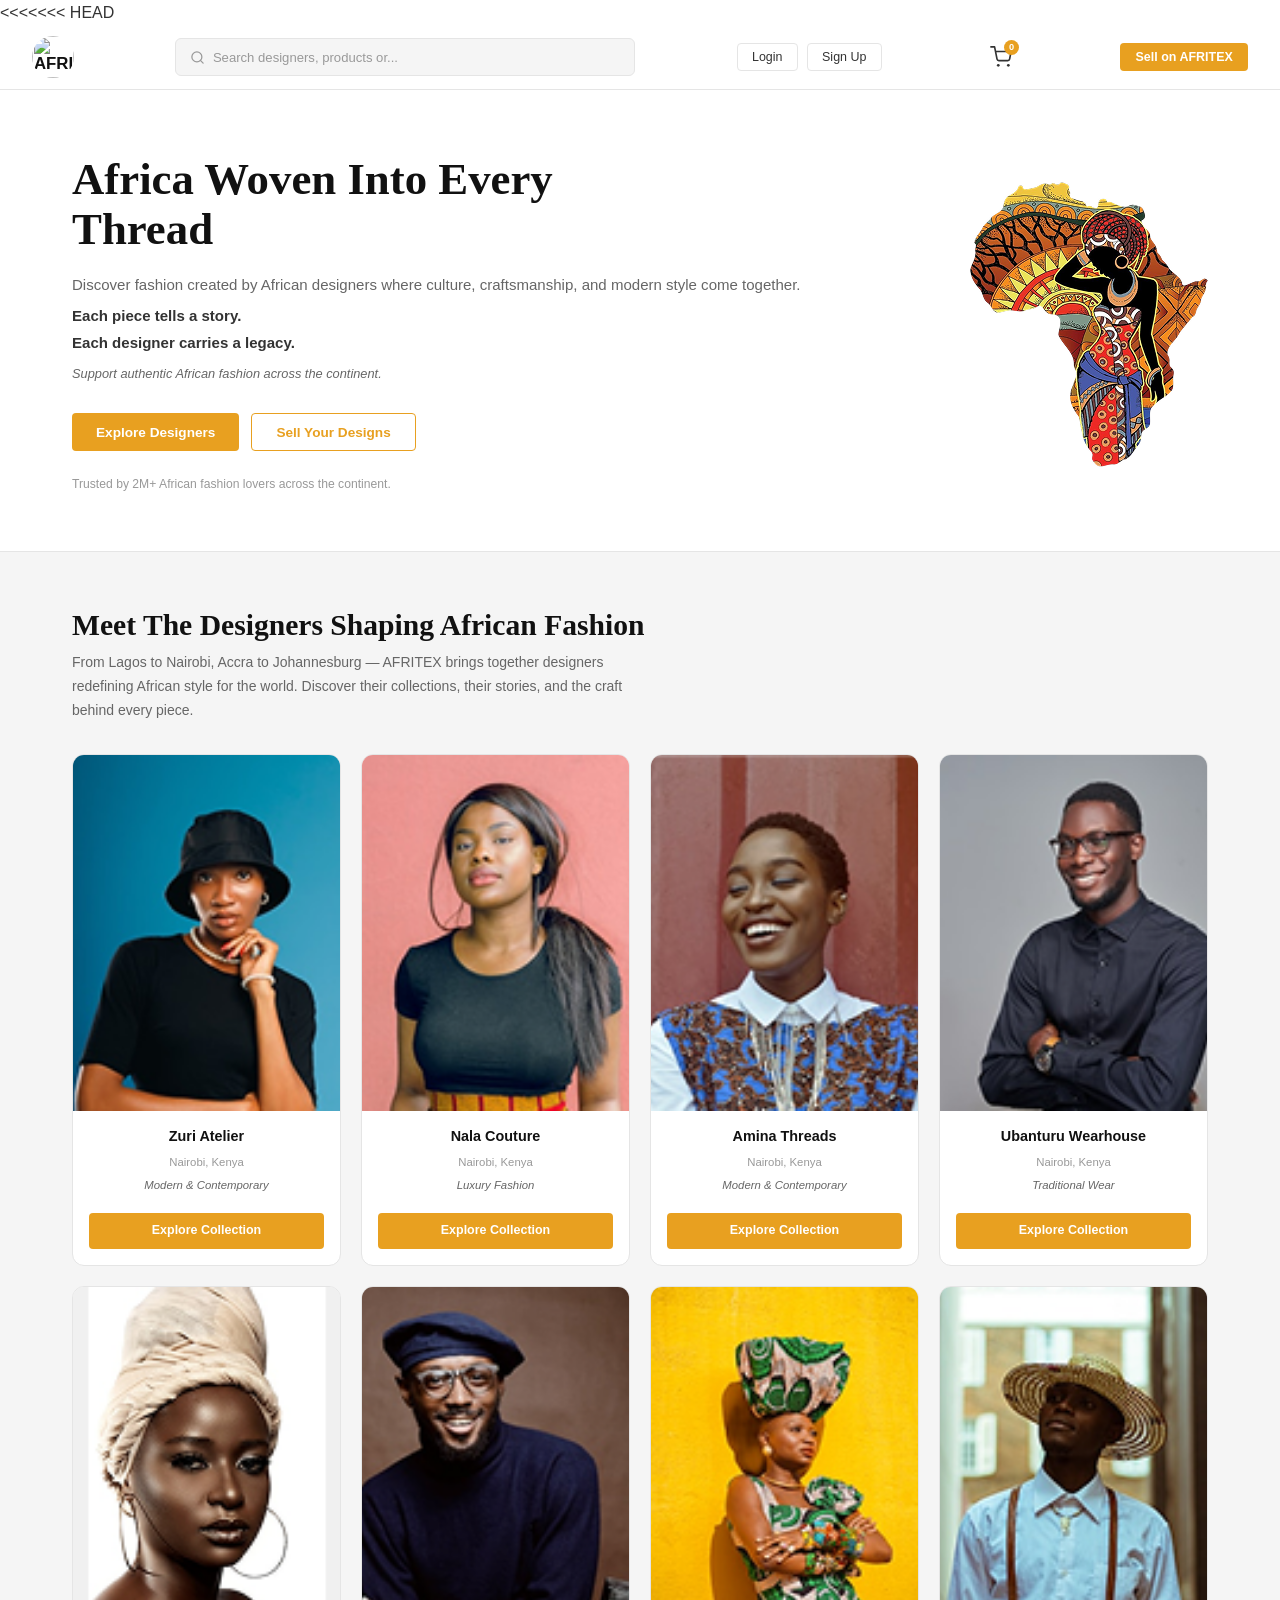
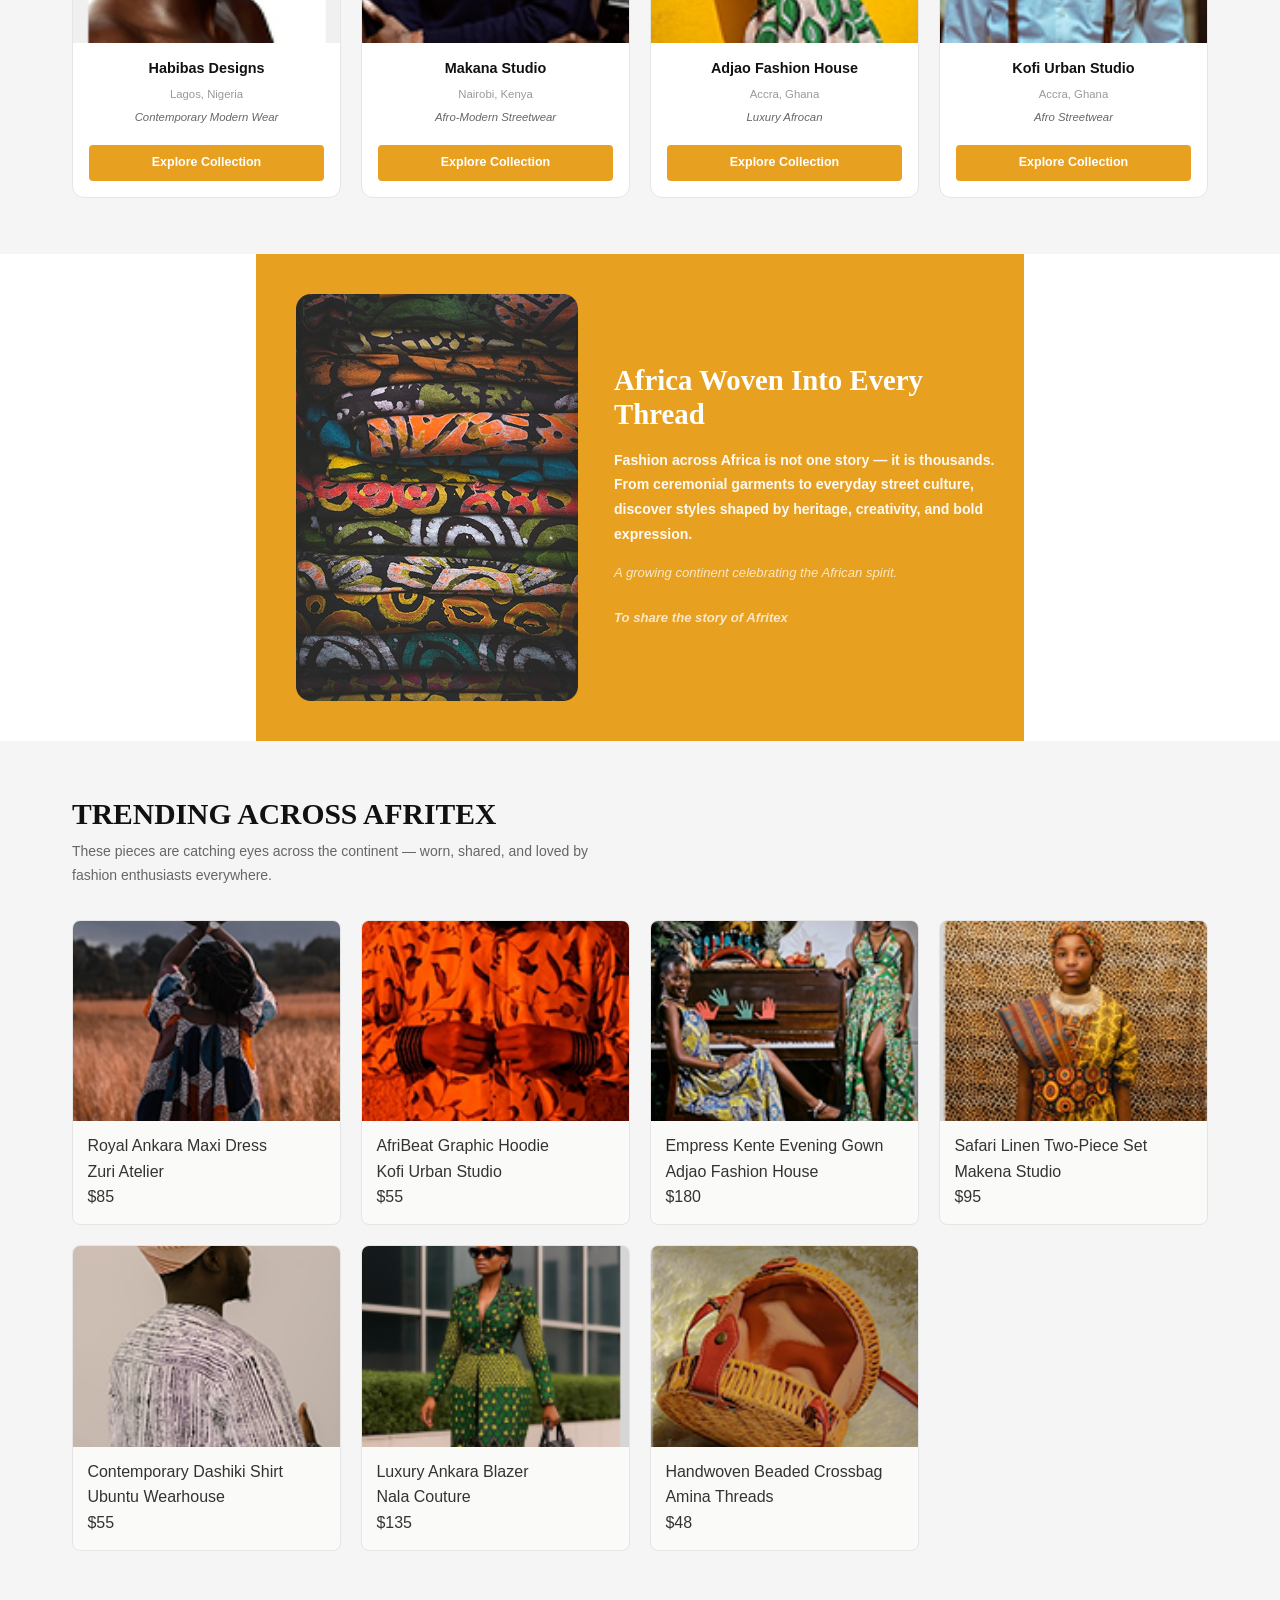
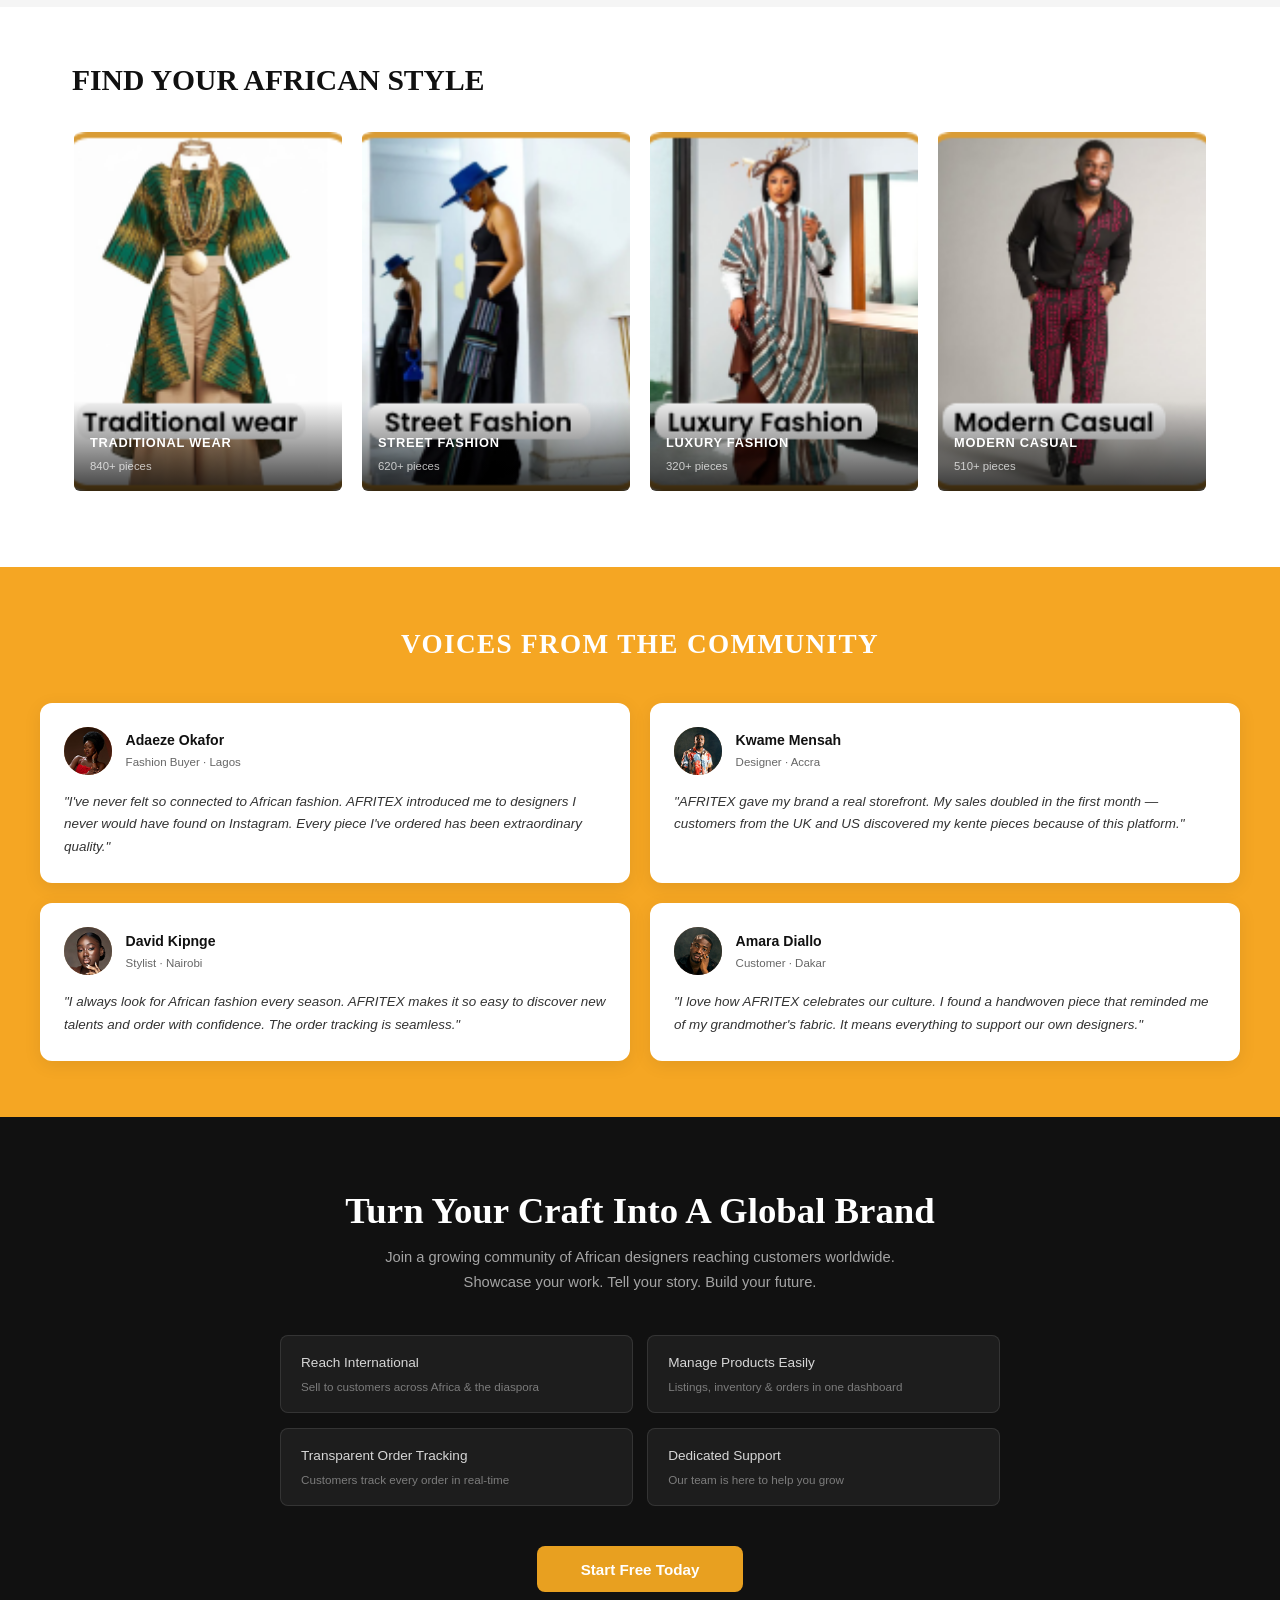
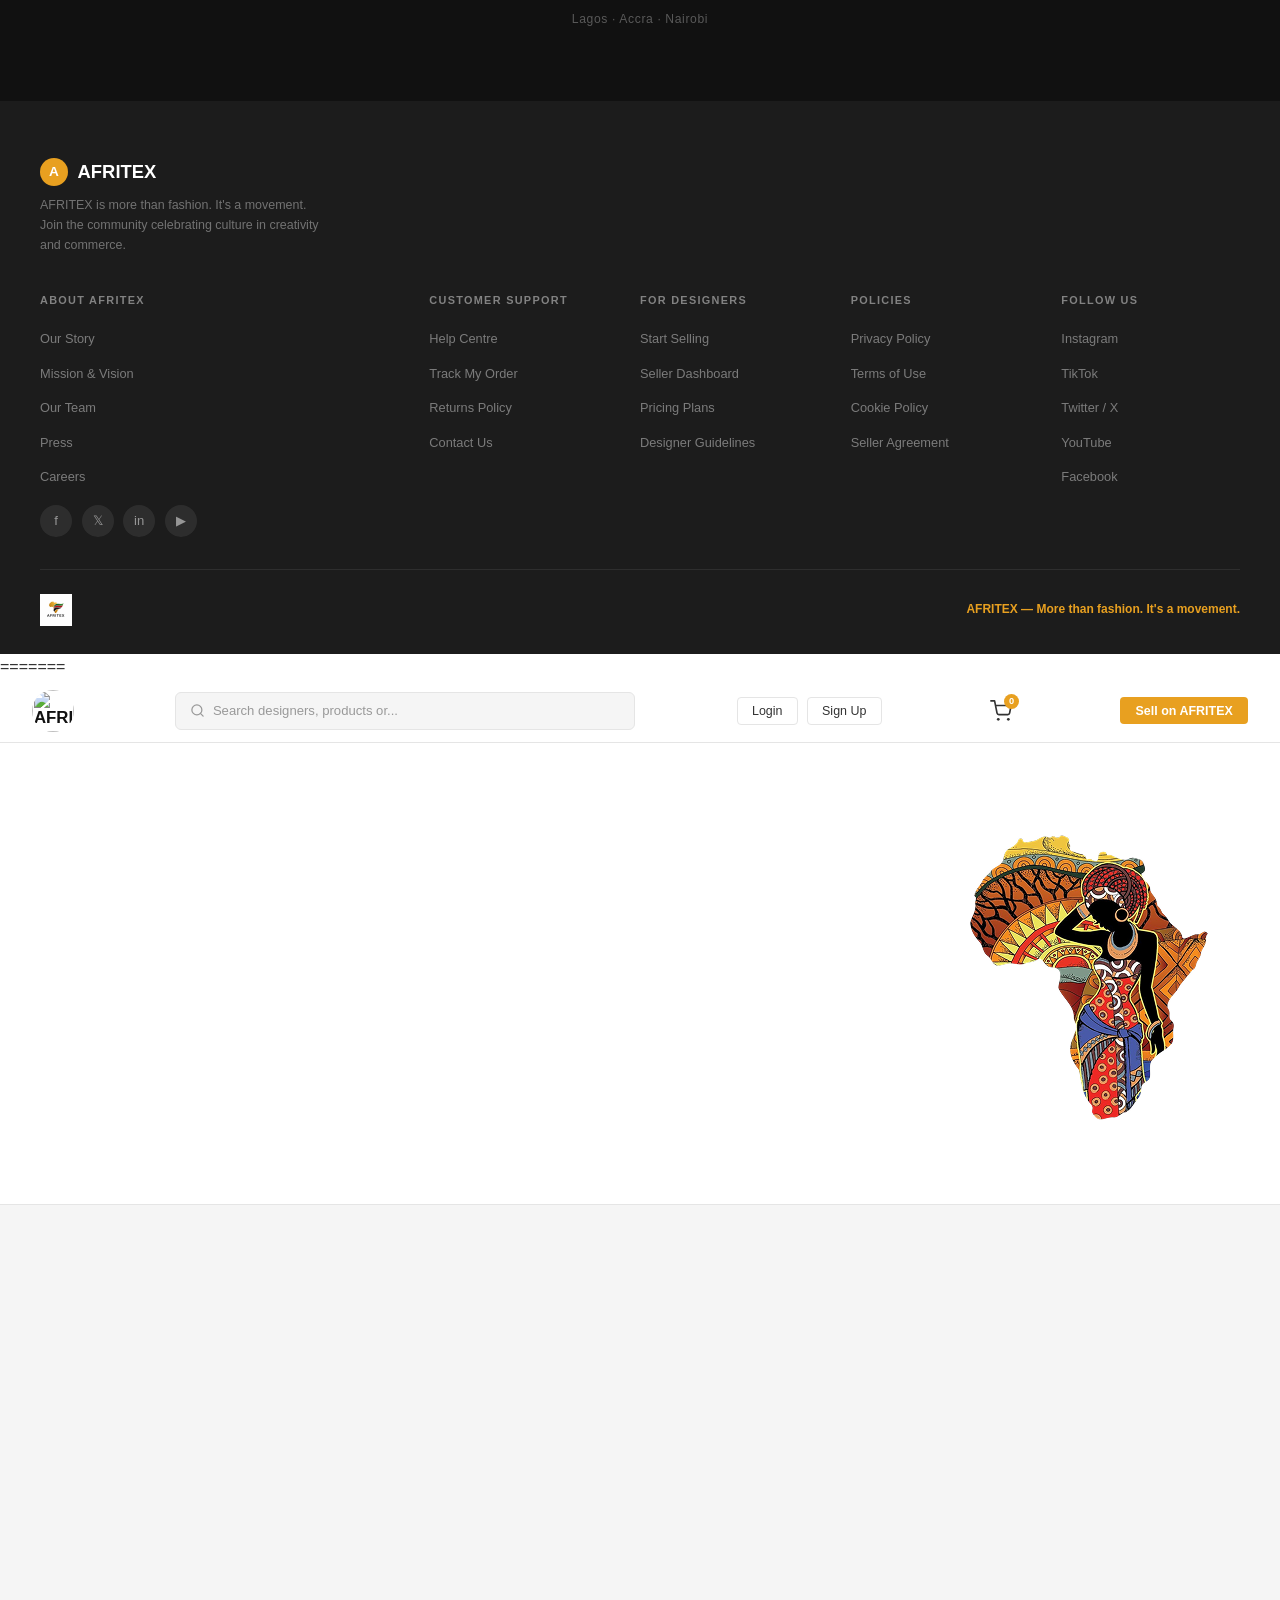
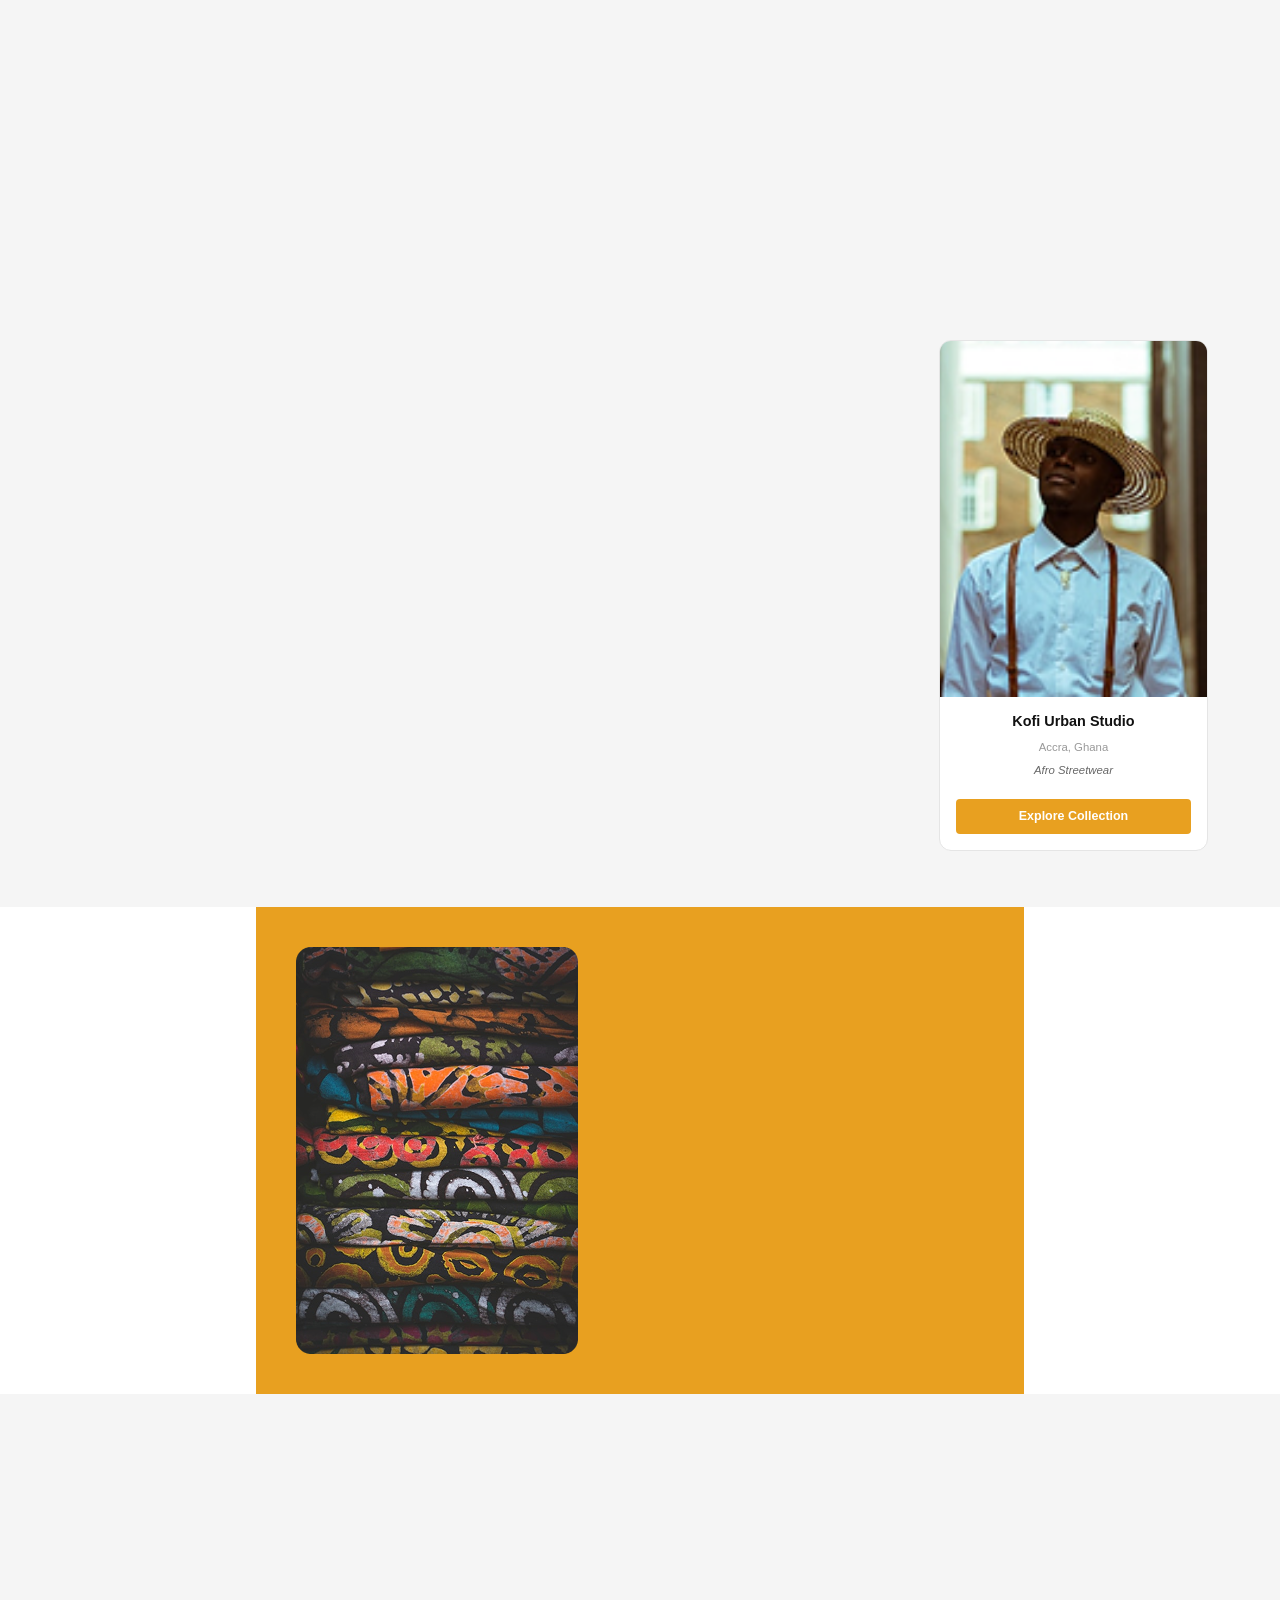
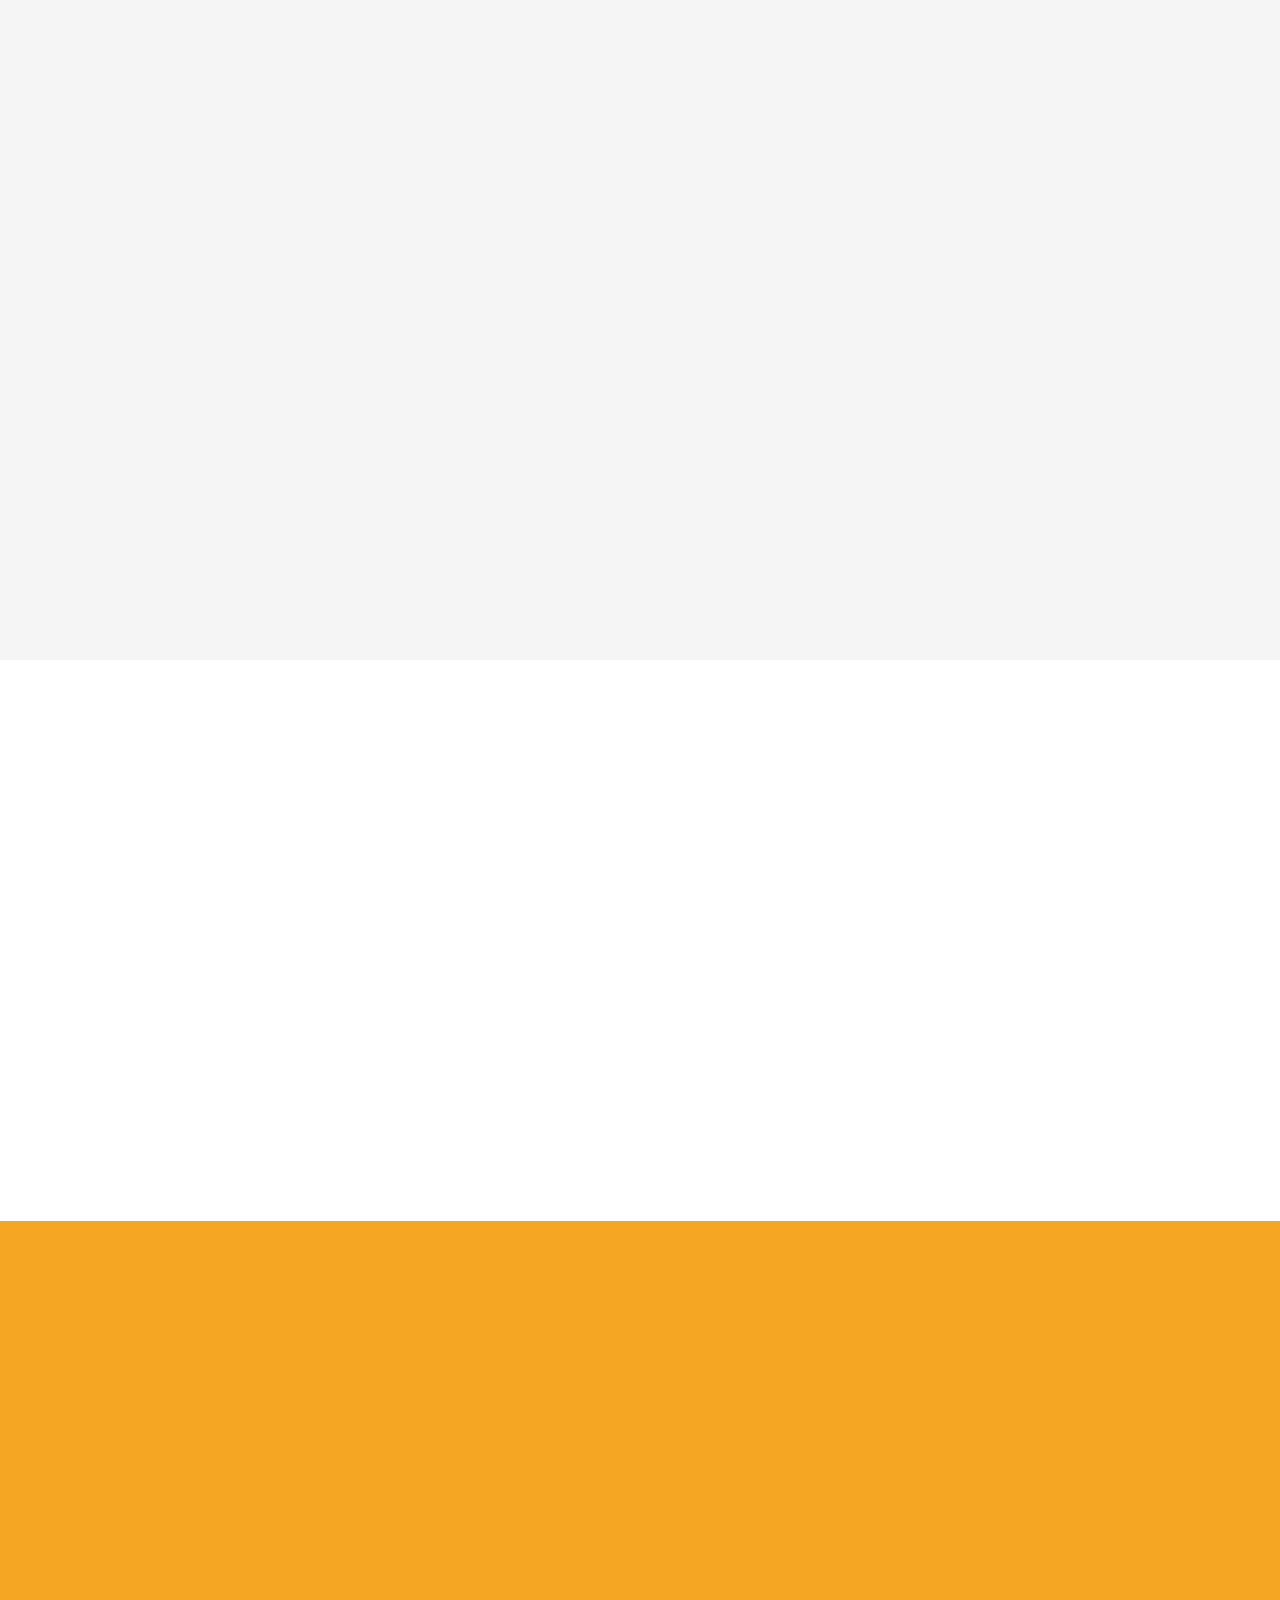
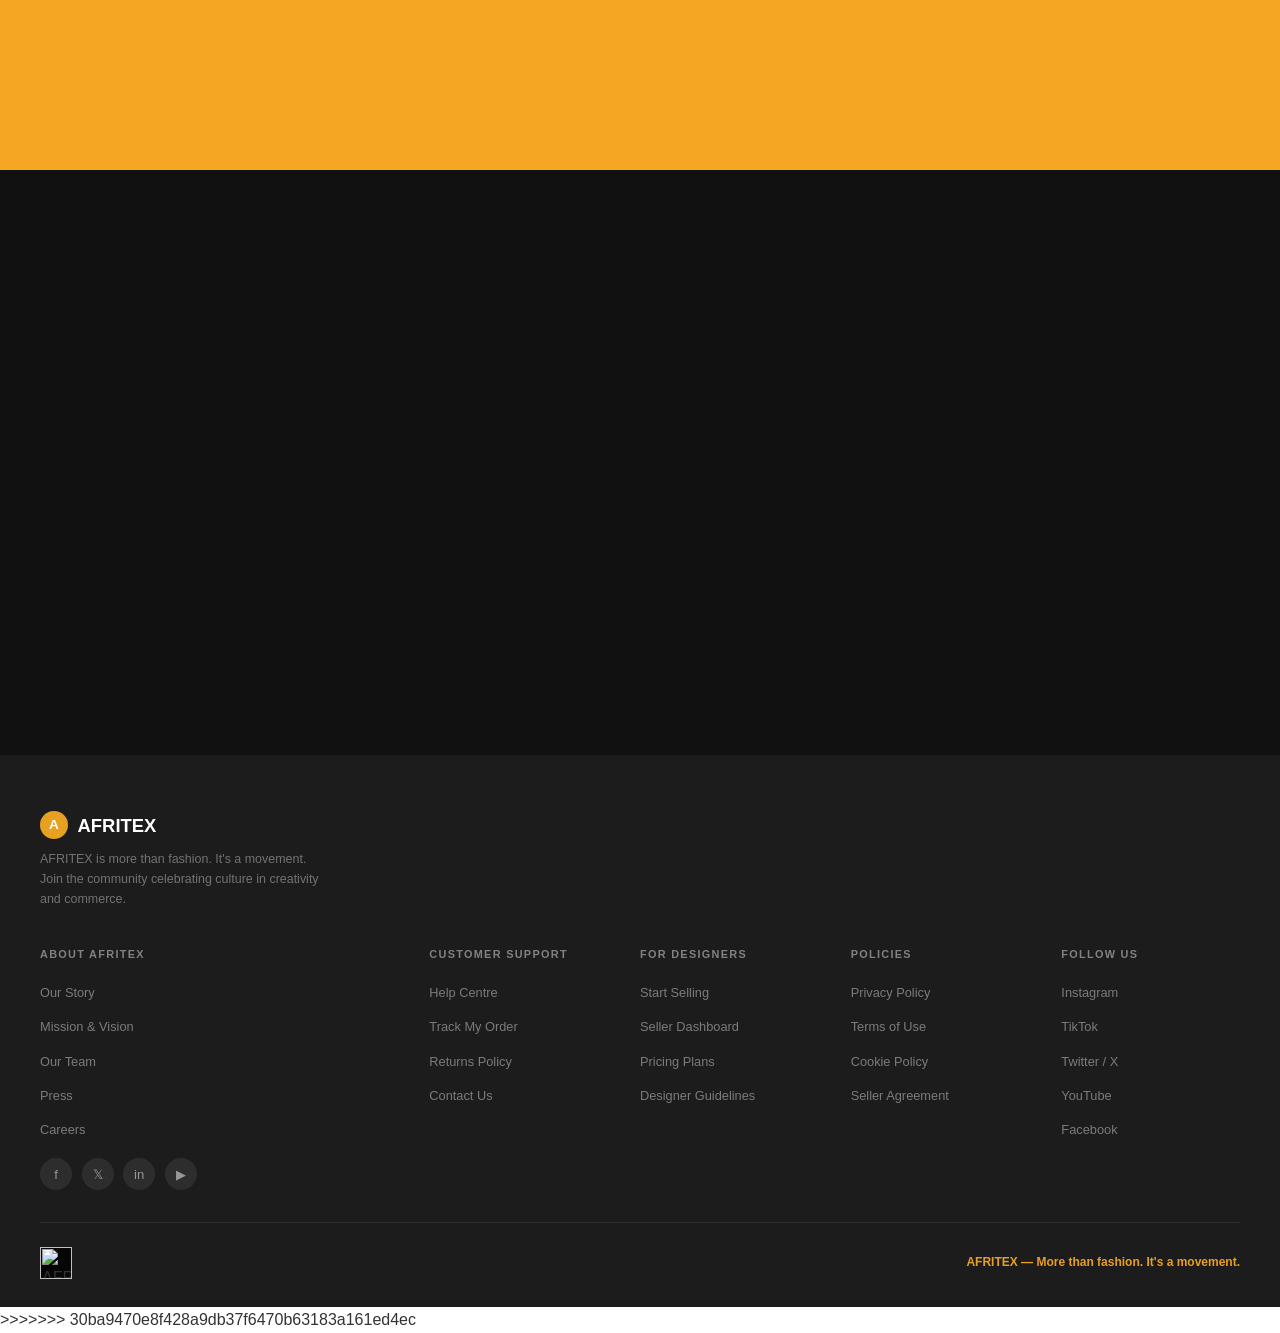
==== index.html @ 0d21d616 "AFRITEX-GROUP-14-CAPSTONE-PROJECT" ====
<<<<<<< HEAD
<!DOCTYPE html>
<html lang="en">
<head>
  <meta charset="UTF-8"/>
  <meta name="viewport" content="width=device-width, initial-scale=1.0"/>
  <title>AFRITEX — Africa Woven Into Every Thread</title>
  <link rel="stylesheet" href="styles\style.css"/>

  <style>
    /* ── CART FIX ── */
    .topbar-cart {
      position: relative;
      display: flex; align-items: center; justify-content: center;
      width: 36px; height: 36px; cursor: pointer;
    }
    .topbar-cart svg { width: 22px; height: 22px; }
    .cart-badge {
      position: absolute; top: 1px; right: 0px;
      width: 15px; height: 15px;
      background: #E8A020; color: #fff;
      font-size: .58rem; font-weight: 700; border-radius: 50%;
      display: flex; align-items: center; justify-content: center;
      font-family: 'Poppins', sans-serif;
    }

    /* ── HERO IMAGE ── */
    .hero-image {
      width: 210px; height: 210px; border-radius: 50%;
      overflow: hidden; flex-shrink: 0;
    }
    .hero-img-wrap {
      width: 100%; height: 100%;
      background: radial-gradient(circle at 60% 35%, #fde8c0 0%, #f5a020 35%, #b86010 65%, #6a2800 100%);
      display: flex; align-items: flex-end; justify-content: center; overflow: hidden;
    }
    .hero-img-wrap svg { width: 78%; height: 88%; }

    /* ── DESIGNER PHOTO CARDS ── */
    .designer-card-img { width: 100%; aspect-ratio: 1/1; overflow: hidden; }
    .d-photo {
      width: 100%; height: 100%;
      display: flex; align-items: flex-end; justify-content: center; overflow: hidden;
    }
    .d-photo svg { width: 70%; height: 88%; }
    .dp1 { background: linear-gradient(170deg,#e0b090 0%,#a06040 45%,#5a2810 100%); }
    .dp2 { background: linear-gradient(170deg,#c89870 0%,#886040 45%,#4a2810 100%); }
    .dp3 { background: linear-gradient(170deg,#e8d0a0 0%,#c09860 45%,#785828 100%); }
    .dp4 { background: linear-gradient(170deg,#b07850 0%,#784830 45%,#3a1808 100%); }
    .dp5 { background: linear-gradient(170deg,#c08860 0%,#885040 45%,#502018 100%); }
    .dp6 { background: linear-gradient(170deg,#d0a878 0%,#a07040 45%,#603018 100%); }
    .dp7 { background: linear-gradient(170deg,#c08870 0%,#906050 45%,#502818 100%); }
    .dp8 { background: linear-gradient(170deg,#b89070 0%,#906850 45%,#504030 100%); }

    /* ── PRODUCT PHOTOS ── */
    .product-card-img { width: 100%; aspect-ratio: 1/1; overflow: hidden; }
    .p-photo {
      width: 100%; height: 100%;
      display: flex; align-items: center; justify-content: center;
    }
    .p-photo svg { width: 58%; height: 72%; filter: drop-shadow(0 6px 14px rgba(0,0,0,.28)); }
    .pp1 { background: linear-gradient(145deg,#f5a030 0%,#c06010 50%,#7a3000 100%); }
    .pp2 { background: linear-gradient(145deg,#2a5a20 0%,#183a10 55%,#0a1808 100%); }
    .pp3 { background: linear-gradient(145deg,#4a1060 0%,#2a0838 55%,#180420 100%); }
    .pp4 { background: linear-gradient(145deg,#c0a020 0%,#806800 55%,#403400 100%); }
    .pp5 { background: linear-gradient(145deg,#183860 0%,#102040 55%,#081018 100%); }
    .pp6 { background: linear-gradient(145deg,#8a1010 0%,#501010 55%,#280808 100%); }
    .pp7 { background: linear-gradient(145deg,#285020 0%,#183810 55%,#0c2008 100%); }

    /* ── STYLE CARDS ── */
    .style-card { border-radius:8px; overflow:hidden; position:relative; aspect-ratio:3/4; cursor:pointer; }
    .s-photo {
      width:100%; height:100%;
      display:flex; align-items:flex-end; justify-content:center;
      overflow:hidden; transition: transform .35s ease;
    }
    .style-card:hover .s-photo { transform: scale(1.05); }
    .s-photo svg { width:65%; height:82%; }
    .sp1 { background: linear-gradient(165deg,#c8a060 10%,#7a4820 55%,#2a1008 100%); }
    .sp2 { background: linear-gradient(165deg,#6080c0 10%,#304080 55%,#101840 100%); }
    .sp3 { background: linear-gradient(165deg,#d4a870 10%,#8a5830 55%,#3a2010 100%); }
    .sp4 { background: linear-gradient(165deg,#b088c0 10%,#6a3880 55%,#2a1040 100%); }

    /* ── FEATURE BANNER IMG ── */
    .feat-img-box {
      width:100%; height:100%; min-height:340px;
      background: linear-gradient(155deg,#1a0a00 0%,#6a2a08 35%,#d08018 65%,#f5b030 85%,#e8c860 100%);
      display:flex; align-items:flex-end; justify-content:center; overflow:hidden;
    }
    .feat-img-box svg { width:52%; height:86%; }

    /* ── TESTIMONIAL AVATARS ── */
    .testimonial-avatar {
      width:48px; height:48px; border-radius:50%;
      overflow:hidden; flex-shrink:0;
      display:flex; align-items:flex-end; justify-content:center;
    }
    .testimonial-avatar svg { width:80%; height:85%; }
    .tav1 { background: linear-gradient(155deg,#d4906a,#8a4820); }
    .tav2 { background: linear-gradient(155deg,#a07850,#503818); }
    .tav3 { background: linear-gradient(155deg,#c8a878,#785838); }
    .tav4 { background: linear-gradient(155deg,#b07858,#603828); }
  </style>
</head>
<body>

  <!-- ═══════════════════════════════════════════
       MOBILE NAV OVERLAY
  ═══════════════════════════════════════════ -->
  <nav class="mobile-nav" id="mobileNav">
    <a href="#designers">Designers</a>
    <a href="#trending">Trending</a>
    <a href="#styles">Find Your Style</a>
    <a href="#community">Community</a>
    <a href="#">Log In / Sign Up</a>
    <button class="btn-sell">Sell on AFRITEX</button>
  </nav>

  <!-- ═══════════════════════════════════════════
       TOPBAR / NAVIGATION
  ═══════════════════════════════════════════ -->
  <header class="topbar" id="topbar">

    <a href="#" class="topbar-logo">
      <img src="images/Afritex logo.jpeg" width="80px" alt="AFRITEX Logo">
    </a>

    <div class="topbar-search">
      <svg width="15" height="15" viewBox="0 0 24 24" fill="none" stroke="#999" stroke-width="2" stroke-linecap="round">
        <circle cx="11" cy="11" r="8"/>
        <line x1="21" y1="21" x2="16.65" y2="16.65"/>
      </svg>
      <input type="text" placeholder="Search designers, products or..."/>
    </div>

    <div class="topbar-actions">
      <button class="btn-login">Login </button>
      <button class="btn-SignUp">Sign Up </button>
    </div>

      <!-- SHOPPING CART SVG -->
      <div class="topbar-cart">
        <svg viewBox="0 0 24 24" fill="none" xmlns="http://www.w3.org/2000/svg">
          <path d="M1 1h4l2.68 13.39a2 2 0 0 0 2 1.61h9.72a2 2 0 0 0 2-1.61L23 6H6"
                stroke="#333" stroke-width="1.8" stroke-linecap="round" stroke-linejoin="round"/>
          <circle cx="9" cy="21" r="1.5" fill="#333"/>
          <circle cx="20" cy="21" r="1.5" fill="#333"/>
        </svg>
        <span class="cart-badge">0</span>
      </div>

      <button class="btn-sell">Sell on AFRITEX</button>

      <button class="hamburger-btn" id="hamburgerBtn" onclick="toggleMobileNav()">
        <span></span><span></span><span></span>
      </button>
    </div>
  </header>

  <!-- ═══════════════════════════════════════════
       HERO
  ═══════════════════════════════════════════ -->
  <section class="hero">
    <div class="hero-content reveal">
      <h1 class="hero-title">Africa Woven Into Every<br/>Thread</h1>
      <p class="hero-subtitle">
        Discover fashion created by African designers where culture,
        craftsmanship, and modern style come together.
        <strong>Each piece tells a story.<br/>Each designer carries a legacy.</strong>
      </p>
      <p class="hero-tagline">Support authentic African fashion across the continent.</p>
      <div class="hero-actions">
        <button class="btn-explore">Explore Designers</button>
        <button class="btn-sell-designs">Sell Your Designs</button>
      </div>
      <p class="hero-stats">Trusted by 2M+ African fashion lovers across the continent.</p>
    </div>
<img src="images/Afritex Logo.png" alt="Afritex Image">
  </section>

  <hr class="divider"/>

  <!-- ═══════════════════════════════════════════
       DESIGNERS SECTION
  ═══════════════════════════════════════════ -->
  <section class="designers-section" id="designers">
    <div class="section-wrap">
      <div class="section-header reveal">
        <h2 class="section-title-lg">Meet The Designers Shaping African Fashion</h2>
        <p class="section-desc">From Lagos to Nairobi, Accra to Johannesburg — AFRITEX brings together designers redefining African style for the world. Discover their collections, their stories, and the craft behind every piece.</p>
      </div>
  <div class="grid-container">

  <div class="card reveal">
    <img src="images/Zuri Atelier Image.png" alt="Zuri Atelier">
    <div class="designer-card-body">
      <h3 class="designer-name">Zuri Atelier</h3>
      <div class="designer-location">Nairobi, Kenya</div>
      <div class="designer-tag">Modern & Contemporary</div>
      <a href="#" class="btn-explore-sm">Explore Collection</a>
    </div>
  </div>

  <div class="card reveal">
    <img src="images/Nala Couture Image.png" alt="Nala Couture">
    <div class="designer-card-body">
      <h3 class="designer-name">Nala Couture</h3>
      <div class="designer-location">Nairobi, Kenya</div>
      <div class="designer-tag">Luxury Fashion</div>
      <a href="#" class="btn-explore-sm">Explore Collection</a>
    </div>
  </div>
<div class="card reveal">
     <img src="images/Amina Threads.png" alt="Amina Threads Image">
    <div class="designer-card-body">
      <h3 class="designer-name">Amina Threads</h3>
      <div class="designer-location">Nairobi, Kenya</div>
      <div class="designer-tag">Modern & Contemporary</div>
      <a href="#" class="btn-explore-sm">Explore Collection</a>
    </div>
  </div>
<div class="card reveal">
  <img src="images\Ubanturu Image.png" alt="Ubanturu Image">
    <div class="designer-card-body">
      <h3 class="designer-name">Ubanturu Wearhouse</h3>
      <div class="designer-location">Nairobi, Kenya</div>
      <div class="designer-tag">Traditional Wear</div>
      <a href="#" class="btn-explore-sm">Explore Collection</a>
    </div>
  </div>
  <div class="card reveal">
  <img src="images/Habiba image.png" alt="Habibas Designs"/>
    <div class="designer-card-body">
      <h3 class="designer-name">Habibas Designs</h3>
      <div class="designer-location">Lagos, Nigeria</div>
      <div class="designer-tag">Contemporary Modern Wear</div>
      <a href="#" class="btn-explore-sm">Explore Collection</a>
    </div>
  </div>

        <div class="card reveal">
          <img src="images\makana image.png" alt="Makana Studio"/>
          <div class="designer-card-body">
            <div class="designer-name">Makana Studio</div>
            <div class="designer-location">Nairobi, Kenya</div>
            <div class="designer-tag">Afro-Modern Streetwear</div>
            <a href="#" class="btn-explore-sm">Explore Collection</a>
          </div>
        </div>

        <div class="card reveal">
          <img src="images/Adjao Image.png" alt="Adjao Fashion House"/>
          <div class="designer-card-body">
            <div class="designer-name">Adjao Fashion House</div>
            <div class="designer-location">Accra, Ghana</div>
            <div class="designer-tag">Luxury Afrocan</div>
            <a href="#" class="btn-explore-sm">Explore Collection</a>
          </div>
        </div>

        <div class="card">
          <img src="images/Kofi image.png" alt="Kofi Urban Studio"/>
          <div class="designer-card-body">
            <div class="designer-name">Kofi Urban Studio</div>
            <div class="designer-location">Accra, Ghana</div>
            <div class="designer-tag">Afro Streetwear</div>
            <a href="#" class="btn-explore-sm">Explore Collection</a>
          </div>
        </div>
    </div>
  </section>

  <!-- ═══════════════════════════════════════════
       FEATURE BANNER
  ═══════════════════════════════════════════ -->
  <section class="feature-banner">
    
      <img src="images/Fabrics image.png" alt="Fabrics image">
      </div>
      <div class="feature-banner-content reveal">
        <h2 class="feature-banner-title">Africa Woven Into Every<br/>Thread</h2>
        <p class="feature-banner-desc">Fashion across Africa is not one story — it is thousands. From ceremonial garments to everyday street culture, discover styles shaped by heritage, creativity, and bold expression.</p>
        <p class="feature-banner-sub">A growing continent celebrating the African spirit.</p>
        <a href="#" class="btn-banner">To share the story of Afritex</a>
      </div>
    </div>
  </section>


  <!-- ═══════════════════════════════════════════
       TRENDING
  ═══════════════════════════════════════════ -->
  <section class="trending-section" id="trending">
    <div class="section-wrap">

      <div class="section-header reveal">
        <h2 class="section-title-lg">TRENDING ACROSS AFRITEX</h2>
        <p class="section-desc">These pieces are catching eyes across the continent — worn, shared, and loved by fashion enthusiasts everywhere.</p>
      </div>

      <div class="trending-grid-wrap">

        <div class="product-card reveal">
          <img src="images/royal ankara.png" alt="Royal Ankara Maxi Dress"/>
          <div class="product-card-body">
            <div class="product-name">Royal Ankara Maxi Dress</div>
            <div class="product-designer">Zuri Atelier</div>
            <div class="product-price">&#36;85</div>
          </div>
        </div>

        <div class="product-card reveal">
          <img src="images/afrostreet.png" alt="AfriBeat Graphic Hoodie"/>
          <div class="product-card-body">
            <div class="product-name">AfriBeat Graphic Hoodie</div>
            <div class="product-designer">Kofi Urban Studio</div>
            <div class="product-price">&#36;55</div>
          </div>
        </div>

        <div class="product-card reveal">
          <img src="images/empress kente.png" alt="Empress Kente Evening Gown"/>
          <div class="product-card-body">
            <div class="product-name">Empress Kente Evening Gown</div>
            <div class="product-designer">Adjao Fashion House</div>
            <div class="product-price">&#36;180</div>
          </div>
        </div>

        <div class="product-card reveal">
          <img src="images/safari linen.png" alt="Safari Linen Two-Piece Set"/>
          <div class="product-card-body">
            <div class="product-name">Safari Linen Two-Piece Set</div>
            <div class="product-designer">Makena Studio</div>
            <div class="product-price">&#36;95</div>
          </div>
        </div>

        <div class="product-card reveal">
          <img src="images\dansiki shirt.png" alt="Contemporary Dashiki Shirt"/>
          <div class="product-card-body">
            <div class="product-name">Contemporary Dashiki Shirt</div>
            <div class="product-designer">Ubuntu Wearhouse</div>
            <div class="product-price">&#36;55</div>
          </div>
        </div>

        <div class="product-card reveal">
          <img src="images/ankara blazer.png" alt="Luxury Ankara Blazer"/>
          <div class="product-card-body">
            <div class="product-name">Luxury Ankara Blazer</div>
            <div class="product-designer">Nala Couture</div>
            <div class="product-price">&#36;135</div>
          </div>
        </div>

        <div class="product-card reveal">
          <img src="images/handwoven crossbag.png" alt="Handwoven Beaded Crossbag"/>
          <div class="product-card-body">
            <div class="product-name">Handwoven Beaded Crossbag</div>
            <div class="product-designer">Amina Threads</div>
            <div class="product-price">&#36;48</div>
          </div>
        </div>

      </div>
    </div>
  </section>

 <!-- ═══════════════════════════════════════════
       FIND YOUR STYLE
  ═══════════════════════════════════════════ -->
  <section class="style-section" id="styles">
    <div class="section-wrap">

      <div class="section-header reveal">
        <h2 class="section-title-lg">FIND YOUR AFRICAN STYLE</h2>
      </div>

      <div class="style-grid">

        <div class="style-card reveal">
          <img src="images/traditional wear.png" alt="Traditional Wear"/>
          <div class="style-card-overlay">
            <span class="style-card-label">Traditional Wear</span>
            <span class="style-card-count">840+ pieces</span>
          </div>
        </div>

        <div class="style-card reveal">
          <img src="images/street fashion.png" alt="Street Fashion"/>
          <div class="style-card-overlay">
            <span class="style-card-label">Street Fashion</span>
            <span class="style-card-count">620+ pieces</span>
          </div>
        </div>

        <div class="style-card reveal">
          <img src="images/luxury fashion.png" alt="Luxury Fashion"/>
          <div class="style-card-overlay">
            <span class="style-card-label">Luxury Fashion</span>
            <span class="style-card-count">320+ pieces</span>
          </div>
        </div>

        <div class="style-card reveal">
          <img src="images/modern casual.png" alt="Modern Casual"/>
          <div class="style-card-overlay">
            <span class="style-card-label">Modern Casual</span>
            <span class="style-card-count">510+ pieces</span>
          </div>
        </div>

      </div>
    </div>
  </section>

<section class="section-break" id="section-break">
  <div class="stripe-break">
  <div class="stripe-gold"></div>
  <div class="stripe-white"></div>
  <div class="stripe-black"></div>
</div>
  </div>
</section>


  <!-- ═══════════════════════════════════════════
       COMMUNITY TESTIMONIALS
  ═══════════════════════════════════════════ -->
  <section class="community-section" id="community">
    <div class="community-inner">
      <h2 class="community-title reveal">VOICES FROM THE COMMUNITY</h2>
      <div class="testimonials-grid">

        <div class="testimonial-card reveal">
          <div class="testimonial-header">
            <div class="testimonial-avatar tav1">
           <img src="images/Adaeze Okafor Image.png" alt="Adaeze Okafor Image">
            </div>
            <div>
              <div class="testimonial-name">Adaeze Okafor</div>
              <div class="testimonial-role">Fashion Buyer · Lagos</div>
            </div>
          </div>
          <p class="testimonial-text">"I've never felt so connected to African fashion. AFRITEX introduced me to designers I never would have found on Instagram. Every piece I've ordered has been extraordinary quality."</p>
        </div>

        <div class="testimonial-card reveal">
          <div class="testimonial-header">
            <div class="testimonial-avatar tav2">
       <img src="images/Amina Threads Image.png" alt="Amina Threads Image">
            </div>
            <div>
              <div class="testimonial-name">Kwame Mensah</div>
              <div class="testimonial-role">Designer · Accra</div>
            </div>
          </div>
          <p class="testimonial-text">"AFRITEX gave my brand a real storefront. My sales doubled in the first month — customers from the UK and US discovered my kente pieces because of this platform."</p>
        </div>

        <div class="testimonial-card reveal">
          <div class="testimonial-header">
            <div class="testimonial-avatar tav3">
        <img src="images/david Njo Image.png" alt="david Njo Image">
            </div>
            <div>
              <div class="testimonial-name">David Kipnge</div>
              <div class="testimonial-role">Stylist · Nairobi</div>
            </div>
          </div>
          <p class="testimonial-text">"I always look for African fashion every season. AFRITEX makes it so easy to discover new talents and order with confidence. The order tracking is seamless."</p>
        </div>

        <div class="testimonial-card reveal">
          <div class="testimonial-header">
            <div class="testimonial-avatar tav4">
        <img src="images/Amino Diallo.png" alt="Amara Diallo Image">
            </div>
            <div>
              <div class="testimonial-name">Amara Diallo</div>
              <div class="testimonial-role">Customer · Dakar</div>
            </div>
          </div>
          <p class="testimonial-text">"I love how AFRITEX celebrates our culture. I found a handwoven piece that reminded me of my grandmother's fabric. It means everything to support our own designers."</p>
        </div>

      </div>
    </div>
  </section>

  <!-- ═══════════════════════════════════════════
       CTA
  ═══════════════════════════════════════════ -->
  <section class="cta-section">
    <div class="cta-inner">
      <h2 class="cta-title reveal">Turn Your Craft Into A Global Brand</h2>
      <p class="cta-subtitle reveal">Join a growing community of African designers reaching customers worldwide.<br/>Showcase your work. Tell your story. Build your future.</p>
      <div class="cta-features reveal">
        <div class="cta-feature-item">Reach International<span>Sell to customers across Africa &amp; the diaspora</span></div>
        <div class="cta-feature-item">Manage Products Easily<span>Listings, inventory &amp; orders in one dashboard</span></div>
        <div class="cta-feature-item">Transparent Order Tracking<span>Customers track every order in real-time</span></div>
        <div class="cta-feature-item">Dedicated Support<span>Our team is here to help you grow</span></div>
      </div>
      <button class="btn-cta-gold reveal">Start Free Today</button>
      <p class="cta-tagline reveal">Lagos · Accra · Nairobi</p>
    </div>
  </section>

  <!-- ═══════════════════════════════════════════
       FOOTER
  ═══════════════════════════════════════════ -->
  <footer>
    <div class="footer-inner">
      <div class="footer-brand-row">
        <div style="background:#E8A020;width:28px;height:28px;border-radius:50%;display:flex;align-items:center;justify-content:center;color:#fff;font-weight:700;font-size:.85rem;font-family:'Poppins',sans-serif;">A</div>
        <span class="footer-logo-text">AFRITEX</span>
      </div>
      <p class="footer-tagline">AFRITEX is more than fashion. It's a movement.<br/>Join the community celebrating culture in creativity and commerce.</p>
      <div class="footer-grid">
        <div class="footer-col">
          <h4>About AFRITEX</h4>
          <ul>
            <li><a href="#">Our Story</a></li>
            <li><a href="#">Mission &amp; Vision</a></li>
            <li><a href="#">Our Team</a></li>
            <li><a href="#">Press</a></li>
            <li><a href="#">Careers</a></li>
          </ul>
          <div class="footer-social">
            <div class="social-icon">f</div>
            <div class="social-icon">𝕏</div>
            <div class="social-icon">in</div>
            <div class="social-icon">▶</div>
          </div>
        </div>
        <div class="footer-col">
          <h4>Customer Support</h4>
          <ul>
            <li><a href="#">Help Centre</a></li>
            <li><a href="#">Track My Order</a></li>
            <li><a href="#">Returns Policy</a></li>
            <li><a href="#">Contact Us</a></li>
          </ul>
        </div>
        <div class="footer-col">
          <h4>For Designers</h4>
          <ul>
            <li><a href="#">Start Selling</a></li>
            <li><a href="#">Seller Dashboard</a></li>
            <li><a href="#">Pricing Plans</a></li>
            <li><a href="#">Designer Guidelines</a></li>
          </ul>
        </div>
        <div class="footer-col">
          <h4>Policies</h4>
          <ul>
            <li><a href="#">Privacy Policy</a></li>
            <li><a href="#">Terms of Use</a></li>
            <li><a href="#">Cookie Policy</a></li>
            <li><a href="#">Seller Agreement</a></li>
          </ul>
        </div>
        <div class="footer-col">
          <h4>Follow Us</h4>
          <ul>
            <li><a href="#">Instagram</a></li>
            <li><a href="#">TikTok</a></li>
            <li><a href="#">Twitter / X</a></li>
            <li><a href="#">YouTube</a></li>
            <li><a href="#">Facebook</a></li>
          </ul>
        </div>
      </div>
        
      <div class="footer-bottom">
             <img src="images/afritex logo.jpeg" width="80px" alt="AFRITEX Logo">
        <span class="footer-bottom-movement">AFRITEX — More than fashion. It's a movement.</span>
      </div>
    </div>
  </footer>
  <section>
    <script src="scripts\script.js"></script>
</body>
</html>
=======
<!DOCTYPE html>
<html lang="en">
<head>
  <meta charset="UTF-8"/>
  <meta name="viewport" content="width=device-width, initial-scale=1.0"/>
  <title>AFRITEX — Africa Woven Into Every Thread</title>
  <link rel="stylesheet" href="style.css"/>

  <style>
    /* ── CART FIX ── */
    .topbar-cart {
      position: relative;
      display: flex; align-items: center; justify-content: center;
      width: 36px; height: 36px; cursor: pointer;
    }
    .topbar-cart svg { width: 22px; height: 22px; }
    .cart-badge {
      position: absolute; top: 1px; right: 0px;
      width: 15px; height: 15px;
      background: #E8A020; color: #fff;
      font-size: .58rem; font-weight: 700; border-radius: 50%;
      display: flex; align-items: center; justify-content: center;
      font-family: 'Poppins', sans-serif;
    }

    /* ── HERO IMAGE ── */
    .hero-image {
      width: 210px; height: 210px; border-radius: 50%;
      overflow: hidden; flex-shrink: 0;
    }
    .hero-img-wrap {
      width: 100%; height: 100%;
      background: radial-gradient(circle at 60% 35%, #fde8c0 0%, #f5a020 35%, #b86010 65%, #6a2800 100%);
      display: flex; align-items: flex-end; justify-content: center; overflow: hidden;
    }
    .hero-img-wrap svg { width: 78%; height: 88%; }

    /* ── DESIGNER PHOTO CARDS ── */
    .designer-card-img { width: 100%; aspect-ratio: 1/1; overflow: hidden; }
    .d-photo {
      width: 100%; height: 100%;
      display: flex; align-items: flex-end; justify-content: center; overflow: hidden;
    }
    .d-photo svg { width: 70%; height: 88%; }
    .dp1 { background: linear-gradient(170deg,#e0b090 0%,#a06040 45%,#5a2810 100%); }
    .dp2 { background: linear-gradient(170deg,#c89870 0%,#886040 45%,#4a2810 100%); }
    .dp3 { background: linear-gradient(170deg,#e8d0a0 0%,#c09860 45%,#785828 100%); }
    .dp4 { background: linear-gradient(170deg,#b07850 0%,#784830 45%,#3a1808 100%); }
    .dp5 { background: linear-gradient(170deg,#c08860 0%,#885040 45%,#502018 100%); }
    .dp6 { background: linear-gradient(170deg,#d0a878 0%,#a07040 45%,#603018 100%); }
    .dp7 { background: linear-gradient(170deg,#c08870 0%,#906050 45%,#502818 100%); }
    .dp8 { background: linear-gradient(170deg,#b89070 0%,#906850 45%,#504030 100%); }

    /* ── PRODUCT PHOTOS ── */
    .product-card-img { width: 100%; aspect-ratio: 1/1; overflow: hidden; }
    .p-photo {
      width: 100%; height: 100%;
      display: flex; align-items: center; justify-content: center;
    }
    .p-photo svg { width: 58%; height: 72%; filter: drop-shadow(0 6px 14px rgba(0,0,0,.28)); }
    .pp1 { background: linear-gradient(145deg,#f5a030 0%,#c06010 50%,#7a3000 100%); }
    .pp2 { background: linear-gradient(145deg,#2a5a20 0%,#183a10 55%,#0a1808 100%); }
    .pp3 { background: linear-gradient(145deg,#4a1060 0%,#2a0838 55%,#180420 100%); }
    .pp4 { background: linear-gradient(145deg,#c0a020 0%,#806800 55%,#403400 100%); }
    .pp5 { background: linear-gradient(145deg,#183860 0%,#102040 55%,#081018 100%); }
    .pp6 { background: linear-gradient(145deg,#8a1010 0%,#501010 55%,#280808 100%); }
    .pp7 { background: linear-gradient(145deg,#285020 0%,#183810 55%,#0c2008 100%); }

    /* ── STYLE CARDS ── */
    .style-card { border-radius:8px; overflow:hidden; position:relative; aspect-ratio:3/4; cursor:pointer; }
    .s-photo {
      width:100%; height:100%;
      display:flex; align-items:flex-end; justify-content:center;
      overflow:hidden; transition: transform .35s ease;
    }
    .style-card:hover .s-photo { transform: scale(1.05); }
    .s-photo svg { width:65%; height:82%; }
    .sp1 { background: linear-gradient(165deg,#c8a060 10%,#7a4820 55%,#2a1008 100%); }
    .sp2 { background: linear-gradient(165deg,#6080c0 10%,#304080 55%,#101840 100%); }
    .sp3 { background: linear-gradient(165deg,#d4a870 10%,#8a5830 55%,#3a2010 100%); }
    .sp4 { background: linear-gradient(165deg,#b088c0 10%,#6a3880 55%,#2a1040 100%); }

    /* ── FEATURE BANNER IMG ── */
    .feat-img-box {
      width:100%; height:100%; min-height:340px;
      background: linear-gradient(155deg,#1a0a00 0%,#6a2a08 35%,#d08018 65%,#f5b030 85%,#e8c860 100%);
      display:flex; align-items:flex-end; justify-content:center; overflow:hidden;
    }
    .feat-img-box svg { width:52%; height:86%; }

    /* ── TESTIMONIAL AVATARS ── */
    .testimonial-avatar {
      width:48px; height:48px; border-radius:50%;
      overflow:hidden; flex-shrink:0;
      display:flex; align-items:flex-end; justify-content:center;
    }
    .testimonial-avatar svg { width:80%; height:85%; }
    .tav1 { background: linear-gradient(155deg,#d4906a,#8a4820); }
    .tav2 { background: linear-gradient(155deg,#a07850,#503818); }
    .tav3 { background: linear-gradient(155deg,#c8a878,#785838); }
    .tav4 { background: linear-gradient(155deg,#b07858,#603828); }
  </style>
</head>
<body>

  <!-- ═══════════════════════════════════════════
       MOBILE NAV OVERLAY
  ═══════════════════════════════════════════ -->
  <nav class="mobile-nav" id="mobileNav">
    <a href="#designers">Designers</a>
    <a href="#trending">Trending</a>
    <a href="#styles">Find Your Style</a>
    <a href="#community">Community</a>
    <a href="#">Log In / Sign Up</a>
    <button class="btn-sell">Sell on AFRITEX</button>
  </nav>

  <!-- ═══════════════════════════════════════════
       TOPBAR / NAVIGATION
  ═══════════════════════════════════════════ -->
  <header class="topbar" id="topbar">

    <a href="#" class="topbar-logo">
      <img src="Afritex Image Folder\afritex logo.jpeg" width="80px" alt="AFRITEX Logo">
    </a>

    <div class="topbar-search">
      <svg width="15" height="15" viewBox="0 0 24 24" fill="none" stroke="#999" stroke-width="2" stroke-linecap="round">
        <circle cx="11" cy="11" r="8"/>
        <line x1="21" y1="21" x2="16.65" y2="16.65"/>
      </svg>
      <input type="text" placeholder="Search designers, products or..."/>
    </div>

    <div class="topbar-actions">
      <button class="btn-login">Login </button>
      <button class="btn-SignUp">Sign Up </button>
    </div>

      <!-- SHOPPING CART SVG -->
      <div class="topbar-cart">
        <svg viewBox="0 0 24 24" fill="none" xmlns="http://www.w3.org/2000/svg">
          <path d="M1 1h4l2.68 13.39a2 2 0 0 0 2 1.61h9.72a2 2 0 0 0 2-1.61L23 6H6"
                stroke="#333" stroke-width="1.8" stroke-linecap="round" stroke-linejoin="round"/>
          <circle cx="9" cy="21" r="1.5" fill="#333"/>
          <circle cx="20" cy="21" r="1.5" fill="#333"/>
        </svg>
        <span class="cart-badge">0</span>
      </div>

      <button class="btn-sell">Sell on AFRITEX</button>

      <button class="hamburger-btn" id="hamburgerBtn" onclick="toggleMobileNav()">
        <span></span><span></span><span></span>
      </button>
    </div>
  </header>

  <!-- ═══════════════════════════════════════════
       HERO
  ═══════════════════════════════════════════ -->
  <section class="hero">
    <div class="hero-content reveal">
      <h1 class="hero-title">Africa Woven Into Every<br/>Thread</h1>
      <p class="hero-subtitle">
        Discover fashion created by African designers where culture,
        craftsmanship, and modern style come together.
        <strong>Each piece tells a story.<br/>Each designer carries a legacy.</strong>
      </p>
      <p class="hero-tagline">Support authentic African fashion across the continent.</p>
      <div class="hero-actions">
        <button class="btn-explore">Explore Designers</button>
        <button class="btn-sell-designs">Sell Your Designs</button>
      </div>
      <p class="hero-stats">Trusted by 2M+ African fashion lovers across the continent.</p>
    </div>
<img src="Afritex Image Folder\Afritex Logo.png" alt="Afritex Image">
  </section>

  <hr class="divider"/>

  <!-- ═══════════════════════════════════════════
       DESIGNERS SECTION
  ═══════════════════════════════════════════ -->
  <section class="designers-section" id="designers">
    <div class="section-wrap">
      <div class="section-header reveal">
        <h2 class="section-title-lg">Meet The Designers Shaping African Fashion</h2>
        <p class="section-desc">From Lagos to Nairobi, Accra to Johannesburg — AFRITEX brings together designers redefining African style for the world. Discover their collections, their stories, and the craft behind every piece.</p>
      </div>
  <div class="grid-container">

  <div class="card reveal">
    <img src="Afritex Image Folder\Zuri Atelier Image.png" alt="Zuri Atelier">
    <div class="designer-card-body">
      <h3 class="designer-name">Zuri Atelier</h3>
      <div class="designer-location">Nairobi, Kenya</div>
      <div class="designer-tag">Modern & Contemporary</div>
      <a href="#" class="btn-explore-sm">Explore Collection</a>
    </div>
  </div>

  <div class="card reveal">
    <img src="Afritex Image Folder\Nala Couture Image.png" alt="Nala Couture">
    <div class="designer-card-body">
      <h3 class="designer-name">Nala Couture</h3>
      <div class="designer-location">Nairobi, Kenya</div>
      <div class="designer-tag">Luxury Fashion</div>
      <a href="#" class="btn-explore-sm">Explore Collection</a>
    </div>
  </div>
<div class="card reveal">
     <img src="Afritex Image Folder\Amina Threads.png" alt="Amina Threads Image">
    <div class="designer-card-body">
      <h3 class="designer-name">Amina Threads</h3>
      <div class="designer-location">Nairobi, Kenya</div>
      <div class="designer-tag">Modern & Contemporary</div>
      <a href="#" class="btn-explore-sm">Explore Collection</a>
    </div>
  </div>
<div class="card reveal">
  <img src="Afritex Image Folder\Ubanturu Image.png" alt="Ubanturu Image">
    <div class="designer-card-body">
      <h3 class="designer-name">Ubanturu Wearhouse</h3>
      <div class="designer-location">Nairobi, Kenya</div>
      <div class="designer-tag">Traditional Wear</div>
      <a href="#" class="btn-explore-sm">Explore Collection</a>
    </div>
  </div>
  <div class="card reveal">
  <img src="Afritex Image Folder\Habiba image.png" alt="Habibas Designs"/>
    <div class="designer-card-body">
      <h3 class="designer-name">Habibas Designs</h3>
      <div class="designer-location">Lagos, Nigeria</div>
      <div class="designer-tag">Contemporary Modern Wear</div>
      <a href="#" class="btn-explore-sm">Explore Collection</a>
    </div>
  </div>

        <div class="card reveal">
          <img src="Afritex Image Folder\mekana image.png" alt="Makena Studio"/>
          <div class="designer-card-body">
            <div class="designer-name">Makena Studio</div>
            <div class="designer-location">Nairobi, Kenya</div>
            <div class="designer-tag">Afro-Modern Streetwear</div>
            <a href="#" class="btn-explore-sm">Explore Collection</a>
          </div>
        </div>

        <div class="card reveal">
          <img src="Afritex Image Folder\Adjao Image.png" alt="Adjao Fashion House"/>
          <div class="designer-card-body">
            <div class="designer-name">Adjao Fashion House</div>
            <div class="designer-location">Accra, Ghana</div>
            <div class="designer-tag">Luxury Afrocan</div>
            <a href="#" class="btn-explore-sm">Explore Collection</a>
          </div>
        </div>

        <div class="card">
          <img src="Afritex Image Folder\Kofi image.png" alt="Kofi Urban Studio"/>
          <div class="designer-card-body">
            <div class="designer-name">Kofi Urban Studio</div>
            <div class="designer-location">Accra, Ghana</div>
            <div class="designer-tag">Afro Streetwear</div>
            <a href="#" class="btn-explore-sm">Explore Collection</a>
          </div>
        </div>
    </div>
  </section>

  <!-- ═══════════════════════════════════════════
       FEATURE BANNER
  ═══════════════════════════════════════════ -->
  <section class="feature-banner">
    
      <img src="Afritex Image Folder\Fabrics image.png" alt="Fabrics image">
      </div>
      <div class="feature-banner-content reveal">
        <h2 class="feature-banner-title">Africa Woven Into Every<br/>Thread</h2>
        <p class="feature-banner-desc">Fashion across Africa is not one story — it is thousands. From ceremonial garments to everyday street culture, discover styles shaped by heritage, creativity, and bold expression.</p>
        <p class="feature-banner-sub">A growing continent celebrating the African spirit.</p>
        <a href="#" class="btn-banner">To share the story of Afritex</a>
      </div>
    </div>
  </section>


  <!-- ═══════════════════════════════════════════
       TRENDING
  ═══════════════════════════════════════════ -->
  <section class="trending-section" id="trending">
    <div class="section-wrap">

      <div class="section-header reveal">
        <h2 class="section-title-lg">TRENDING ACROSS AFRITEX</h2>
        <p class="section-desc">These pieces are catching eyes across the continent — worn, shared, and loved by fashion enthusiasts everywhere.</p>
      </div>

      <div class="trending-grid-wrap">

        <div class="product-card reveal">
          <img src="Afritex Image Folder\royal ankara.png" alt="Royal Ankara Maxi Dress"/>
          <div class="product-card-body">
            <div class="product-name">Royal Ankara Maxi Dress</div>
            <div class="product-designer">Zuri Atelier</div>
            <div class="product-price">&#8358;85</div>
          </div>
        </div>

        <div class="product-card reveal">
          <img src="Afritex Image Folder/afrostreet.png" alt="AfriBeat Graphic Hoodie"/>
          <div class="product-card-body">
            <div class="product-name">AfriBeat Graphic Hoodie</div>
            <div class="product-designer">Kofi Urban Studio</div>
            <div class="product-price">&#8358;55</div>
          </div>
        </div>

        <div class="product-card reveal">
          <img src="Afritex Image Folder\afrostreet.png" alt="Empress Kente Evening Gown"/>
          <div class="product-card-body">
            <div class="product-name">Empress Kente Evening Gown</div>
            <div class="product-designer">Adjao Fashion House</div>
            <div class="product-price">&#8358;180</div>
          </div>
        </div>

        <div class="product-card reveal">
          <img src="Afritex Image Folder\safari linen.png" alt="Safari Linen Two-Piece Set"/>
          <div class="product-card-body">
            <div class="product-name">Safari Linen Two-Piece Set</div>
            <div class="product-designer">Makena Studio</div>
            <div class="product-price">&#8358;95</div>
          </div>
        </div>

        <div class="product-card reveal">
          <img src="Afritex Image Folder\dansiki shirt.png" alt="Contemporary Dashiki Shirt"/>
          <div class="product-card-body">
            <div class="product-name">Contemporary Dashiki Shirt</div>
            <div class="product-designer">Ubunturu Wearhouse</div>
            <div class="product-price">&#8358;55</div>
          </div>
        </div>

        <div class="product-card reveal">
          <img src="Afritex Image Folder\ankara blazer.png" alt="Luxury Ankara Blazer"/>
          <div class="product-card-body">
            <div class="product-name">Luxury Ankara Blazer</div>
            <div class="product-designer">Nala Couture</div>
            <div class="product-price">&#8358;135</div>
          </div>
        </div>

        <div class="product-card reveal">
          <img src="Afritex Image Folder\handwoven crossbag.png" alt="Handwoven Beaded Crossbag"/>
          <div class="product-card-body">
            <div class="product-name">Handwoven Beaded Crossbag</div>
            <div class="product-designer">Amina Threads</div>
            <div class="product-price">&#8358;48</div>
          </div>
        </div>

      </div>
    </div>
  </section>

 <!-- ═══════════════════════════════════════════
       FIND YOUR STYLE
  ═══════════════════════════════════════════ -->
  <section class="style-section" id="styles">
    <div class="section-wrap">

      <div class="section-header reveal">
        <h2 class="section-title-lg">FIND YOUR AFRICAN STYLE</h2>
      </div>

      <div class="style-grid">

        <div class="style-card reveal">
          <img src="Afritex Image Folder\traditional wear.png" alt="Traditional Wear"/>
          <div class="style-card-overlay">
            <span class="style-card-label">Traditional Wear</span>
            <span class="style-card-count">840+ pieces</span>
          </div>
        </div>

        <div class="style-card reveal">
          <img src="Afritex Image Folder\street fashion.png" alt="Street Fashion"/>
          <div class="style-card-overlay">
            <span class="style-card-label">Street Fashion</span>
            <span class="style-card-count">620+ pieces</span>
          </div>
        </div>

        <div class="style-card reveal">
          <img src="Afritex Image Folder\luxury fashion.png" alt="Luxury Fashion"/>
          <div class="style-card-overlay">
            <span class="style-card-label">Luxury Fashion</span>
            <span class="style-card-count">320+ pieces</span>
          </div>
        </div>

        <div class="style-card reveal">
          <img src="Afritex Image Folder\modern casual.png" alt="Modern Casual"/>
          <div class="style-card-overlay">
            <span class="style-card-label">Modern Casual</span>
            <span class="style-card-count">510+ pieces</span>
          </div>
        </div>

      </div>
    </div>
  </section>

<section class="section-break" id="section-break">
  <div class="stripe-break">
  <div class="stripe-gold"></div>
  <div class="stripe-white"></div>
  <div class="stripe-black"></div>
</div>
  </div>
</section>


  <!-- ═══════════════════════════════════════════
       COMMUNITY TESTIMONIALS
  ═══════════════════════════════════════════ -->
  <section class="community-section" id="community">
    <div class="community-inner">
      <h2 class="community-title reveal">VOICES FROM THE COMMUNITY</h2>
      <div class="testimonials-grid">

        <div class="testimonial-card reveal">
          <div class="testimonial-header">
            <div class="testimonial-avatar tav1">
           <img src="Afritex Image Folder\Adaeze Okafor Image.png" alt="Adaeze Okafor Image">
            </div>
            <div>
              <div class="testimonial-name">Adaeze Okafor</div>
              <div class="testimonial-role">Fashion Buyer · Lagos</div>
            </div>
          </div>
          <p class="testimonial-text">"I've never felt so connected to African fashion. AFRITEX introduced me to designers I never would have found on Instagram. Every piece I've ordered has been extraordinary quality."</p>
        </div>

        <div class="testimonial-card reveal">
          <div class="testimonial-header">
            <div class="testimonial-avatar tav2">
       <img src="Afritex Image Folder\Amina Threads Image.png" alt="Amina Threads Image">
            </div>
            <div>
              <div class="testimonial-name">Kwame Mensah</div>
              <div class="testimonial-role">Designer · Accra</div>
            </div>
          </div>
          <p class="testimonial-text">"AFRITEX gave my brand a real storefront. My sales doubled in the first month — customers from the UK and US discovered my kente pieces because of this platform."</p>
        </div>

        <div class="testimonial-card reveal">
          <div class="testimonial-header">
            <div class="testimonial-avatar tav3">
        <img src="Afritex Image Folder\david Njo Image.png" alt="david Njo Image">
            </div>
            <div>
              <div class="testimonial-name">David Kipnge</div>
              <div class="testimonial-role">Stylist · Nairobi</div>
            </div>
          </div>
          <p class="testimonial-text">"I always look for African fashion every season. AFRITEX makes it so easy to discover new talents and order with confidence. The order tracking is seamless."</p>
        </div>

        <div class="testimonial-card reveal">
          <div class="testimonial-header">
            <div class="testimonial-avatar tav4">
        <img src="Afritex Image Folder\Amino Diallo.png" alt="Amara Diallo Image">
            </div>
            <div>
              <div class="testimonial-name">Amara Diallo</div>
              <div class="testimonial-role">Customer · Dakar</div>
            </div>
          </div>
          <p class="testimonial-text">"I love how AFRITEX celebrates our culture. I found a handwoven piece that reminded me of my grandmother's fabric. It means everything to support our own designers."</p>
        </div>

      </div>
    </div>
  </section>

  <!-- ═══════════════════════════════════════════
       CTA
  ═══════════════════════════════════════════ -->
  <section class="cta-section">
    <div class="cta-inner">
      <h2 class="cta-title reveal">Turn Your Craft Into A Global Brand</h2>
      <p class="cta-subtitle reveal">Join a growing community of African designers reaching customers worldwide.<br/>Showcase your work. Tell your story. Build your future.</p>
      <div class="cta-features reveal">
        <div class="cta-feature-item">Reach International<span>Sell to customers across Africa &amp; the diaspora</span></div>
        <div class="cta-feature-item">Manage Products Easily<span>Listings, inventory &amp; orders in one dashboard</span></div>
        <div class="cta-feature-item">Transparent Order Tracking<span>Customers track every order in real-time</span></div>
        <div class="cta-feature-item">Dedicated Support<span>Our team is here to help you grow</span></div>
      </div>
      <button class="btn-cta-gold reveal">Start Free Today</button>
      <p class="cta-tagline reveal">Lagos · Accra · Nairobi</p>
    </div>
  </section>

  <!-- ═══════════════════════════════════════════
       FOOTER
  ═══════════════════════════════════════════ -->
  <footer>
    <div class="footer-inner">
      <div class="footer-brand-row">
        <div style="background:#E8A020;width:28px;height:28px;border-radius:50%;display:flex;align-items:center;justify-content:center;color:#fff;font-weight:700;font-size:.85rem;font-family:'Poppins',sans-serif;">A</div>
        <span class="footer-logo-text">AFRITEX</span>
      </div>
      <p class="footer-tagline">AFRITEX is more than fashion. It's a movement.<br/>Join the community celebrating culture in creativity and commerce.</p>
      <div class="footer-grid">
        <div class="footer-col">
          <h4>About AFRITEX</h4>
          <ul>
            <li><a href="#">Our Story</a></li>
            <li><a href="#">Mission &amp; Vision</a></li>
            <li><a href="#">Our Team</a></li>
            <li><a href="#">Press</a></li>
            <li><a href="#">Careers</a></li>
          </ul>
          <div class="footer-social">
            <div class="social-icon">f</div>
            <div class="social-icon">𝕏</div>
            <div class="social-icon">in</div>
            <div class="social-icon">▶</div>
          </div>
        </div>
        <div class="footer-col">
          <h4>Customer Support</h4>
          <ul>
            <li><a href="#">Help Centre</a></li>
            <li><a href="#">Track My Order</a></li>
            <li><a href="#">Returns Policy</a></li>
            <li><a href="#">Contact Us</a></li>
          </ul>
        </div>
        <div class="footer-col">
          <h4>For Designers</h4>
          <ul>
            <li><a href="#">Start Selling</a></li>
            <li><a href="#">Seller Dashboard</a></li>
            <li><a href="#">Pricing Plans</a></li>
            <li><a href="#">Designer Guidelines</a></li>
          </ul>
        </div>
        <div class="footer-col">
          <h4>Policies</h4>
          <ul>
            <li><a href="#">Privacy Policy</a></li>
            <li><a href="#">Terms of Use</a></li>
            <li><a href="#">Cookie Policy</a></li>
            <li><a href="#">Seller Agreement</a></li>
          </ul>
        </div>
        <div class="footer-col">
          <h4>Follow Us</h4>
          <ul>
            <li><a href="#">Instagram</a></li>
            <li><a href="#">TikTok</a></li>
            <li><a href="#">Twitter / X</a></li>
            <li><a href="#">YouTube</a></li>
            <li><a href="#">Facebook</a></li>
          </ul>
        </div>
      </div>
        
      <div class="footer-bottom">
             <img src="Afritex Image Folder\afritex logo.jpeg" width="80px" alt="AFRITEX Logo">
        <span class="footer-bottom-movement">AFRITEX — More than fashion. It's a movement.</span>
      </div>
    </div>
  </footer>
  <section>
    <script src="script.js"></script>
</body>
</html>
>>>>>>> 30ba9470e8f428a9db37f6470b63183a161ed4ec
---- style.css ----
:root {
  --gold:        #E8A020;
  --gold-dark:   #C88010;
  --gold-light:  #F5A623;
  --black:       #111111;
  --dark-footer: #1C1C1C;
  --white:       #FFFFFF;
  --off-white:   #FAFAFA;
  --light-gray:  #F4F4F4;
  --text-body:   #333333;
  --text-muted:  #666666;
  --text-light:  #999999;
  --border:      #E5E5E5;
  --radius-sm:   4px;
  --radius-md:   8px;
  --radius-lg:   12px;
  --shadow-sm:   0 2px 8px rgba(0,0,0,.06);
  --shadow-md:   0 6px 20px rgba(0,0,0,.09);
  --shadow-lg:   0 12px 36px rgba(0,0,0,.12);
  --font-head:   'Playfair Display', serif;
  --font-body:   'DM Sans', sans-serif;
  --font-ui:     'Poppins', sans-serif;
}

/* ─────────────────────────────────────
BASE
───────────────────────────────────── */
*, *::before, *::after {
  box-sizing: border-box;
  margin: 0;
  padding: 0;
}
html { scroll-behavior: smooth; font-size: 16px; }
body {
  font-family: var(--font-body);
  background: var(--white);
  color: var(--text-body);
  overflow-x: hidden;
  line-height: 1.6;
}
img  { max-width: 100%; display: block; }
a    { text-decoration: none; color: inherit; }
ul   { list-style: none; }
button { cursor: pointer; font-family: var(--font-ui); border: none; outline: none; background: none; }

/* ─────────────────────────────────────
   SCROLL REVEAL
───────────────────────────────────── */
.reveal {
  opacity: 0;
  transform: translateY(24px);
  transition: opacity .6s ease, transform .6s ease;
}
.reveal.visible {
  opacity: 1;
  transform: translateY(0);
}

/* ─────────────────────────────────────
   MOBILE NAV OVERLAY
───────────────────────────────────── */
.mobile-nav {
  display: none;
  position: fixed;
  top: 64px; left: 0; right: 0; bottom: 0;
  background: var(--white);
  z-index: 190;
  flex-direction: column;
  padding: 2rem 1.5rem;
  overflow-y: auto;
}
.mobile-nav.open { display: flex; }
.mobile-nav a {
  font-family: var(--font-ui);
  font-size: 1rem;
  font-weight: 500;
  color: var(--text-body);
  padding: 1rem 0;
  border-bottom: 1px solid var(--border);
  transition: color .2s;
}
.mobile-nav a:hover { color: var(--gold); }
.mobile-nav .btn-sell {
  margin-top: 1.5rem;
  width: 100%;
  padding: .75rem;
  font-size: .9rem;
}

/* ─────────────────────────────────────
   TOPBAR
───────────────────────────────────── */
.topbar {
  background: var(--white);
  border-bottom: 1px solid var(--border);
  position: sticky;
  top: 0; z-index: 200;
  height: 64px;
  padding: 0 2rem;
  display: flex;
  align-items: center;
  justify-content: space-between;
  gap: 1rem;
  transition: box-shadow .3s;
}

/* Logo */
.topbar-logo {
  display: flex;
  align-items: center;
  gap: .5rem;
  flex-shrink: 0;
  text-decoration: none;
  color: var(--black);
  font-family: var(--font-ui);
  font-weight: 700;
  font-size: 1.05rem;
  line-height: 1.15;
}
.topbar-logo img {
  width: 42px; height: 42px;
  object-fit: contain;
  border-radius: 50%;
}

/* Search */
.topbar-search {
  flex: 1;
  max-width: 460px;
  display: flex;
  align-items: center;
  gap: .5rem;
  background: #F5F5F5;
  border: 1px solid var(--border);
  border-radius: 6px;
  padding: 0 .85rem;
  height: 38px;
  transition: border-color .2s;
}
.topbar-search:focus-within { border-color: var(--gold); }
.topbar-search input {
  flex: 1;
  border: none;
  background: transparent;
  font-family: var(--font-body);
  font-size: .82rem;
  color: var(--text-body);
  outline: none;
}
.topbar-search input::placeholder { color: var(--text-light); }

/* Actions */
.topbar-actions {
  display: flex;
  align-items: center;
  gap: .55rem;
  flex-shrink: 0;
}

.btn-login,
.btn-SignUp {
  font-family: var(--font-ui);
  font-size: .78rem;
  font-weight: 500;
  color: var(--text-body);
  padding: .38rem .9rem;
  border: 1px solid var(--border);
  border-radius: var(--radius-sm);
  background: var(--white);
  transition: border-color .2s, color .2s;
  cursor: pointer;
}
.btn-login:hover, .btn-SignUp:hover { border-color: var(--gold); color: var(--gold); }

/* Cart */
.topbar-cart {
  position: relative;
  display: flex; align-items: center; justify-content: center;
  width: 36px; height: 36px; cursor: pointer;
}
.topbar-cart svg { width: 22px; height: 22px; }
.cart-badge {
  position: absolute; top: 1px; right: 0;
  width: 15px; height: 15px;
  background: var(--gold); color: #fff;
  font-family: var(--font-ui);
  font-size: .55rem; font-weight: 700;
  border-radius: 50%;
  display: flex; align-items: center; justify-content: center;
}

/* Sell btn */
.btn-sell {
  font-family: var(--font-ui);
  font-size: .78rem; font-weight: 600;
  color: var(--white);
  background: var(--gold);
  padding: .42rem .95rem;
  border-radius: var(--radius-sm);
  border: none; cursor: pointer;
  white-space: nowrap;
  transition: background .2s;
}
.btn-sell:hover { background: var(--gold-dark); }

/* Hamburger */
.hamburger-btn {
  display: none;
  flex-direction: column; gap: 5px;
  background: none; border: none; cursor: pointer; padding: .3rem;
}
.hamburger-btn span {
  display: block;
  width: 22px; height: 2px;
  background: var(--black); border-radius: 2px;
}

/* ─────────────────────────────────────
   HERO
───────────────────────────────────── */
.hero {
  max-width: 1200px;
  margin: 0 auto;
  padding: 4rem 2rem 3.5rem;
  display: grid;
  grid-template-columns: 1fr auto;
  align-items: center;
  gap: 3rem;
}
.hero-title {
  font-family: var(--font-head);
  font-size: 2.8rem; font-weight: 800;
  color: var(--black); line-height: 1.12;
  margin-bottom: 1.1rem;
}
.hero-subtitle {
  font-size: .94rem; color: var(--text-muted);
  line-height: 1.75; margin-bottom: .5rem;
}
.hero-subtitle strong {
  display: block; color: var(--text-body);
  font-weight: 600; margin-top: .35rem;
}
.hero-tagline {
  font-size: .8rem; color: var(--text-muted);
  font-style: italic; margin-bottom: 1.8rem;
}
.hero-actions { display: flex; gap: .75rem; flex-wrap: wrap; margin-bottom: 1.5rem; }
.btn-explore {
  font-family: var(--font-ui);
  font-size: .85rem; font-weight: 600;
  color: var(--white); background: var(--gold);
  padding: .65rem 1.5rem; border-radius: var(--radius-sm);
  border: none; cursor: pointer; transition: background .2s, transform .2s;
}
.btn-explore:hover { background: var(--gold-dark); transform: translateY(-1px); }
.btn-sell-designs {
  font-family: var(--font-ui);
  font-size: .85rem; font-weight: 600;
  color: var(--gold); background: transparent;
  border: 1.5px solid var(--gold);
  padding: .65rem 1.5rem; border-radius: var(--radius-sm);
  cursor: pointer; transition: all .2s;
}
.btn-sell-designs:hover { background: var(--gold); color: var(--white); }
.hero-stats { font-size: .76rem; color: var(--text-light); }

/* Hero circular image */
.hero-image-wrap img {
  width: 100%;
  height: 100%;
  object-fit: contain;        
  object-position: center;
  background: #f5a020;        
}

/* ─────────────────────────────────────
   DIVIDER
───────────────────────────────────── */
.divider { border: none; border-top: 1px solid var(--border); margin: 0; }

/* ─────────────────────────────────────
   SHARED SECTION
───────────────────────────────────── */
.section-wrap { max-width: 1200px; margin: 0 auto; padding: 3.5rem 2rem; }
.section-header { margin-bottom: 2rem; }
.section-title-lg {
  font-family: var(--font-head);
  font-size: 1.85rem; font-weight: 700;
  color: var(--black); line-height: 1.2; margin-bottom: .5rem;
}
.section-desc {
  font-family: var(--font-body);
  font-size: .875rem; color: var(--text-muted);
  line-height: 1.7; max-width: 560px;
}

/* ─────────────────────────────────────
   DESIGNERS SECTION
───────────────────────────────────── */
.designers-section { background: var(--white); }

.designers-section{
  background-color: #f5f5f5;
}
.grid-container{
  display: grid;
  grid-template-columns: repeat(4, 1fr);
  gap: 1.25rem;
}

.grid-container + .grid-container {
  margin-top: 1.25rem;            
}

/* ── CARD — same for both rows ── */
.card {
  background: #fff;
  border: 1px solid #E5E5E5;
  border-radius: 12px;
  overflow: hidden;
  width: 100%;                    
  transition: box-shadow .25s, transform .25s;
}
.card {
  background: #fff;
  border: 1px solid #E5E5E5;
  border-radius: 12px;
  overflow: hidden;
  width: 100%;                    
  transition: box-shadow .25s, transform .25s;
}
.card:hover {
  box-shadow: 0 12px 36px rgba(0,0,0,.12);
  transform: translateY(-4px);
}

/* ── CARD IMAGE — portrait ratio ── */
.card > img {
  width: 100%;
  aspect-ratio: 3 / 4;
  object-fit: cover;
  object-position: center top;
  display: block;
  transition: transform .35s ease;
}
.card:hover > img { transform: scale(1.05); }

/* ── CARD BODY ── */
.card .designer-card-body {
  padding: .85rem 1rem 1rem;
  display: flex;
  flex-direction: column;
  align-items: center;
  text-align: center;
  gap: .3rem;
}

.designer-name {
  font-family: 'Poppins', sans-serif;
  font-size: .9rem;
  font-weight: 700;
  color: #111;
}

.designer-location {
  font-family: 'DM Sans', sans-serif;
  font-size: .71rem;
  color: #999;
}

.designer-tag {
  font-family: 'DM Sans', sans-serif;
  font-size: .71rem;
  color: #666;
  font-style: italic;
  margin-bottom: .5rem;
}

.btn-explore-sm {
  display: block;
  width: 100%;
  text-align: center;
  font-family: 'Poppins', sans-serif;
  font-size: .78rem;
  font-weight: 600;
  color: #fff;
  background: #E8A020;
  padding: .5rem .75rem;
  border-radius: 4px;
  border: none;
  cursor: pointer;
  text-decoration: none;
  transition: background .2s;
  margin-top: .4rem;
}
.btn-explore-sm:hover { background: #C88010; }

/* ── RESPONSIVE ── */
@media (max-width: 1024px) {
  .grid-container {
    grid-template-columns: repeat(2, 1fr);
  }
}
@media (max-width: 480px) {
  .grid-container {
    grid-template-columns: repeat(2, 1fr);
    gap: .75rem;
  }
}

/* ── FEATURE BANNER ── */
.feature-banner {
  background: #E8A020;
  overflow: hidden;  
  width: 60%; 
  margin: 0 auto;
   display: flex;
  align-items: center;   
  justify-content: space-between;
  gap: 20px;
  padding: 40px 0;
  padding-left: 40px;
}
.feature-banner-inner {
  max-width: 1200px;
  margin: 0 auto;
  display: grid;
  grid-template-columns: 1fr 1.4fr;   
  min-height: 400px;
  align-items: center;
}
.feature-banner-img {
  width: 400%;
  height: 100%;
  object-fit: cover;
  object-position: center;
  display: block;
  border-radius: 12px;  
  justify-items: center; 
  margin-left: 40px;
  margin-top: 40px;   
  margin-bottom: 40px  
}
/* ── RIGHT TEXT CONTENT ── */
.feature-banner-content {
  padding: 3rem 3rem 3rem 2.5rem;
  display: flex;
  flex-direction: column;
  justify-content: left;
  color: #fff;
  display: flex;
flex-direction: column;
}

.feature-banner-title {
  font-family: 'Playfair Display', serif;
  font-size: 2rem;
  font-weight: 800;
  color: #fff;
  line-height: 1.2;
  margin-bottom: 1rem;
}

.feature-banner-desc {
  font-family: 'DM Sans', sans-serif;
  font-size: 0.88rem;
  line-height: 1.75;
  color: rgba(255,255,255,.95);
  font-weight: 600;
  margin-bottom: 1rem;
}

.feature-banner-sub {
  font-family: 'DM Sans', sans-serif;
  font-size: 0.82rem;
  color: rgba(255,255,255,.75);
  font-style: italic;
  margin-bottom: 1.5rem;
}

.btn-banner {
  font-family: 'Poppins', sans-serif;
  font-size: 0.82rem;
  font-weight: 600;
  color: rgba(255,255,255,.75);
  font-style: italic;
  background: transparent;
  border: none;
  padding: 0;
  cursor: pointer;
  width: fit-content;
  text-decoration: none;
  transition: color .2s;
}
.btn-banner:hover {
  color: #fff;
}

/* ── RESPONSIVE ── */
.feature-banner-inner {
  grid-template-columns: 1fr;
  min-height: auto;
}

.feature-banner-img {
  min-height: 240px;
  padding: 1rem 1rem 0;
}

.feature-banner-img img {
  width: 100%;
  height: 240px;
  object-fit: cover;
}

.feature-banner-content {
  padding: 1.5rem 1rem 1.75rem;
}

.feature-banner-title {
  font-size: 1.4rem;
}

@media (min-width: 560px) {

  .feature-banner-inner {
    grid-template-columns: 1fr 1fr;
  }

  .feature-banner-img {
    min-height: 300px;
  }

  .feature-banner-img img {
    height: 300px;
  }

  .feature-banner-title {
    font-size: 1.6rem;
  }

}

/* ── LAPTOP / LARGE SCREEN ── */
@media (min-width: 1024px) {

  .feature-banner-inner {
    grid-template-columns: 1fr 1fr;
  }

  .feature-banner-title {
    font-size: 1.8rem;
  }
}

/* ── TRENDING — HORIZONTAL LANDSCAPE IMAGES ── */

.trending-section{
  background-color: #f5f5f5;
}
.trending-grid-wrap {
  display: grid;
  grid-template-columns: repeat(4, 1fr);  
  gap: 1.25rem;
}

.product-card {
  background: #fafaf9;
  border-radius: 8px;
  overflow: hidden;
  border: 1px solid #E5E5E5;
  transition: box-shadow .25s, transform .25s;
}
.product-card:hover {
  box-shadow: 0 6px 20px rgba(0,0,0,.09);
  transform: translateY(-3px);
}
.product-card > img {
  width: 100%;
  aspect-ratio: 4 / 3;          
  object-fit: cover;
  object-position: center;
  display: block;
  transition: transform .3s ease;
}
.product-card:hover > img {
  transform: scale(1.06);
}

.product-card-body {
  padding: .75rem .9rem .9rem;
}

/* ── RESPONSIVE ── */
@media (max-width: 1024px) {
  .trending-grid-wrap {
    grid-template-columns: repeat(2, 1fr);
  }
}
@media (max-width: 768px) {
  .trending-grid-wrap {
    grid-template-columns: repeat(2, 1fr);
    gap: .75rem;
  }
}
@media (max-width: 480px) {
  .trending-grid-wrap {
    grid-template-columns: repeat(2, 1fr);
    gap: .6rem;
  }
}
/* ─────────────────────────────────────
   FIND YOUR STYLE
───────────────────────────────────── */
.style-section { background: var(--white); }
.style-grid {
  display: grid;
  grid-template-columns: repeat(4, 1fr);
  gap: 1rem;
}

/* ✅ Tall portrait style card */
.style-card {
  border-radius: var(--radius-md);
  overflow: hidden; position: relative;
  aspect-ratio: 3 / 4; cursor: pointer;
  border: 2px solid transparent;
  transition: border-color .25s, transform .25s;
}
.style-card:hover { border-color: var(--gold); transform: translateY(-3px); }
.style-card img {
  width: 100%; height: 100%;
  object-fit: cover; object-position: center;
  display: block; transition: transform .35s ease;
}
.style-card:hover img { transform: scale(1.05); }

.style-card-overlay {
  position: absolute; bottom: 0; left: 0; right: 0;
  padding: 2rem 1rem 1rem;
  background: linear-gradient(to top, rgba(0,0,0,.75) 0%, transparent 100%);
}
.style-card-label {
  display: block; font-family: var(--font-ui);
  font-size: .8rem; font-weight: 700; color: var(--white);
  text-transform: uppercase; letter-spacing: .06em; margin-bottom: .2rem;
}
.style-card-count { font-size: .71rem; color: rgba(255,255,255,.72); }
/* ── RESPONSIVE ── */
@media (max-width: 1024px) {
  .style-grid { grid-template-columns: repeat(2, 1fr); }
} 



/* ─────────────────────────────────────
   COMMUNITY / TESTIMONIALS
───────────────────────────────────── */
.community-section { background: var(--gold-light); padding: 3.5rem 2rem; }
.community-inner { max-width: 1200px; margin: 0 auto; }
.community-title {
  font-family: var(--font-head);
  font-size: 1.7rem; font-weight: 700;
  color: var(--white); text-align: center;
  text-transform: uppercase; letter-spacing: .05em;
  margin-bottom: 2.25rem;
}
.testimonials-grid {
  display: grid; grid-template-columns: repeat(2, 1fr); gap: 1.25rem;
}
.testimonial-card {
  background: var(--white); border-radius: var(--radius-lg);
  padding: 1.5rem; box-shadow: 0 4px 18px rgba(0,0,0,.08);
  transition: transform .25s;
}
.testimonial-card:hover { transform: translateY(-3px); }
.testimonial-header {
  display: flex; align-items: center; gap: .85rem; margin-bottom: 1rem;
}

/* ✅ Circular avatar */
.testimonial-avatar {
  width: 48px; height: 48px;
  border-radius: 50%; overflow: hidden;
  flex-shrink: 0; background: #e0d0c0;
}
.testimonial-avatar img {
  width: 100%; height: 100%;
  object-fit: cover; object-position: center top; display: block;
}

.testimonial-name {
  font-family: var(--font-ui); font-size: .88rem; font-weight: 600; color: var(--black); margin-bottom: .1rem;
}
.testimonial-role { font-size: .72rem; color: var(--text-muted); }
.testimonial-text {
  font-size: .84rem; color: var(--text-body); line-height: 1.7; font-style: italic;
}

/* ── STRIPE BREAK ── */
.stripe-break {
  width: 100%;
}

.stripe-white {
  background: #ffffff;
  height: 18px;
}
/* ─────────────────────────────────────
   CTA
───────────────────────────────────── */
.cta-section { background: var(--black); padding: 4.5rem 2rem; text-align: center; }
.cta-inner { max-width: 720px; margin: 0 auto; }
.cta-title {
  font-family: var(--font-head);
  font-size: 2.3rem; font-weight: 800;
  color: var(--white); line-height: 1.2; margin-bottom: .75rem;
}
.cta-subtitle { font-size: .92rem; color: rgba(255,255,255,.62); line-height: 1.7; margin-bottom: 2.5rem; }
.cta-features {
  display: grid; grid-template-columns: repeat(2, 1fr);
  gap: .9rem; margin-bottom: 2.5rem; text-align: left;
}
.cta-feature-item {
  background: rgba(255,255,255,.05);
  border: 1px solid rgba(255,255,255,.1);
  border-radius: var(--radius-md);
  padding: 1rem 1.25rem;
  font-family: var(--font-ui); font-size: .85rem; font-weight: 500; color: rgba(255,255,255,.82);
}
.cta-feature-item span {
  display: block; font-family: var(--font-body);
  font-size: .73rem; color: rgba(255,255,255,.42); font-weight: 400; margin-top: .25rem;
}
.btn-cta-gold {
  font-family: var(--font-ui); font-size: .95rem; font-weight: 700;
  color: var(--white); background: var(--gold);
  padding: .9rem 2.75rem; border-radius: var(--radius-md);
  border: none; cursor: pointer; transition: background .2s, transform .2s; display: inline-block;
}
.btn-cta-gold:hover { background: var(--gold-dark); transform: translateY(-2px); }
.cta-tagline { font-size: .76rem; color: rgba(255,255,255,.3); margin-top: 1.1rem; letter-spacing: .05em; }

/* ─────────────────────────────────────
   FOOTER
───────────────────────────────────── */
footer { background: var(--dark-footer); padding: 3.5rem 2rem 1.75rem; }
.footer-inner { max-width: 1200px; margin: 0 auto; }
.footer-brand-row { display: flex; align-items: center; gap: .6rem; margin-bottom: .6rem; }
.footer-logo-text { font-family: var(--font-ui); font-size: 1.15rem; font-weight: 700; color: var(--white); }
.footer-tagline {
  font-size: .78rem; color: rgba(255,255,255,.38);
  margin-bottom: 2.25rem; max-width: 300px; line-height: 1.6;
}
.footer-grid {
  display: grid; grid-template-columns: 2fr 1fr 1fr 1fr 1fr;
  gap: 2rem; margin-bottom: 2rem;
}
.footer-col h4 {
  font-family: var(--font-ui); font-size: .68rem; font-weight: 700;
  text-transform: uppercase; letter-spacing: .12em;
  color: rgba(255,255,255,.45); margin-bottom: 1rem;
}
.footer-col ul { display: flex; flex-direction: column; gap: .55rem; }
.footer-col a { font-size: .8rem; color: rgba(255,255,255,.42); transition: color .2s; }
.footer-col a:hover { color: var(--gold); }
.footer-social { display: flex; gap: .6rem; margin-top: 1rem; }
.social-icon {
  width: 32px; height: 32px; border-radius: 50%;
  background: rgba(255,255,255,.08);
  display: flex; align-items: center; justify-content: center;
  font-size: .82rem; color: rgba(255,255,255,.5);
  cursor: pointer; transition: background .2s, color .2s;
}
.social-icon:hover { background: var(--gold); color: var(--white); }
.footer-bottom {
  border-top: 1px solid rgba(255,255,255,.08);
  padding-top: 1.5rem;
  display: flex; justify-content: space-between; align-items: center;
  flex-wrap: wrap; gap: .5rem;
}
.footer-bottom-text { font-size: .71rem; color: rgba(255,255,255,.22); }
.footer-bottom-movement { font-family: var(--font-ui); font-size: .75rem; color: var(--gold); font-weight: 600; }
.footer-bottom img {
  width: 32px; height: 32px;
  background: #060606; 
  background-image: #060606;
}
/* ═══════════════════════════════════════════
   RESPONSIVE — TABLET  max-width: 1024px
═══════════════════════════════════════════ */
@media (max-width: 1024px) {
  .hero { grid-template-columns: 1fr; padding: 3rem 1.5rem; }
  .hero > img { display: none; }
  .hero-title { font-size: 2.2rem; }

  .designers-grid,
  .grid-container   { grid-template-columns: repeat(2, 1fr); }
  .trending-grid    { grid-template-columns: repeat(2, 1fr); }
  .style-grid       { grid-template-columns: repeat(2, 1fr); }
  .testimonials-grid { grid-template-columns: 1fr; }
  .cta-features     { grid-template-columns: 1fr; }
  .footer-grid      { grid-template-columns: 1fr 1fr 1fr; }
  .feature-banner-inner { grid-template-columns: 1fr; }
  .feature-banner-img   { min-height: 280px; }
}

/* ═══════════════════════════════════════════
   RESPONSIVE — MOBILE  max-width: 768px
═══════════════════════════════════════════ */
@media (max-width: 768px) {
  /* Topbar */
  .topbar       { padding: 0 1rem; height: 56px; }
  .topbar-search { display: none; }
  .btn-login, .btn-SignUp { display: none; }
  .btn-sell     { display: none; }
  .hamburger-btn { display: flex; }
  .mobile-nav   { top: 56px; }

  /* Hero */
  .hero         { padding: 2rem 1rem; }
  .hero-title   { font-size: 1.85rem; }
  .hero-subtitle { font-size: .875rem; }
  .hero-tagline { font-size: .75rem; }
  .hero-stats   { font-size: .72rem; }

  /* Sections */
  .section-wrap      { padding: 2.25rem 1rem; }
  .section-title-lg  { font-size: 1.35rem; }
  .section-desc      { font-size: .82rem; }

  /* Designer cards */
  .designers-grid,
  .grid-container    { grid-template-columns: repeat(2, 1fr); gap: .75rem; }
  .designer-name     { font-size: .82rem; }
  .designer-location,
  .designer-tag      { font-size: .67rem; }
  .btn-explore-sm    { font-size: .72rem; padding: .42rem; }
  .designer-card-body { padding: .65rem .75rem .75rem; }

  /* Feature banner */
  .feature-banner-inner  { grid-template-columns: 1fr; }
  .feature-banner-content { padding: 2rem 1rem; }
  .feature-banner-title  { font-size: 1.5rem; }
  .feature-banner-desc   { font-size: .84rem; }

  /* Trending */
  .trending-grid  { grid-template-columns: repeat(2, 1fr); gap: .75rem; }
  .product-name   { font-size: .79rem; }
  .product-price  { font-size: .84rem; }
  .product-card-body { padding: .6rem .75rem .75rem; }

  /* Style */
  .style-grid     { grid-template-columns: repeat(2, 1fr); gap: .75rem; }

  /* Community */
  .community-section  { padding: 2.5rem 1rem; }
  .community-title    { font-size: 1.25rem; }
  .testimonials-grid  { grid-template-columns: 1fr; gap: .75rem; }
  .testimonial-text   { font-size: .8rem; }
  .testimonial-card   { padding: 1.2rem; }

  /* CTA */
  .cta-section    { padding: 3rem 1rem; }
  .cta-title      { font-size: 1.65rem; }
  .cta-subtitle   { font-size: .85rem; }
  .cta-features   { grid-template-columns: 1fr; gap: .75rem; }
  .btn-cta-gold   { padding: .8rem 2rem; font-size: .88rem; }

  /* Footer */
  footer          { padding: 2.5rem 1rem 1.25rem; }
  .footer-grid    { grid-template-columns: 1fr 1fr; gap: 1.5rem; }
  .footer-grid > :first-child { grid-column: 1 / -1; }
  .footer-bottom  { flex-direction: column; text-align: center; gap: .4rem; }
}

/* ═══════════════════════════════════════════
   RESPONSIVE — SMALL MOBILE  max-width: 480px
═══════════════════════════════════════════ */
@media (max-width: 480px) {
  .hero-title { font-size: 1.55rem; }

  .designers-grid,
  .grid-container,
  .trending-grid,
  .style-grid    { grid-template-columns: repeat(2, 1fr); gap: .6rem; }

  .designer-name     { font-size: .75rem; }
  .designer-location,
  .designer-tag      { font-size: .63rem; }
  .btn-explore-sm    { font-size: .68rem; padding: .38rem; }

  .section-title-lg  { font-size: 1.2rem; }
  .cta-title         { font-size: 1.35rem; }
  .community-title   { font-size: 1.1rem; }
  .footer-grid       { grid-template-columns: 1fr; }
=======
.body{
    font-family: 'Poppins', sans-serif;
    margin: 20px;
    padding: 0px;
    background-color: rgb(247, 230, 207);
}
.navbar{gap: 20px;
    justify-content: space-between;
    display: flex;
    align-items: center;
    background-color: rgb(231, 172, 61);
    padding: 5px 30px;
    border-radius: 70px;
    margin: 20px;
}
@media (max-width: 768px) {
    .navbar {
        flex-direction: row;
        gap: 10px;
        width: fit-content;
    }
}
.logo{
    display: flex;
    align-items: center;
}
.Afri{
    color: White;

}
.search-bar{
    display: flex;
    align-items: center;
}
.search-bar input{
    gap: 3px;
    padding: 9px;
    border: 1px solid #ccc;
    border-radius: 16px;
    height: 25px;
    width: 700px;
}
@media (max-width: 1200px) {
    .search-bar input {
        width: 100%;
    }
}
.nav-icon{
    gap: 7px;
    display: flex;
    display: inline-flex;
    flex-direction: row;
    align-items: center;
    background-color: rgb(231, 172, 61);
    font-size: 25px;
    border: none;
    background: none;
}
@media (max-width: 768px) {
    .nav-icon {
        font-size: 20px;
    }
}
.nav-icon i {
    color: white;  
}
img{
    width: 60px;
    height: 50px;
    margin-right: 10px;
}
.board{
    border: solid 1px;
    width: fit-content;
    display: flex;
    gap: 15px;
    flex-direction: column;
    margin-top: 20px;}
@media (max-width: 768px) {
    .board {
        width: 100%;
        flex-direction: row;
        flex-wrap: wrap;
        justify-content: center;
    }
}
li button {
    background: none;
    border: none;
    outline: none;
    color: inherit;
    font: inherit;
    padding: 0;
    margin: 0;
    cursor: pointer;
    display: flex;
    align-items: center;
}

li button:hover, li button:active, li button:focus {
    background-color: rgba(231, 172, 61, 0.2);
    color: #e7ac3d;
    border-radius: 8px;
    outline: none;
    transition: background 0.2s, color 0.2s;
}
li button i {
    margin-right: 6px;
    border: none;
}
li{
    border-radius: 15px;
    list-style: none;
    padding: 8px;
    font-size: 20px;
    border: 1px;
    width: fit-content;    
}
.overview{
    display: flex;}
.Dashboard {
    display: flex;
    margin: 20px;
}
.sidebar {
    width: 220px;
    background: rgb(228, 223, 213);
    display: flex;
    flex-direction: column;
    justify-content: space-between;
    padding: 30px 0;
    border-radius: 30px;
    margin-right: 10px;
}
.board {
    list-style: none;
    padding: 0;
    margin: 0;
    display: flex;
    flex-direction: column;
    height: 30%;
    border: none;
}
.board .main-links {
    flex: 1 1 auto;
}
.board .bottom-links {
    margin-top: auto;
}
.board li {
    margin-bottom: 10px;
}
.main-content {
    flex: 1 1 auto;
    padding: 40px;
    display: flex;
    flex-direction: column;
}
@media (max-width: 768px) {
    .main-content {
        padding: 20px;
    }
}
.main-content{
    background-color: rgb(228, 223, 213);
    border-radius: 30px;
    display: flex;
}
.main-content p {
    margin: 10px;
    color: rgb(136, 132, 132);
}
.main-content h2 {
    margin: 0;
    margin-bottom: 20px;
}
.stats{
    display: flex;
    gap: 10px;
    margin-bottom: 20px;
}
.stat {
    background-color: rgb(240, 237, 233);
    color: rgb(8, 8, 8);
    padding: 10px 5px;
    border-radius: 10px;
    flex: 1;
    display: flex;
    flex-direction: column;
}
@media (max-width: 768px) {
    .stat {
        flex: 1 1 100%;
    }
}
.stat img {
    display: flex;
    flex-direction: column;
    width: 40px;
    height: 30px;
    margin-top: 10px;
}
.stat p {
    margin: 0;
    font-size: 14px;
    color:rgb(87, 85, 85);
}
.stat h3 {
    margin: 5px 0;
    font-size: 40px;
    font-family: Arial, Helvetica, sans-serif;
}
.countries {
    display: flex;
    grid-template-columns: auto auto auto;
    align-items: center;   
}
.countries img {
    width: 30px;
    height: 15px;
}
.countries h3 {
    margin: 4px 10px 4px 0;
    font-size: 40px;
}
.track-order {
    background-color: rgb(240, 237, 233);
    color: rgb(8, 8, 8);
    padding: 2px;
    border-radius: 10px;
    display: flex;
    flex-direction: row;
    gap: 20px;
    align-items: center;
}
.order-input {
    margin: 10px 0px 10px 300px;
    padding: 10px;
    border: 1px solid #ccc;
    border-radius: 16px;
    width: 300px;
    font-weight: 20px;
}
.track-order input::placeholder {
    font-weight: bold;
    color: red;
}
.track-order h3{
    margin: 5px, 0px, 20px, 0px;
    font-size: 20px;
    padding-left: 20px;
}
.track-btn {
    background-color: rgb(199, 199, 195);
    color: rgb(12, 12, 12);
    border: none;
    padding: 10px 20px;
    border-radius: 10px;
    cursor: pointer;
}
.order-histories {
    background-color: #eeece8;
    border-radius: 16px;
    padding: 20px;
    margin-top: 10px;
    display: flex;
    flex-direction: column;
    gap: 5px;
}
.history {
    margin-top: 20px;
    font-size: 20px;
}
.table-head{
    background-color: rgb(243, 235, 219);
    color: rgb(10, 10, 10);
    border-radius: 16px;
}
.history-lists {
    display: flex;
    flex-direction: row;
    justify-content: space-between;
    padding: 10px;
    align-items: center;
    color: rgb(10, 10, 10);
    gap: 5px;
}
.history-list {
    background-color: rgb(206, 204, 201);
    border-radius: 16px;
    border: 1px solid #eeece8;
    color: black;
    padding: 3px 20px;
    margin: 0 2px;
}
.alpha-history {
    color: #e7ac3d;
    background-color: rgb(206, 204, 201);
    border-radius: 16px;
    border: 1px solid #eeece8;
    padding: 3px 10px;
    margin: 0 2px;

}
table {
    width: 100%;
    border-collapse: collapse;
    margin-top: 20px;
    border-spacing: 0;
}
td{
    first-child {
        border-top-left-radius: 16px;
        border-bottom-left-radius: 16px;
        overflow: hidden;
    }
    last-child {
        border-top-right-radius: 16px;
        border-bottom-right-radius: 16px;
        overflow: hidden;
    }
}
th, td {
    text-align: left;
    padding: 16px 12px;
    font-size: 10px;   
    border-collapse: collapse;
    background-color: rgb(226, 225, 221);
}

th{
    background: rgb(243, 235, 219);
    font-weight: bold;
}
tr:last-child td {
    border-bottom: none;
}
td img {
    width: 40px;
    height: 30px;
    object-fit: cover;
    margin-right: 10px;
    vertical-align: middle;
}
tr:hover {
    background: #f7e6cf;
    transition: background 0.2s;
}
.Products{
    background-color: #eeece8;
    border-radius: 16px;
    padding: 10px;
    margin-top: 10px;
    display: flex;
    flex-direction: column;
    gap: 5px;

}
.new-products{
    display: flex;
    gap: 20px;
    margin-top: 10px;
    justify-content: space-evenly;
}
.new-product {
    background-color: rgb(226, 224, 222);
    color: rgb(8, 8, 8);
    padding: 10px;
    border-radius: 10px;
    display: flex;
    flex-direction: column;
    align-items: center;
    gap: 10px;
    width: 200px;
}
.new-product img {
    width: 190px;
    height: 230px;
    object-fit: cover;
    border: 1px solid #eeece8;
    border-radius: 16px;
}
.product-info{
    display: flex;
    flex-direction: column;
    align-items: stretch;
    gap: 8px;
}
.product-details{
    display: flex;
    justify-content: space-between;
    align-items: center;
}
.product-name {
    font-weight: bold;
    font-size: large;
    color: black;
    margin: 0;
}
.product-designer {
    margin: 0;
    font-size: 14px;
    color: rgb(87, 85, 85);
}
.product-price {
    margin: 0;
    font-size: 18px;
    color: rgb(10, 10, 10);
    font-weight: 600;
}
.track-btn:hover {
    background-color: rgb(206, 135, 4);
    color: white;
    border: none;
    padding: 10px 20px;
    border-radius: 10px;
    cursor: pointer;
    opacity: 0.8;
    transition: opacity 0.2s;
}
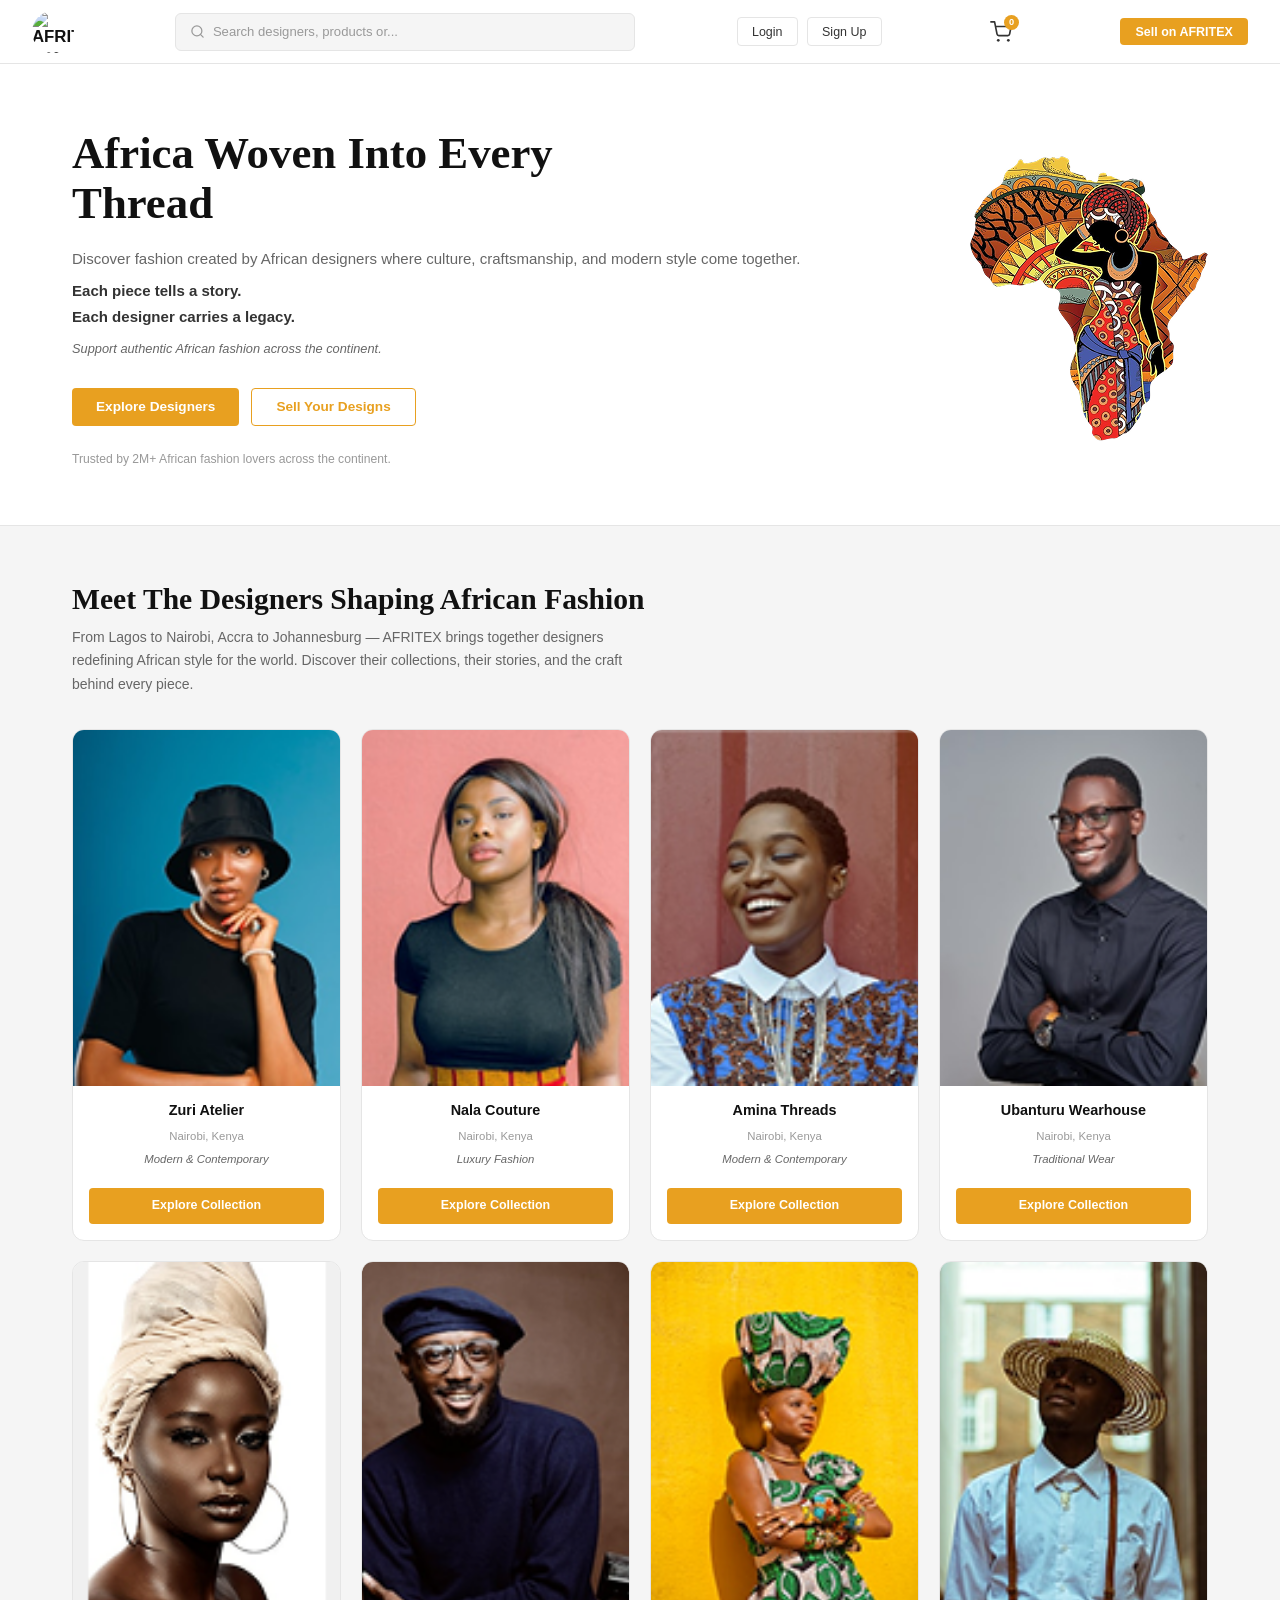
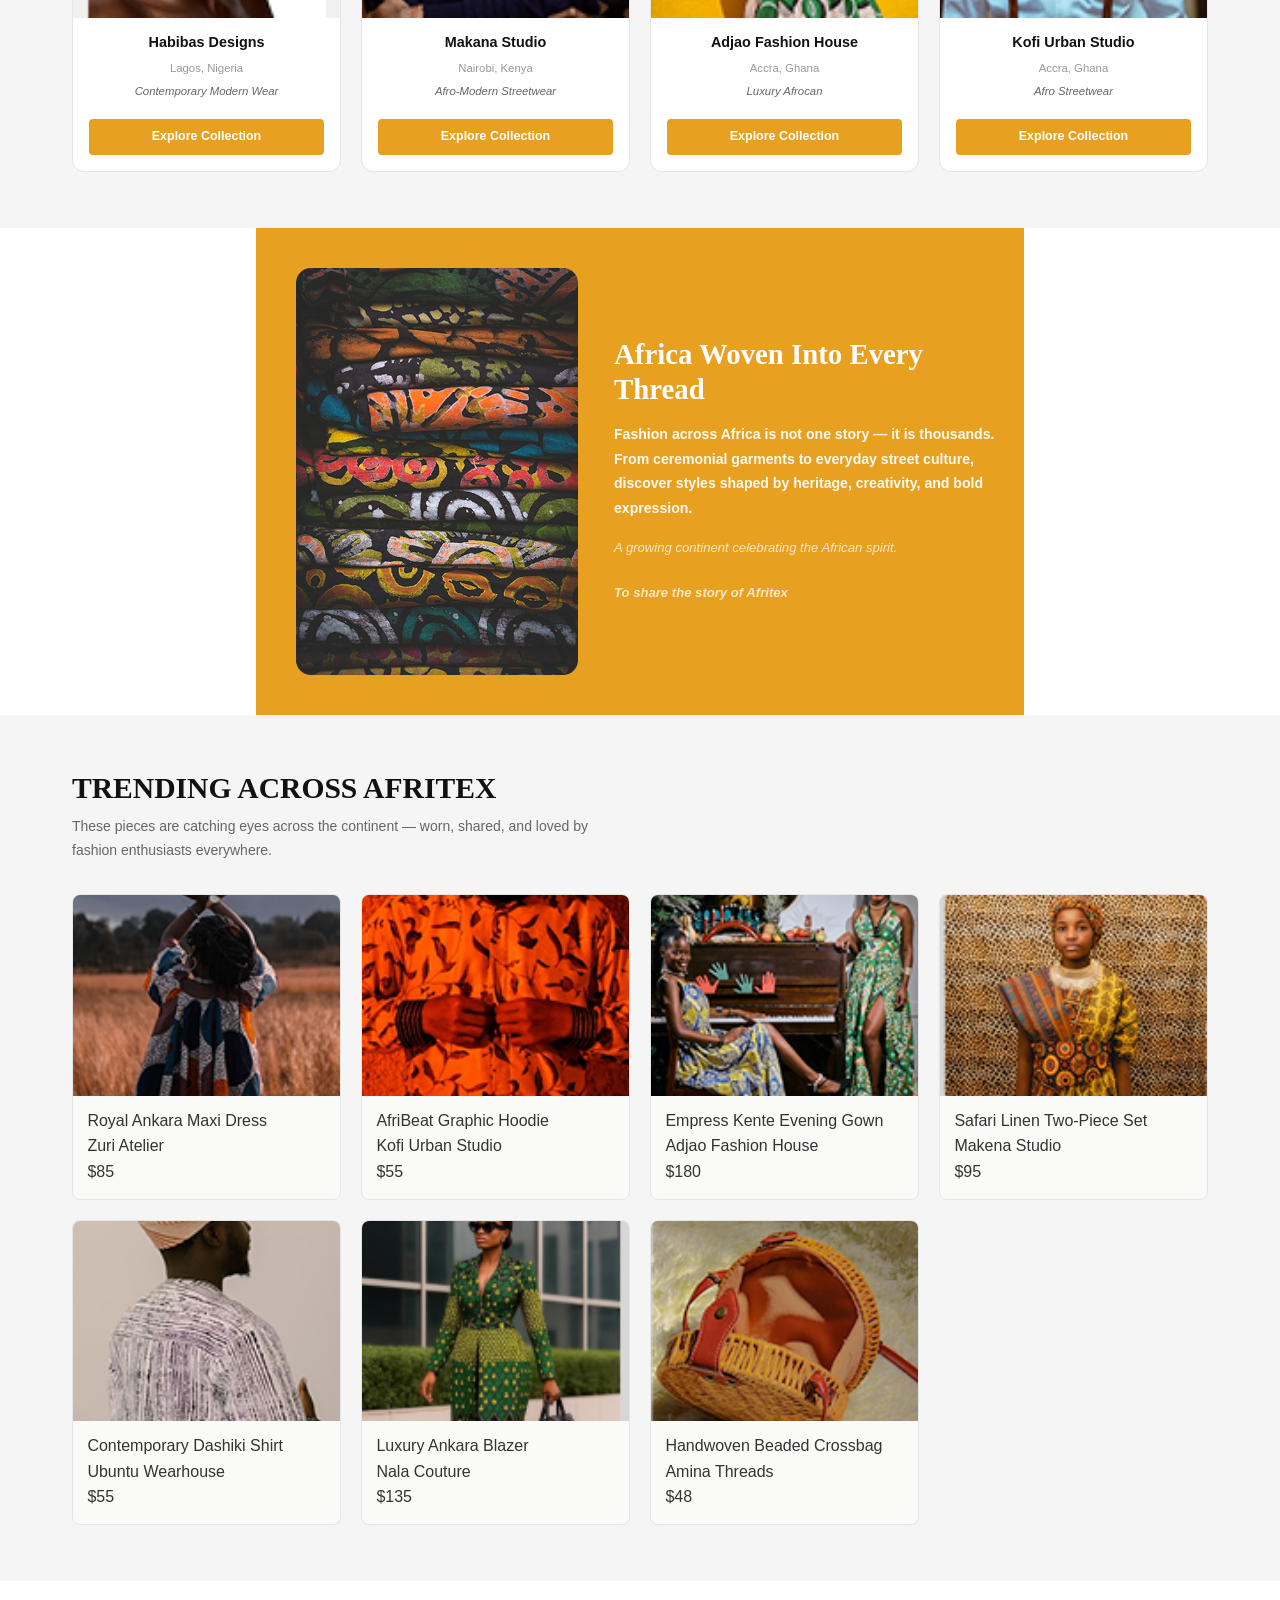
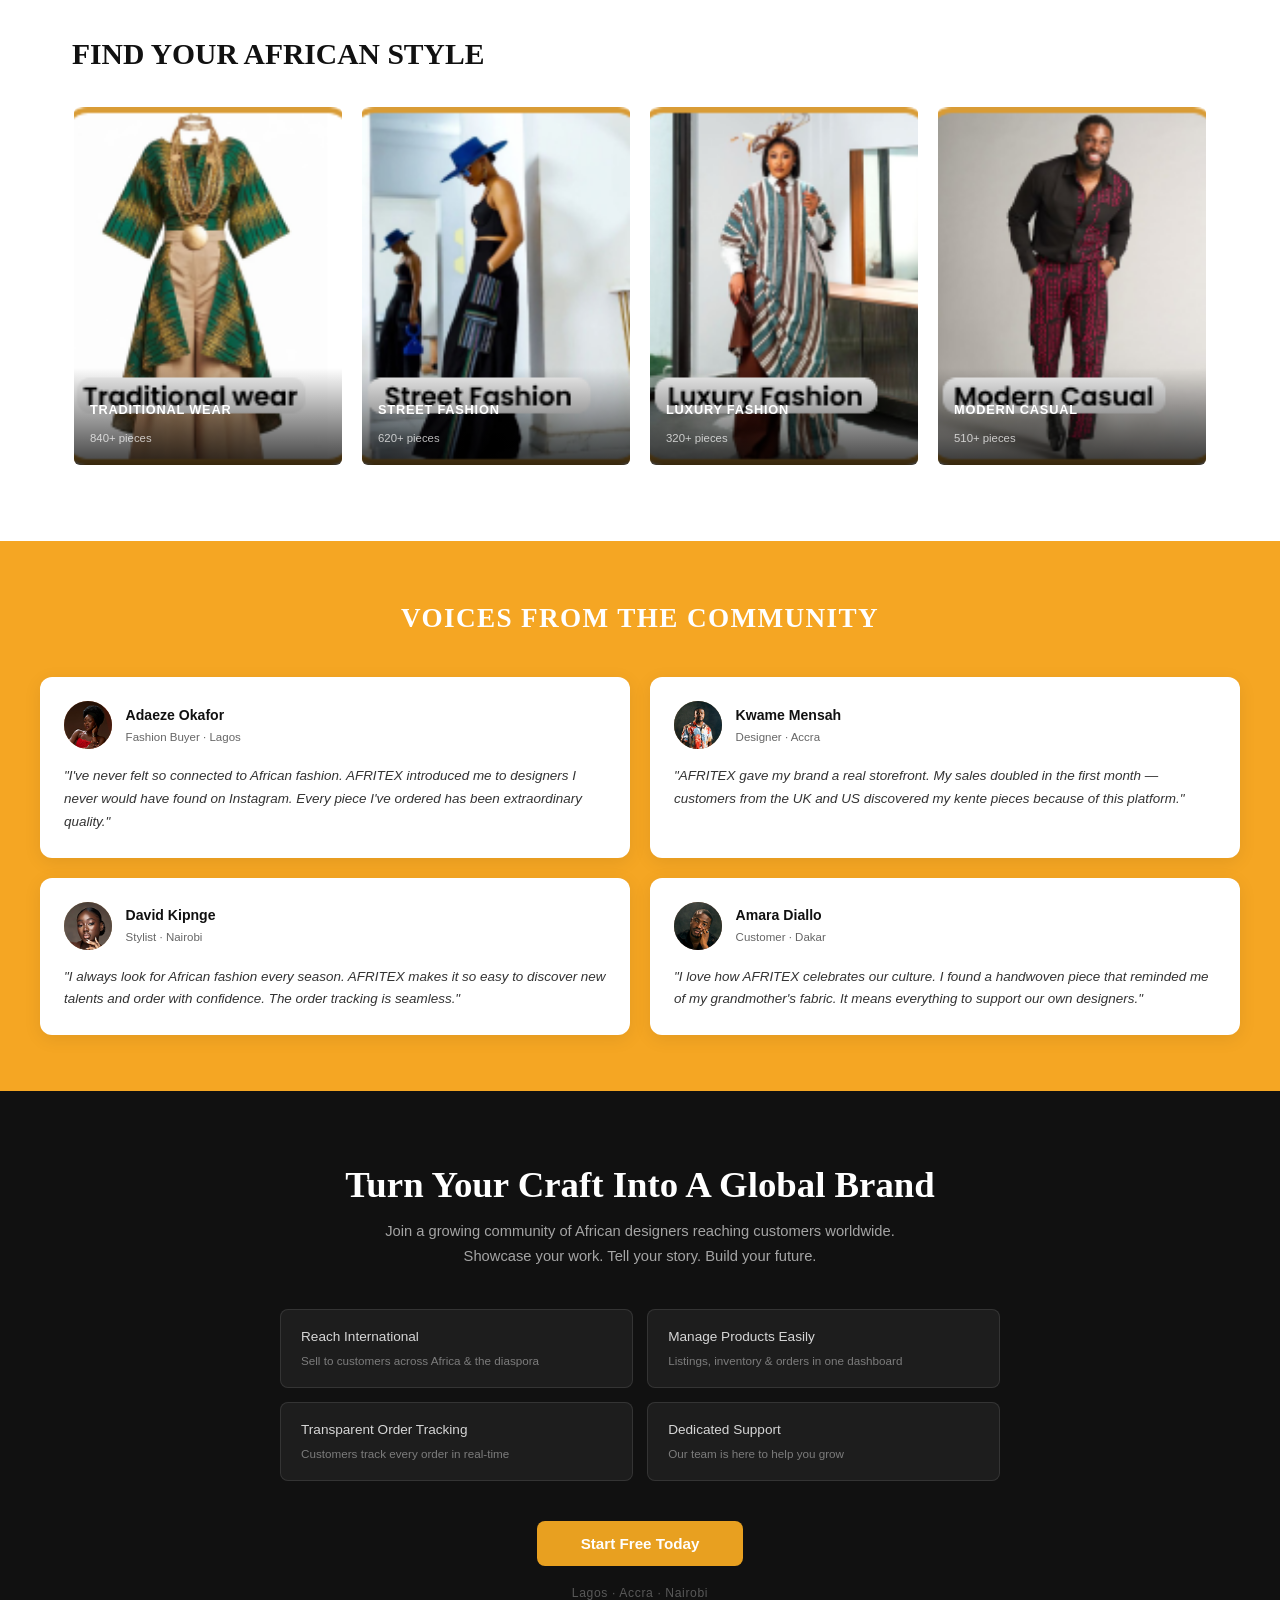
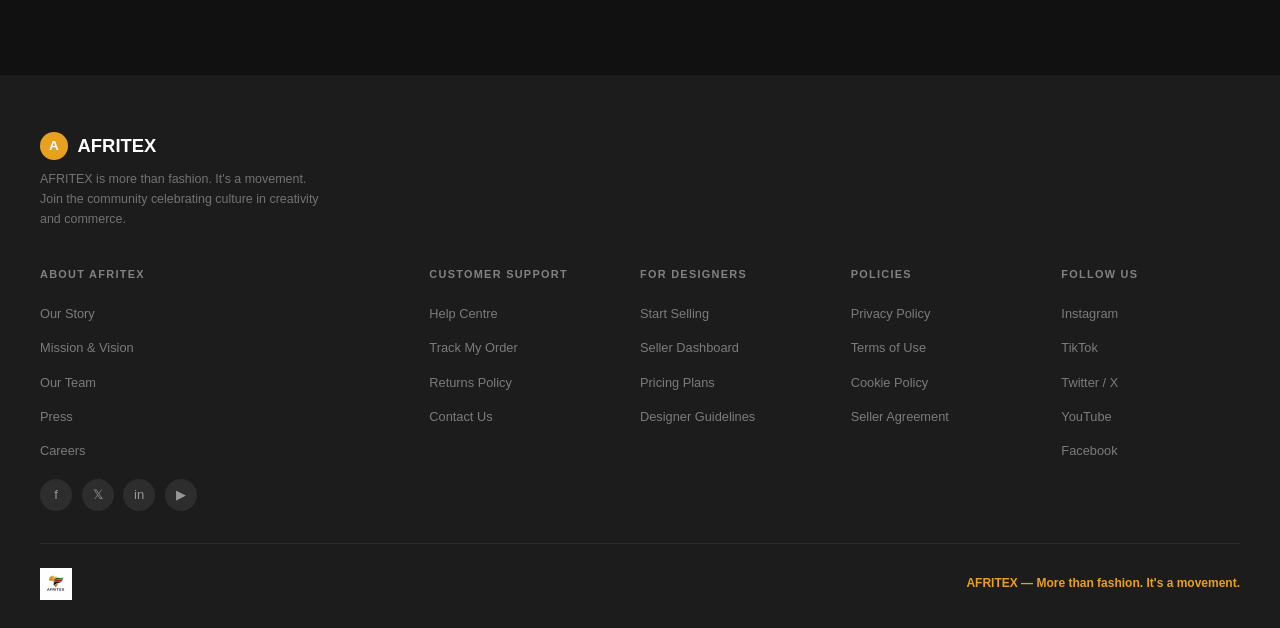
==== commit 0559ccd3: "AFRITEX-GROUP-14-CAPSTONE-PROJECT" ====
--- a/index.html
+++ b/index.html
@@ -1,4 +1,3 @@
-<<<<<<< HEAD
 <!DOCTYPE html>
 <html lang="en">
 <head>
@@ -583,589 +582,3 @@
     <script src="scripts\script.js"></script>
 </body>
 </html>
-=======
-<!DOCTYPE html>
-<html lang="en">
-<head>
-  <meta charset="UTF-8"/>
-  <meta name="viewport" content="width=device-width, initial-scale=1.0"/>
-  <title>AFRITEX — Africa Woven Into Every Thread</title>
-  <link rel="stylesheet" href="style.css"/>
-
-  <style>
-    /* ── CART FIX ── */
-    .topbar-cart {
-      position: relative;
-      display: flex; align-items: center; justify-content: center;
-      width: 36px; height: 36px; cursor: pointer;
-    }
-    .topbar-cart svg { width: 22px; height: 22px; }
-    .cart-badge {
-      position: absolute; top: 1px; right: 0px;
-      width: 15px; height: 15px;
-      background: #E8A020; color: #fff;
-      font-size: .58rem; font-weight: 700; border-radius: 50%;
-      display: flex; align-items: center; justify-content: center;
-      font-family: 'Poppins', sans-serif;
-    }
-
-    /* ── HERO IMAGE ── */
-    .hero-image {
-      width: 210px; height: 210px; border-radius: 50%;
-      overflow: hidden; flex-shrink: 0;
-    }
-    .hero-img-wrap {
-      width: 100%; height: 100%;
-      background: radial-gradient(circle at 60% 35%, #fde8c0 0%, #f5a020 35%, #b86010 65%, #6a2800 100%);
-      display: flex; align-items: flex-end; justify-content: center; overflow: hidden;
-    }
-    .hero-img-wrap svg { width: 78%; height: 88%; }
-
-    /* ── DESIGNER PHOTO CARDS ── */
-    .designer-card-img { width: 100%; aspect-ratio: 1/1; overflow: hidden; }
-    .d-photo {
-      width: 100%; height: 100%;
-      display: flex; align-items: flex-end; justify-content: center; overflow: hidden;
-    }
-    .d-photo svg { width: 70%; height: 88%; }
-    .dp1 { background: linear-gradient(170deg,#e0b090 0%,#a06040 45%,#5a2810 100%); }
-    .dp2 { background: linear-gradient(170deg,#c89870 0%,#886040 45%,#4a2810 100%); }
-    .dp3 { background: linear-gradient(170deg,#e8d0a0 0%,#c09860 45%,#785828 100%); }
-    .dp4 { background: linear-gradient(170deg,#b07850 0%,#784830 45%,#3a1808 100%); }
-    .dp5 { background: linear-gradient(170deg,#c08860 0%,#885040 45%,#502018 100%); }
-    .dp6 { background: linear-gradient(170deg,#d0a878 0%,#a07040 45%,#603018 100%); }
-    .dp7 { background: linear-gradient(170deg,#c08870 0%,#906050 45%,#502818 100%); }
-    .dp8 { background: linear-gradient(170deg,#b89070 0%,#906850 45%,#504030 100%); }
-
-    /* ── PRODUCT PHOTOS ── */
-    .product-card-img { width: 100%; aspect-ratio: 1/1; overflow: hidden; }
-    .p-photo {
-      width: 100%; height: 100%;
-      display: flex; align-items: center; justify-content: center;
-    }
-    .p-photo svg { width: 58%; height: 72%; filter: drop-shadow(0 6px 14px rgba(0,0,0,.28)); }
-    .pp1 { background: linear-gradient(145deg,#f5a030 0%,#c06010 50%,#7a3000 100%); }
-    .pp2 { background: linear-gradient(145deg,#2a5a20 0%,#183a10 55%,#0a1808 100%); }
-    .pp3 { background: linear-gradient(145deg,#4a1060 0%,#2a0838 55%,#180420 100%); }
-    .pp4 { background: linear-gradient(145deg,#c0a020 0%,#806800 55%,#403400 100%); }
-    .pp5 { background: linear-gradient(145deg,#183860 0%,#102040 55%,#081018 100%); }
-    .pp6 { background: linear-gradient(145deg,#8a1010 0%,#501010 55%,#280808 100%); }
-    .pp7 { background: linear-gradient(145deg,#285020 0%,#183810 55%,#0c2008 100%); }
-
-    /* ── STYLE CARDS ── */
-    .style-card { border-radius:8px; overflow:hidden; position:relative; aspect-ratio:3/4; cursor:pointer; }
-    .s-photo {
-      width:100%; height:100%;
-      display:flex; align-items:flex-end; justify-content:center;
-      overflow:hidden; transition: transform .35s ease;
-    }
-    .style-card:hover .s-photo { transform: scale(1.05); }
-    .s-photo svg { width:65%; height:82%; }
-    .sp1 { background: linear-gradient(165deg,#c8a060 10%,#7a4820 55%,#2a1008 100%); }
-    .sp2 { background: linear-gradient(165deg,#6080c0 10%,#304080 55%,#101840 100%); }
-    .sp3 { background: linear-gradient(165deg,#d4a870 10%,#8a5830 55%,#3a2010 100%); }
-    .sp4 { background: linear-gradient(165deg,#b088c0 10%,#6a3880 55%,#2a1040 100%); }
-
-    /* ── FEATURE BANNER IMG ── */
-    .feat-img-box {
-      width:100%; height:100%; min-height:340px;
-      background: linear-gradient(155deg,#1a0a00 0%,#6a2a08 35%,#d08018 65%,#f5b030 85%,#e8c860 100%);
-      display:flex; align-items:flex-end; justify-content:center; overflow:hidden;
-    }
-    .feat-img-box svg { width:52%; height:86%; }
-
-    /* ── TESTIMONIAL AVATARS ── */
-    .testimonial-avatar {
-      width:48px; height:48px; border-radius:50%;
-      overflow:hidden; flex-shrink:0;
-      display:flex; align-items:flex-end; justify-content:center;
-    }
-    .testimonial-avatar svg { width:80%; height:85%; }
-    .tav1 { background: linear-gradient(155deg,#d4906a,#8a4820); }
-    .tav2 { background: linear-gradient(155deg,#a07850,#503818); }
-    .tav3 { background: linear-gradient(155deg,#c8a878,#785838); }
-    .tav4 { background: linear-gradient(155deg,#b07858,#603828); }
-  </style>
-</head>
-<body>
-
-  <!-- ═══════════════════════════════════════════
-       MOBILE NAV OVERLAY
-  ═══════════════════════════════════════════ -->
-  <nav class="mobile-nav" id="mobileNav">
-    <a href="#designers">Designers</a>
-    <a href="#trending">Trending</a>
-    <a href="#styles">Find Your Style</a>
-    <a href="#community">Community</a>
-    <a href="#">Log In / Sign Up</a>
-    <button class="btn-sell">Sell on AFRITEX</button>
-  </nav>
-
-  <!-- ═══════════════════════════════════════════
-       TOPBAR / NAVIGATION
-  ═══════════════════════════════════════════ -->
-  <header class="topbar" id="topbar">
-
-    <a href="#" class="topbar-logo">
-      <img src="Afritex Image Folder\afritex logo.jpeg" width="80px" alt="AFRITEX Logo">
-    </a>
-
-    <div class="topbar-search">
-      <svg width="15" height="15" viewBox="0 0 24 24" fill="none" stroke="#999" stroke-width="2" stroke-linecap="round">
-        <circle cx="11" cy="11" r="8"/>
-        <line x1="21" y1="21" x2="16.65" y2="16.65"/>
-      </svg>
-      <input type="text" placeholder="Search designers, products or..."/>
-    </div>
-
-    <div class="topbar-actions">
-      <button class="btn-login">Login </button>
-      <button class="btn-SignUp">Sign Up </button>
-    </div>
-
-      <!-- SHOPPING CART SVG -->
-      <div class="topbar-cart">
-        <svg viewBox="0 0 24 24" fill="none" xmlns="http://www.w3.org/2000/svg">
-          <path d="M1 1h4l2.68 13.39a2 2 0 0 0 2 1.61h9.72a2 2 0 0 0 2-1.61L23 6H6"
-                stroke="#333" stroke-width="1.8" stroke-linecap="round" stroke-linejoin="round"/>
-          <circle cx="9" cy="21" r="1.5" fill="#333"/>
-          <circle cx="20" cy="21" r="1.5" fill="#333"/>
-        </svg>
-        <span class="cart-badge">0</span>
-      </div>
-
-      <button class="btn-sell">Sell on AFRITEX</button>
-
-      <button class="hamburger-btn" id="hamburgerBtn" onclick="toggleMobileNav()">
-        <span></span><span></span><span></span>
-      </button>
-    </div>
-  </header>
-
-  <!-- ═══════════════════════════════════════════
-       HERO
-  ═══════════════════════════════════════════ -->
-  <section class="hero">
-    <div class="hero-content reveal">
-      <h1 class="hero-title">Africa Woven Into Every<br/>Thread</h1>
-      <p class="hero-subtitle">
-        Discover fashion created by African designers where culture,
-        craftsmanship, and modern style come together.
-        <strong>Each piece tells a story.<br/>Each designer carries a legacy.</strong>
-      </p>
-      <p class="hero-tagline">Support authentic African fashion across the continent.</p>
-      <div class="hero-actions">
-        <button class="btn-explore">Explore Designers</button>
-        <button class="btn-sell-designs">Sell Your Designs</button>
-      </div>
-      <p class="hero-stats">Trusted by 2M+ African fashion lovers across the continent.</p>
-    </div>
-<img src="Afritex Image Folder\Afritex Logo.png" alt="Afritex Image">
-  </section>
-
-  <hr class="divider"/>
-
-  <!-- ═══════════════════════════════════════════
-       DESIGNERS SECTION
-  ═══════════════════════════════════════════ -->
-  <section class="designers-section" id="designers">
-    <div class="section-wrap">
-      <div class="section-header reveal">
-        <h2 class="section-title-lg">Meet The Designers Shaping African Fashion</h2>
-        <p class="section-desc">From Lagos to Nairobi, Accra to Johannesburg — AFRITEX brings together designers redefining African style for the world. Discover their collections, their stories, and the craft behind every piece.</p>
-      </div>
-  <div class="grid-container">
-
-  <div class="card reveal">
-    <img src="Afritex Image Folder\Zuri Atelier Image.png" alt="Zuri Atelier">
-    <div class="designer-card-body">
-      <h3 class="designer-name">Zuri Atelier</h3>
-      <div class="designer-location">Nairobi, Kenya</div>
-      <div class="designer-tag">Modern & Contemporary</div>
-      <a href="#" class="btn-explore-sm">Explore Collection</a>
-    </div>
-  </div>
-
-  <div class="card reveal">
-    <img src="Afritex Image Folder\Nala Couture Image.png" alt="Nala Couture">
-    <div class="designer-card-body">
-      <h3 class="designer-name">Nala Couture</h3>
-      <div class="designer-location">Nairobi, Kenya</div>
-      <div class="designer-tag">Luxury Fashion</div>
-      <a href="#" class="btn-explore-sm">Explore Collection</a>
-    </div>
-  </div>
-<div class="card reveal">
-     <img src="Afritex Image Folder\Amina Threads.png" alt="Amina Threads Image">
-    <div class="designer-card-body">
-      <h3 class="designer-name">Amina Threads</h3>
-      <div class="designer-location">Nairobi, Kenya</div>
-      <div class="designer-tag">Modern & Contemporary</div>
-      <a href="#" class="btn-explore-sm">Explore Collection</a>
-    </div>
-  </div>
-<div class="card reveal">
-  <img src="Afritex Image Folder\Ubanturu Image.png" alt="Ubanturu Image">
-    <div class="designer-card-body">
-      <h3 class="designer-name">Ubanturu Wearhouse</h3>
-      <div class="designer-location">Nairobi, Kenya</div>
-      <div class="designer-tag">Traditional Wear</div>
-      <a href="#" class="btn-explore-sm">Explore Collection</a>
-    </div>
-  </div>
-  <div class="card reveal">
-  <img src="Afritex Image Folder\Habiba image.png" alt="Habibas Designs"/>
-    <div class="designer-card-body">
-      <h3 class="designer-name">Habibas Designs</h3>
-      <div class="designer-location">Lagos, Nigeria</div>
-      <div class="designer-tag">Contemporary Modern Wear</div>
-      <a href="#" class="btn-explore-sm">Explore Collection</a>
-    </div>
-  </div>
-
-        <div class="card reveal">
-          <img src="Afritex Image Folder\mekana image.png" alt="Makena Studio"/>
-          <div class="designer-card-body">
-            <div class="designer-name">Makena Studio</div>
-            <div class="designer-location">Nairobi, Kenya</div>
-            <div class="designer-tag">Afro-Modern Streetwear</div>
-            <a href="#" class="btn-explore-sm">Explore Collection</a>
-          </div>
-        </div>
-
-        <div class="card reveal">
-          <img src="Afritex Image Folder\Adjao Image.png" alt="Adjao Fashion House"/>
-          <div class="designer-card-body">
-            <div class="designer-name">Adjao Fashion House</div>
-            <div class="designer-location">Accra, Ghana</div>
-            <div class="designer-tag">Luxury Afrocan</div>
-            <a href="#" class="btn-explore-sm">Explore Collection</a>
-          </div>
-        </div>
-
-        <div class="card">
-          <img src="Afritex Image Folder\Kofi image.png" alt="Kofi Urban Studio"/>
-          <div class="designer-card-body">
-            <div class="designer-name">Kofi Urban Studio</div>
-            <div class="designer-location">Accra, Ghana</div>
-            <div class="designer-tag">Afro Streetwear</div>
-            <a href="#" class="btn-explore-sm">Explore Collection</a>
-          </div>
-        </div>
-    </div>
-  </section>
-
-  <!-- ═══════════════════════════════════════════
-       FEATURE BANNER
-  ═══════════════════════════════════════════ -->
-  <section class="feature-banner">
-    
-      <img src="Afritex Image Folder\Fabrics image.png" alt="Fabrics image">
-      </div>
-      <div class="feature-banner-content reveal">
-        <h2 class="feature-banner-title">Africa Woven Into Every<br/>Thread</h2>
-        <p class="feature-banner-desc">Fashion across Africa is not one story — it is thousands. From ceremonial garments to everyday street culture, discover styles shaped by heritage, creativity, and bold expression.</p>
-        <p class="feature-banner-sub">A growing continent celebrating the African spirit.</p>
-        <a href="#" class="btn-banner">To share the story of Afritex</a>
-      </div>
-    </div>
-  </section>
-
-
-  <!-- ═══════════════════════════════════════════
-       TRENDING
-  ═══════════════════════════════════════════ -->
-  <section class="trending-section" id="trending">
-    <div class="section-wrap">
-
-      <div class="section-header reveal">
-        <h2 class="section-title-lg">TRENDING ACROSS AFRITEX</h2>
-        <p class="section-desc">These pieces are catching eyes across the continent — worn, shared, and loved by fashion enthusiasts everywhere.</p>
-      </div>
-
-      <div class="trending-grid-wrap">
-
-        <div class="product-card reveal">
-          <img src="Afritex Image Folder\royal ankara.png" alt="Royal Ankara Maxi Dress"/>
-          <div class="product-card-body">
-            <div class="product-name">Royal Ankara Maxi Dress</div>
-            <div class="product-designer">Zuri Atelier</div>
-            <div class="product-price">&#8358;85</div>
-          </div>
-        </div>
-
-        <div class="product-card reveal">
-          <img src="Afritex Image Folder/afrostreet.png" alt="AfriBeat Graphic Hoodie"/>
-          <div class="product-card-body">
-            <div class="product-name">AfriBeat Graphic Hoodie</div>
-            <div class="product-designer">Kofi Urban Studio</div>
-            <div class="product-price">&#8358;55</div>
-          </div>
-        </div>
-
-        <div class="product-card reveal">
-          <img src="Afritex Image Folder\afrostreet.png" alt="Empress Kente Evening Gown"/>
-          <div class="product-card-body">
-            <div class="product-name">Empress Kente Evening Gown</div>
-            <div class="product-designer">Adjao Fashion House</div>
-            <div class="product-price">&#8358;180</div>
-          </div>
-        </div>
-
-        <div class="product-card reveal">
-          <img src="Afritex Image Folder\safari linen.png" alt="Safari Linen Two-Piece Set"/>
-          <div class="product-card-body">
-            <div class="product-name">Safari Linen Two-Piece Set</div>
-            <div class="product-designer">Makena Studio</div>
-            <div class="product-price">&#8358;95</div>
-          </div>
-        </div>
-
-        <div class="product-card reveal">
-          <img src="Afritex Image Folder\dansiki shirt.png" alt="Contemporary Dashiki Shirt"/>
-          <div class="product-card-body">
-            <div class="product-name">Contemporary Dashiki Shirt</div>
-            <div class="product-designer">Ubunturu Wearhouse</div>
-            <div class="product-price">&#8358;55</div>
-          </div>
-        </div>
-
-        <div class="product-card reveal">
-          <img src="Afritex Image Folder\ankara blazer.png" alt="Luxury Ankara Blazer"/>
-          <div class="product-card-body">
-            <div class="product-name">Luxury Ankara Blazer</div>
-            <div class="product-designer">Nala Couture</div>
-            <div class="product-price">&#8358;135</div>
-          </div>
-        </div>
-
-        <div class="product-card reveal">
-          <img src="Afritex Image Folder\handwoven crossbag.png" alt="Handwoven Beaded Crossbag"/>
-          <div class="product-card-body">
-            <div class="product-name">Handwoven Beaded Crossbag</div>
-            <div class="product-designer">Amina Threads</div>
-            <div class="product-price">&#8358;48</div>
-          </div>
-        </div>
-
-      </div>
-    </div>
-  </section>
-
- <!-- ═══════════════════════════════════════════
-       FIND YOUR STYLE
-  ═══════════════════════════════════════════ -->
-  <section class="style-section" id="styles">
-    <div class="section-wrap">
-
-      <div class="section-header reveal">
-        <h2 class="section-title-lg">FIND YOUR AFRICAN STYLE</h2>
-      </div>
-
-      <div class="style-grid">
-
-        <div class="style-card reveal">
-          <img src="Afritex Image Folder\traditional wear.png" alt="Traditional Wear"/>
-          <div class="style-card-overlay">
-            <span class="style-card-label">Traditional Wear</span>
-            <span class="style-card-count">840+ pieces</span>
-          </div>
-        </div>
-
-        <div class="style-card reveal">
-          <img src="Afritex Image Folder\street fashion.png" alt="Street Fashion"/>
-          <div class="style-card-overlay">
-            <span class="style-card-label">Street Fashion</span>
-            <span class="style-card-count">620+ pieces</span>
-          </div>
-        </div>
-
-        <div class="style-card reveal">
-          <img src="Afritex Image Folder\luxury fashion.png" alt="Luxury Fashion"/>
-          <div class="style-card-overlay">
-            <span class="style-card-label">Luxury Fashion</span>
-            <span class="style-card-count">320+ pieces</span>
-          </div>
-        </div>
-
-        <div class="style-card reveal">
-          <img src="Afritex Image Folder\modern casual.png" alt="Modern Casual"/>
-          <div class="style-card-overlay">
-            <span class="style-card-label">Modern Casual</span>
-            <span class="style-card-count">510+ pieces</span>
-          </div>
-        </div>
-
-      </div>
-    </div>
-  </section>
-
-<section class="section-break" id="section-break">
-  <div class="stripe-break">
-  <div class="stripe-gold"></div>
-  <div class="stripe-white"></div>
-  <div class="stripe-black"></div>
-</div>
-  </div>
-</section>
-
-
-  <!-- ═══════════════════════════════════════════
-       COMMUNITY TESTIMONIALS
-  ═══════════════════════════════════════════ -->
-  <section class="community-section" id="community">
-    <div class="community-inner">
-      <h2 class="community-title reveal">VOICES FROM THE COMMUNITY</h2>
-      <div class="testimonials-grid">
-
-        <div class="testimonial-card reveal">
-          <div class="testimonial-header">
-            <div class="testimonial-avatar tav1">
-           <img src="Afritex Image Folder\Adaeze Okafor Image.png" alt="Adaeze Okafor Image">
-            </div>
-            <div>
-              <div class="testimonial-name">Adaeze Okafor</div>
-              <div class="testimonial-role">Fashion Buyer · Lagos</div>
-            </div>
-          </div>
-          <p class="testimonial-text">"I've never felt so connected to African fashion. AFRITEX introduced me to designers I never would have found on Instagram. Every piece I've ordered has been extraordinary quality."</p>
-        </div>
-
-        <div class="testimonial-card reveal">
-          <div class="testimonial-header">
-            <div class="testimonial-avatar tav2">
-       <img src="Afritex Image Folder\Amina Threads Image.png" alt="Amina Threads Image">
-            </div>
-            <div>
-              <div class="testimonial-name">Kwame Mensah</div>
-              <div class="testimonial-role">Designer · Accra</div>
-            </div>
-          </div>
-          <p class="testimonial-text">"AFRITEX gave my brand a real storefront. My sales doubled in the first month — customers from the UK and US discovered my kente pieces because of this platform."</p>
-        </div>
-
-        <div class="testimonial-card reveal">
-          <div class="testimonial-header">
-            <div class="testimonial-avatar tav3">
-        <img src="Afritex Image Folder\david Njo Image.png" alt="david Njo Image">
-            </div>
-            <div>
-              <div class="testimonial-name">David Kipnge</div>
-              <div class="testimonial-role">Stylist · Nairobi</div>
-            </div>
-          </div>
-          <p class="testimonial-text">"I always look for African fashion every season. AFRITEX makes it so easy to discover new talents and order with confidence. The order tracking is seamless."</p>
-        </div>
-
-        <div class="testimonial-card reveal">
-          <div class="testimonial-header">
-            <div class="testimonial-avatar tav4">
-        <img src="Afritex Image Folder\Amino Diallo.png" alt="Amara Diallo Image">
-            </div>
-            <div>
-              <div class="testimonial-name">Amara Diallo</div>
-              <div class="testimonial-role">Customer · Dakar</div>
-            </div>
-          </div>
-          <p class="testimonial-text">"I love how AFRITEX celebrates our culture. I found a handwoven piece that reminded me of my grandmother's fabric. It means everything to support our own designers."</p>
-        </div>
-
-      </div>
-    </div>
-  </section>
-
-  <!-- ═══════════════════════════════════════════
-       CTA
-  ═══════════════════════════════════════════ -->
-  <section class="cta-section">
-    <div class="cta-inner">
-      <h2 class="cta-title reveal">Turn Your Craft Into A Global Brand</h2>
-      <p class="cta-subtitle reveal">Join a growing community of African designers reaching customers worldwide.<br/>Showcase your work. Tell your story. Build your future.</p>
-      <div class="cta-features reveal">
-        <div class="cta-feature-item">Reach International<span>Sell to customers across Africa &amp; the diaspora</span></div>
-        <div class="cta-feature-item">Manage Products Easily<span>Listings, inventory &amp; orders in one dashboard</span></div>
-        <div class="cta-feature-item">Transparent Order Tracking<span>Customers track every order in real-time</span></div>
-        <div class="cta-feature-item">Dedicated Support<span>Our team is here to help you grow</span></div>
-      </div>
-      <button class="btn-cta-gold reveal">Start Free Today</button>
-      <p class="cta-tagline reveal">Lagos · Accra · Nairobi</p>
-    </div>
-  </section>
-
-  <!-- ═══════════════════════════════════════════
-       FOOTER
-  ═══════════════════════════════════════════ -->
-  <footer>
-    <div class="footer-inner">
-      <div class="footer-brand-row">
-        <div style="background:#E8A020;width:28px;height:28px;border-radius:50%;display:flex;align-items:center;justify-content:center;color:#fff;font-weight:700;font-size:.85rem;font-family:'Poppins',sans-serif;">A</div>
-        <span class="footer-logo-text">AFRITEX</span>
-      </div>
-      <p class="footer-tagline">AFRITEX is more than fashion. It's a movement.<br/>Join the community celebrating culture in creativity and commerce.</p>
-      <div class="footer-grid">
-        <div class="footer-col">
-          <h4>About AFRITEX</h4>
-          <ul>
-            <li><a href="#">Our Story</a></li>
-            <li><a href="#">Mission &amp; Vision</a></li>
-            <li><a href="#">Our Team</a></li>
-            <li><a href="#">Press</a></li>
-            <li><a href="#">Careers</a></li>
-          </ul>
-          <div class="footer-social">
-            <div class="social-icon">f</div>
-            <div class="social-icon">𝕏</div>
-            <div class="social-icon">in</div>
-            <div class="social-icon">▶</div>
-          </div>
-        </div>
-        <div class="footer-col">
-          <h4>Customer Support</h4>
-          <ul>
-            <li><a href="#">Help Centre</a></li>
-            <li><a href="#">Track My Order</a></li>
-            <li><a href="#">Returns Policy</a></li>
-            <li><a href="#">Contact Us</a></li>
-          </ul>
-        </div>
-        <div class="footer-col">
-          <h4>For Designers</h4>
-          <ul>
-            <li><a href="#">Start Selling</a></li>
-            <li><a href="#">Seller Dashboard</a></li>
-            <li><a href="#">Pricing Plans</a></li>
-            <li><a href="#">Designer Guidelines</a></li>
-          </ul>
-        </div>
-        <div class="footer-col">
-          <h4>Policies</h4>
-          <ul>
-            <li><a href="#">Privacy Policy</a></li>
-            <li><a href="#">Terms of Use</a></li>
-            <li><a href="#">Cookie Policy</a></li>
-            <li><a href="#">Seller Agreement</a></li>
-          </ul>
-        </div>
-        <div class="footer-col">
-          <h4>Follow Us</h4>
-          <ul>
-            <li><a href="#">Instagram</a></li>
-            <li><a href="#">TikTok</a></li>
-            <li><a href="#">Twitter / X</a></li>
-            <li><a href="#">YouTube</a></li>
-            <li><a href="#">Facebook</a></li>
-          </ul>
-        </div>
-      </div>
-        
-      <div class="footer-bottom">
-             <img src="Afritex Image Folder\afritex logo.jpeg" width="80px" alt="AFRITEX Logo">
-        <span class="footer-bottom-movement">AFRITEX — More than fashion. It's a movement.</span>
-      </div>
-    </div>
-  </footer>
-  <section>
-    <script src="script.js"></script>
-</body>
-</html>
->>>>>>> 30ba9470e8f428a9db37f6470b63183a161ed4ec
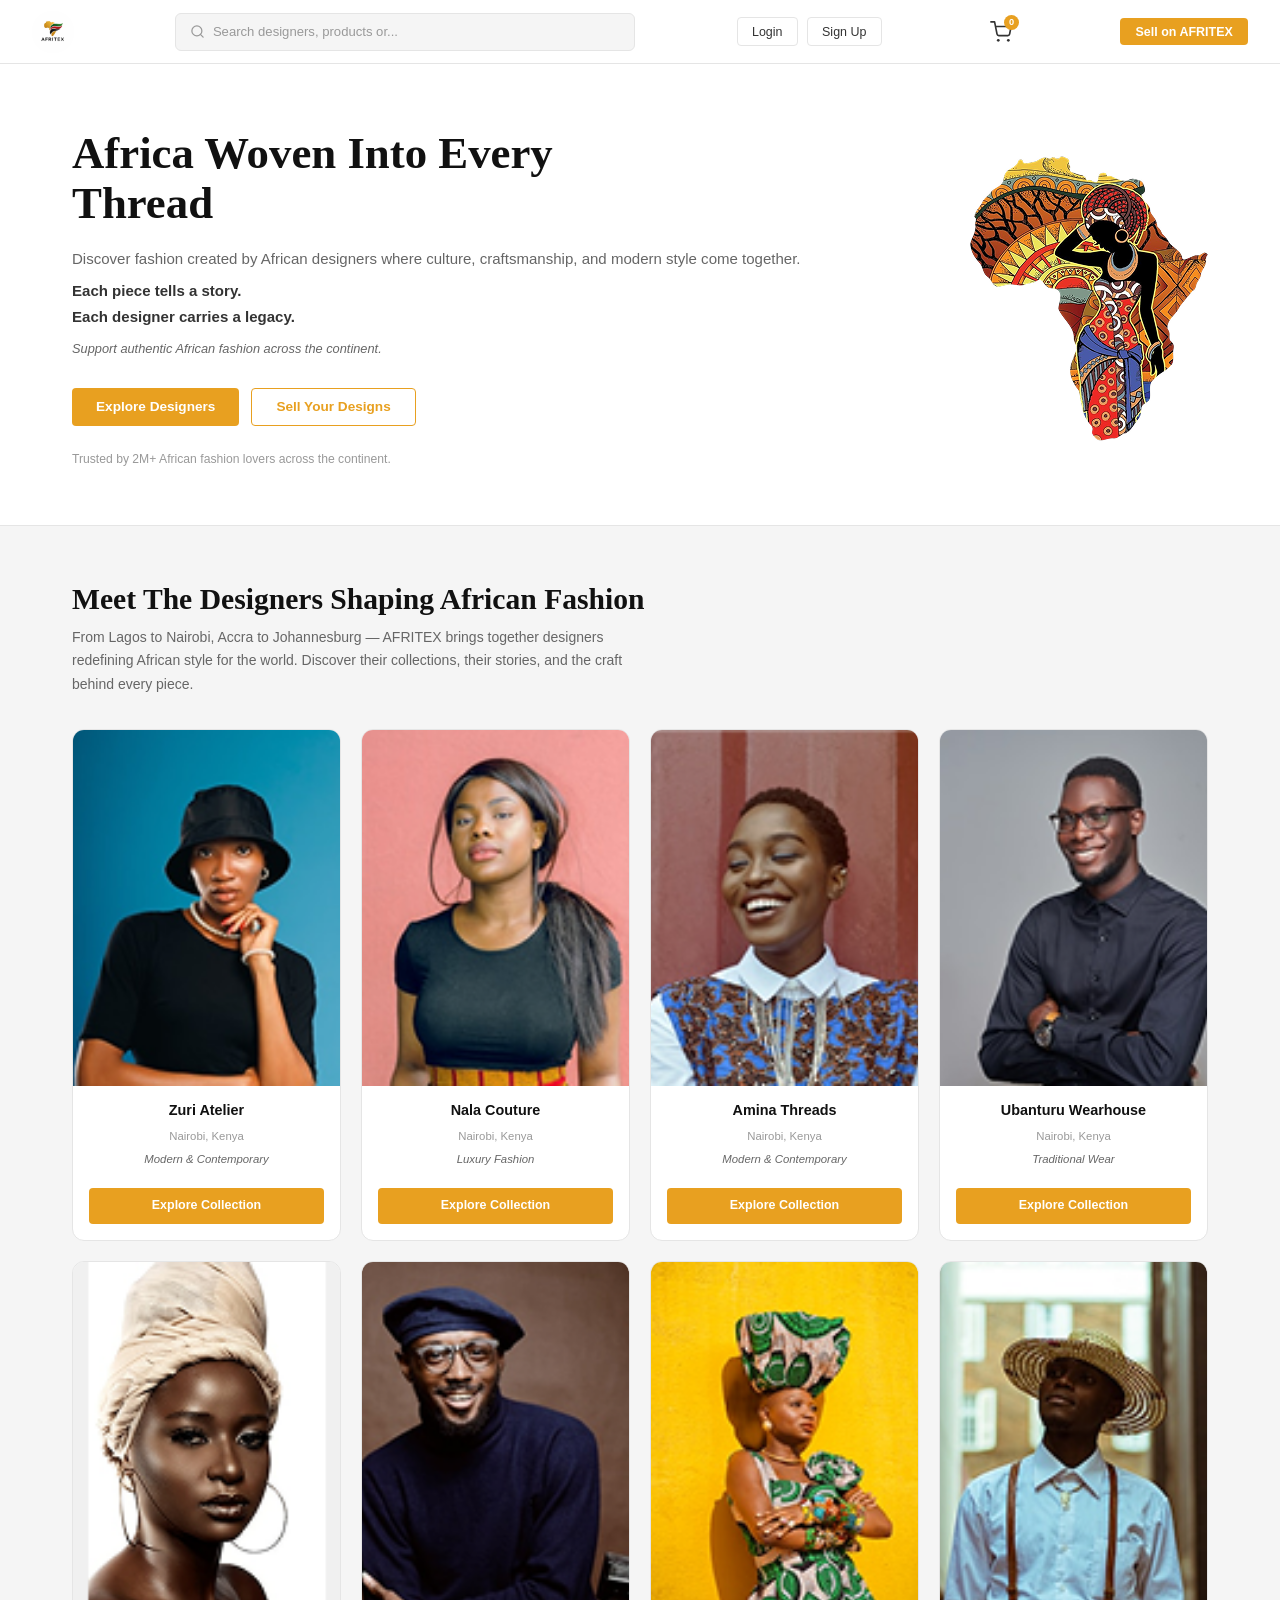
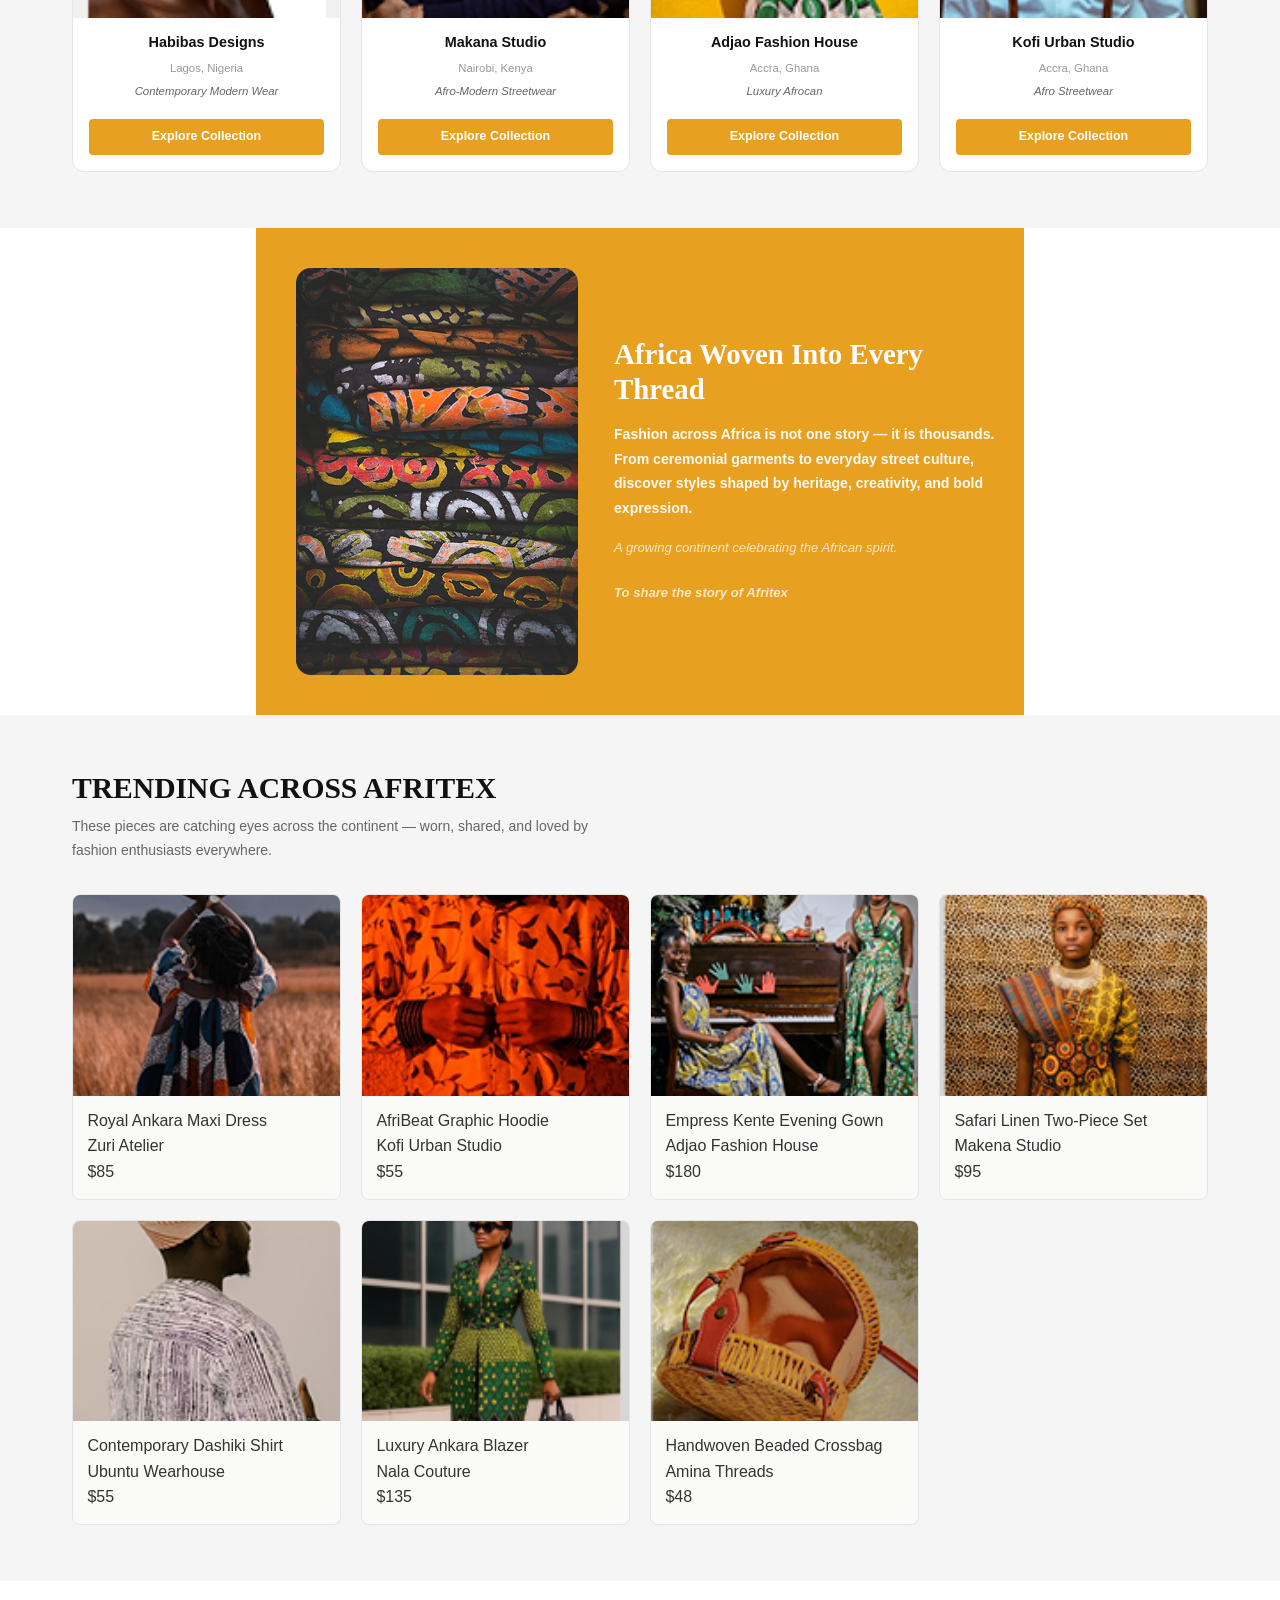
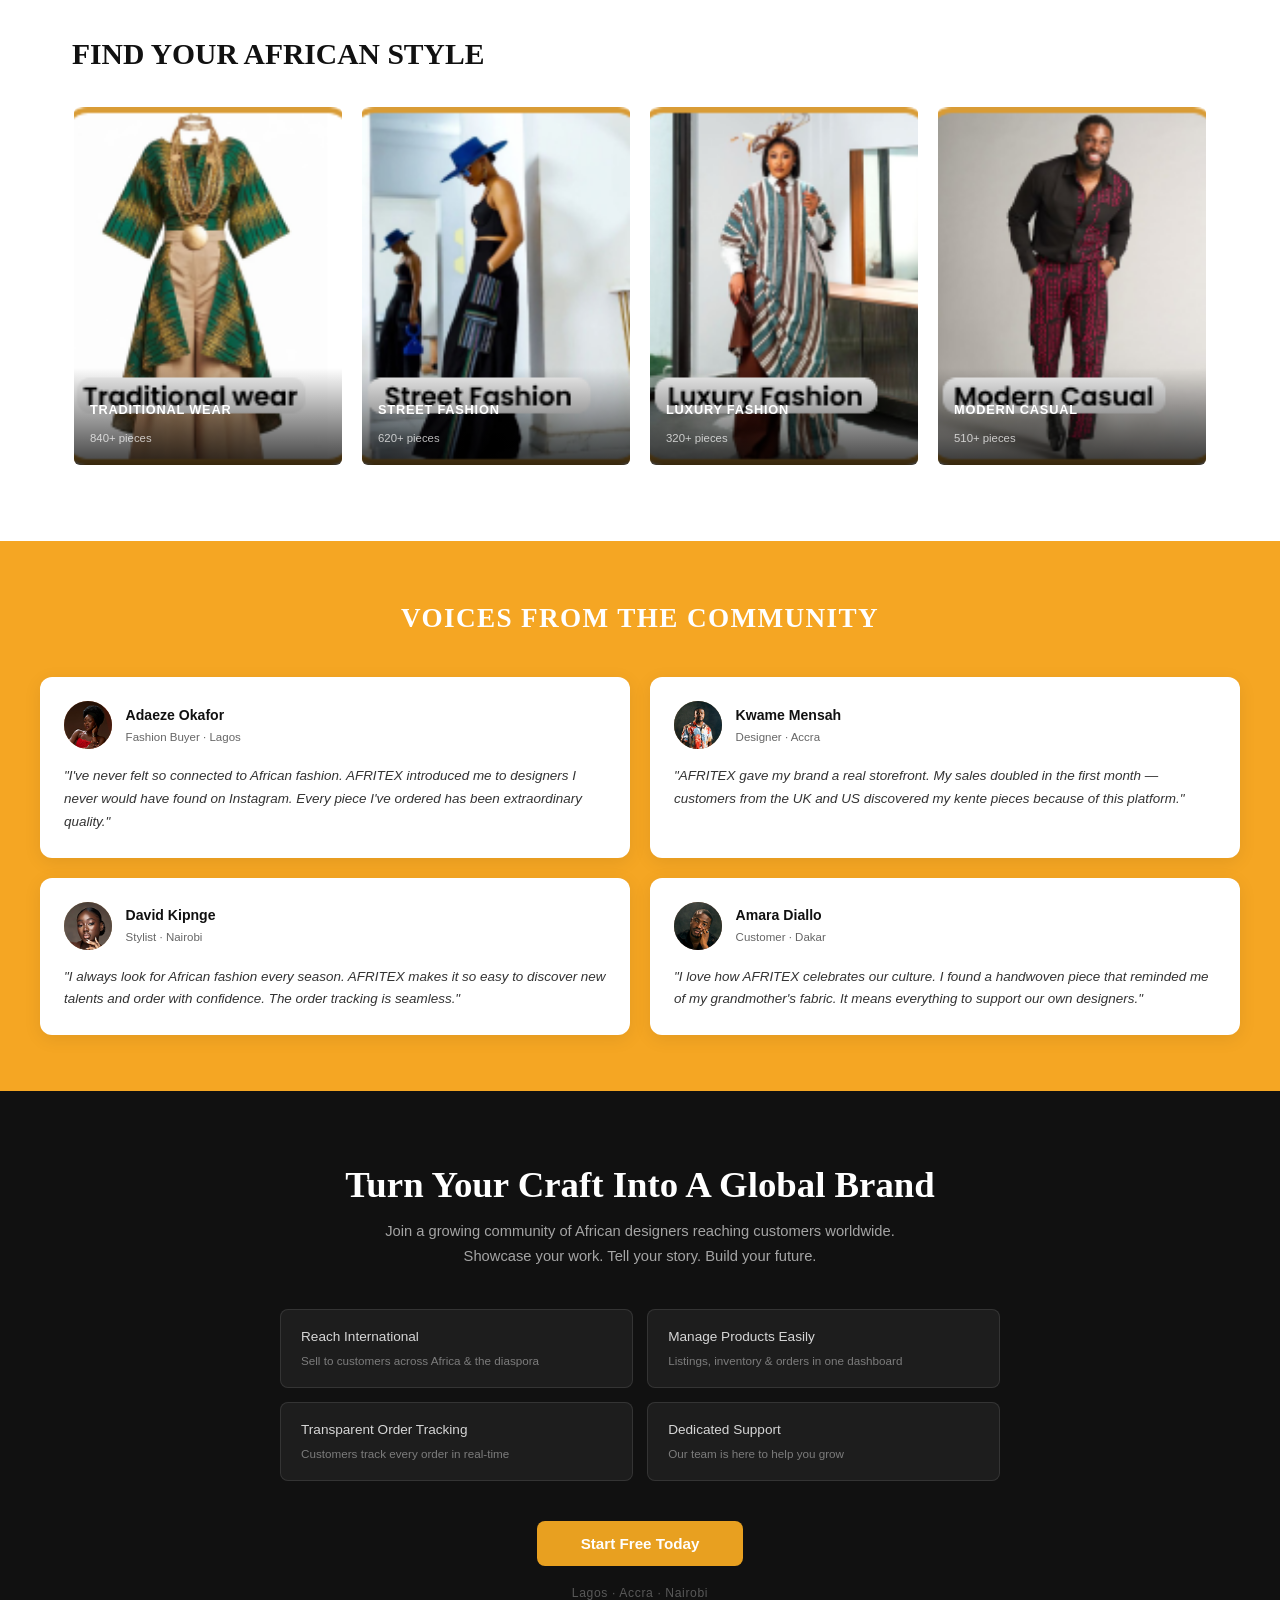
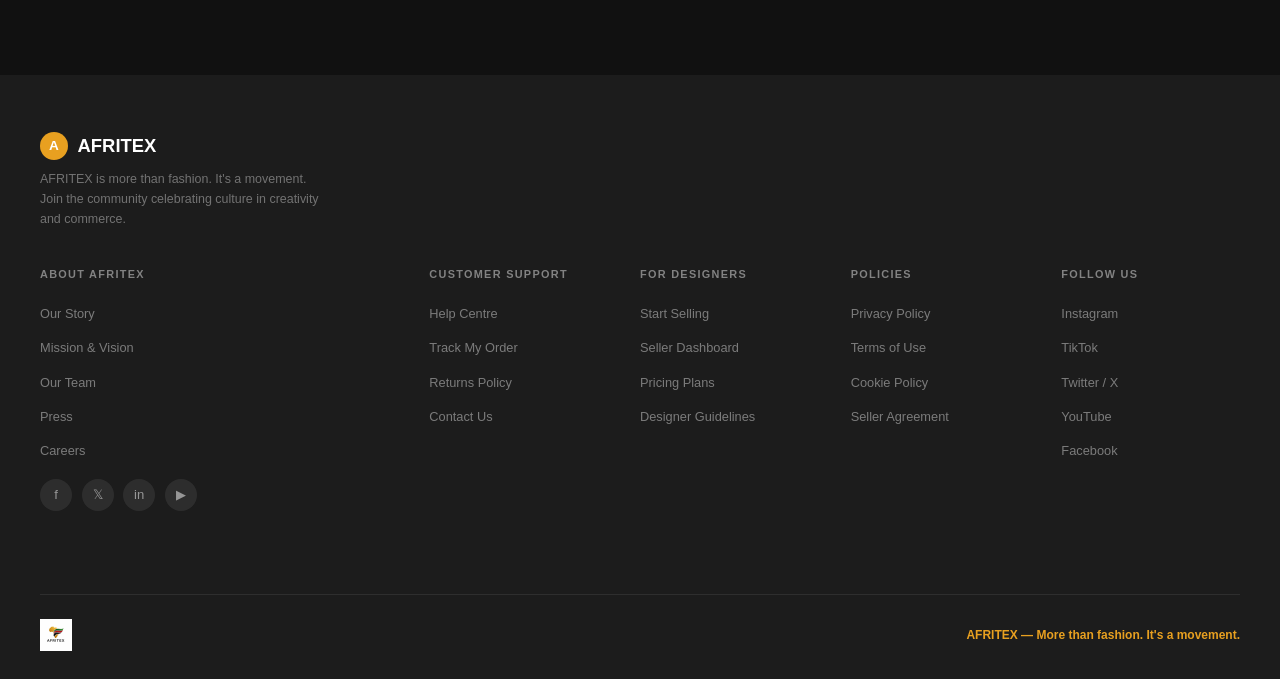
==== commit 04c2a18c: "AFRITEX-GROUP-14-CAPSTONE-PROJECT" ====
--- a/index.html
+++ b/index.html
@@ -121,7 +121,7 @@
   <header class="topbar" id="topbar">
 
     <a href="#" class="topbar-logo">
-      <img src="images/Afritex logo.jpeg" width="80px" alt="AFRITEX Logo">
+      <img src="images/afritex logo.jpeg" width="80px" alt="AFRITEX Logo">
     </a>
 
     <div class="topbar-search">
@@ -133,8 +133,8 @@
     </div>
 
     <div class="topbar-actions">
-      <button class="btn-login">Login </button>
-      <button class="btn-SignUp">Sign Up </button>
+      <a href="pages/customersignin.html"><button class="btn-login">Login </button></a>
+      <a href="pages/customersignup.html"><button class="btn-SignUp">Sign Up </button></a>
     </div>
 
       <!-- SHOPPING CART SVG -->
@@ -531,7 +531,7 @@
             <div class="social-icon">𝕏</div>
             <div class="social-icon">in</div>
             <div class="social-icon">▶</div>
-          </div>
+          </div><br>
         </div>
         <div class="footer-col">
           <h4>Customer Support</h4>
@@ -570,7 +570,7 @@
             <li><a href="#">Facebook</a></li>
           </ul>
         </div>
-      </div>
+      </div><br>
         
       <div class="footer-bottom">
              <img src="images/afritex logo.jpeg" width="80px" alt="AFRITEX Logo">
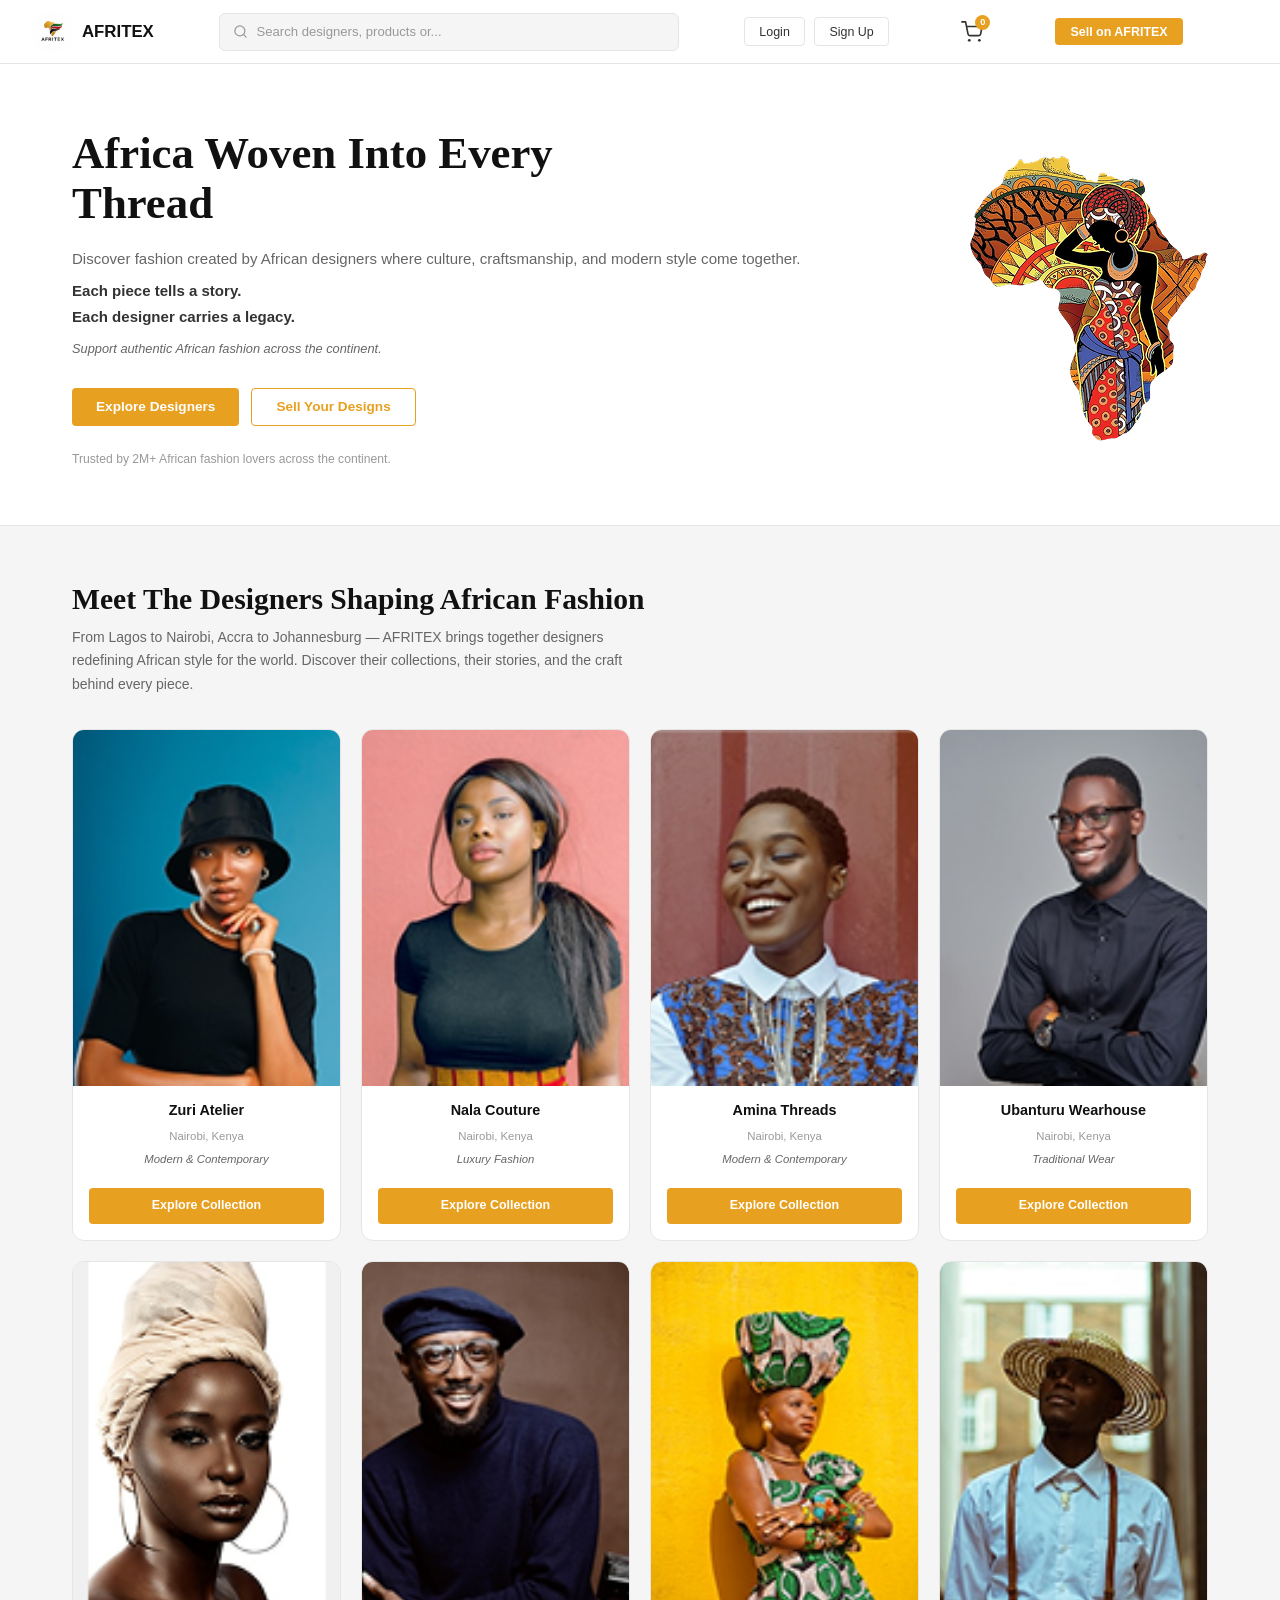
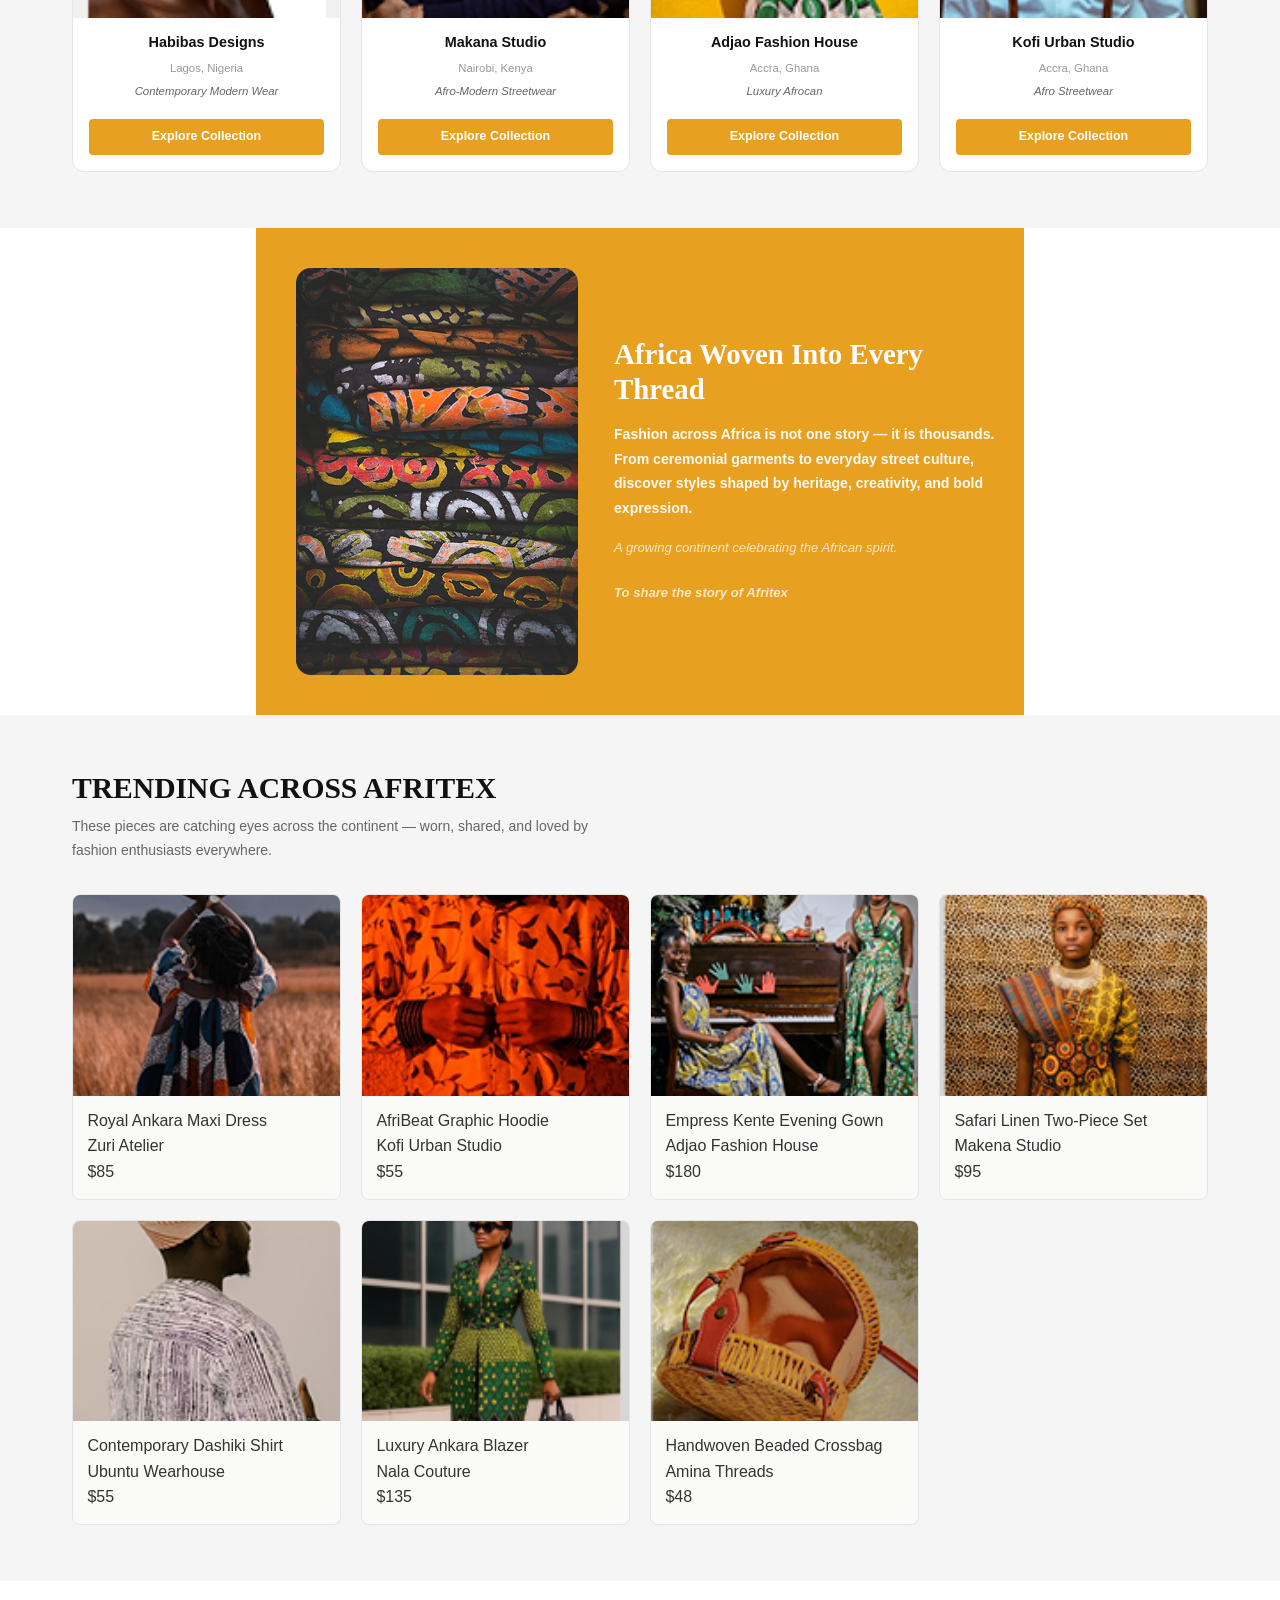
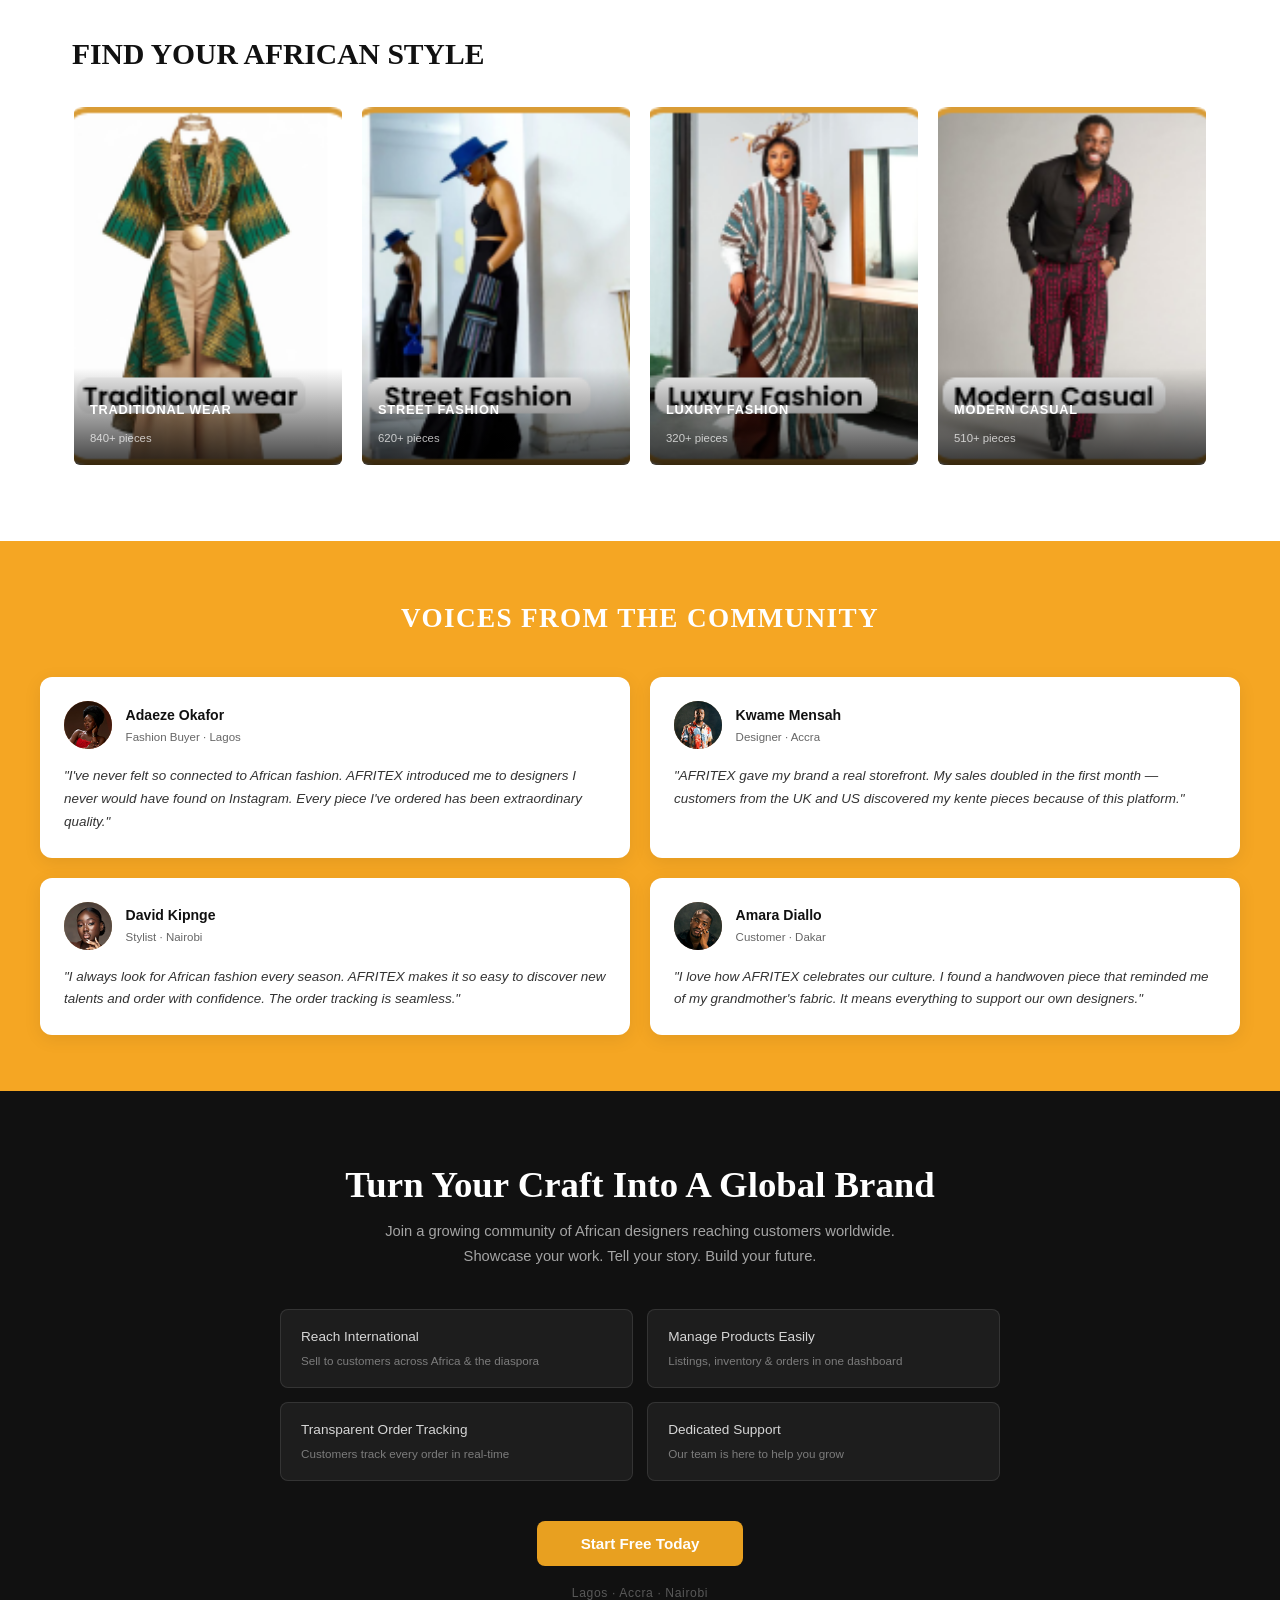
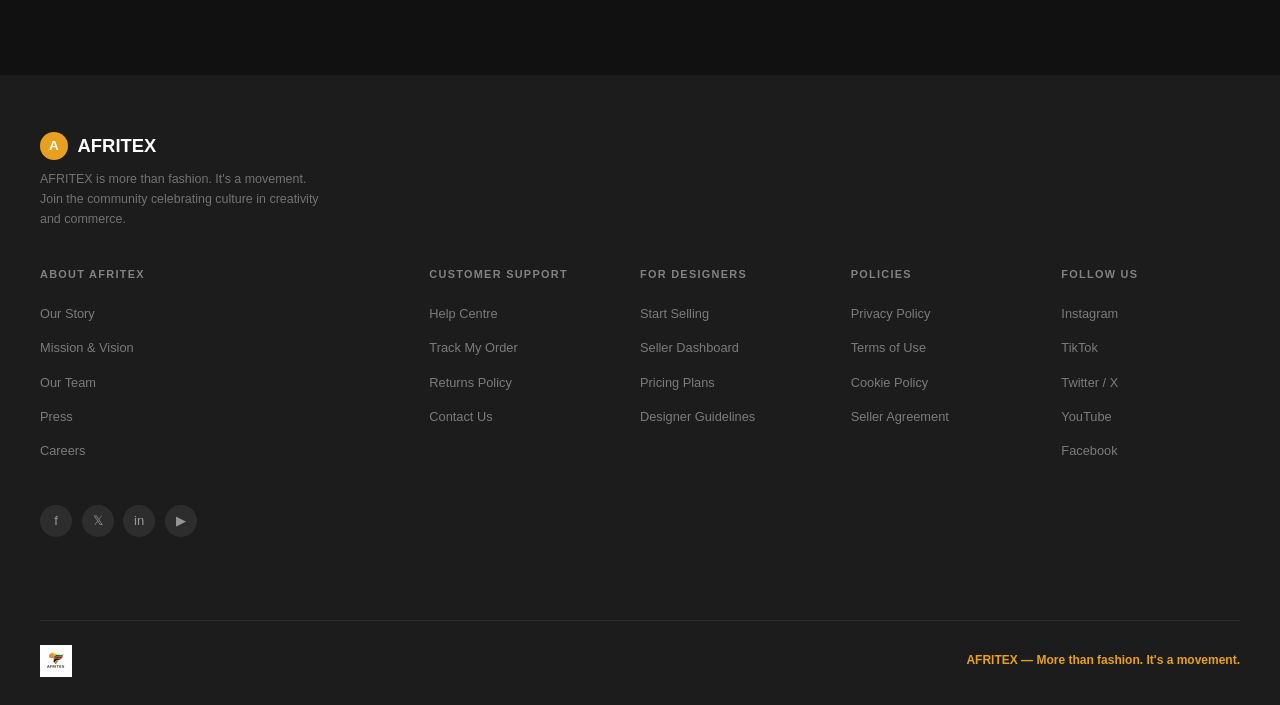
==== commit 61f3ce63: "AFRITEX-GROUP-14-CAPSTONE-PROJECT" ====
--- a/index.html
+++ b/index.html
@@ -111,7 +111,7 @@
     <a href="#trending">Trending</a>
     <a href="#styles">Find Your Style</a>
     <a href="#community">Community</a>
-    <a href="#">Log In / Sign Up</a>
+    <a href="#topbar-actions">Log In / Sign Up</a>
     <button class="btn-sell">Sell on AFRITEX</button>
   </nav>
 
@@ -122,6 +122,7 @@
 
     <a href="#" class="topbar-logo">
       <img src="images/afritex logo.jpeg" width="80px" alt="AFRITEX Logo">
+      <span class="logo-text">AFRITEX</span>
     </a>
 
     <div class="topbar-search">
@@ -133,7 +134,7 @@
     </div>
 
     <div class="topbar-actions">
-      <a href="pages/customersignin.html"><button class="btn-login">Login </button></a>
+      <a href="pages/customersignin.html/"><button class="btn-login">Login </button></a>
       <a href="pages/customersignup.html"><button class="btn-SignUp">Sign Up </button></a>
     </div>
 
@@ -147,11 +148,11 @@
         </svg>
         <span class="cart-badge">0</span>
       </div>
-
-      <button class="btn-sell">Sell on AFRITEX</button>
-
-      <button class="hamburger-btn" id="hamburgerBtn" onclick="toggleMobileNav()">
-        <span></span><span></span><span></span>
+<div>
+    <a href="pages/designersignin.html"><button class="btn-sell">Sell on AFRITEX</button></a>
+    </div>
+    <div>
+      <button class="hamburger-btn" id="hamburger-btn" onclick="toggleMobileNav()">
       </button>
     </div>
   </header>
@@ -170,7 +171,7 @@
       <p class="hero-tagline">Support authentic African fashion across the continent.</p>
       <div class="hero-actions">
         <button class="btn-explore">Explore Designers</button>
-        <button class="btn-sell-designs">Sell Your Designs</button>
+        <a href="pages/designerdashboard.html"><button class="btn-sell-designs">Sell Your Designs</button></a>
       </div>
       <p class="hero-stats">Trusted by 2M+ African fashion lovers across the continent.</p>
     </div>
@@ -501,7 +502,7 @@
         <div class="cta-feature-item">Transparent Order Tracking<span>Customers track every order in real-time</span></div>
         <div class="cta-feature-item">Dedicated Support<span>Our team is here to help you grow</span></div>
       </div>
-      <button class="btn-cta-gold reveal">Start Free Today</button>
+      <a href="pages/designersignup.html"><button class="btn-cta-gold reveal">Start Free Today</button></a>
       <p class="cta-tagline reveal">Lagos · Accra · Nairobi</p>
     </div>
   </section>
@@ -525,7 +526,7 @@
             <li><a href="#">Our Team</a></li>
             <li><a href="#">Press</a></li>
             <li><a href="#">Careers</a></li>
-          </ul>
+          </ul><br>
           <div class="footer-social">
             <div class="social-icon">f</div>
             <div class="social-icon">𝕏</div>
@@ -540,7 +541,7 @@
             <li><a href="#">Track My Order</a></li>
             <li><a href="#">Returns Policy</a></li>
             <li><a href="#">Contact Us</a></li>
-          </ul>
+          </ul><br>
         </div>
         <div class="footer-col">
           <h4>For Designers</h4>
@@ -558,7 +559,7 @@
             <li><a href="#">Terms of Use</a></li>
             <li><a href="#">Cookie Policy</a></li>
             <li><a href="#">Seller Agreement</a></li>
-          </ul>
+          </ul><br>
         </div>
         <div class="footer-col">
           <h4>Follow Us</h4>
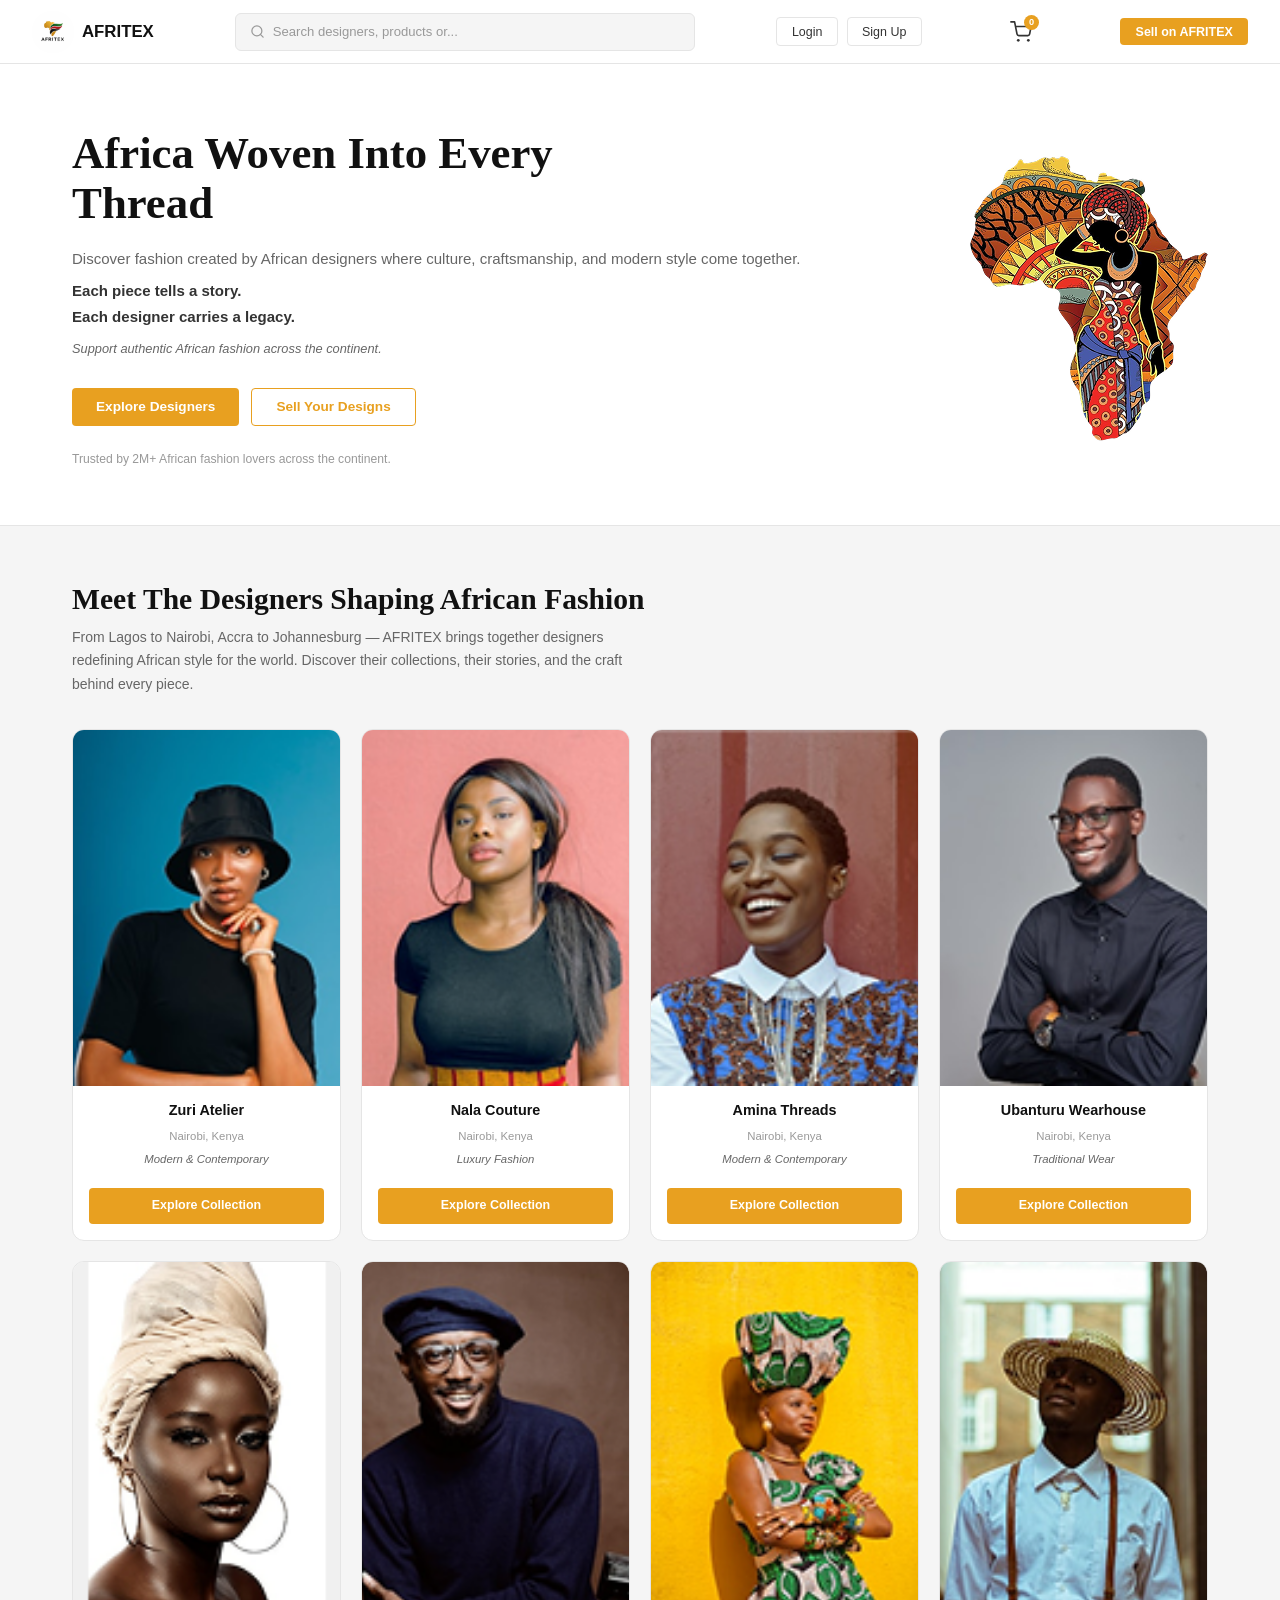
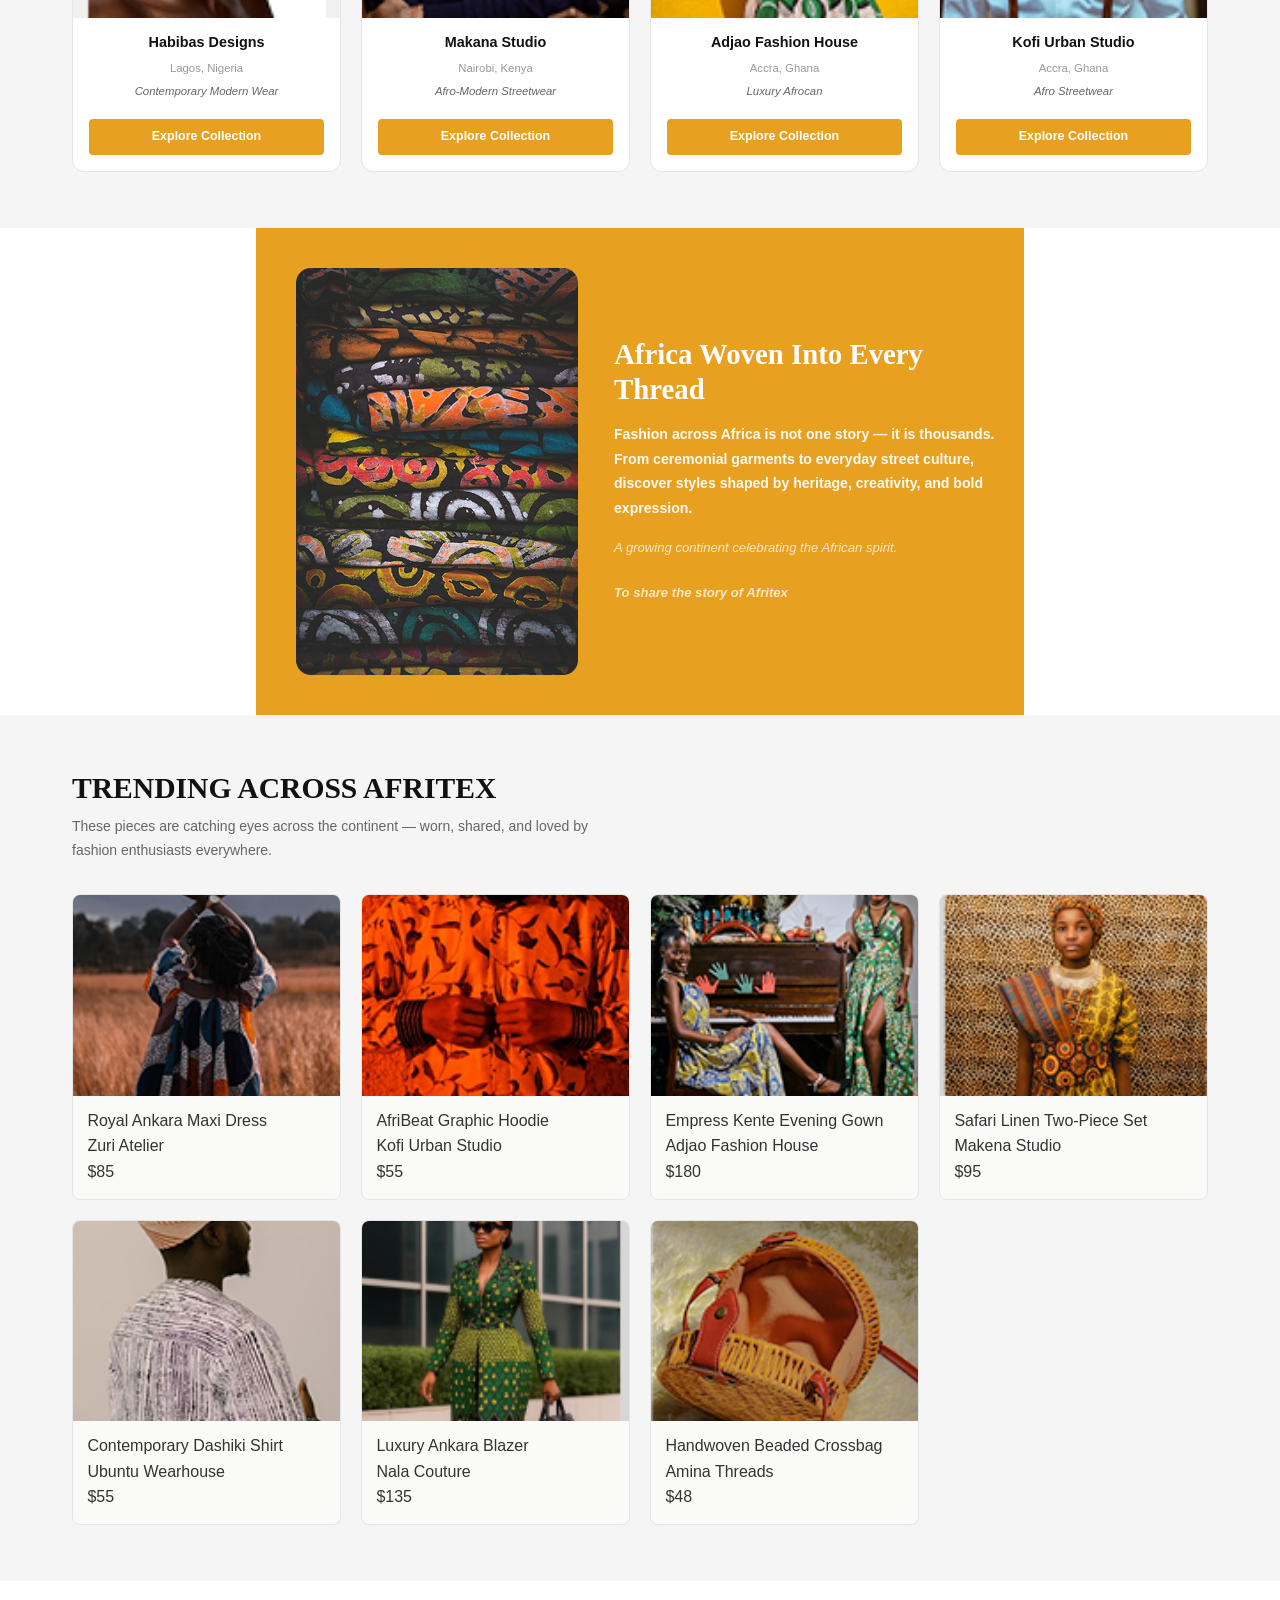
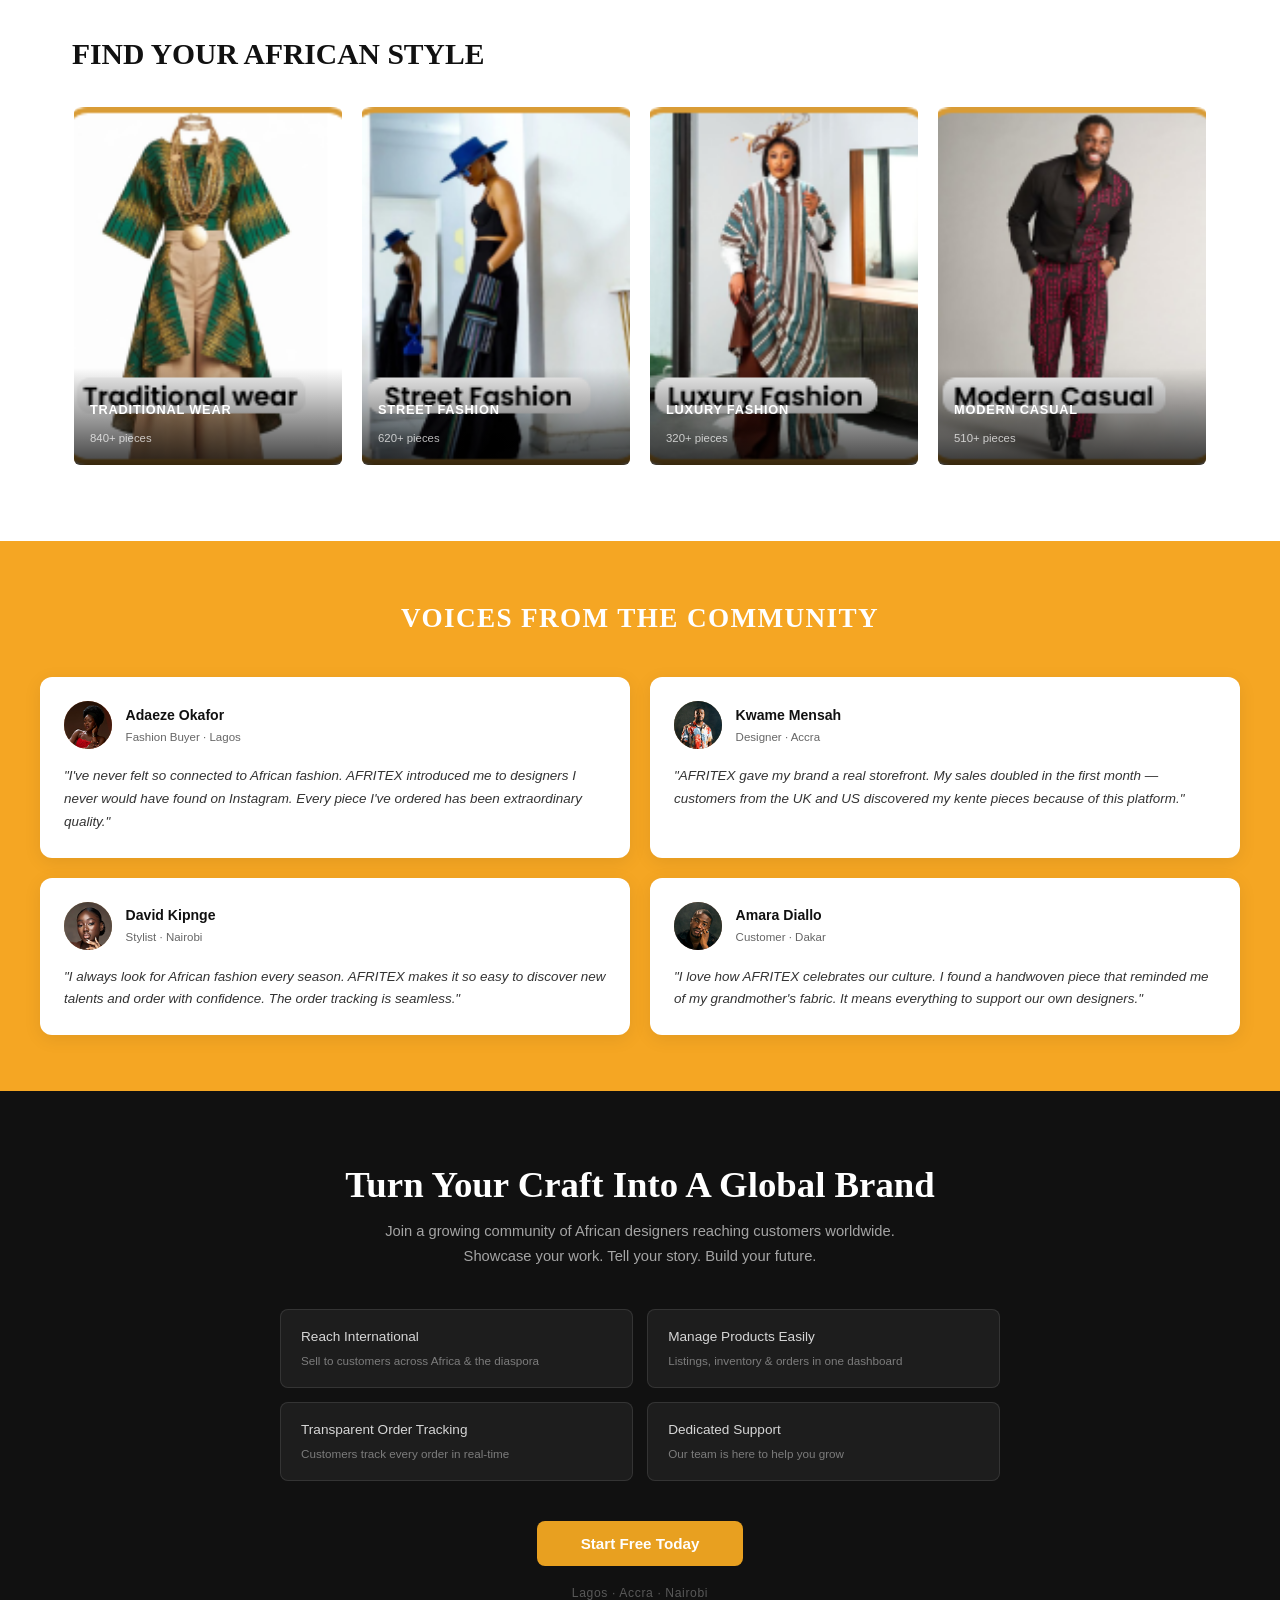
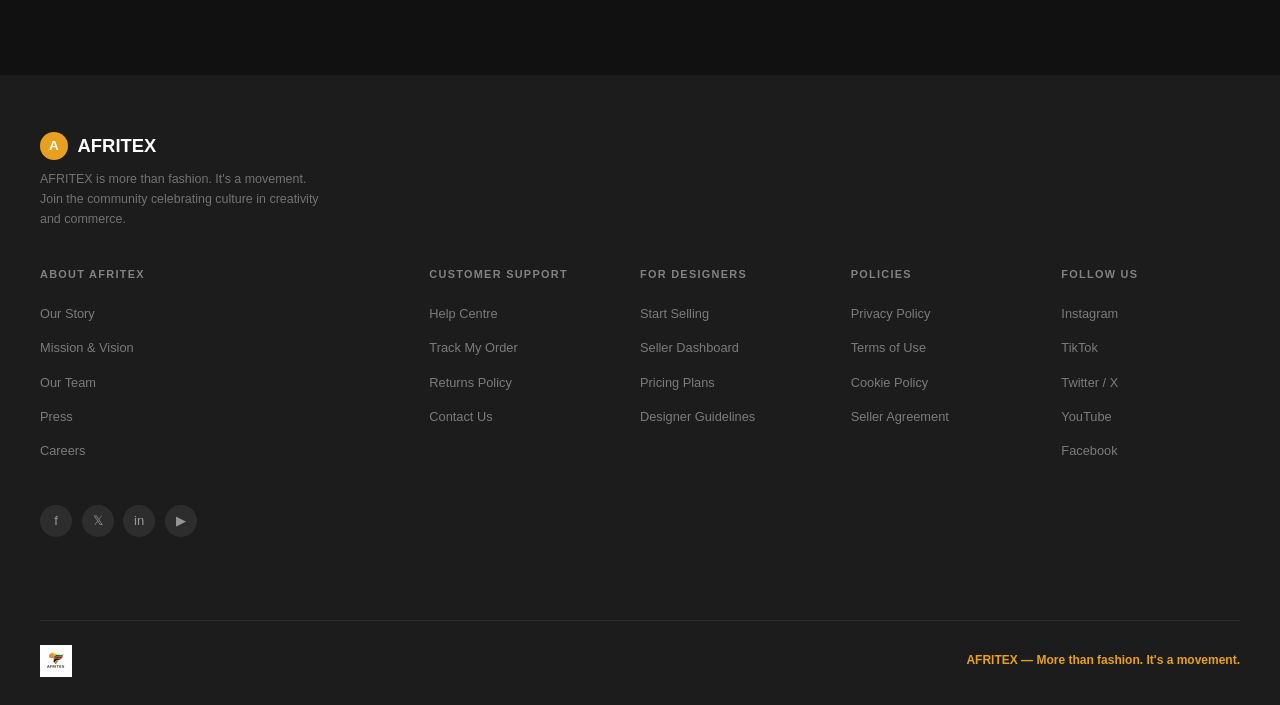
==== commit 23440c4d: "update AFRITEX-GROUP-14-CAPSTONE-PROJECT" ====
--- a/index.html
+++ b/index.html
@@ -151,8 +151,7 @@
 <div>
     <a href="pages/designersignin.html"><button class="btn-sell">Sell on AFRITEX</button></a>
     </div>
-    <div>
-      <button class="hamburger-btn" id="hamburger-btn" onclick="toggleMobileNav()">
+      <button class="hamburger-btn" id="hamburgerBtn" onclick="toggleMobileNav()">
       </button>
     </div>
   </header>
@@ -580,6 +579,6 @@
     </div>
   </footer>
   <section>
-    <script src="scripts\script.js"></script>
+    <script src="scripts\scripts.js"></script>
 </body>
-</html>
+</html>
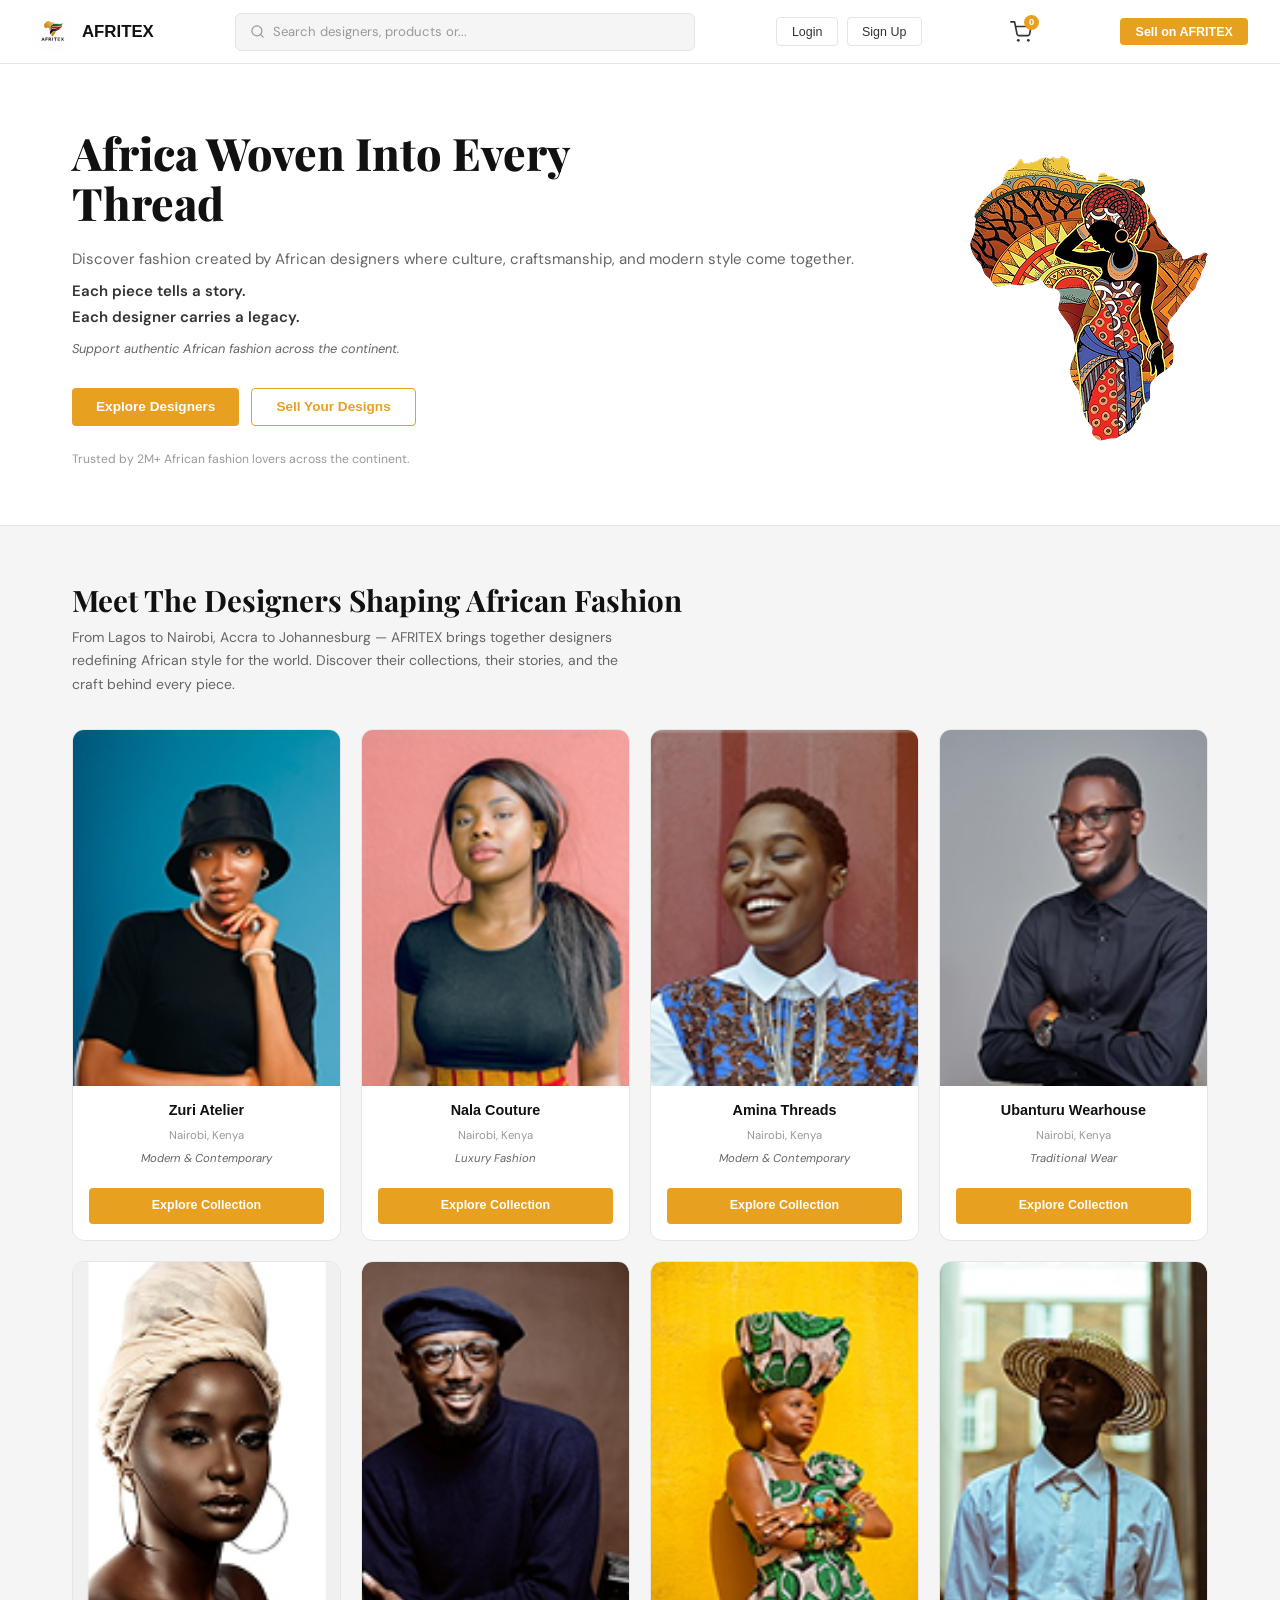
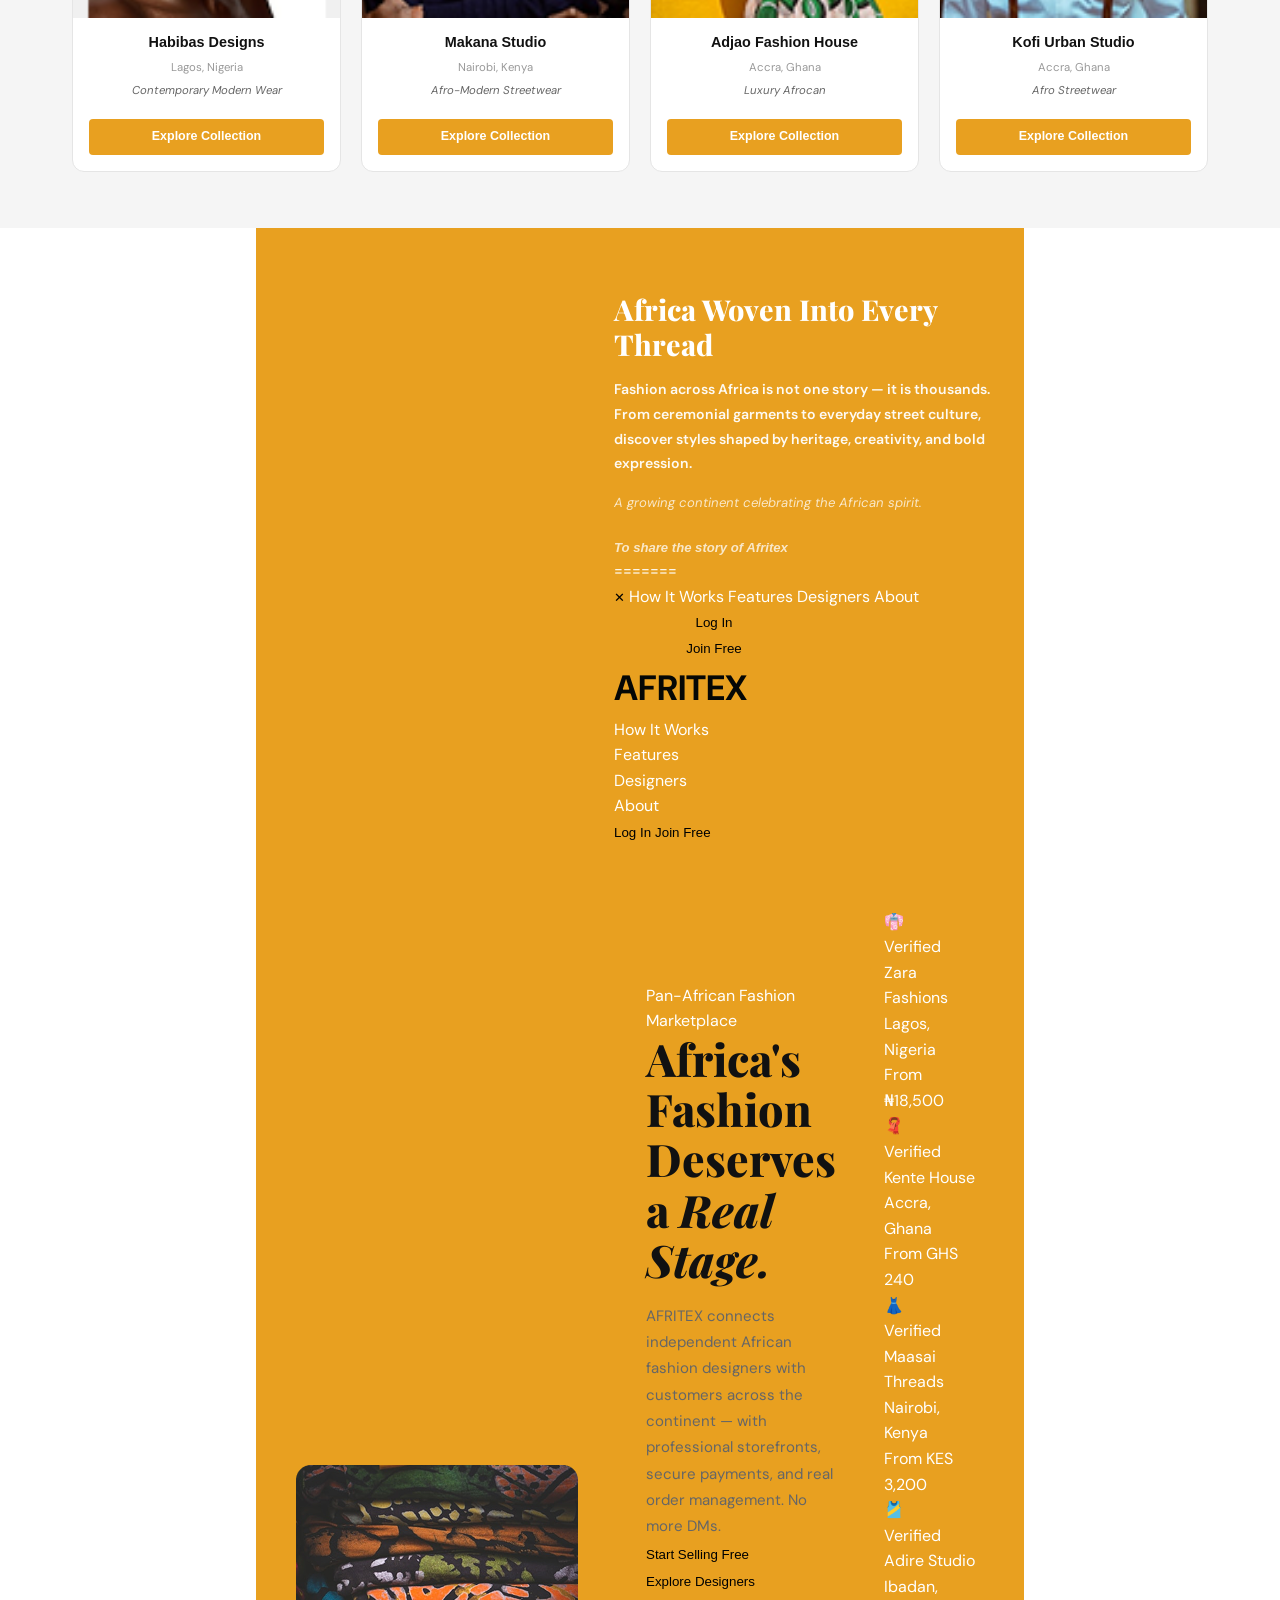
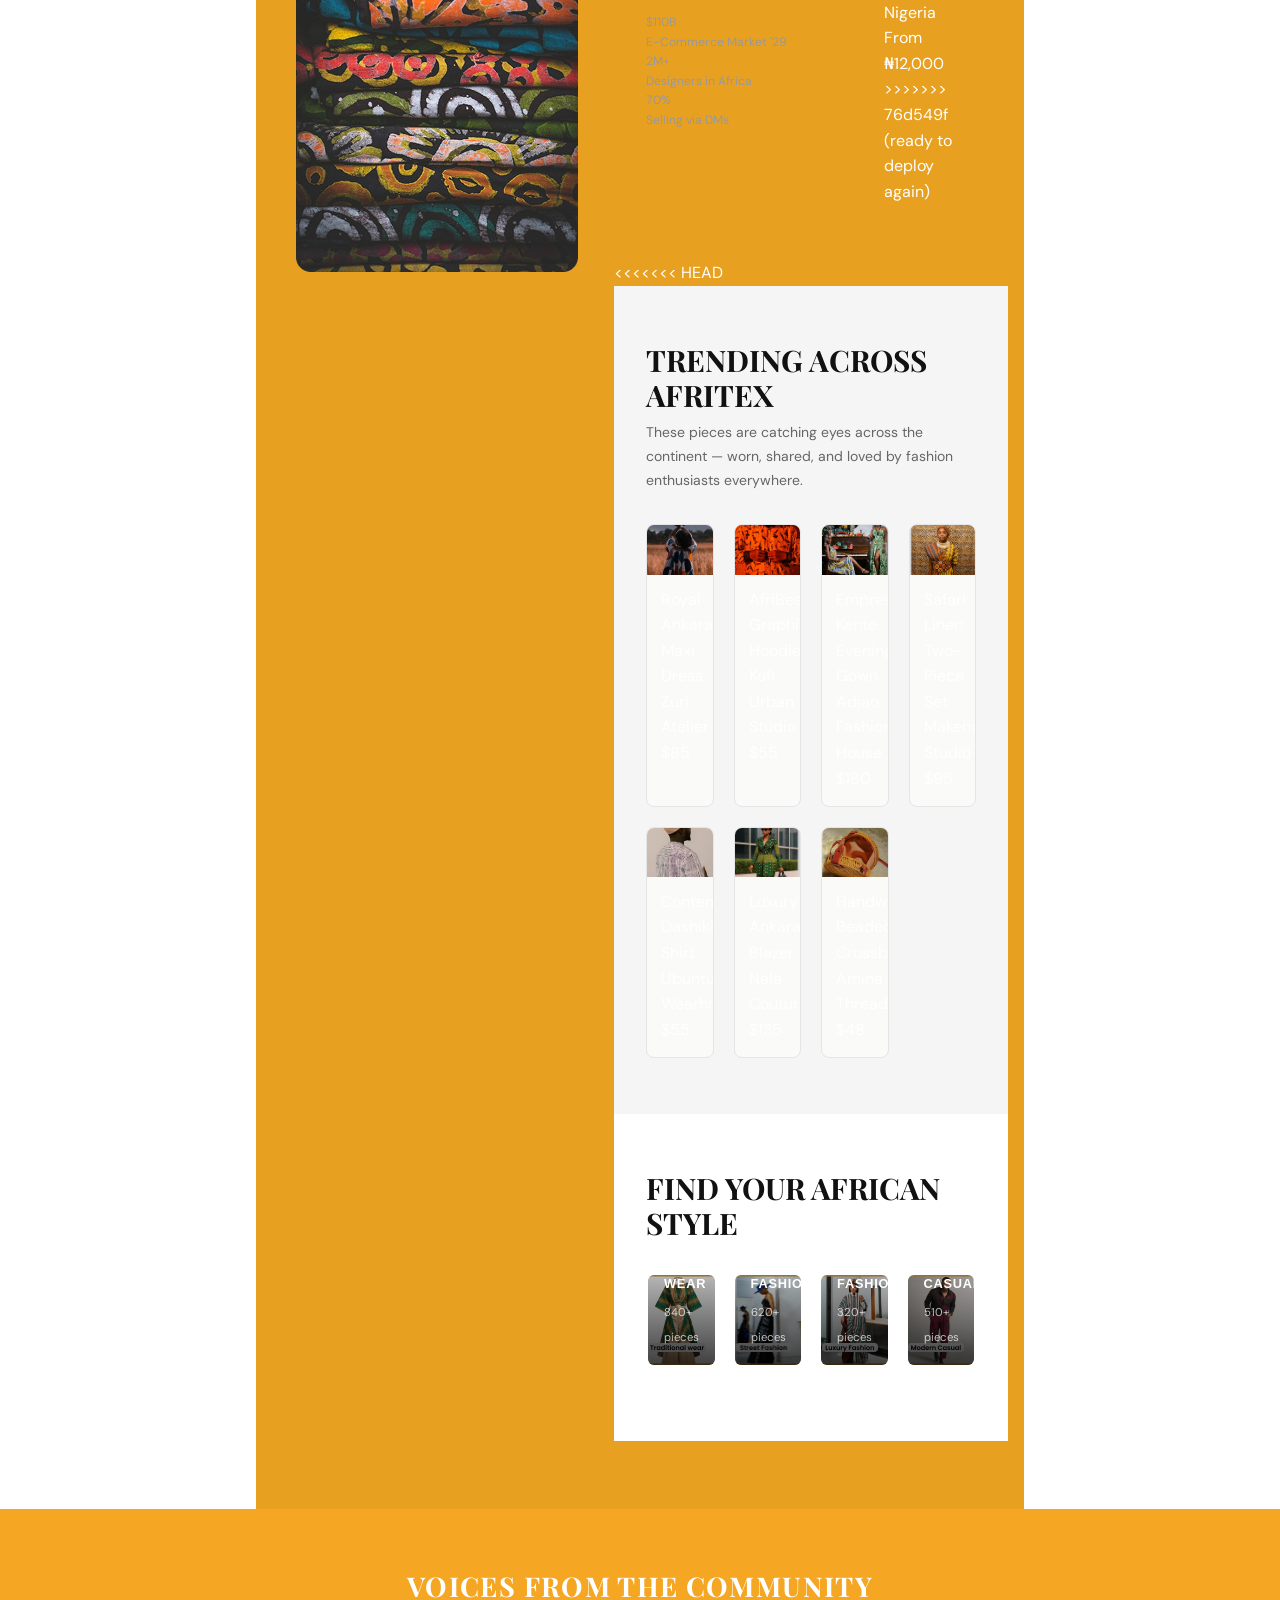
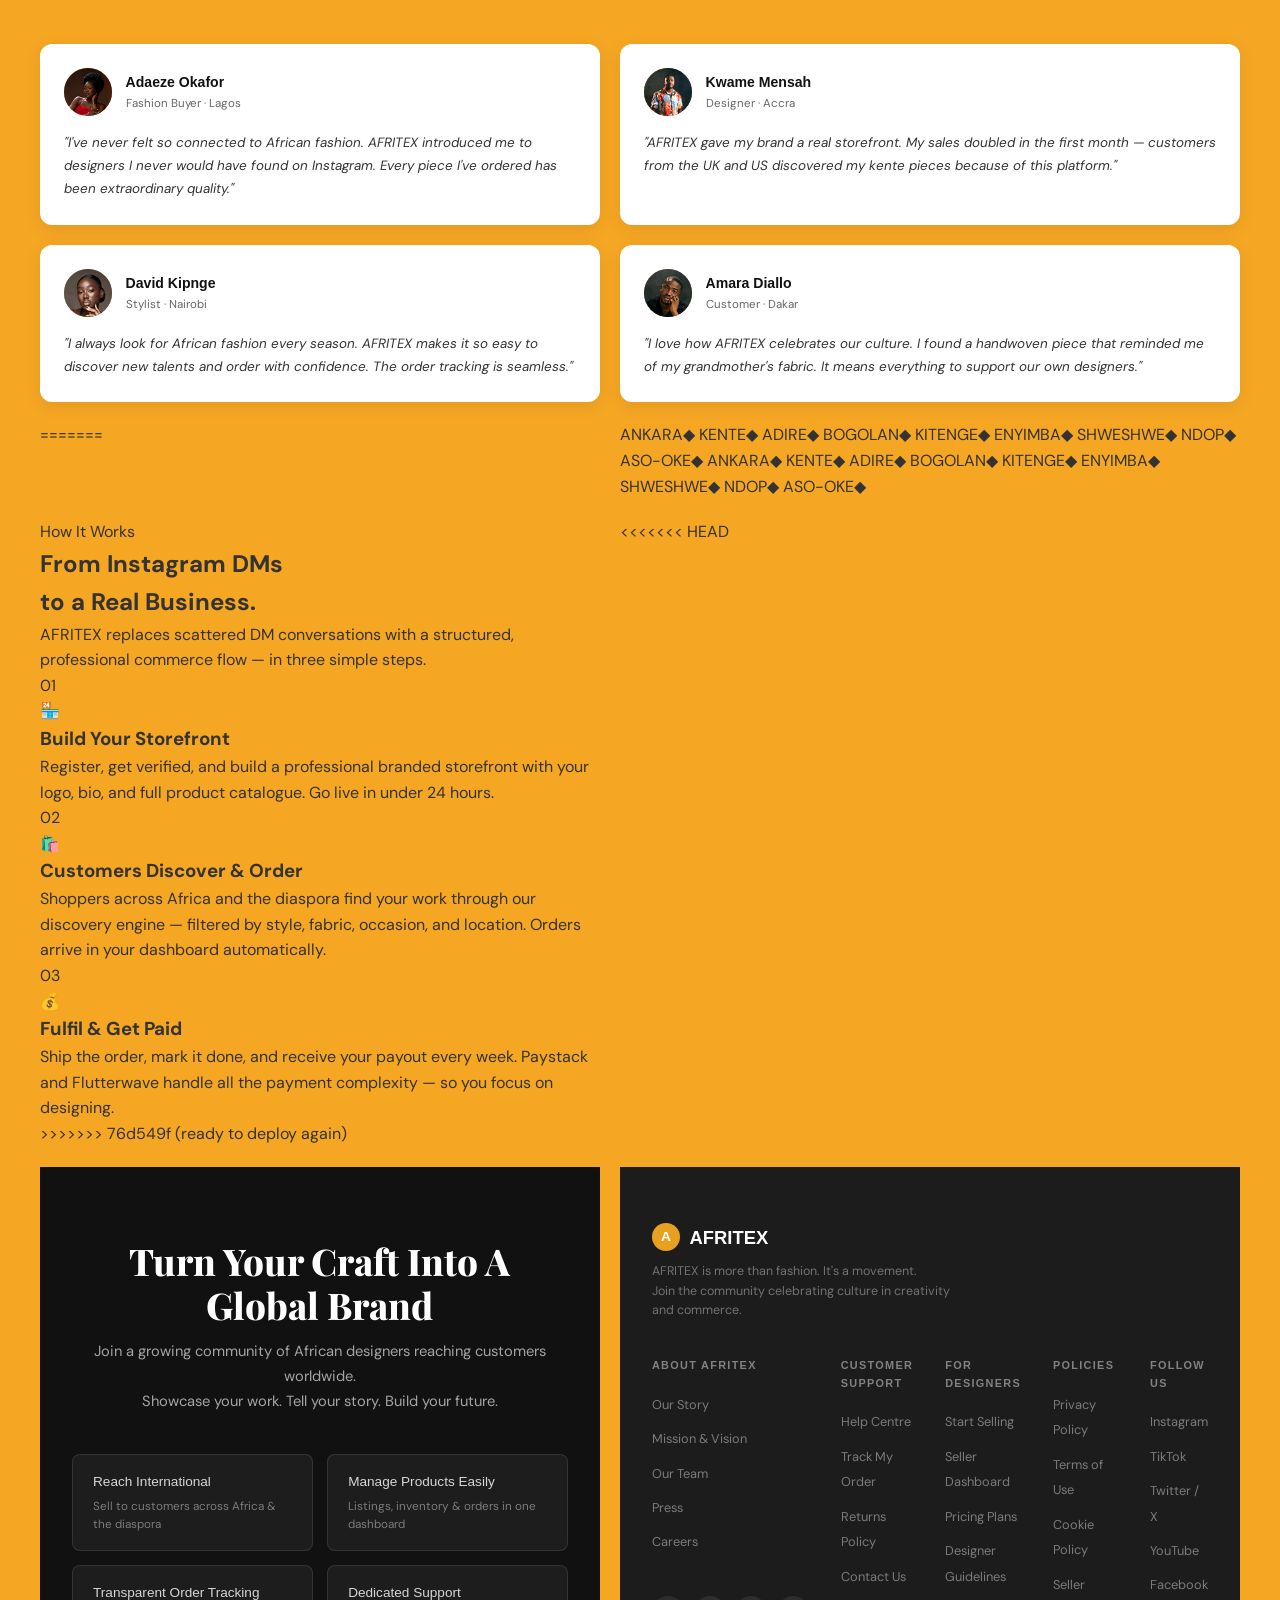
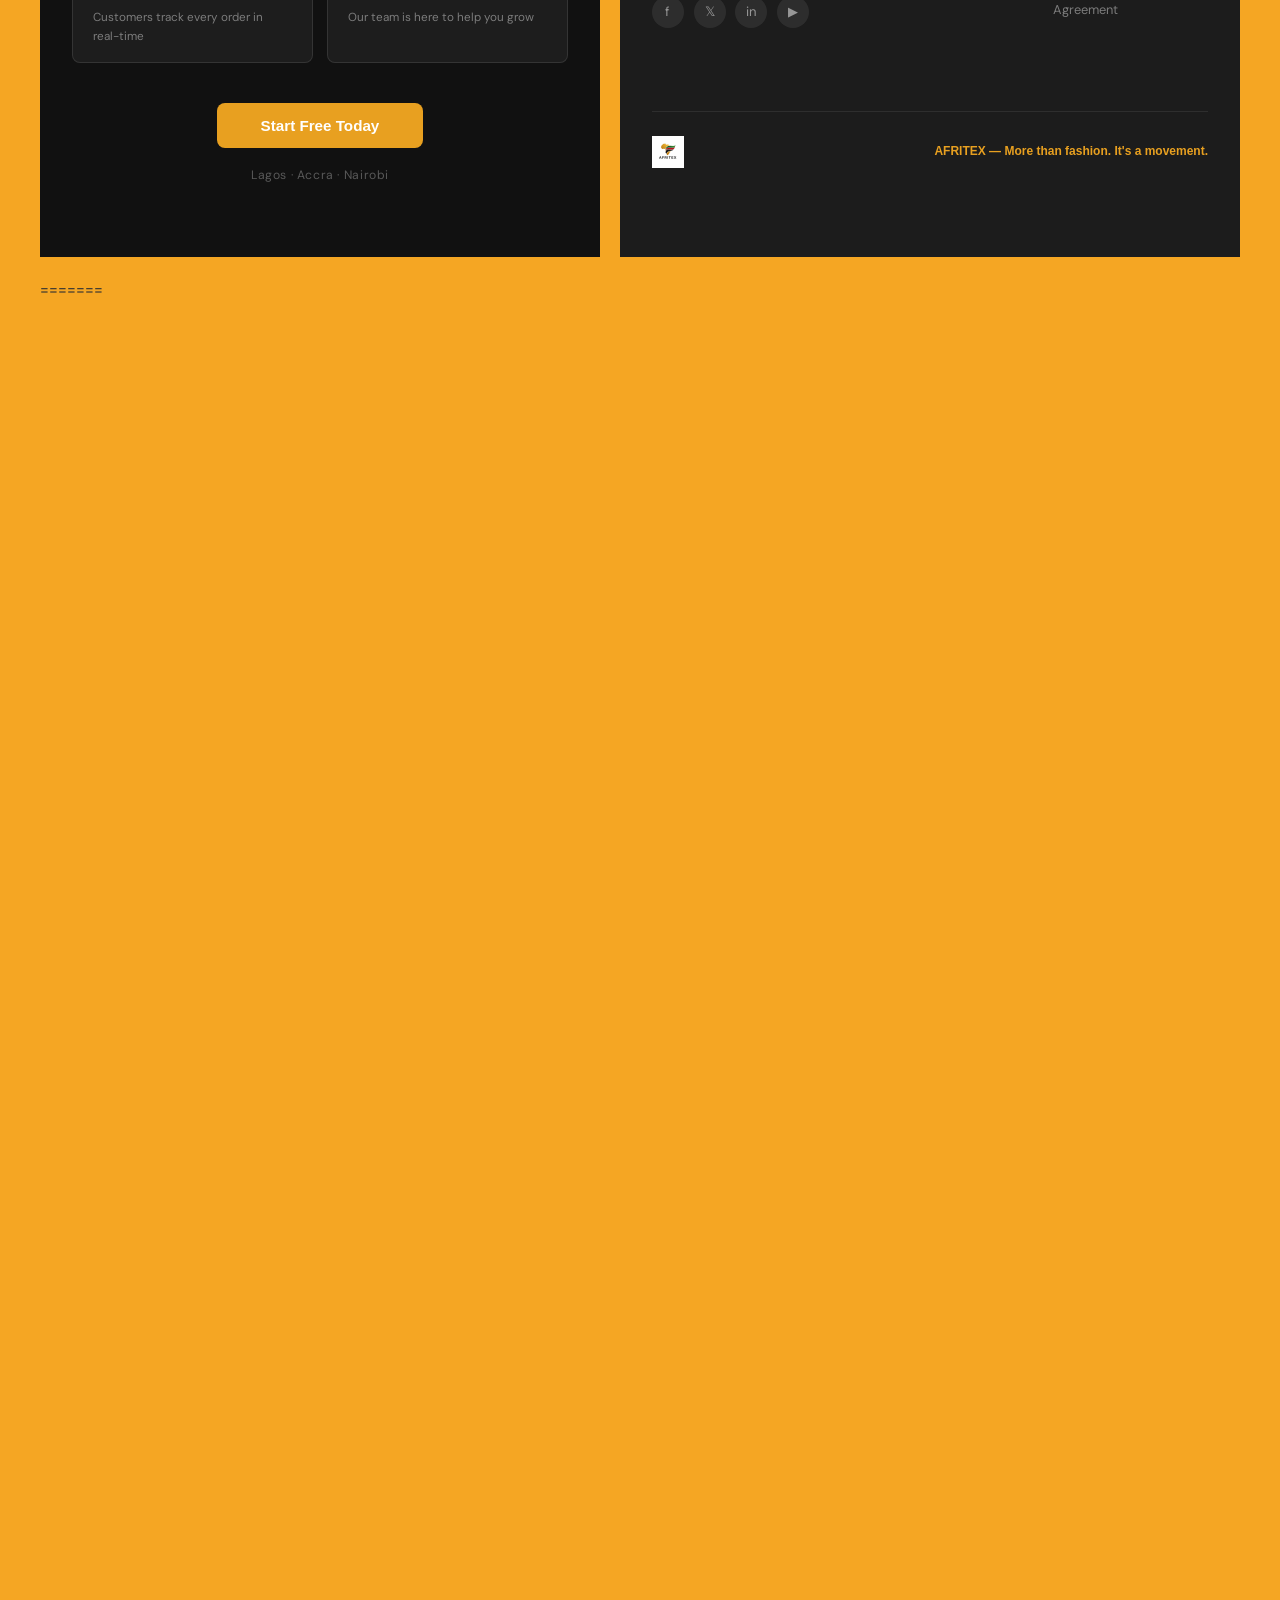
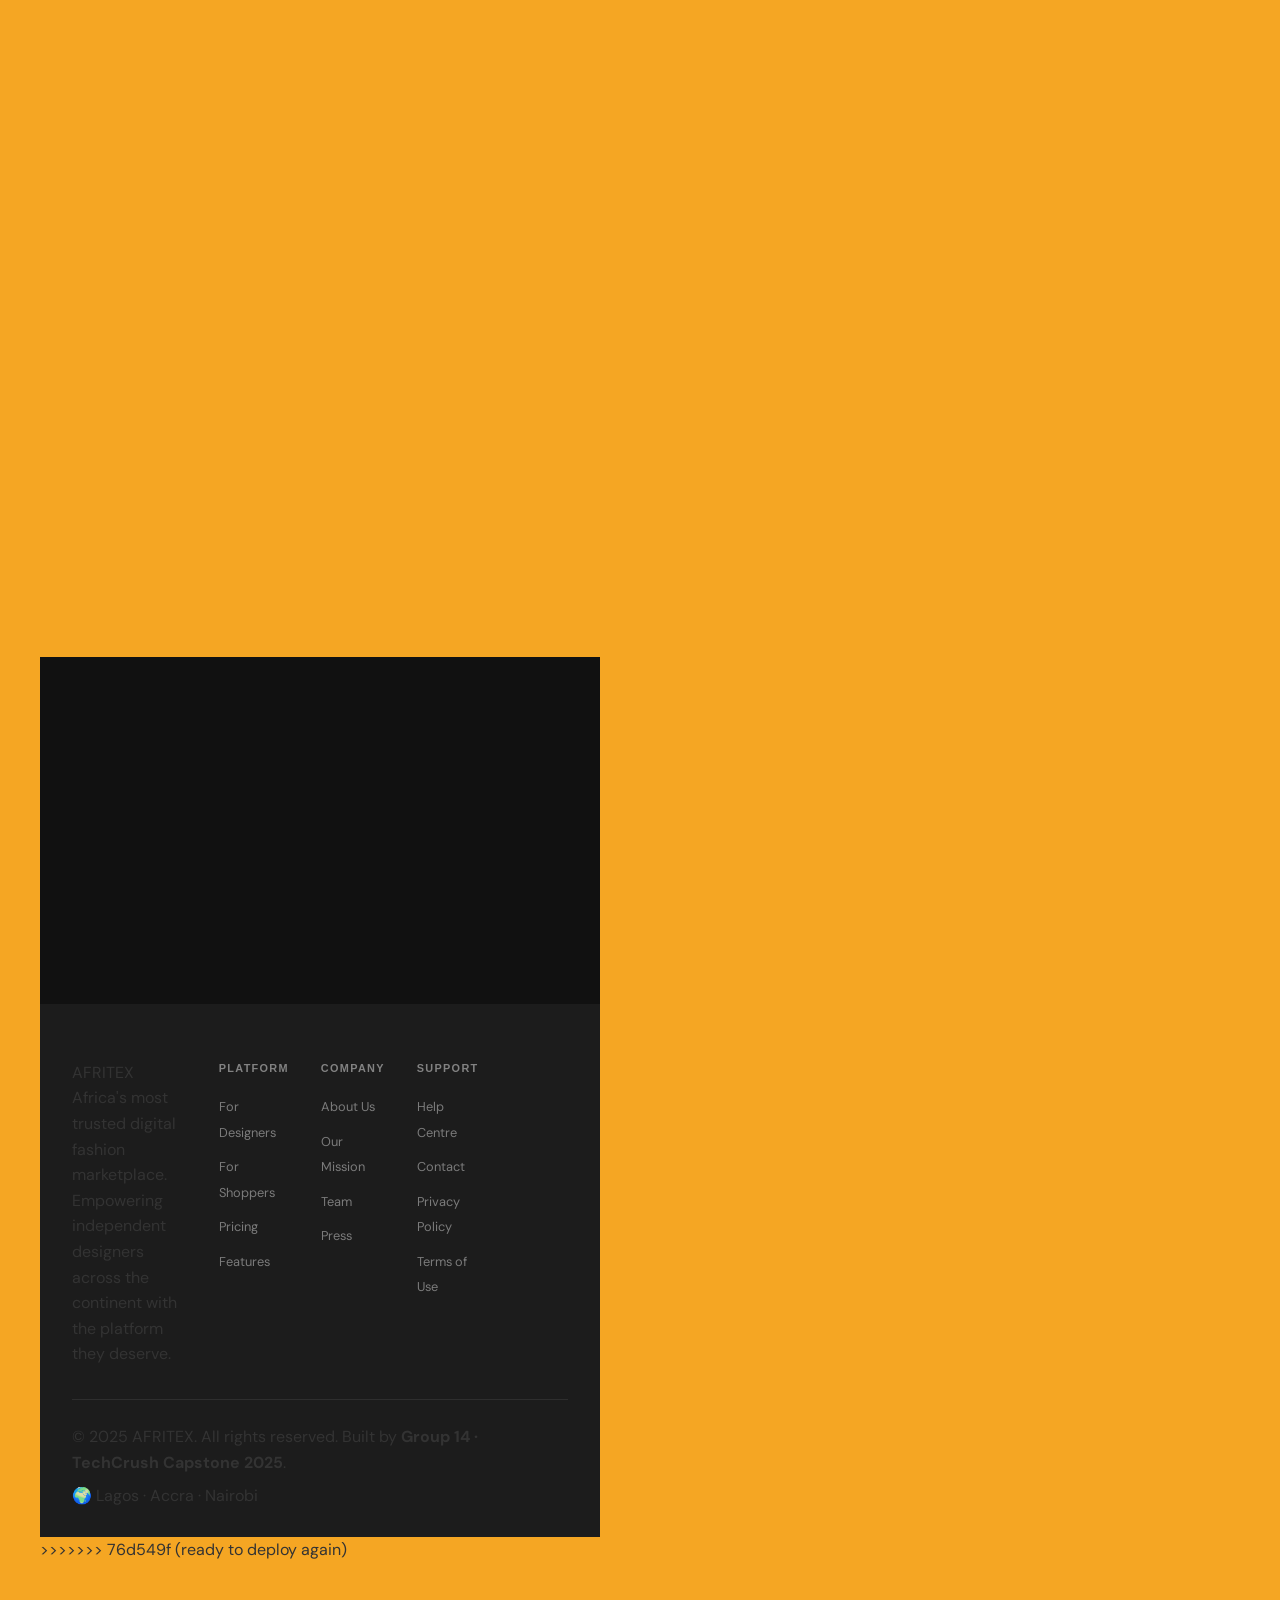
==== commit 102af015: "AFRITEX-GROUP-14-CAPSTONE-PROJECT" ====
--- a/index.html
+++ b/index.html
@@ -134,7 +134,7 @@
     </div>
 
     <div class="topbar-actions">
-      <a href="pages/customersignin.html/"><button class="btn-login">Login </button></a>
+      <a href="pages/customersignin.html"><button class="btn-login">Login </button></a>
       <a href="pages/customersignup.html"><button class="btn-SignUp">Sign Up </button></a>
     </div>
 
@@ -281,10 +281,111 @@
         <p class="feature-banner-desc">Fashion across Africa is not one story — it is thousands. From ceremonial garments to everyday street culture, discover styles shaped by heritage, creativity, and bold expression.</p>
         <p class="feature-banner-sub">A growing continent celebrating the African spirit.</p>
         <a href="#" class="btn-banner">To share the story of Afritex</a>
-      </div>
-    </div>
-  </section>
-
+=======
+  <meta charset="UTF-8" />
+  <meta name="viewport" content="width=device-width, initial-scale=1.0"/>
+  <title>AFRITEX — African Fashion Marketplace</title>
+  <link href="https://fonts.googleapis.com/css2?family=Playfair+Display:ital,wght@0,700;0,900;1,700&family=DM+Sans:wght@300;400;500;600&family=Bebas+Neue&display=swap" rel="stylesheet"/>
+  <link rel="stylesheet" href="afritex-styles.css"/>
+</head>
+<body>
+
+  <!-- MOBILE MENU -->
+  <div class="mobile-menu" id="mobileMenu">
+    <button class="mobile-close" onclick="closeMobileMenu()">✕</button>
+    <a href="#how">How It Works</a>
+    <a href="#features">Features</a>
+    <a href="#designers">Designers</a>
+    <a href="#about">About</a>
+    <button class="btn-outline" style="width:200px">Log In</button>
+    <button class="btn-primary" style="width:200px">Join Free</button>
+  </div>
+
+  <!-- NAV -->
+  <nav id="navbar">
+    <a class="nav-logo" href="#" style="font-size: 2.2rem; font-weight: 700; color: #050705;">AFRI<span>TEX</span></a>
+    <ul class="nav-links">
+      <li><a href="#how">How It Works</a></li>
+      <li><a href="#features">Features</a></li>
+      <li><a href="#designers">Designers</a></li>
+      <li><a href="#about">About</a></li>
+    </ul>
+    <div class="nav-cta">
+      <button class="btn-outline">Log In</button>
+      <button class="btn-primary">Join Free</button>
+    </div>
+    <div class="hamburger" onclick="openMobileMenu()">
+      <span></span><span></span><span></span>
+    </div>
+  </nav>
+
+  <!-- HERO -->
+  <section class="hero">
+    <div class="hero-left">
+      <div class="hero-badge">Pan-African Fashion Marketplace</div>
+      <h1 class="hero-title">
+        Africa's Fashion<br/>Deserves a
+        <em>Real Stage.</em>
+      </h1>
+      <p class="hero-subtitle">
+        AFRITEX connects independent African fashion designers with customers across the continent — with professional storefronts, secure payments, and real order management. No more DMs.
+      </p>
+      <div class="hero-actions">
+        <button class="btn-primary">Start Selling Free</button>
+        <button class="btn-outline">Explore Designers</button>
+      </div>
+      <div class="hero-stats">
+        <div class="stat-item">
+          <div class="stat-num">$110B</div>
+          <div class="stat-label">E-Commerce Market '29</div>
+        </div>
+        <div class="stat-item">
+          <div class="stat-num">2M+</div>
+          <div class="stat-label">Designers in Africa</div>
+        </div>
+        <div class="stat-item">
+          <div class="stat-num">70%</div>
+          <div class="stat-label">Selling via DMs</div>
+        </div>
+      </div>
+    </div>
+
+    <div class="hero-right">
+      <div class="hero-visual">
+        <div class="designer-card">
+          <div class="card-img"><div class="card-img-bg a">👘</div></div>
+          <div class="card-verified">Verified</div>
+          <div class="card-name">Zara Fashions</div>
+          <div class="card-loc">Lagos, Nigeria</div>
+          <div class="card-price">From ₦18,500</div>
+        </div>
+        <div class="designer-card">
+          <div class="card-img"><div class="card-img-bg b">🧣</div></div>
+          <div class="card-verified">Verified</div>
+          <div class="card-name">Kente House</div>
+          <div class="card-loc">Accra, Ghana</div>
+          <div class="card-price">From GHS 240</div>
+        </div>
+        <div class="designer-card">
+          <div class="card-img"><div class="card-img-bg c">👗</div></div>
+          <div class="card-verified">Verified</div>
+          <div class="card-name">Maasai Threads</div>
+          <div class="card-loc">Nairobi, Kenya</div>
+          <div class="card-price">From KES 3,200</div>
+        </div>
+        <div class="designer-card">
+          <div class="card-img"><div class="card-img-bg d">🎽</div></div>
+          <div class="card-verified">Verified</div>
+          <div class="card-name">Adire Studio</div>
+          <div class="card-loc">Ibadan, Nigeria</div>
+          <div class="card-price">From ₦12,000</div>
+        </div>
+>>>>>>> 76d549f (ready to deploy again)
+      </div>
+    </div>
+  </section>
+
+<<<<<<< HEAD
 
   <!-- ═══════════════════════════════════════════
        TRENDING
@@ -484,10 +585,60 @@
           <p class="testimonial-text">"I love how AFRITEX celebrates our culture. I found a handwoven piece that reminded me of my grandmother's fabric. It means everything to support our own designers."</p>
         </div>
 
-      </div>
-    </div>
-  </section>
-
+=======
+  <!-- TICKER -->
+  <div class="ticker-wrap">
+    <div class="ticker-track" id="tickerTrack">
+      <span class="ticker-item">ANKARA</span><span class="ticker-dot">◆</span>
+      <span class="ticker-item">KENTE</span><span class="ticker-dot">◆</span>
+      <span class="ticker-item">ADIRE</span><span class="ticker-dot">◆</span>
+      <span class="ticker-item">BOGOLAN</span><span class="ticker-dot">◆</span>
+      <span class="ticker-item">KITENGE</span><span class="ticker-dot">◆</span>
+      <span class="ticker-item">ENYIMBA</span><span class="ticker-dot">◆</span>
+      <span class="ticker-item">SHWESHWE</span><span class="ticker-dot">◆</span>
+      <span class="ticker-item">NDOP</span><span class="ticker-dot">◆</span>
+      <span class="ticker-item">ASO-OKE</span><span class="ticker-dot">◆</span>
+      <span class="ticker-item">ANKARA</span><span class="ticker-dot">◆</span>
+      <span class="ticker-item">KENTE</span><span class="ticker-dot">◆</span>
+      <span class="ticker-item">ADIRE</span><span class="ticker-dot">◆</span>
+      <span class="ticker-item">BOGOLAN</span><span class="ticker-dot">◆</span>
+      <span class="ticker-item">KITENGE</span><span class="ticker-dot">◆</span>
+      <span class="ticker-item">ENYIMBA</span><span class="ticker-dot">◆</span>
+      <span class="ticker-item">SHWESHWE</span><span class="ticker-dot">◆</span>
+      <span class="ticker-item">NDOP</span><span class="ticker-dot">◆</span>
+      <span class="ticker-item">ASO-OKE</span><span class="ticker-dot">◆</span>
+    </div>
+  </div>
+
+  <!-- HOW IT WORKS -->
+  <section class="section" id="how">
+    <div class="section-label reveal">How It Works</div>
+    <h2 class="section-title reveal">From Instagram DMs<br/>to a Real Business.</h2>
+    <p class="section-sub reveal">AFRITEX replaces scattered DM conversations with a structured, professional commerce flow — in three simple steps.</p>
+    <div class="how-grid reveal">
+      <div class="how-step">
+        <div class="step-num">01</div>
+        <div class="step-icon">🏪</div>
+        <h3 class="step-title">Build Your Storefront</h3>
+        <p class="step-desc">Register, get verified, and build a professional branded storefront with your logo, bio, and full product catalogue. Go live in under 24 hours.</p>
+      </div>
+      <div class="how-step">
+        <div class="step-num">02</div>
+        <div class="step-icon">🛍️</div>
+        <h3 class="step-title">Customers Discover & Order</h3>
+        <p class="step-desc">Shoppers across Africa and the diaspora find your work through our discovery engine — filtered by style, fabric, occasion, and location. Orders arrive in your dashboard automatically.</p>
+      </div>
+      <div class="how-step">
+        <div class="step-num">03</div>
+        <div class="step-icon">💰</div>
+        <h3 class="step-title">Fulfil & Get Paid</h3>
+        <p class="step-desc">Ship the order, mark it done, and receive your payout every week. Paystack and Flutterwave handle all the payment complexity — so you focus on designing.</p>
+>>>>>>> 76d549f (ready to deploy again)
+      </div>
+    </div>
+  </section>
+
+<<<<<<< HEAD
   <!-- ═══════════════════════════════════════════
        CTA
   ═══════════════════════════════════════════ -->
@@ -581,4 +732,203 @@
   <section>
     <script src="scripts\scripts.js"></script>
 </body>
-</html>+</html>
+=======
+  <!-- FEATURES -->
+  <section class="features" id="features">
+    <div class="feat-header">
+      <div>
+        <div class="section-label reveal">Platform Features</div>
+        <h2 class="section-title reveal">Everything You Need.<br/>Nothing You Don't.</h2>
+      </div>
+      <button class="btn-primary reveal" style="white-space:nowrap">See All Features</button>
+    </div>
+    <div class="feat-grid">
+      <div class="feat-card reveal">
+        <div class="feat-icon">✅</div>
+        <h3 class="feat-title">Verified Storefronts</h3>
+        <p class="feat-desc">Every designer completes ID & portfolio verification. Customers shop with full confidence knowing every seller is authentic.</p>
+      </div>
+      <div class="feat-card reveal">
+        <div class="feat-icon">🔐</div>
+        <h3 class="feat-title">Secure Checkout</h3>
+        <p class="feat-desc">Cart, checkout, and payment via Paystack & Flutterwave. Instant email confirmation for buyers and sellers.</p>
+      </div>
+      <div class="feat-card reveal">
+        <div class="feat-icon">📊</div>
+        <h3 class="feat-title">Analytics Dashboard</h3>
+        <p class="feat-desc">See your best-selling products, peak order days, revenue trends, and customer demographics — all in one place.</p>
+      </div>
+      <div class="feat-card reveal">
+        <div class="feat-icon">🔍</div>
+        <h3 class="feat-title">Discovery Engine</h3>
+        <p class="feat-desc">Algolia-powered search lets customers filter by style, occasion, fabric type, designer city, and price range.</p>
+      </div>
+      <div class="feat-card reveal">
+        <div class="feat-icon">📦</div>
+        <h3 class="feat-title">Order Management</h3>
+        <p class="feat-desc">Every order lands in your dashboard with full customer details, size selection, and delivery address. Zero DM management.</p>
+      </div>
+      <div class="feat-card reveal">
+        <div class="feat-icon">⭐</div>
+        <h3 class="feat-title">Ratings & Reviews</h3>
+        <p class="feat-desc">Build social proof that outlasts any Instagram story. Customer reviews are verified, public, and boost your discovery ranking.</p>
+      </div>
+      <div class="feat-card reveal">
+        <div class="feat-icon">📱</div>
+        <h3 class="feat-title">Mobile-First Design</h3>
+        <p class="feat-desc">Designed for Africa's smartphone-first consumers. Blazing fast on 3G and fully responsive on every device.</p>
+      </div>
+      <div class="feat-card reveal">
+        <div class="feat-icon">🚀</div>
+        <h3 class="feat-title">Growth Promotions</h3>
+        <p class="feat-desc">Boost your storefront or specific products with transparent, performance-tracked ad campaigns starting from $5/day.</p>
+      </div>
+    </div>
+  </section>
+
+  <!-- DESIGNERS SHOWCASE -->
+  <section class="showcase" id="designers">
+    <div class="showcase-header reveal">
+      <div>
+        <div class="section-label">Featured Designers</div>
+        <h2 class="section-title">Meet the Creators<br/>Behind the Craft.</h2>
+      </div>
+      <button class="btn-outline">Browse All Designers →</button>
+    </div>
+    <div class="designers-grid">
+      <div class="designer-tile reveal">
+        <div class="designer-tile-bg dt-a">👘</div>
+        <div class="designer-tile-overlay">
+          <div class="dt-name">Amaka Ankara Studio</div>
+          <div class="dt-city">Lagos, Nigeria</div>
+          <span class="dt-badge">✓ Verified · 48 Sales</span>
+        </div>
+      </div>
+      <div class="designer-tile reveal">
+        <div class="designer-tile-bg dt-b">🧣</div>
+        <div class="designer-tile-overlay">
+          <div class="dt-name">Kente Heritage Co.</div>
+          <div class="dt-city">Accra, Ghana</div>
+          <span class="dt-badge">✓ Verified · 127 Sales</span>
+        </div>
+      </div>
+      <div class="designer-tile reveal">
+        <div class="designer-tile-bg dt-c">👗</div>
+        <div class="designer-tile-overlay">
+          <div class="dt-name">Savanna Threads</div>
+          <div class="dt-city">Nairobi, Kenya</div>
+          <span class="dt-badge">✓ Verified · 89 Sales</span>
+        </div>
+      </div>
+      <div class="designer-tile reveal">
+        <div class="designer-tile-bg dt-d">🎽</div>
+        <div class="designer-tile-overlay">
+          <div class="dt-name">Adire Collective</div>
+          <div class="dt-city">Ibadan, Nigeria</div>
+          <span class="dt-badge">✓ Verified · 203 Sales</span>
+        </div>
+      </div>
+    </div>
+  </section>
+
+  <!-- STATS BANNER -->
+  <div class="stats-banner">
+    <div class="banner-stat reveal">
+      <span class="banner-num" data-target="110">0</span><span class="banner-num" style="font-size:2rem">B</span>
+      <div class="banner-label">E-Commerce Market by 2029</div>
+    </div>
+    <div class="banner-stat reveal">
+      <span class="banner-num" data-target="2">0</span><span class="banner-num" style="font-size:2rem">M+</span>
+      <div class="banner-label">Independent Designers in Africa</div>
+    </div>
+    <div class="banner-stat reveal">
+      <span class="banner-num" data-target="70">0</span><span class="banner-num" style="font-size:2rem">%</span>
+      <div class="banner-label">Still Selling via Social DMs</div>
+    </div>
+    <div class="banner-stat reveal">
+      <span class="banner-num" data-target="65">0</span><span class="banner-num" style="font-size:2rem">%</span>
+      <div class="banner-label">Designers Are Women-Led</div>
+    </div>
+  </div>
+
+  <!-- TESTIMONIAL -->
+  <section class="testimonial" id="about">
+    <div class="test-inner reveal">
+      <p class="test-quote">
+        "Talented African designers are invisible online — not because they lack skill, but because they lack the platform. AFRITEX changes that."
+      </p>
+      <div class="test-author">
+        <div class="test-avatar">👤</div>
+        <div>
+          <div class="test-name">Sikirat Aderogba</div>
+          <div class="test-role">Lead Product Manager · AFRITEX · TechCrush Capstone 2025</div>
+        </div>
+      </div>
+    </div>
+  </section>
+
+  <!-- CTA -->
+  <section class="cta-section">
+    <div class="reveal">
+      <h2 class="cta-title">
+        Ready to Sell<br/>
+        <span>Like a Professional?</span>
+      </h2>
+    </div>
+    <div class="cta-right reveal">
+      <p class="cta-desc">
+        Join AFRITEX for free today. Build your storefront, list your products, and start receiving real orders — no DMs, no chaos, no missed sales.
+      </p>
+      <div class="cta-actions">
+        <button class="btn-white">Start Selling Free</button>
+        <button class="btn-ghost-white">Shop African Fashion</button>
+      </div>
+    </div>
+  </section>
+
+  <!-- FOOTER -->
+  <footer>
+    <div class="footer-grid">
+      <div class="footer-brand">
+        <a class="nav-logo" href="#">AFRI<span>TEX</span></a>
+        <p>Africa's most trusted digital fashion marketplace. Empowering independent designers across the continent with the platform they deserve.</p>
+      </div>
+      <div class="footer-col">
+        <h4>Platform</h4>
+        <ul>
+          <li><a href="#">For Designers</a></li>
+          <li><a href="#">For Shoppers</a></li>
+          <li><a href="#">Pricing</a></li>
+          <li><a href="#">Features</a></li>
+        </ul>
+      </div>
+      <div class="footer-col">
+        <h4>Company</h4>
+        <ul>
+          <li><a href="#">About Us</a></li>
+          <li><a href="#">Our Mission</a></li>
+          <li><a href="#">Team</a></li>
+          <li><a href="#">Press</a></li>
+        </ul>
+      </div>
+      <div class="footer-col">
+        <h4>Support</h4>
+        <ul>
+          <li><a href="#">Help Centre</a></li>
+          <li><a href="#">Contact</a></li>
+          <li><a href="#">Privacy Policy</a></li>
+          <li><a href="#">Terms of Use</a></li>
+        </ul>
+      </div>
+    </div>
+    <div class="footer-bottom">
+      <span>© 2025 AFRITEX. All rights reserved. Built by <strong>Group 14 · TechCrush Capstone 2025</strong>.</span>
+      <span>🌍 Lagos · Accra · Nairobi</span>
+    </div>
+  </footer>
+
+  <script src="afritex-script.js"></script>
+</body>
+</html>
+>>>>>>> 76d549f (ready to deploy again)
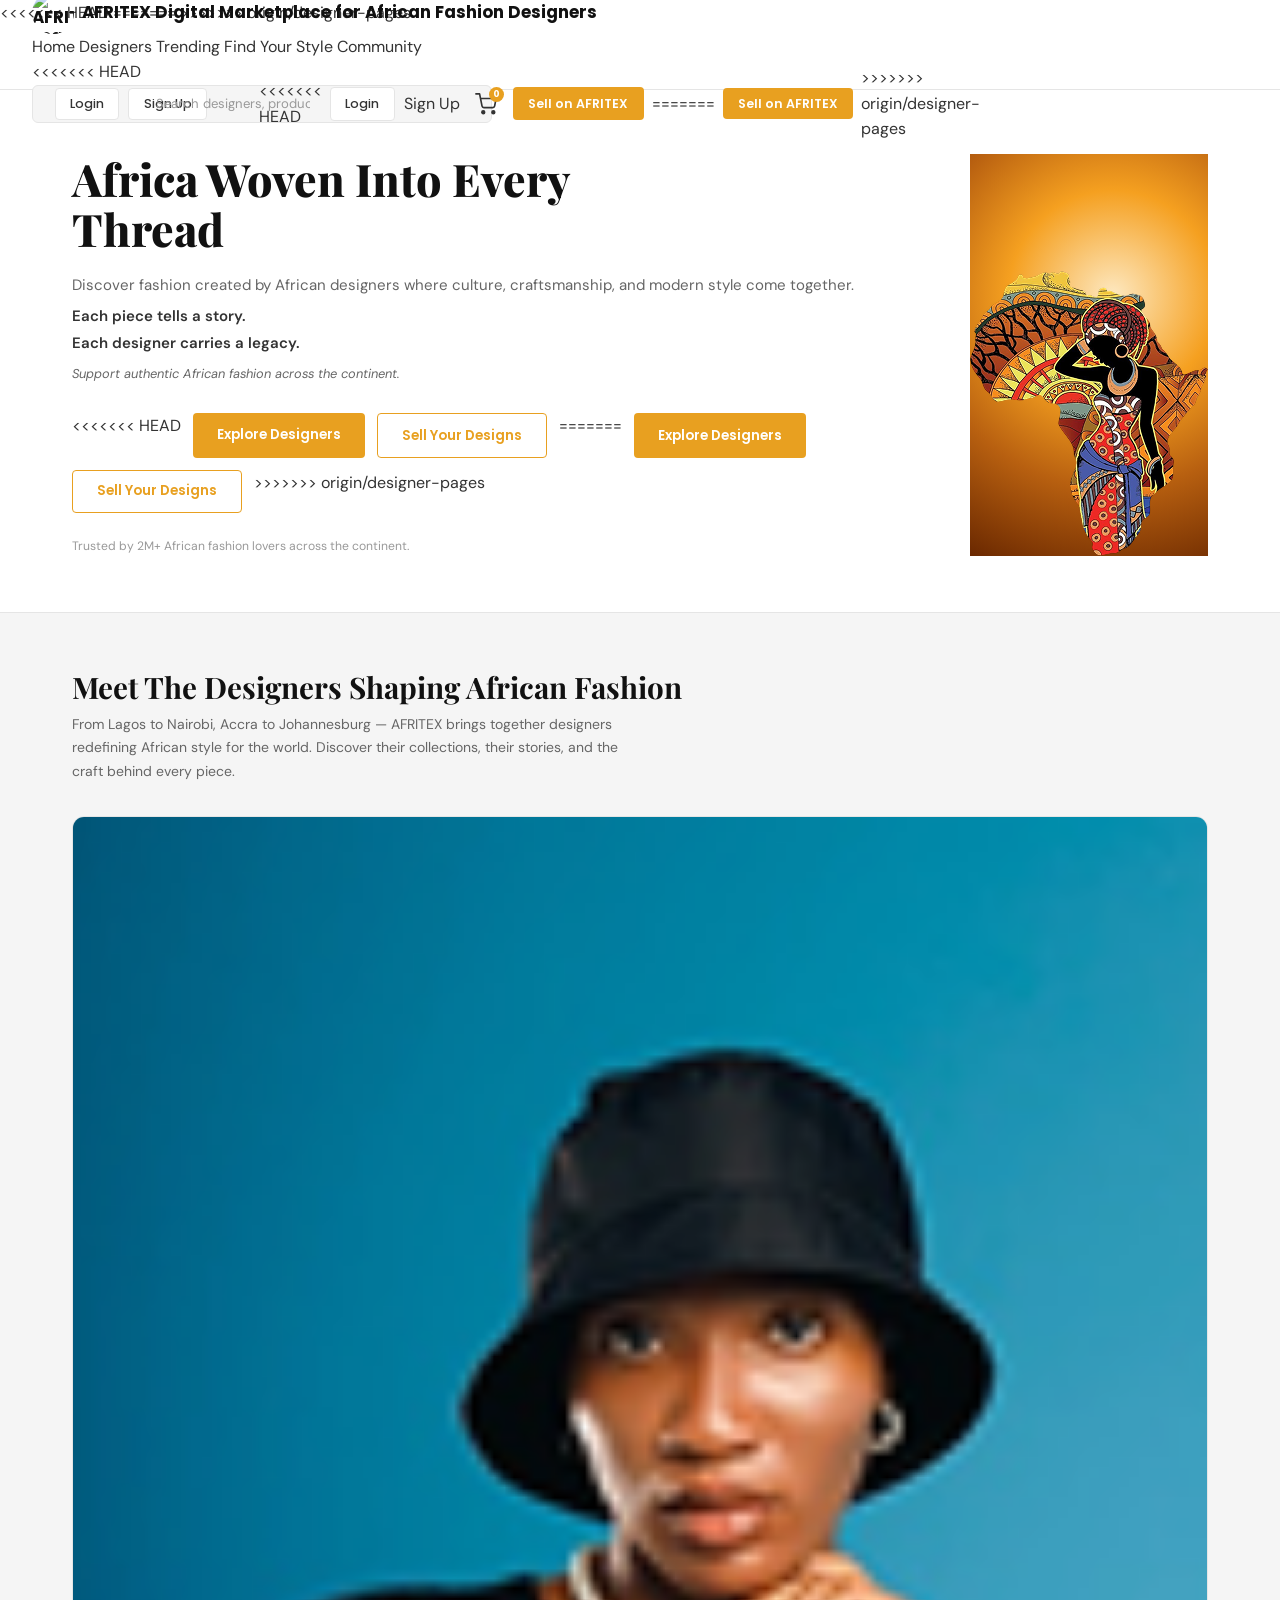
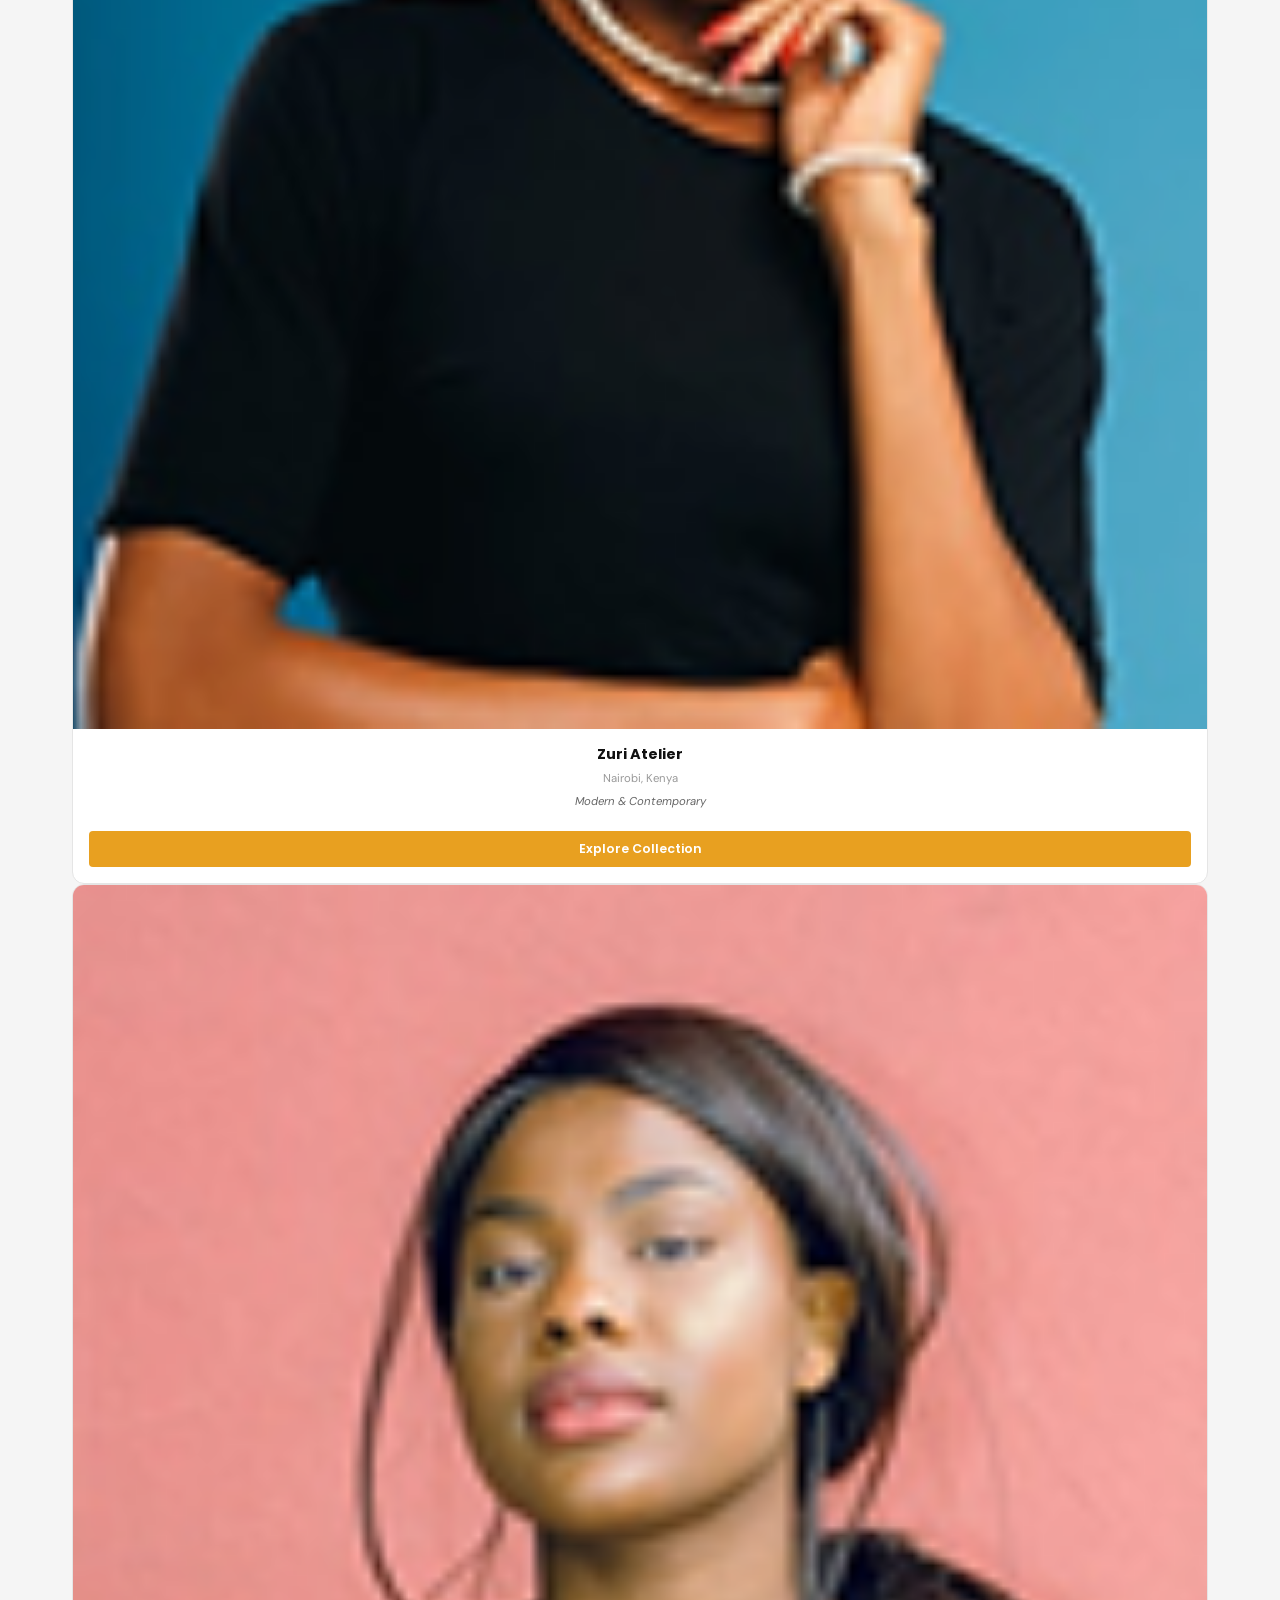
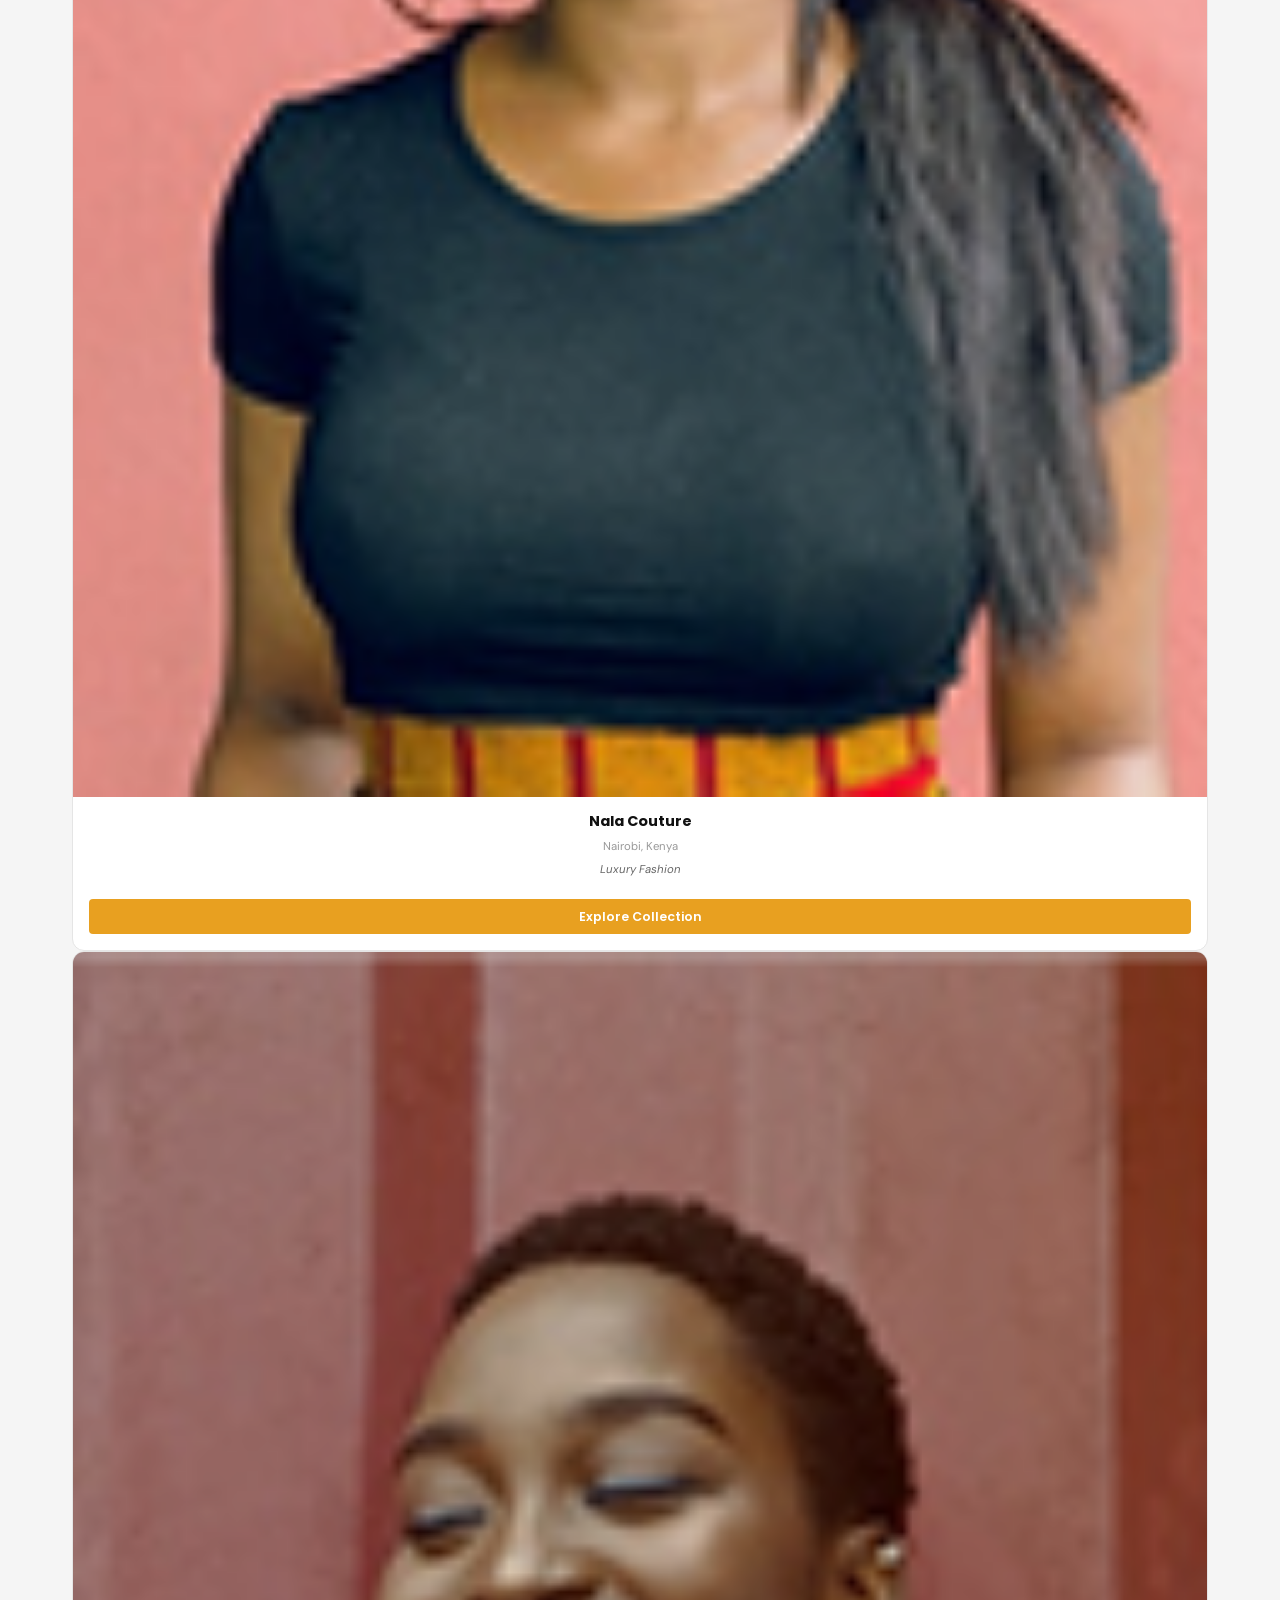
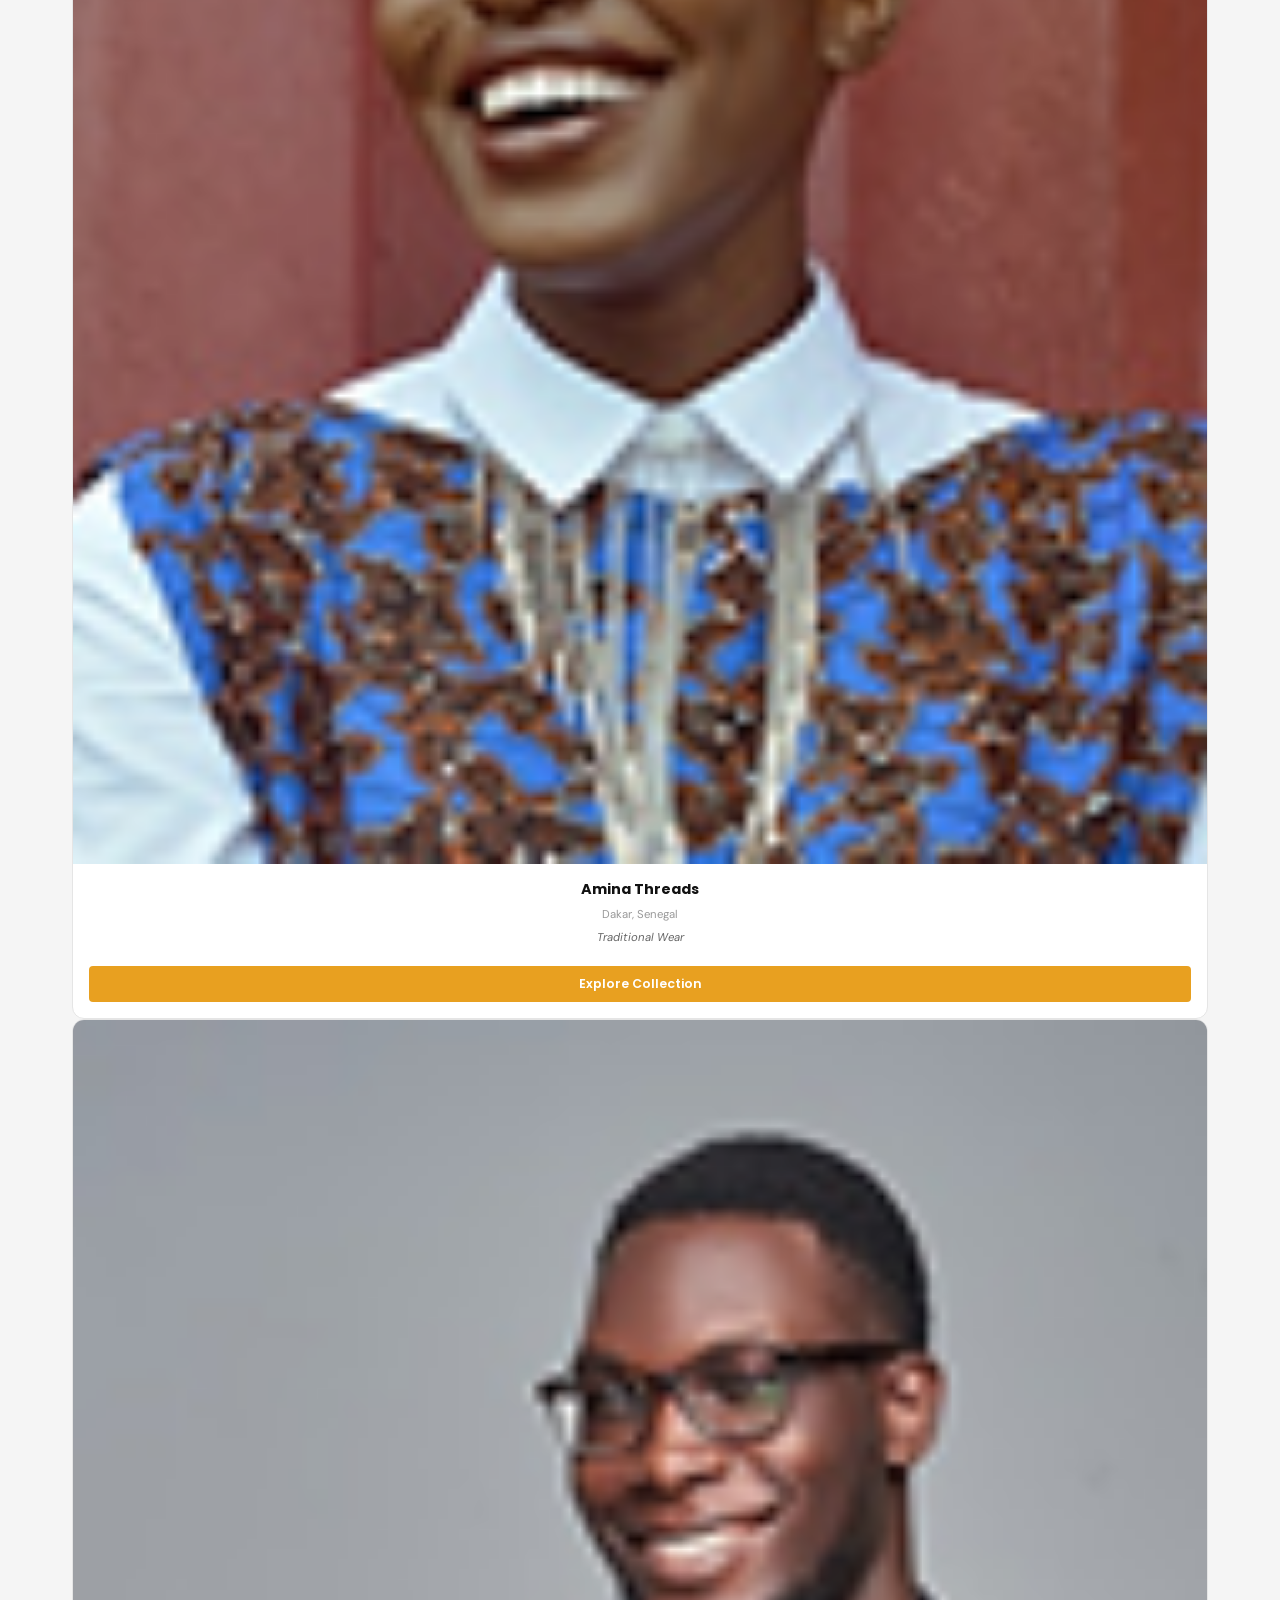
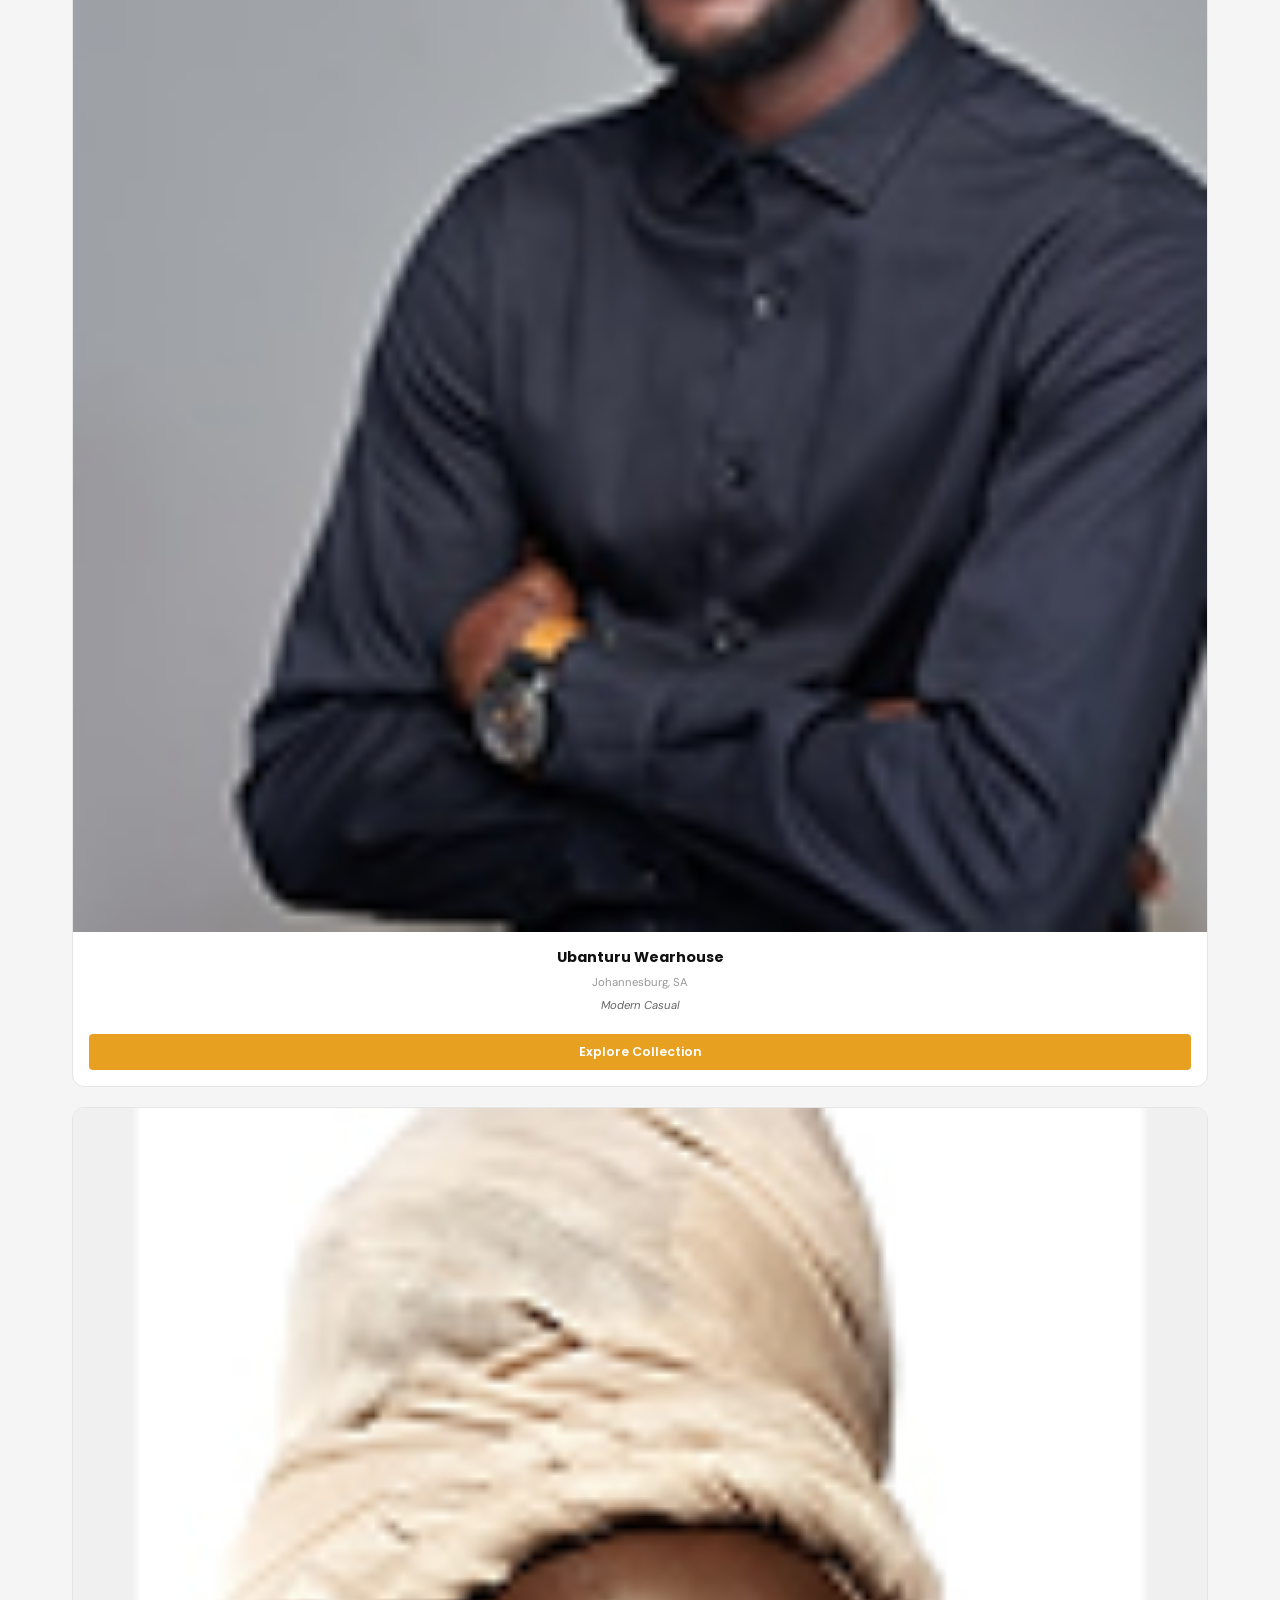
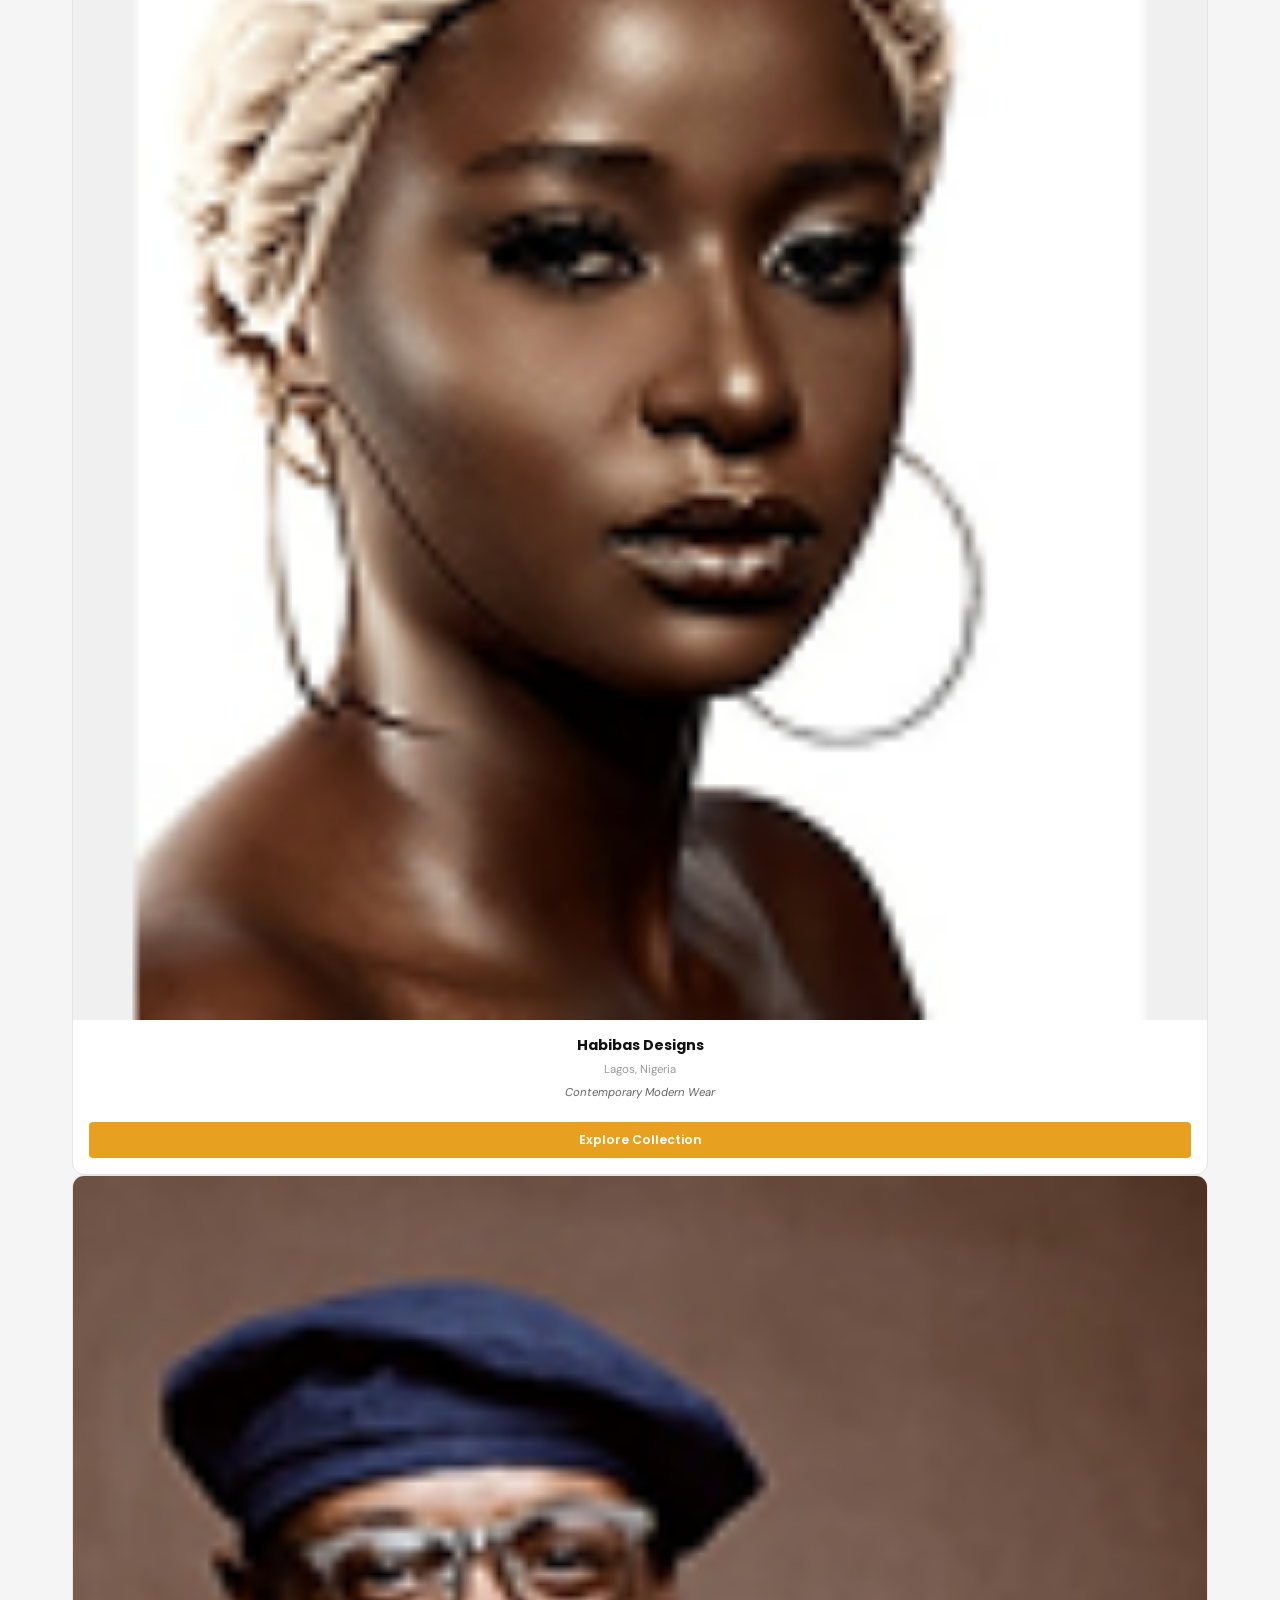
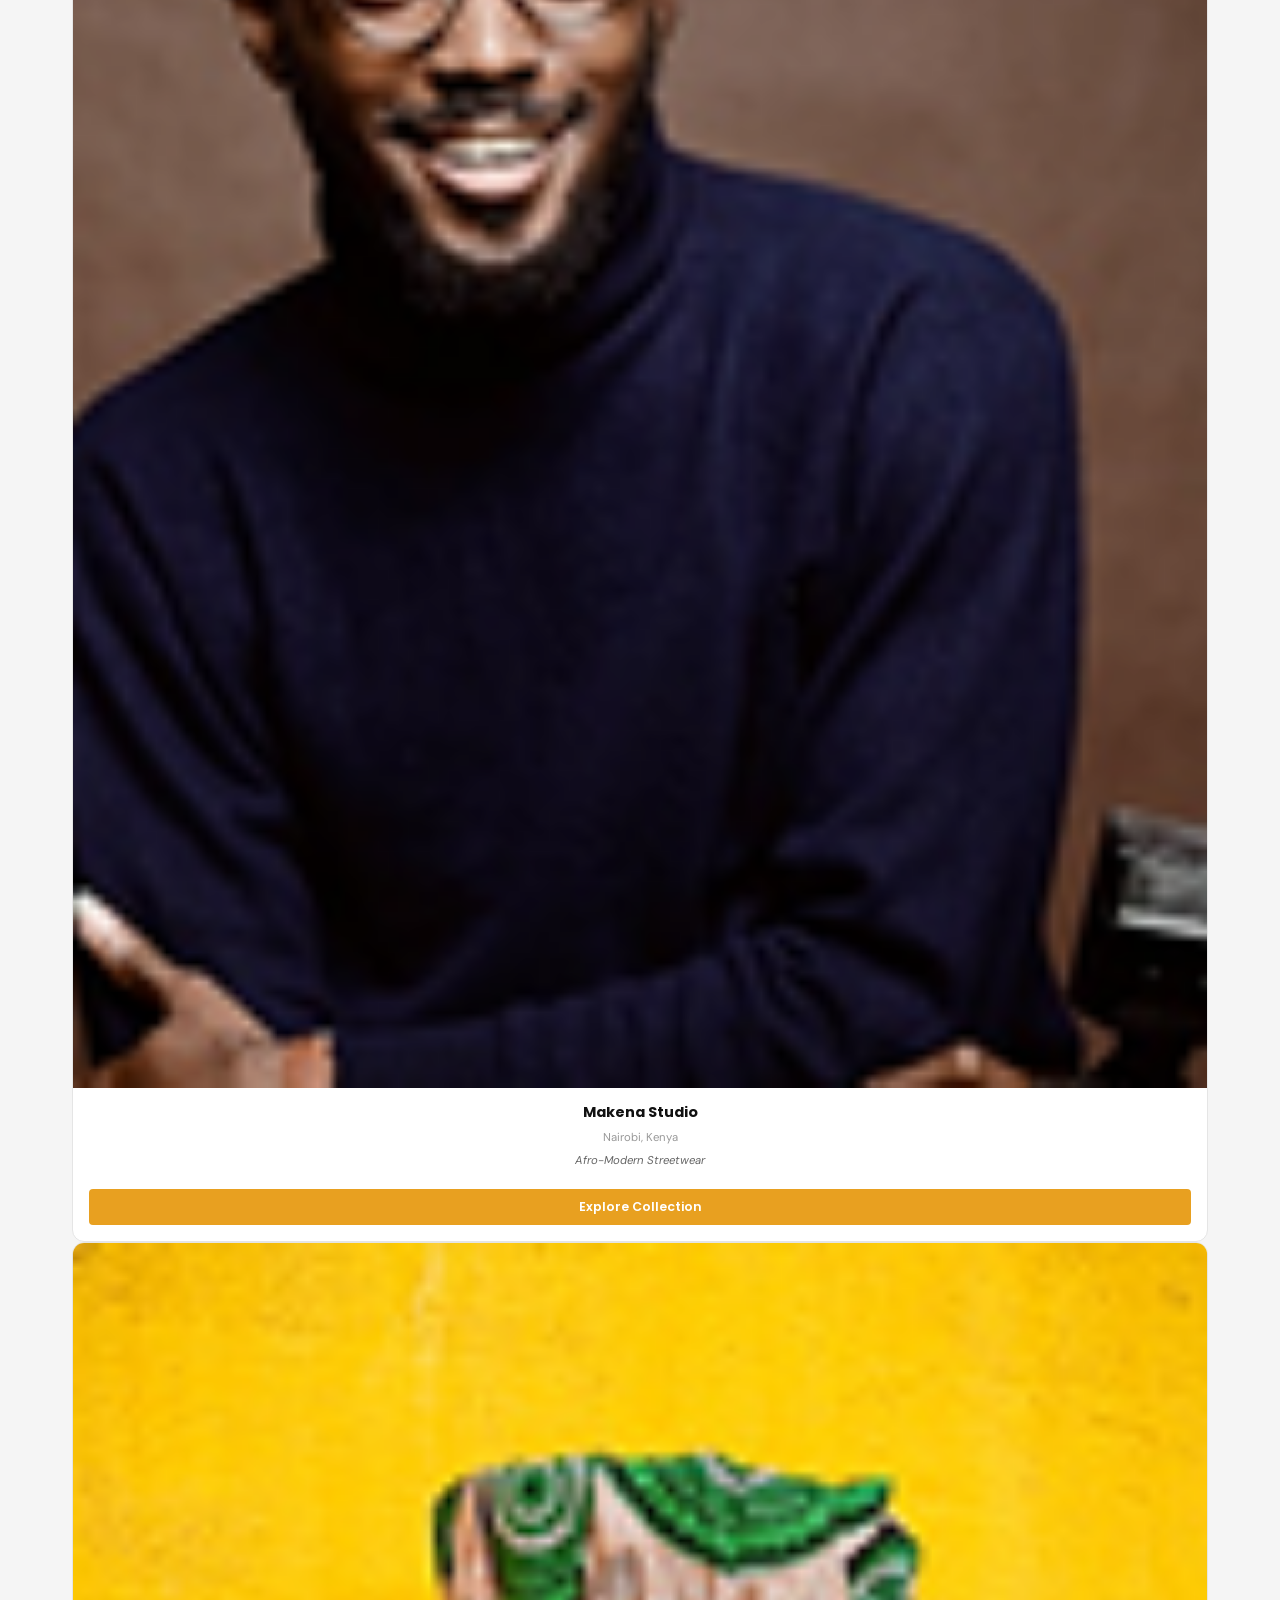
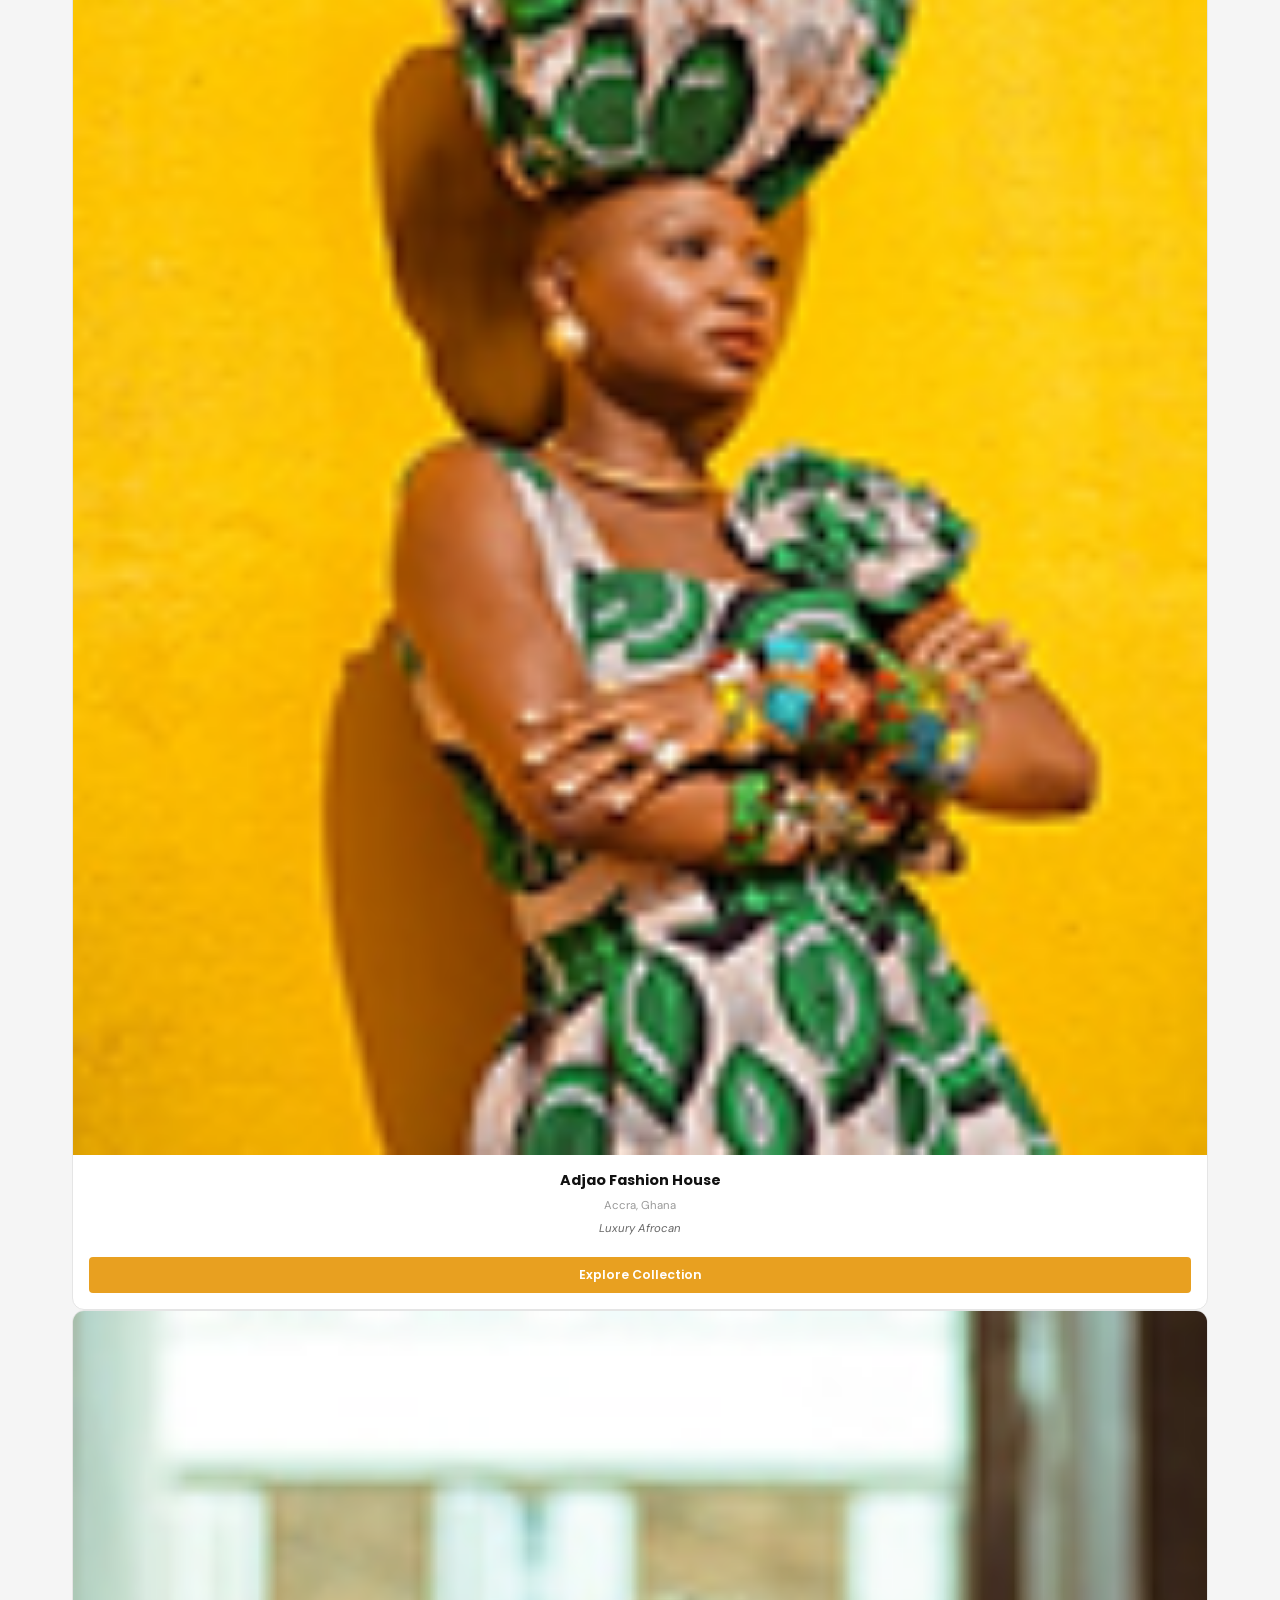
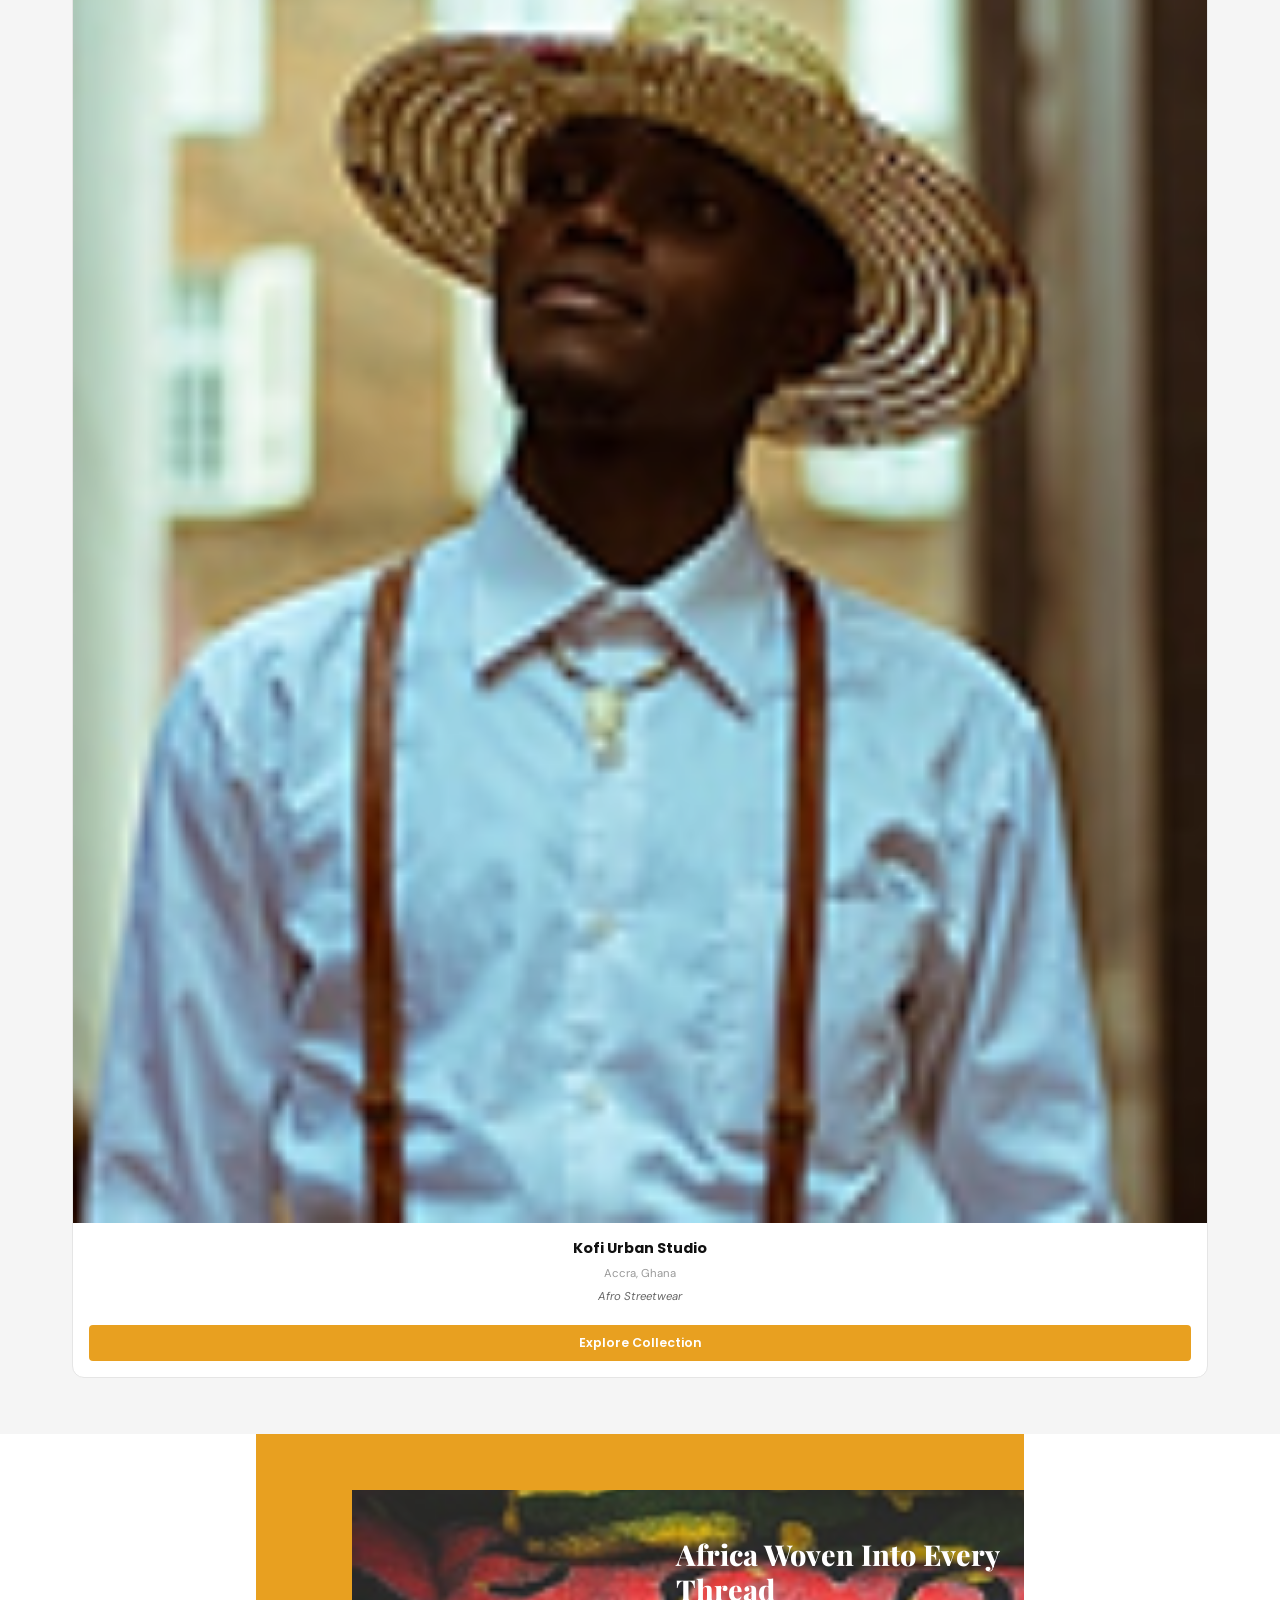
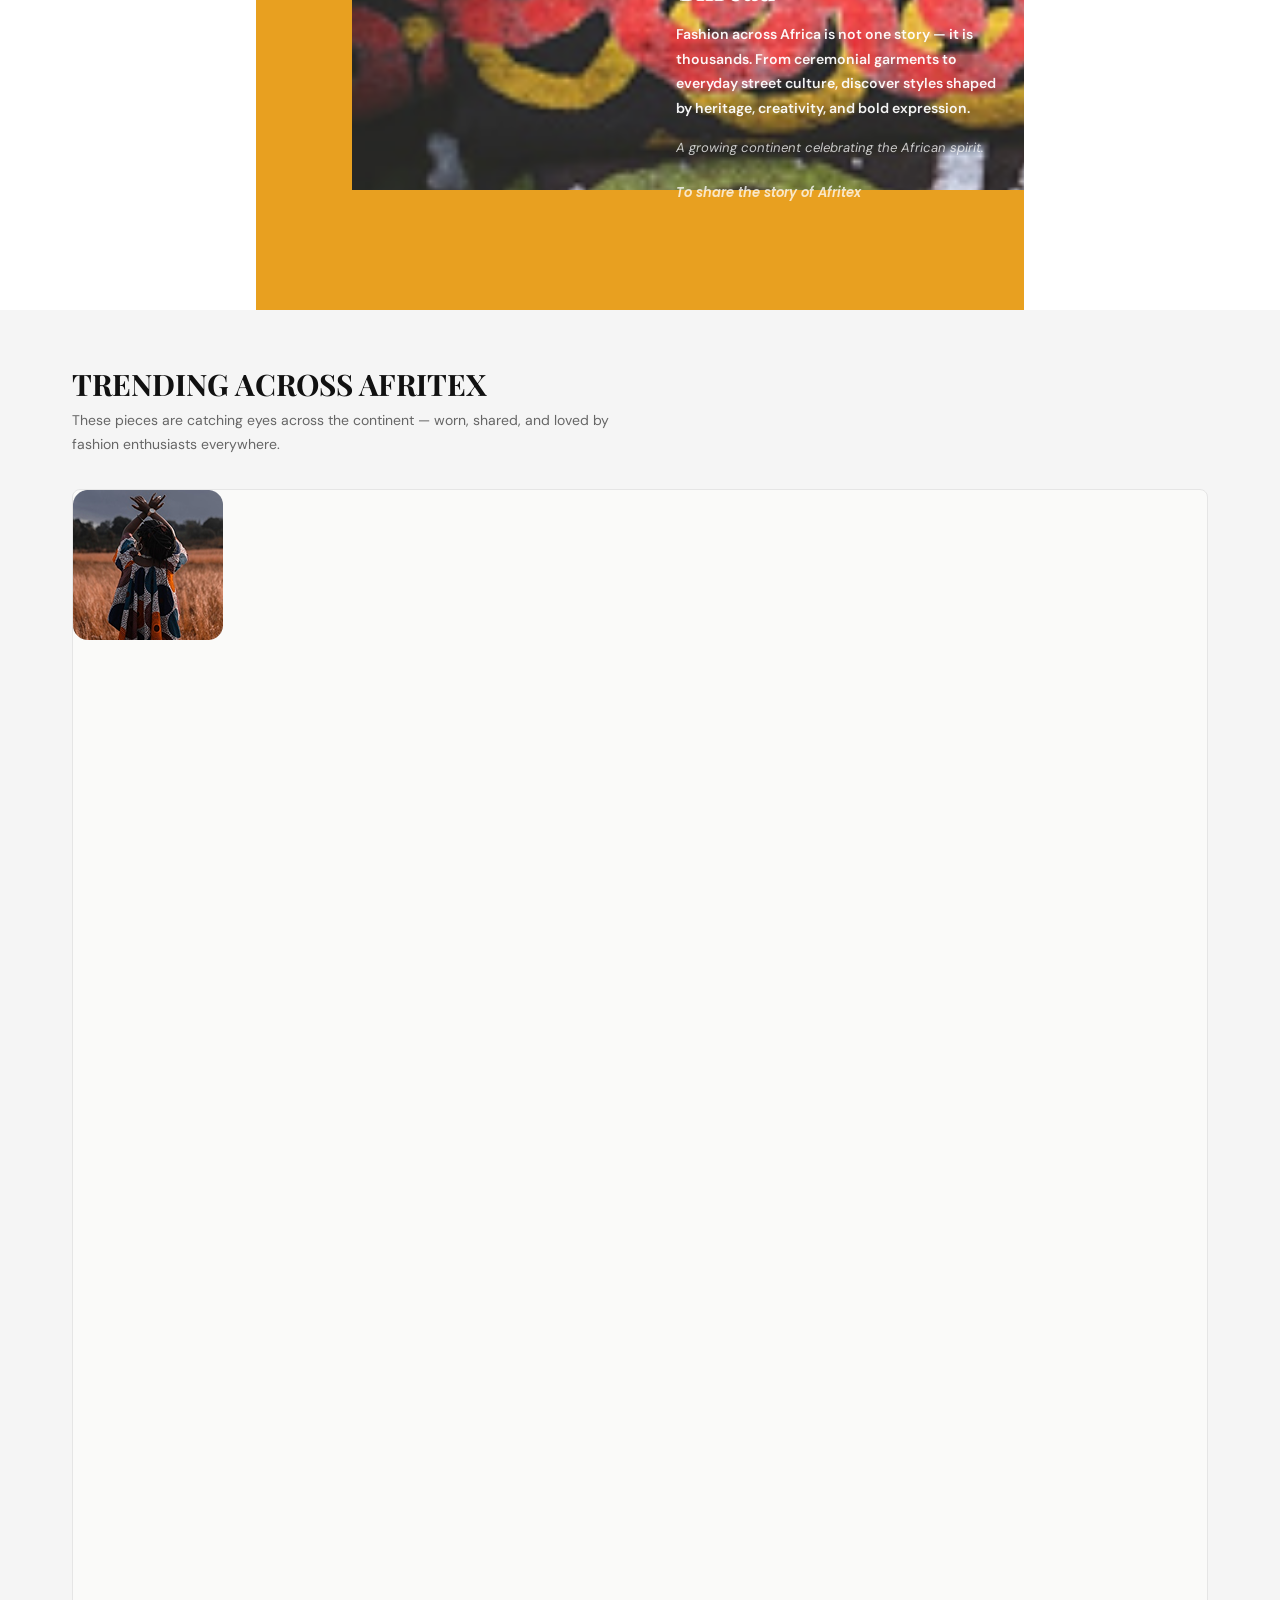
==== commit 1d732e0e: "AFRITEX-GROUP-14-CAPSTONE-PROJECT" ====
--- a/index.html
+++ b/index.html
@@ -4,7 +4,11 @@
   <meta charset="UTF-8"/>
   <meta name="viewport" content="width=device-width, initial-scale=1.0"/>
   <title>AFRITEX — Africa Woven Into Every Thread</title>
-  <link rel="stylesheet" href="styles\style.css"/>
+<<<<<<< HEAD
+  <link href="https://fonts.googleapis.com/css2?family=Playfair+Display:ital,wght@0,600;0,700;0,800;1,600&family=DM+Sans:wght@300;400;500;600&family=Poppins:wght@400;500;600;700&display=swap" rel="stylesheet"/>
+  <link rel="stylesheet" href="styles/style.css"/>
+=======
+  <link rel="stylesheet" href="styles/style.css"/>
 
   <style>
     /* ── CART FIX ── */
@@ -100,42 +104,58 @@
     .tav3 { background: linear-gradient(155deg,#c8a878,#785838); }
     .tav4 { background: linear-gradient(155deg,#b07858,#603828); }
   </style>
+>>>>>>> origin/designer-pages
 </head>
 <body>
 
-  <!-- ═══════════════════════════════════════════
+  <!-- ═══════════════════════════════════════
        MOBILE NAV OVERLAY
-  ═══════════════════════════════════════════ -->
+  ═══════════════════════════════════════ -->
   <nav class="mobile-nav" id="mobileNav">
     <a href="#designers">Designers</a>
     <a href="#trending">Trending</a>
     <a href="#styles">Find Your Style</a>
     <a href="#community">Community</a>
-    <a href="#topbar-actions">Log In / Sign Up</a>
-    <button class="btn-sell">Sell on AFRITEX</button>
+    <div class="mobile-auth">
+      <a href="pages/customersignin.html" class="btn-login-mobile">Login</a>
+      <a href="pages/customersignup.html" class="btn-signup-mobile">Sign Up</a>
+    </div>
+    <a href="pages/designersignup.html" class="btn-sell mobile-sell">Sell on AFRITEX</a>
   </nav>
 
-  <!-- ═══════════════════════════════════════════
-       TOPBAR / NAVIGATION
-  ═══════════════════════════════════════════ -->
+  <!-- ═══════════════════════════════════════
+       TOPBAR
+  ═══════════════════════════════════════ -->
   <header class="topbar" id="topbar">
-
-    <a href="#" class="topbar-logo">
-      <img src="images/afritex logo.jpeg" width="80px" alt="AFRITEX Logo">
-      <span class="logo-text">AFRITEX</span>
-    </a>
-
-    <div class="topbar-search">
-      <svg width="15" height="15" viewBox="0 0 24 24" fill="none" stroke="#999" stroke-width="2" stroke-linecap="round">
-        <circle cx="11" cy="11" r="8"/>
-        <line x1="21" y1="21" x2="16.65" y2="16.65"/>
-      </svg>
-      <input type="text" placeholder="Search designers, products or..."/>
-    </div>
-
+    <div class="topbar-inner">
+
+      <!-- Logo -->
+      <a href="index.html" class="topbar-logo">
+        <img src="images/Afritex logo.jpeg" alt="AFRITEX Logo"/>
+        <div class="logo-text-wrap">
+          <span class="logo-name">AFRITEX</span>
+          <span class="logo-sub">Digital Marketplace for African Fashion Designers</span>
+        </div>
+      </a>
+
+      <!-- Nav -->
+      <nav class="topbar-nav">
+        <a href="index.html" class="active">Home</a>
+        <a href="#designers">Designers</a>
+        <a href="#trending">Trending</a>
+        <a href="#styles">Find Your Style</a>
+        <a href="#community">Community</a>
+      </nav>
+
+<<<<<<< HEAD
+      <!-- Search -->
+      <div class="topbar-search">
+        <svg width="14" height="14" viewBox="0 0 24 24" fill="none" stroke="#999" stroke-width="2.5" stroke-linecap="round">
+          <circle cx="11" cy="11" r="8"/><line x1="21" y1="21" x2="16.65" y2="16.65"/>
+=======
     <div class="topbar-actions">
-      <a href="pages/customersignin.html"><button class="btn-login">Login </button></a>
-      <a href="pages/customersignup.html"><button class="btn-SignUp">Sign Up </button></a>
+      <button class="btn-login"> <a href="pages/customersignin.html">Login</a> </button>
+      <button class="btn-SignUp"> <a href="pages/customersignup.html">Sign Up</a></a> </button>
     </div>
 
       <!-- SHOPPING CART SVG -->
@@ -145,20 +165,44 @@
                 stroke="#333" stroke-width="1.8" stroke-linecap="round" stroke-linejoin="round"/>
           <circle cx="9" cy="21" r="1.5" fill="#333"/>
           <circle cx="20" cy="21" r="1.5" fill="#333"/>
+>>>>>>> origin/designer-pages
         </svg>
-        <span class="cart-badge">0</span>
-      </div>
-<div>
-    <a href="pages/designersignin.html"><button class="btn-sell">Sell on AFRITEX</button></a>
-    </div>
-      <button class="hamburger-btn" id="hamburgerBtn" onclick="toggleMobileNav()">
-      </button>
+        <input type="text" placeholder="Search designers, products..."/>
+      </div>
+
+<<<<<<< HEAD
+      <!-- Actions -->
+      <div class="topbar-actions">
+        <a href="pages/customersignin.html" class="btn-login">Login</a>
+        <a href="pages/customersignup.html" class="btn-signup">Sign Up</a>
+
+        <!-- Cart -->
+        <div class="topbar-cart">
+          <svg viewBox="0 0 24 24" fill="none" stroke="#333" stroke-width="1.8" stroke-linecap="round" stroke-linejoin="round">
+            <path d="M1 1h4l2.68 13.39a2 2 0 0 0 2 1.61h9.72a2 2 0 0 0 2-1.61L23 6H6"/>
+            <circle cx="9" cy="21" r="1.5" fill="#333"/>
+            <circle cx="20" cy="21" r="1.5" fill="#333"/>
+          </svg>
+          <span class="cart-badge">0</span>
+        </div>
+
+        <a href="pages/designersignup.html" class="btn-sell">Sell on AFRITEX</a>
+
+        <!-- Hamburger -->
+        <button class="hamburger-btn" onclick="toggleMobileNav()">
+          <span></span><span></span><span></span>
+        </button>
+      </div>
+=======
+      <button class="btn-sell"> <a href="pages/designersignup.html">Sell on AFRITEX</a></button>
+>>>>>>> origin/designer-pages
+
     </div>
   </header>
 
-  <!-- ═══════════════════════════════════════════
+  <!-- ═══════════════════════════════════════
        HERO
-  ═══════════════════════════════════════════ -->
+  ═══════════════════════════════════════ -->
   <section class="hero">
     <div class="hero-content reveal">
       <h1 class="hero-title">Africa Woven Into Every<br/>Thread</h1>
@@ -169,78 +213,97 @@
       </p>
       <p class="hero-tagline">Support authentic African fashion across the continent.</p>
       <div class="hero-actions">
+<<<<<<< HEAD
+        <a href="#designers" class="btn-explore">Explore Designers</a>
+        <a href="index.html" class="btn-sell-designs">Sell Your Designs</a>
+=======
         <button class="btn-explore">Explore Designers</button>
-        <a href="pages/designerdashboard.html"><button class="btn-sell-designs">Sell Your Designs</button></a>
+        <button class="btn-sell-designs"> <a href="pages/designersignup.html">Sell Your Designs</a></button>
+>>>>>>> origin/designer-pages
       </div>
       <p class="hero-stats">Trusted by 2M+ African fashion lovers across the continent.</p>
     </div>
-<img src="images/Afritex Logo.png" alt="Afritex Image">
+
+    <div class="hero-img-wrap reveal">
+      <img src="images/Afritex Logo.png" alt="AFRITEX Hero" class="hero-img"/>
+    </div>
   </section>
 
   <hr class="divider"/>
 
-  <!-- ═══════════════════════════════════════════
+  <!-- ═══════════════════════════════════════
        DESIGNERS SECTION
-  ═══════════════════════════════════════════ -->
+  ═══════════════════════════════════════ -->
   <section class="designers-section" id="designers">
     <div class="section-wrap">
+
       <div class="section-header reveal">
         <h2 class="section-title-lg">Meet The Designers Shaping African Fashion</h2>
         <p class="section-desc">From Lagos to Nairobi, Accra to Johannesburg — AFRITEX brings together designers redefining African style for the world. Discover their collections, their stories, and the craft behind every piece.</p>
       </div>
-  <div class="grid-container">
-
-  <div class="card reveal">
-    <img src="images/Zuri Atelier Image.png" alt="Zuri Atelier">
-    <div class="designer-card-body">
-      <h3 class="designer-name">Zuri Atelier</h3>
-      <div class="designer-location">Nairobi, Kenya</div>
-      <div class="designer-tag">Modern & Contemporary</div>
-      <a href="#" class="btn-explore-sm">Explore Collection</a>
-    </div>
-  </div>
-
-  <div class="card reveal">
-    <img src="images/Nala Couture Image.png" alt="Nala Couture">
-    <div class="designer-card-body">
-      <h3 class="designer-name">Nala Couture</h3>
-      <div class="designer-location">Nairobi, Kenya</div>
-      <div class="designer-tag">Luxury Fashion</div>
-      <a href="#" class="btn-explore-sm">Explore Collection</a>
-    </div>
-  </div>
-<div class="card reveal">
-     <img src="images/Amina Threads.png" alt="Amina Threads Image">
-    <div class="designer-card-body">
-      <h3 class="designer-name">Amina Threads</h3>
-      <div class="designer-location">Nairobi, Kenya</div>
-      <div class="designer-tag">Modern & Contemporary</div>
-      <a href="#" class="btn-explore-sm">Explore Collection</a>
-    </div>
-  </div>
-<div class="card reveal">
-  <img src="images\Ubanturu Image.png" alt="Ubanturu Image">
-    <div class="designer-card-body">
-      <h3 class="designer-name">Ubanturu Wearhouse</h3>
-      <div class="designer-location">Nairobi, Kenya</div>
-      <div class="designer-tag">Traditional Wear</div>
-      <a href="#" class="btn-explore-sm">Explore Collection</a>
-    </div>
-  </div>
-  <div class="card reveal">
-  <img src="images/Habiba image.png" alt="Habibas Designs"/>
-    <div class="designer-card-body">
-      <h3 class="designer-name">Habibas Designs</h3>
-      <div class="designer-location">Lagos, Nigeria</div>
-      <div class="designer-tag">Contemporary Modern Wear</div>
-      <a href="#" class="btn-explore-sm">Explore Collection</a>
-    </div>
-  </div>
-
-        <div class="card reveal">
-          <img src="images\makana image.png" alt="Makana Studio"/>
-          <div class="designer-card-body">
-            <div class="designer-name">Makana Studio</div>
+
+      <!-- Row 1 -->
+      <div class="designers-grid">
+
+        <div class="card reveal">
+          <img src="images/Zuri Atelier Image.png" alt="Zuri Atelier"/>
+          <div class="designer-card-body">
+            <div class="designer-name">Zuri Atelier</div>
+            <div class="designer-location">Nairobi, Kenya</div>
+            <div class="designer-tag">Modern &amp; Contemporary</div>
+            <a href="#" class="btn-explore-sm">Explore Collection</a>
+          </div>
+        </div>
+
+        <div class="card reveal">
+          <img src="images/Nala Couture Image.png" alt="Nala Couture"/>
+          <div class="designer-card-body">
+            <div class="designer-name">Nala Couture</div>
+            <div class="designer-location">Nairobi, Kenya</div>
+            <div class="designer-tag">Luxury Fashion</div>
+            <a href="#" class="btn-explore-sm">Explore Collection</a>
+          </div>
+        </div>
+
+        <div class="card reveal">
+          <img src="images/Amina Threads.png" alt="Amina Threads"/>
+          <div class="designer-card-body">
+            <div class="designer-name">Amina Threads</div>
+            <div class="designer-location">Dakar, Senegal</div>
+            <div class="designer-tag">Traditional Wear</div>
+            <a href="#" class="btn-explore-sm">Explore Collection</a>
+          </div>
+        </div>
+
+        <div class="card reveal">
+          <img src="images/Ubanturu Image.png" alt="Ubanturu Wearhouse"/>
+          <div class="designer-card-body">
+            <div class="designer-name">Ubanturu Wearhouse</div>
+            <div class="designer-location">Johannesburg, SA</div>
+            <div class="designer-tag">Modern Casual</div>
+            <a href="#" class="btn-explore-sm">Explore Collection</a>
+          </div>
+        </div>
+
+      </div><!-- /row 1 -->
+
+      <!-- Row 2 -->
+      <div class="designers-grid" style="margin-top:1.25rem;">
+
+        <div class="card reveal">
+          <img src="images/Habiba image.png" alt="Habibas Designs"/>
+          <div class="designer-card-body">
+            <div class="designer-name">Habibas Designs</div>
+            <div class="designer-location">Lagos, Nigeria</div>
+            <div class="designer-tag">Contemporary Modern Wear</div>
+            <a href="#" class="btn-explore-sm">Explore Collection</a>
+          </div>
+        </div>
+
+        <div class="card reveal">
+          <img src="images/makana image.png" alt="Makena Studio"/>
+          <div class="designer-card-body">
+            <div class="designer-name">Makena Studio</div>
             <div class="designer-location">Nairobi, Kenya</div>
             <div class="designer-tag">Afro-Modern Streetwear</div>
             <a href="#" class="btn-explore-sm">Explore Collection</a>
@@ -257,7 +320,7 @@
           </div>
         </div>
 
-        <div class="card">
+        <div class="card reveal">
           <img src="images/Kofi image.png" alt="Kofi Urban Studio"/>
           <div class="designer-card-body">
             <div class="designer-name">Kofi Urban Studio</div>
@@ -266,130 +329,35 @@
             <a href="#" class="btn-explore-sm">Explore Collection</a>
           </div>
         </div>
+
+      </div><!-- /row 2 -->
+
     </div>
   </section>
 
-  <!-- ═══════════════════════════════════════════
+  <!-- ═══════════════════════════════════════
        FEATURE BANNER
-  ═══════════════════════════════════════════ -->
+  ═══════════════════════════════════════ -->
   <section class="feature-banner">
-    
-      <img src="images/Fabrics image.png" alt="Fabrics image">
-      </div>
+    <div class="feature-banner-inner">
+
+      <div class="feature-banner-img">
+        <img src="images/Fabrics image.png" alt="African Fabrics"/>
+      </div>
+
       <div class="feature-banner-content reveal">
         <h2 class="feature-banner-title">Africa Woven Into Every<br/>Thread</h2>
         <p class="feature-banner-desc">Fashion across Africa is not one story — it is thousands. From ceremonial garments to everyday street culture, discover styles shaped by heritage, creativity, and bold expression.</p>
         <p class="feature-banner-sub">A growing continent celebrating the African spirit.</p>
         <a href="#" class="btn-banner">To share the story of Afritex</a>
-=======
-  <meta charset="UTF-8" />
-  <meta name="viewport" content="width=device-width, initial-scale=1.0"/>
-  <title>AFRITEX — African Fashion Marketplace</title>
-  <link href="https://fonts.googleapis.com/css2?family=Playfair+Display:ital,wght@0,700;0,900;1,700&family=DM+Sans:wght@300;400;500;600&family=Bebas+Neue&display=swap" rel="stylesheet"/>
-  <link rel="stylesheet" href="afritex-styles.css"/>
-</head>
-<body>
-
-  <!-- MOBILE MENU -->
-  <div class="mobile-menu" id="mobileMenu">
-    <button class="mobile-close" onclick="closeMobileMenu()">✕</button>
-    <a href="#how">How It Works</a>
-    <a href="#features">Features</a>
-    <a href="#designers">Designers</a>
-    <a href="#about">About</a>
-    <button class="btn-outline" style="width:200px">Log In</button>
-    <button class="btn-primary" style="width:200px">Join Free</button>
-  </div>
-
-  <!-- NAV -->
-  <nav id="navbar">
-    <a class="nav-logo" href="#" style="font-size: 2.2rem; font-weight: 700; color: #050705;">AFRI<span>TEX</span></a>
-    <ul class="nav-links">
-      <li><a href="#how">How It Works</a></li>
-      <li><a href="#features">Features</a></li>
-      <li><a href="#designers">Designers</a></li>
-      <li><a href="#about">About</a></li>
-    </ul>
-    <div class="nav-cta">
-      <button class="btn-outline">Log In</button>
-      <button class="btn-primary">Join Free</button>
-    </div>
-    <div class="hamburger" onclick="openMobileMenu()">
-      <span></span><span></span><span></span>
-    </div>
-  </nav>
-
-  <!-- HERO -->
-  <section class="hero">
-    <div class="hero-left">
-      <div class="hero-badge">Pan-African Fashion Marketplace</div>
-      <h1 class="hero-title">
-        Africa's Fashion<br/>Deserves a
-        <em>Real Stage.</em>
-      </h1>
-      <p class="hero-subtitle">
-        AFRITEX connects independent African fashion designers with customers across the continent — with professional storefronts, secure payments, and real order management. No more DMs.
-      </p>
-      <div class="hero-actions">
-        <button class="btn-primary">Start Selling Free</button>
-        <button class="btn-outline">Explore Designers</button>
-      </div>
-      <div class="hero-stats">
-        <div class="stat-item">
-          <div class="stat-num">$110B</div>
-          <div class="stat-label">E-Commerce Market '29</div>
-        </div>
-        <div class="stat-item">
-          <div class="stat-num">2M+</div>
-          <div class="stat-label">Designers in Africa</div>
-        </div>
-        <div class="stat-item">
-          <div class="stat-num">70%</div>
-          <div class="stat-label">Selling via DMs</div>
-        </div>
-      </div>
-    </div>
-
-    <div class="hero-right">
-      <div class="hero-visual">
-        <div class="designer-card">
-          <div class="card-img"><div class="card-img-bg a">👘</div></div>
-          <div class="card-verified">Verified</div>
-          <div class="card-name">Zara Fashions</div>
-          <div class="card-loc">Lagos, Nigeria</div>
-          <div class="card-price">From ₦18,500</div>
-        </div>
-        <div class="designer-card">
-          <div class="card-img"><div class="card-img-bg b">🧣</div></div>
-          <div class="card-verified">Verified</div>
-          <div class="card-name">Kente House</div>
-          <div class="card-loc">Accra, Ghana</div>
-          <div class="card-price">From GHS 240</div>
-        </div>
-        <div class="designer-card">
-          <div class="card-img"><div class="card-img-bg c">👗</div></div>
-          <div class="card-verified">Verified</div>
-          <div class="card-name">Maasai Threads</div>
-          <div class="card-loc">Nairobi, Kenya</div>
-          <div class="card-price">From KES 3,200</div>
-        </div>
-        <div class="designer-card">
-          <div class="card-img"><div class="card-img-bg d">🎽</div></div>
-          <div class="card-verified">Verified</div>
-          <div class="card-name">Adire Studio</div>
-          <div class="card-loc">Ibadan, Nigeria</div>
-          <div class="card-price">From ₦12,000</div>
-        </div>
->>>>>>> 76d549f (ready to deploy again)
-      </div>
+      </div>
+
     </div>
   </section>
 
-<<<<<<< HEAD
-
-  <!-- ═══════════════════════════════════════════
+  <!-- ═══════════════════════════════════════
        TRENDING
-  ═══════════════════════════════════════════ -->
+  ═══════════════════════════════════════ -->
   <section class="trending-section" id="trending">
     <div class="section-wrap">
 
@@ -398,68 +366,82 @@
         <p class="section-desc">These pieces are catching eyes across the continent — worn, shared, and loved by fashion enthusiasts everywhere.</p>
       </div>
 
-      <div class="trending-grid-wrap">
+      <div class="trending-grid">
 
         <div class="product-card reveal">
-          <img src="images/royal ankara.png" alt="Royal Ankara Maxi Dress"/>
+          <div class="product-card-img">
+            <img src="images/royal ankara.png" alt="Royal Ankara Maxi Dress"/>
+          </div>
           <div class="product-card-body">
             <div class="product-name">Royal Ankara Maxi Dress</div>
             <div class="product-designer">Zuri Atelier</div>
-            <div class="product-price">&#36;85</div>
+            <div class="product-price">$85</div>
           </div>
         </div>
 
         <div class="product-card reveal">
-          <img src="images/afrostreet.png" alt="AfriBeat Graphic Hoodie"/>
+          <div class="product-card-img">
+            <img src="images/afrostreet.png" alt="AfriBeat Graphic Hoodie"/>
+          </div>
           <div class="product-card-body">
             <div class="product-name">AfriBeat Graphic Hoodie</div>
             <div class="product-designer">Kofi Urban Studio</div>
-            <div class="product-price">&#36;55</div>
+            <div class="product-price">$55</div>
           </div>
         </div>
 
         <div class="product-card reveal">
-          <img src="images/empress kente.png" alt="Empress Kente Evening Gown"/>
+          <div class="product-card-img">
+            <img src="images/empress kente.png" alt="Empress Kente Evening Gown"/>
+          </div>
           <div class="product-card-body">
             <div class="product-name">Empress Kente Evening Gown</div>
             <div class="product-designer">Adjao Fashion House</div>
-            <div class="product-price">&#36;180</div>
+            <div class="product-price">$180</div>
           </div>
         </div>
 
         <div class="product-card reveal">
-          <img src="images/safari linen.png" alt="Safari Linen Two-Piece Set"/>
+          <div class="product-card-img">
+            <img src="images/safari linen.png" alt="Safari Linen Two-Piece Set"/>
+          </div>
           <div class="product-card-body">
             <div class="product-name">Safari Linen Two-Piece Set</div>
             <div class="product-designer">Makena Studio</div>
-            <div class="product-price">&#36;95</div>
+            <div class="product-price">$95</div>
           </div>
         </div>
 
         <div class="product-card reveal">
-          <img src="images\dansiki shirt.png" alt="Contemporary Dashiki Shirt"/>
+          <div class="product-card-img">
+            <img src="images/dansiki shirt.png" alt="Contemporary Dashiki Shirt"/>
+          </div>
           <div class="product-card-body">
             <div class="product-name">Contemporary Dashiki Shirt</div>
-            <div class="product-designer">Ubuntu Wearhouse</div>
-            <div class="product-price">&#36;55</div>
+            <div class="product-designer">Ubunturu Wearhouse</div>
+            <div class="product-price">$55</div>
           </div>
         </div>
 
         <div class="product-card reveal">
-          <img src="images/ankara blazer.png" alt="Luxury Ankara Blazer"/>
+          <div class="product-card-img">
+            <img src="images/ankara blazer.png" alt="Luxury Ankara Blazer"/>
+          </div>
           <div class="product-card-body">
             <div class="product-name">Luxury Ankara Blazer</div>
             <div class="product-designer">Nala Couture</div>
-            <div class="product-price">&#36;135</div>
+            <div class="product-price">$135</div>
           </div>
         </div>
 
         <div class="product-card reveal">
-          <img src="images/handwoven crossbag.png" alt="Handwoven Beaded Crossbag"/>
+          <div class="product-card-img">
+            <img src="images/handwoven crossbag.png" alt="Handwoven Beaded Crossbag"/>
+          </div>
           <div class="product-card-body">
             <div class="product-name">Handwoven Beaded Crossbag</div>
             <div class="product-designer">Amina Threads</div>
-            <div class="product-price">&#36;48</div>
+            <div class="product-price">$48</div>
           </div>
         </div>
 
@@ -467,9 +449,9 @@
     </div>
   </section>
 
- <!-- ═══════════════════════════════════════════
+  <!-- ═══════════════════════════════════════
        FIND YOUR STYLE
-  ═══════════════════════════════════════════ -->
+  ═══════════════════════════════════════ -->
   <section class="style-section" id="styles">
     <div class="section-wrap">
 
@@ -515,28 +497,19 @@
     </div>
   </section>
 
-<section class="section-break" id="section-break">
-  <div class="stripe-break">
-  <div class="stripe-gold"></div>
-  <div class="stripe-white"></div>
-  <div class="stripe-black"></div>
-</div>
-  </div>
-</section>
-
-
-  <!-- ═══════════════════════════════════════════
+  <!-- ═══════════════════════════════════════
        COMMUNITY TESTIMONIALS
-  ═══════════════════════════════════════════ -->
+  ═══════════════════════════════════════ -->
   <section class="community-section" id="community">
     <div class="community-inner">
       <h2 class="community-title reveal">VOICES FROM THE COMMUNITY</h2>
+
       <div class="testimonials-grid">
 
         <div class="testimonial-card reveal">
           <div class="testimonial-header">
-            <div class="testimonial-avatar tav1">
-           <img src="images/Adaeze Okafor Image.png" alt="Adaeze Okafor Image">
+            <div class="testimonial-avatar">
+              <img src="images/Adaeze Okafor Image.png" alt="Adaeze Okafor"/>
             </div>
             <div>
               <div class="testimonial-name">Adaeze Okafor</div>
@@ -548,8 +521,8 @@
 
         <div class="testimonial-card reveal">
           <div class="testimonial-header">
-            <div class="testimonial-avatar tav2">
-       <img src="images/Amina Threads Image.png" alt="Amina Threads Image">
+            <div class="testimonial-avatar">
+              <img src="images/Amina Threads Image.png" alt="Kwame Mensah"/>
             </div>
             <div>
               <div class="testimonial-name">Kwame Mensah</div>
@@ -561,8 +534,8 @@
 
         <div class="testimonial-card reveal">
           <div class="testimonial-header">
-            <div class="testimonial-avatar tav3">
-        <img src="images/david Njo Image.png" alt="david Njo Image">
+            <div class="testimonial-avatar">
+              <img src="images/david Njo Image.png" alt="David Kipnge"/>
             </div>
             <div>
               <div class="testimonial-name">David Kipnge</div>
@@ -574,8 +547,8 @@
 
         <div class="testimonial-card reveal">
           <div class="testimonial-header">
-            <div class="testimonial-avatar tav4">
-        <img src="images/Amino Diallo.png" alt="Amara Diallo Image">
+            <div class="testimonial-avatar">
+              <img src="images/Amino Diallo.png" alt="Amara Diallo"/>
             </div>
             <div>
               <div class="testimonial-name">Amara Diallo</div>
@@ -585,63 +558,13 @@
           <p class="testimonial-text">"I love how AFRITEX celebrates our culture. I found a handwoven piece that reminded me of my grandmother's fabric. It means everything to support our own designers."</p>
         </div>
 
-=======
-  <!-- TICKER -->
-  <div class="ticker-wrap">
-    <div class="ticker-track" id="tickerTrack">
-      <span class="ticker-item">ANKARA</span><span class="ticker-dot">◆</span>
-      <span class="ticker-item">KENTE</span><span class="ticker-dot">◆</span>
-      <span class="ticker-item">ADIRE</span><span class="ticker-dot">◆</span>
-      <span class="ticker-item">BOGOLAN</span><span class="ticker-dot">◆</span>
-      <span class="ticker-item">KITENGE</span><span class="ticker-dot">◆</span>
-      <span class="ticker-item">ENYIMBA</span><span class="ticker-dot">◆</span>
-      <span class="ticker-item">SHWESHWE</span><span class="ticker-dot">◆</span>
-      <span class="ticker-item">NDOP</span><span class="ticker-dot">◆</span>
-      <span class="ticker-item">ASO-OKE</span><span class="ticker-dot">◆</span>
-      <span class="ticker-item">ANKARA</span><span class="ticker-dot">◆</span>
-      <span class="ticker-item">KENTE</span><span class="ticker-dot">◆</span>
-      <span class="ticker-item">ADIRE</span><span class="ticker-dot">◆</span>
-      <span class="ticker-item">BOGOLAN</span><span class="ticker-dot">◆</span>
-      <span class="ticker-item">KITENGE</span><span class="ticker-dot">◆</span>
-      <span class="ticker-item">ENYIMBA</span><span class="ticker-dot">◆</span>
-      <span class="ticker-item">SHWESHWE</span><span class="ticker-dot">◆</span>
-      <span class="ticker-item">NDOP</span><span class="ticker-dot">◆</span>
-      <span class="ticker-item">ASO-OKE</span><span class="ticker-dot">◆</span>
-    </div>
-  </div>
-
-  <!-- HOW IT WORKS -->
-  <section class="section" id="how">
-    <div class="section-label reveal">How It Works</div>
-    <h2 class="section-title reveal">From Instagram DMs<br/>to a Real Business.</h2>
-    <p class="section-sub reveal">AFRITEX replaces scattered DM conversations with a structured, professional commerce flow — in three simple steps.</p>
-    <div class="how-grid reveal">
-      <div class="how-step">
-        <div class="step-num">01</div>
-        <div class="step-icon">🏪</div>
-        <h3 class="step-title">Build Your Storefront</h3>
-        <p class="step-desc">Register, get verified, and build a professional branded storefront with your logo, bio, and full product catalogue. Go live in under 24 hours.</p>
-      </div>
-      <div class="how-step">
-        <div class="step-num">02</div>
-        <div class="step-icon">🛍️</div>
-        <h3 class="step-title">Customers Discover & Order</h3>
-        <p class="step-desc">Shoppers across Africa and the diaspora find your work through our discovery engine — filtered by style, fabric, occasion, and location. Orders arrive in your dashboard automatically.</p>
-      </div>
-      <div class="how-step">
-        <div class="step-num">03</div>
-        <div class="step-icon">💰</div>
-        <h3 class="step-title">Fulfil & Get Paid</h3>
-        <p class="step-desc">Ship the order, mark it done, and receive your payout every week. Paystack and Flutterwave handle all the payment complexity — so you focus on designing.</p>
->>>>>>> 76d549f (ready to deploy again)
       </div>
     </div>
   </section>
 
-<<<<<<< HEAD
-  <!-- ═══════════════════════════════════════════
-       CTA
-  ═══════════════════════════════════════════ -->
+  <!-- ═══════════════════════════════════════
+       CTA SECTION
+  ═══════════════════════════════════════ -->
   <section class="cta-section">
     <div class="cta-inner">
       <h2 class="cta-title reveal">Turn Your Craft Into A Global Brand</h2>
@@ -652,21 +575,22 @@
         <div class="cta-feature-item">Transparent Order Tracking<span>Customers track every order in real-time</span></div>
         <div class="cta-feature-item">Dedicated Support<span>Our team is here to help you grow</span></div>
       </div>
-      <a href="pages/designersignup.html"><button class="btn-cta-gold reveal">Start Free Today</button></a>
+<<<<<<< HEAD
+      <a href="pages/designersignup.html" class="btn-cta-gold reveal">Start Free Today</a>
+=======
+      <button class="btn-cta-gold reveal"><a href="pages/designersignup.html">Start Free Today</a></button>
+>>>>>>> origin/designer-pages
       <p class="cta-tagline reveal">Lagos · Accra · Nairobi</p>
     </div>
   </section>
 
-  <!-- ═══════════════════════════════════════════
+  <!-- ═══════════════════════════════════════
        FOOTER
-  ═══════════════════════════════════════════ -->
+  ═══════════════════════════════════════ -->
   <footer>
     <div class="footer-inner">
-      <div class="footer-brand-row">
-        <div style="background:#E8A020;width:28px;height:28px;border-radius:50%;display:flex;align-items:center;justify-content:center;color:#fff;font-weight:700;font-size:.85rem;font-family:'Poppins',sans-serif;">A</div>
-        <span class="footer-logo-text">AFRITEX</span>
-      </div>
-      <p class="footer-tagline">AFRITEX is more than fashion. It's a movement.<br/>Join the community celebrating culture in creativity and commerce.</p>
+      <p class="footer-tagline-text">AFRITEX is more than fashion. It's a movement.<br/>Join the community celebrating culture in creativity and commerce.</p>
+
       <div class="footer-grid">
         <div class="footer-col">
           <h4>About AFRITEX</h4>
@@ -676,13 +600,13 @@
             <li><a href="#">Our Team</a></li>
             <li><a href="#">Press</a></li>
             <li><a href="#">Careers</a></li>
-          </ul><br>
+          </ul>
           <div class="footer-social">
             <div class="social-icon">f</div>
             <div class="social-icon">𝕏</div>
             <div class="social-icon">in</div>
             <div class="social-icon">▶</div>
-          </div><br>
+          </div>
         </div>
         <div class="footer-col">
           <h4>Customer Support</h4>
@@ -691,12 +615,12 @@
             <li><a href="#">Track My Order</a></li>
             <li><a href="#">Returns Policy</a></li>
             <li><a href="#">Contact Us</a></li>
-          </ul><br>
+          </ul>
         </div>
         <div class="footer-col">
           <h4>For Designers</h4>
           <ul>
-            <li><a href="#">Start Selling</a></li>
+            <li><a href="pages/designersignup.html">Start Selling</a></li>
             <li><a href="#">Seller Dashboard</a></li>
             <li><a href="#">Pricing Plans</a></li>
             <li><a href="#">Designer Guidelines</a></li>
@@ -709,7 +633,7 @@
             <li><a href="#">Terms of Use</a></li>
             <li><a href="#">Cookie Policy</a></li>
             <li><a href="#">Seller Agreement</a></li>
-          </ul><br>
+          </ul>
         </div>
         <div class="footer-col">
           <h4>Follow Us</h4>
@@ -721,214 +645,21 @@
             <li><a href="#">Facebook</a></li>
           </ul>
         </div>
-      </div><br>
-        
+      </div>
+<div class="footer-brand-row">
+        <img src="images/afritex logo.jpeg" alt="AFRITEX" class="footer-logo-img"/>
+      </div>
       <div class="footer-bottom">
-             <img src="images/afritex logo.jpeg" width="80px" alt="AFRITEX Logo">
-        <span class="footer-bottom-movement">AFRITEX — More than fashion. It's a movement.</span>
-      </div>
+        <span class="footer-bottom-text">© 2026 AFRITEX. All rights reserved. Built by Group 14 · TechCrush Capstone 2026.</span>
+      </div>
+
     </div>
   </footer>
-  <section>
-    <script src="scripts\scripts.js"></script>
+
+  <script src="scripts/script.js"></script>
 </body>
+<<<<<<< HEAD
 </html>
 =======
-  <!-- FEATURES -->
-  <section class="features" id="features">
-    <div class="feat-header">
-      <div>
-        <div class="section-label reveal">Platform Features</div>
-        <h2 class="section-title reveal">Everything You Need.<br/>Nothing You Don't.</h2>
-      </div>
-      <button class="btn-primary reveal" style="white-space:nowrap">See All Features</button>
-    </div>
-    <div class="feat-grid">
-      <div class="feat-card reveal">
-        <div class="feat-icon">✅</div>
-        <h3 class="feat-title">Verified Storefronts</h3>
-        <p class="feat-desc">Every designer completes ID & portfolio verification. Customers shop with full confidence knowing every seller is authentic.</p>
-      </div>
-      <div class="feat-card reveal">
-        <div class="feat-icon">🔐</div>
-        <h3 class="feat-title">Secure Checkout</h3>
-        <p class="feat-desc">Cart, checkout, and payment via Paystack & Flutterwave. Instant email confirmation for buyers and sellers.</p>
-      </div>
-      <div class="feat-card reveal">
-        <div class="feat-icon">📊</div>
-        <h3 class="feat-title">Analytics Dashboard</h3>
-        <p class="feat-desc">See your best-selling products, peak order days, revenue trends, and customer demographics — all in one place.</p>
-      </div>
-      <div class="feat-card reveal">
-        <div class="feat-icon">🔍</div>
-        <h3 class="feat-title">Discovery Engine</h3>
-        <p class="feat-desc">Algolia-powered search lets customers filter by style, occasion, fabric type, designer city, and price range.</p>
-      </div>
-      <div class="feat-card reveal">
-        <div class="feat-icon">📦</div>
-        <h3 class="feat-title">Order Management</h3>
-        <p class="feat-desc">Every order lands in your dashboard with full customer details, size selection, and delivery address. Zero DM management.</p>
-      </div>
-      <div class="feat-card reveal">
-        <div class="feat-icon">⭐</div>
-        <h3 class="feat-title">Ratings & Reviews</h3>
-        <p class="feat-desc">Build social proof that outlasts any Instagram story. Customer reviews are verified, public, and boost your discovery ranking.</p>
-      </div>
-      <div class="feat-card reveal">
-        <div class="feat-icon">📱</div>
-        <h3 class="feat-title">Mobile-First Design</h3>
-        <p class="feat-desc">Designed for Africa's smartphone-first consumers. Blazing fast on 3G and fully responsive on every device.</p>
-      </div>
-      <div class="feat-card reveal">
-        <div class="feat-icon">🚀</div>
-        <h3 class="feat-title">Growth Promotions</h3>
-        <p class="feat-desc">Boost your storefront or specific products with transparent, performance-tracked ad campaigns starting from $5/day.</p>
-      </div>
-    </div>
-  </section>
-
-  <!-- DESIGNERS SHOWCASE -->
-  <section class="showcase" id="designers">
-    <div class="showcase-header reveal">
-      <div>
-        <div class="section-label">Featured Designers</div>
-        <h2 class="section-title">Meet the Creators<br/>Behind the Craft.</h2>
-      </div>
-      <button class="btn-outline">Browse All Designers →</button>
-    </div>
-    <div class="designers-grid">
-      <div class="designer-tile reveal">
-        <div class="designer-tile-bg dt-a">👘</div>
-        <div class="designer-tile-overlay">
-          <div class="dt-name">Amaka Ankara Studio</div>
-          <div class="dt-city">Lagos, Nigeria</div>
-          <span class="dt-badge">✓ Verified · 48 Sales</span>
-        </div>
-      </div>
-      <div class="designer-tile reveal">
-        <div class="designer-tile-bg dt-b">🧣</div>
-        <div class="designer-tile-overlay">
-          <div class="dt-name">Kente Heritage Co.</div>
-          <div class="dt-city">Accra, Ghana</div>
-          <span class="dt-badge">✓ Verified · 127 Sales</span>
-        </div>
-      </div>
-      <div class="designer-tile reveal">
-        <div class="designer-tile-bg dt-c">👗</div>
-        <div class="designer-tile-overlay">
-          <div class="dt-name">Savanna Threads</div>
-          <div class="dt-city">Nairobi, Kenya</div>
-          <span class="dt-badge">✓ Verified · 89 Sales</span>
-        </div>
-      </div>
-      <div class="designer-tile reveal">
-        <div class="designer-tile-bg dt-d">🎽</div>
-        <div class="designer-tile-overlay">
-          <div class="dt-name">Adire Collective</div>
-          <div class="dt-city">Ibadan, Nigeria</div>
-          <span class="dt-badge">✓ Verified · 203 Sales</span>
-        </div>
-      </div>
-    </div>
-  </section>
-
-  <!-- STATS BANNER -->
-  <div class="stats-banner">
-    <div class="banner-stat reveal">
-      <span class="banner-num" data-target="110">0</span><span class="banner-num" style="font-size:2rem">B</span>
-      <div class="banner-label">E-Commerce Market by 2029</div>
-    </div>
-    <div class="banner-stat reveal">
-      <span class="banner-num" data-target="2">0</span><span class="banner-num" style="font-size:2rem">M+</span>
-      <div class="banner-label">Independent Designers in Africa</div>
-    </div>
-    <div class="banner-stat reveal">
-      <span class="banner-num" data-target="70">0</span><span class="banner-num" style="font-size:2rem">%</span>
-      <div class="banner-label">Still Selling via Social DMs</div>
-    </div>
-    <div class="banner-stat reveal">
-      <span class="banner-num" data-target="65">0</span><span class="banner-num" style="font-size:2rem">%</span>
-      <div class="banner-label">Designers Are Women-Led</div>
-    </div>
-  </div>
-
-  <!-- TESTIMONIAL -->
-  <section class="testimonial" id="about">
-    <div class="test-inner reveal">
-      <p class="test-quote">
-        "Talented African designers are invisible online — not because they lack skill, but because they lack the platform. AFRITEX changes that."
-      </p>
-      <div class="test-author">
-        <div class="test-avatar">👤</div>
-        <div>
-          <div class="test-name">Sikirat Aderogba</div>
-          <div class="test-role">Lead Product Manager · AFRITEX · TechCrush Capstone 2025</div>
-        </div>
-      </div>
-    </div>
-  </section>
-
-  <!-- CTA -->
-  <section class="cta-section">
-    <div class="reveal">
-      <h2 class="cta-title">
-        Ready to Sell<br/>
-        <span>Like a Professional?</span>
-      </h2>
-    </div>
-    <div class="cta-right reveal">
-      <p class="cta-desc">
-        Join AFRITEX for free today. Build your storefront, list your products, and start receiving real orders — no DMs, no chaos, no missed sales.
-      </p>
-      <div class="cta-actions">
-        <button class="btn-white">Start Selling Free</button>
-        <button class="btn-ghost-white">Shop African Fashion</button>
-      </div>
-    </div>
-  </section>
-
-  <!-- FOOTER -->
-  <footer>
-    <div class="footer-grid">
-      <div class="footer-brand">
-        <a class="nav-logo" href="#">AFRI<span>TEX</span></a>
-        <p>Africa's most trusted digital fashion marketplace. Empowering independent designers across the continent with the platform they deserve.</p>
-      </div>
-      <div class="footer-col">
-        <h4>Platform</h4>
-        <ul>
-          <li><a href="#">For Designers</a></li>
-          <li><a href="#">For Shoppers</a></li>
-          <li><a href="#">Pricing</a></li>
-          <li><a href="#">Features</a></li>
-        </ul>
-      </div>
-      <div class="footer-col">
-        <h4>Company</h4>
-        <ul>
-          <li><a href="#">About Us</a></li>
-          <li><a href="#">Our Mission</a></li>
-          <li><a href="#">Team</a></li>
-          <li><a href="#">Press</a></li>
-        </ul>
-      </div>
-      <div class="footer-col">
-        <h4>Support</h4>
-        <ul>
-          <li><a href="#">Help Centre</a></li>
-          <li><a href="#">Contact</a></li>
-          <li><a href="#">Privacy Policy</a></li>
-          <li><a href="#">Terms of Use</a></li>
-        </ul>
-      </div>
-    </div>
-    <div class="footer-bottom">
-      <span>© 2025 AFRITEX. All rights reserved. Built by <strong>Group 14 · TechCrush Capstone 2025</strong>.</span>
-      <span>🌍 Lagos · Accra · Nairobi</span>
-    </div>
-  </footer>
-
-  <script src="afritex-script.js"></script>
-</body>
 </html>
->>>>>>> 76d549f (ready to deploy again)
+>>>>>>> origin/designer-pages
--- a/styles/style.css
+++ b/styles/style.css
@@ -0,0 +1,1391 @@
+:root {
+  --gold:        #E8A020;
+  --gold-dark:   #C88010;
+  --gold-light:  #F5A623;
+  --black:       #111111;
+  --dark-footer: #1C1C1C;
+  --white:       #FFFFFF;
+  --off-white:   #FAFAFA;
+  --light-gray:  #F4F4F4;
+  --text-body:   #333333;
+  --text-muted:  #666666;
+  --text-light:  #999999;
+  --border:      #E5E5E5;
+  --radius-sm:   4px;
+  --radius-md:   8px;
+  --radius-lg:   12px;
+  --shadow-sm:   0 2px 8px rgba(0,0,0,.06);
+  --shadow-md:   0 6px 20px rgba(0,0,0,.09);
+  --shadow-lg:   0 12px 36px rgba(0,0,0,.12);
+  --font-head:   'Playfair Display', serif;
+  --font-body:   'DM Sans', sans-serif;
+  --font-ui:     'Poppins', sans-serif;
+}
+
+/* ─────────────────────────────────────
+BASE
+───────────────────────────────────── */
+*, *::before, *::after {
+  box-sizing: border-box;
+  margin: 0;
+  padding: 0;
+}
+html { scroll-behavior: smooth; font-size: 16px; }
+body {
+  font-family: var(--font-body);
+  background: var(--white);
+  color: var(--text-body);
+  overflow-x: hidden;
+  line-height: 1.6;
+}
+img  { max-width: 100%; display: block; }
+a    { text-decoration: none; color: inherit; }
+ul   { list-style: none; }
+button { cursor: pointer; font-family: var(--font-ui); border: none; outline: none; background: none; }
+
+/* ─────────────────────────────────────
+   SCROLL REVEAL
+───────────────────────────────────── */
+.reveal {
+  opacity: 0;
+  transform: translateY(24px);
+  transition: opacity .6s ease, transform .6s ease;
+}
+.reveal.visible {
+  opacity: 1;
+  transform: translateY(0);
+}
+
+/* ─────────────────────────────────────
+   MOBILE NAV OVERLAY
+───────────────────────────────────── */
+.mobile-nav {
+  display: none;
+  position: fixed;
+  top: 64px; left: 0; right: 0; bottom: 0;
+  background: var(--white);
+  z-index: 190;
+  flex-direction: column;
+  padding: 2rem 1.5rem;
+  overflow-y: auto;
+}
+.mobile-nav.open { display: flex; }
+.mobile-nav a {
+  font-family: var(--font-ui);
+  font-size: 1rem;
+  font-weight: 500;
+  color: var(--text-body);
+  padding: 1rem 0;
+  border-bottom: 1px solid var(--border);
+  transition: color .2s;
+}
+.mobile-nav a:hover { color: var(--gold); }
+.mobile-nav .btn-sell {
+  margin-top: 1.5rem;
+  width: 100%;
+  padding: .75rem;
+  font-size: .9rem;
+}
+
+/* ─────────────────────────────────────
+   TOPBAR
+───────────────────────────────────── */
+.topbar {
+  background: var(--white);
+  border-bottom: 1px solid var(--border);
+  position: sticky;
+  top: 0; z-index: 200;
+  height: 64px;
+  padding: 0 2rem;
+  display: flex;
+  align-items: center;
+  justify-content: space-between;
+  gap: 1rem;
+  transition: box-shadow .3s;
+}
+
+/* Logo */
+.topbar-logo {
+  display: flex;
+  align-items: center;
+  gap: .5rem;
+  flex-shrink: 0;
+  text-decoration: none;
+  color: var(--black);
+  font-family: var(--font-ui);
+  font-weight: 700;
+  font-size: 1.05rem;
+  line-height: 1.15;
+}
+.topbar-logo img {
+  width: 42px; height: 42px;
+  object-fit: contain;
+  border-radius: 50%;
+}
+
+/* Search */
+.topbar-search {
+  flex: 1;
+  max-width: 460px;
+  display: flex;
+  align-items: center;
+  gap: .5rem;
+  background: #F5F5F5;
+  border: 1px solid var(--border);
+  border-radius: 6px;
+  padding: 0 .85rem;
+  height: 38px;
+  transition: border-color .2s;
+}
+.topbar-search:focus-within { border-color: var(--gold); }
+.topbar-search input {
+  flex: 1;
+  border: none;
+  background: transparent;
+  font-family: var(--font-body);
+  font-size: .82rem;
+  color: var(--text-body);
+  outline: none;
+}
+.topbar-search input::placeholder { color: var(--text-light); }
+
+/* Actions */
+.topbar-actions {
+  display: flex;
+  align-items: center;
+  gap: .55rem;
+  flex-shrink: 0;
+}
+
+.btn-login {
+  font-family: var(--font-ui);
+  font-size: .78rem;
+  font-weight: 500;
+  color: var(--text-body);
+  padding: .38rem .9rem;
+  border: 1px solid var(--border);
+  border-radius: var(--radius-sm);
+  background: var(--white);
+  transition: border-color .2s, color .2s;
+  cursor: pointer;
+}
+.btn-login:hover { border-color: var(--gold); color: var(--gold); }
+.btn-SignUp {
+  font-family: var(--font-ui);
+  font-size: .78rem;
+  font-weight: 500;
+  color: var(--text-body);
+  padding: .38rem .9rem;
+  border: 1px solid var(--border);
+  border-radius: var(--radius-sm);
+  background: var(--white);
+  transition: border-color .2s, color .2s;
+  cursor: pointer;
+}
+ .btn-SignUp:hover { border-color: var(--gold); color: var(--gold); }
+ 
+ /* ── MOBILE — show login & signup as full buttons ── */
+@media (max-width: 768px) {
+
+  /* Hide them in the topbar on mobile */
+  .btn-login,
+  .btn-SignUp {
+    display: none;
+  }
+
+  /* ── Show them inside the mobile nav instead ── */
+  .mobile-nav .mobile-auth {
+    display: flex;
+    gap: .75rem;
+    margin-top: 1.25rem;
+    padding-top: 1rem;
+    border-top: 1px solid #E5E5E5;
+  }
+
+  .mobile-nav .btn-login-mobile,
+  .mobile-nav .btn-signup-mobile {
+    flex: 1;
+    text-align: center;
+    padding: .65rem;
+    border-radius: 6px;
+    font-family: 'Poppins', sans-serif;
+    font-size: .82rem;
+    font-weight: 600;
+    cursor: pointer;
+    border: none;
+  }
+
+  .mobile-nav .btn-login-mobile {
+    background: #fff;
+    color: #111;
+    border: 1.5px solid #E5E5E5;
+  }
+
+  .mobile-nav .btn-signup-mobile {
+    background: #E8A020;
+    color: #fff;
+  }
+}
+
+/* Cart */
+.topbar-cart {
+  position: relative;
+  display: flex; align-items: center; justify-content: center;
+  width: 36px; height: 36px; cursor: pointer;
+}
+.topbar-cart svg { width: 22px; height: 22px; }
+.cart-badge {
+  position: absolute; top: 1px; right: 0;
+  width: 15px; height: 15px;
+  background: var(--gold); color: #fff;
+  font-family: var(--font-ui);
+  font-size: .55rem; font-weight: 700;
+  border-radius: 50%;
+  display: flex; align-items: center; justify-content: center;
+}
+
+/* Sell btn */
+.btn-sell {
+  font-family: var(--font-ui);
+  font-size: .78rem; font-weight: 600;
+  color: var(--white);
+  background: var(--gold);
+  padding: .42rem .95rem;
+  border-radius: var(--radius-sm);
+  border: none; cursor: pointer;
+  white-space: nowrap;
+  transition: background .2s;
+}
+.btn-sell:hover { background: var(--gold-dark); }
+
+/* Hamburger */
+.hamburger-btn {
+  display: none;
+  flex-direction: column; gap: 5px;
+  background: none; border: none; cursor: pointer; padding: .3rem;
+}
+.hamburger-btn span {
+  display: block;
+  width: 22px; height: 2px;
+  background: var(--black); border-radius: 2px;
+}
+
+/* ─────────────────────────────────────
+   HERO
+───────────────────────────────────── */
+.hero {
+  max-width: 1200px;
+  margin: 0 auto;
+  padding: 4rem 2rem 3.5rem;
+  display: grid;
+  grid-template-columns: 1fr auto;
+  align-items: center;
+  gap: 3rem;
+}
+.hero-title {
+  font-family: var(--font-head);
+  font-size: 2.8rem; font-weight: 800;
+  color: var(--black); line-height: 1.12;
+  margin-bottom: 1.1rem;
+}
+.hero-subtitle {
+  font-size: .94rem; color: var(--text-muted);
+  line-height: 1.75; margin-bottom: .5rem;
+}
+.hero-subtitle strong {
+  display: block; color: var(--text-body);
+  font-weight: 600; margin-top: .35rem;
+}
+.hero-tagline {
+  font-size: .8rem; color: var(--text-muted);
+  font-style: italic; margin-bottom: 1.8rem;
+}
+.hero-actions { display: flex; gap: .75rem; flex-wrap: wrap; margin-bottom: 1.5rem; }
+.btn-explore {
+  font-family: var(--font-ui);
+  font-size: .85rem; font-weight: 600;
+  color: var(--white); background: var(--gold);
+  padding: .65rem 1.5rem; border-radius: var(--radius-sm);
+  border: none; cursor: pointer; transition: background .2s, transform .2s;
+}
+.btn-explore:hover { background: var(--gold-dark); transform: translateY(-1px); }
+.btn-sell-designs {
+  font-family: var(--font-ui);
+  font-size: .85rem; font-weight: 600;
+  color: var(--gold); background: transparent;
+  border: 1.5px solid var(--gold);
+  padding: .65rem 1.5rem; border-radius: var(--radius-sm);
+  cursor: pointer; transition: all .2s;
+}
+.btn-sell-designs:hover { background: var(--gold); color: var(--white); }
+.hero-stats { font-size: .76rem; color: var(--text-light); }
+
+/* Hero circular image */
+.hero-image-wrap img {
+  width: 100%;
+  height: 100%;
+  object-fit: contain;        
+  object-position: center;
+  background: #f5a020;        
+}
+
+/* ─────────────────────────────────────
+   DIVIDER
+───────────────────────────────────── */
+.divider { border: none; border-top: 1px solid var(--border); margin: 0; }
+
+/* ─────────────────────────────────────
+   SHARED SECTION
+───────────────────────────────────── */
+.section-wrap { max-width: 1200px; margin: 0 auto; padding: 3.5rem 2rem; }
+.section-header { margin-bottom: 2rem; }
+.section-title-lg {
+  font-family: var(--font-head);
+  font-size: 1.85rem; font-weight: 700;
+  color: var(--black); line-height: 1.2; margin-bottom: .5rem;
+}
+.section-desc {
+  font-family: var(--font-body);
+  font-size: .875rem; color: var(--text-muted);
+  line-height: 1.7; max-width: 560px;
+}
+
+/* ─────────────────────────────────────
+   DESIGNERS SECTION
+───────────────────────────────────── */
+.designers-section { background: var(--white); }
+
+.designers-section{
+  background-color: #f5f5f5;
+}
+.grid-container{
+  display: grid;
+  grid-template-columns: repeat(4, 1fr);
+  gap: 1.25rem;
+}
+
+.grid-container + .grid-container {
+  margin-top: 1.25rem;            
+}
+
+/* ── CARD — same for both rows ── */
+.card {
+  background: #fff;
+  border: 1px solid #E5E5E5;
+  border-radius: 12px;
+  overflow: hidden;
+  width: 100%;                    
+  transition: box-shadow .25s, transform .25s;
+}
+.card {
+  background: #fff;
+  border: 1px solid #E5E5E5;
+  border-radius: 12px;
+  overflow: hidden;
+  width: 100%;                    
+  transition: box-shadow .25s, transform .25s;
+}
+.card:hover {
+  box-shadow: 0 12px 36px rgba(0,0,0,.12);
+  transform: translateY(-4px);
+}
+
+/* ── CARD IMAGE — portrait ratio ── */
+.card > img {
+  width: 100%;
+  aspect-ratio: 3 / 4;
+  object-fit: cover;
+  object-position: center top;
+  display: block;
+  transition: transform .35s ease;
+}
+.card:hover > img { transform: scale(1.05); }
+
+/* ── CARD BODY ── */
+.card .designer-card-body {
+  padding: .85rem 1rem 1rem;
+  display: flex;
+  flex-direction: column;
+  align-items: center;
+  text-align: center;
+  gap: .3rem;
+}
+
+.designer-name {
+  font-family: 'Poppins', sans-serif;
+  font-size: .9rem;
+  font-weight: 700;
+  color: #111;
+}
+
+.designer-location {
+  font-family: 'DM Sans', sans-serif;
+  font-size: .71rem;
+  color: #999;
+}
+
+.designer-tag {
+  font-family: 'DM Sans', sans-serif;
+  font-size: .71rem;
+  color: #666;
+  font-style: italic;
+  margin-bottom: .5rem;
+}
+
+.btn-explore-sm {
+  display: block;
+  width: 100%;
+  text-align: center;
+  font-family: 'Poppins', sans-serif;
+  font-size: .78rem;
+  font-weight: 600;
+  color: #fff;
+  background: #E8A020;
+  padding: .5rem .75rem;
+  border-radius: 4px;
+  border: none;
+  cursor: pointer;
+  text-decoration: none;
+  transition: background .2s;
+  margin-top: .4rem;
+}
+.btn-explore-sm:hover { background: #C88010; }
+
+/* ── RESPONSIVE ── */
+@media (max-width: 1024px) {
+  .grid-container {
+    grid-template-columns: repeat(2, 1fr);
+  }
+}
+@media (max-width: 480px) {
+  .grid-container {
+    grid-template-columns: repeat(2, 1fr);
+    gap: .75rem;
+    width: 100%;
+  }
+}
+
+/* ── FEATURE BANNER ── */
+.feature-banner {
+  background: #E8A020;
+  overflow: hidden;  
+  width: 60%; 
+  margin: 0 auto;
+   display: flex;
+  align-items: center;   
+  justify-content: space-between;
+  gap: 20px;
+  padding: 40px 0;
+  padding-left: 40px;
+}
+.feature-banner-inner {
+  max-width: 1200px;
+  margin: 0 auto;
+  display: grid;
+  grid-template-columns: 1fr 1.4fr;   
+  min-height: 400px;
+  align-items: center;
+}
+.feature-banner-img {
+  width: 400%;
+  height: 100%;
+  object-fit: cover;
+  object-position: center;
+  display: block;
+  border-radius: 12px;  
+  justify-items: center; 
+  margin-left: 40px;
+  margin-top: 40px;   
+  margin-bottom: 40px  
+}
+/* ── RIGHT TEXT CONTENT ── */
+.feature-banner-content {
+  padding: 3rem 3rem 3rem 2.5rem;
+  display: flex;
+  flex-direction: column;
+  justify-content: left;
+  color: #fff;
+  display: flex;
+flex-direction: column;
+}
+
+.feature-banner-title {
+  font-family: 'Playfair Display', serif;
+  font-size: 2rem;
+  font-weight: 800;
+  color: #fff;
+  line-height: 1.2;
+  margin-bottom: 1rem;
+}
+
+.feature-banner-desc {
+  font-family: 'DM Sans', sans-serif;
+  font-size: 0.88rem;
+  line-height: 1.75;
+  color: rgba(255,255,255,.95);
+  font-weight: 600;
+  margin-bottom: 1rem;
+}
+
+.feature-banner-sub {
+  font-family: 'DM Sans', sans-serif;
+  font-size: 0.82rem;
+  color: rgba(255,255,255,.75);
+  font-style: italic;
+  margin-bottom: 1.5rem;
+}
+
+.btn-banner {
+  font-family: 'Poppins', sans-serif;
+  font-size: 0.82rem;
+  font-weight: 600;
+  color: rgba(255,255,255,.75);
+  font-style: italic;
+  background: transparent;
+  border: none;
+  padding: 0;
+  cursor: pointer;
+  width: fit-content;
+  text-decoration: none;
+  transition: color .2s;
+}
+.btn-banner:hover {
+  color: #fff;
+}
+
+/* ── RESPONSIVE ── */
+.feature-banner-inner {
+  grid-template-columns: 1fr;
+  min-height: auto;
+}
+
+.feature-banner-img {
+  min-height: 240px;
+  padding: 1rem 1rem 0;
+}
+
+.feature-banner-img img {
+  width: 100%;
+  height: 240px;
+  object-fit: cover;
+}
+
+.feature-banner-content {
+  padding: 1.5rem 1rem 1.75rem;
+}
+
+.feature-banner-title {
+  font-size: 1.4rem;
+}
+
+@media (min-width: 560px) {
+
+  .feature-banner-inner {
+    grid-template-columns: 1fr 1fr;
+  }
+
+  .feature-banner-img {
+    min-height: 300px;
+  }
+
+  .feature-banner-img img {
+    height: 300px;
+  }
+
+  .feature-banner-title {
+    font-size: 1.6rem;
+  }
+
+}
+
+/* ── LAPTOP / LARGE SCREEN ── */
+@media (min-width: 1024px) {
+
+  .feature-banner-inner {
+    grid-template-columns: 1fr 1fr;
+  }
+
+  .feature-banner-title {
+    font-size: 1.8rem;
+  }
+}
+
+/* ── TRENDING — HORIZONTAL LANDSCAPE IMAGES ── */
+
+.trending-section{
+  background-color: #f5f5f5;
+}
+.trending-grid-wrap {
+  display: grid;
+  grid-template-columns: repeat(4, 1fr);  
+  gap: 1.25rem;
+}
+
+.product-card {
+  background: #fafaf9;
+  border-radius: 8px;
+  overflow: hidden;
+  border: 1px solid #E5E5E5;
+  transition: box-shadow .25s, transform .25s;
+}
+.product-card:hover {
+  box-shadow: 0 6px 20px rgba(0,0,0,.09);
+  transform: translateY(-3px);
+}
+.product-card > img {
+  width: 100%;
+  aspect-ratio: 4 / 3;          
+  object-fit: cover;
+  object-position: center;
+  display: block;
+  transition: transform .3s ease;
+}
+.product-card:hover > img {
+  transform: scale(1.06);
+}
+
+.product-card-body {
+  padding: .75rem .9rem .9rem;
+}
+
+/* ── RESPONSIVE ── */
+@media (max-width: 1024px) {
+  .trending-grid-wrap {
+    grid-template-columns: repeat(2, 1fr);
+  }
+}
+@media (max-width: 768px) {
+  .trending-grid-wrap {
+    grid-template-columns: repeat(2, 1fr);
+    gap: .75rem;
+  }
+}
+@media (max-width: 480px) {
+  .trending-grid-wrap {
+    grid-template-columns: repeat(2, 1fr);
+    gap: .6rem;
+  }
+}
+/* ─────────────────────────────────────
+   FIND YOUR STYLE
+───────────────────────────────────── */
+.style-section { background: var(--white); }
+.style-grid {
+  display: grid;
+  grid-template-columns: repeat(4, 1fr);
+  gap: 1rem;
+}
+
+/* ✅ Tall portrait style card */
+.style-card {
+  border-radius: var(--radius-md);
+  overflow: hidden; position: relative;
+  aspect-ratio: 3 / 4; cursor: pointer;
+  border: 2px solid transparent;
+  transition: border-color .25s, transform .25s;
+}
+.style-card:hover { border-color: var(--gold); transform: translateY(-3px); }
+.style-card img {
+  width: 100%; height: 100%;
+  object-fit: cover; object-position: center;
+  display: block; transition: transform .35s ease;
+}
+.style-card:hover img { transform: scale(1.05); }
+
+.style-card-overlay {
+  position: absolute; bottom: 0; left: 0; right: 0;
+  padding: 2rem 1rem 1rem;
+  background: linear-gradient(to top, rgba(0,0,0,.75) 0%, transparent 100%);
+}
+.style-card-label {
+  display: block; font-family: var(--font-ui);
+  font-size: .8rem; font-weight: 700; color: var(--white);
+  text-transform: uppercase; letter-spacing: .06em; margin-bottom: .2rem;
+}
+.style-card-count { font-size: .71rem; color: rgba(255,255,255,.72); }
+/* ── RESPONSIVE ── */
+@media (max-width: 1024px) {
+  .style-grid { grid-template-columns: repeat(2, 1fr); }
+} 
+@media screen and (max-width: 768px) 
+  
+
+/* ─────────────────────────────────────
+   COMMUNITY / TESTIMONIALS
+───────────────────────────────────── */
+{
+
+}
+.community-section { background: var(--gold-light); padding: 3.5rem 2rem; }
+.community-inner { max-width: 1200px; margin: 0 auto; }
+.community-title {
+  font-family: var(--font-head);
+  font-size: 1.7rem; font-weight: 700;
+  color: var(--white); text-align: center;
+  text-transform: uppercase; letter-spacing: .05em;
+  margin-bottom: 2.25rem;
+}
+.testimonials-grid {
+  display: grid; grid-template-columns: repeat(2, 1fr); gap: 1.25rem;
+}
+.testimonial-card {
+  background: var(--white); border-radius: var(--radius-lg);
+  padding: 1.5rem; box-shadow: 0 4px 18px rgba(0,0,0,.08);
+  transition: transform .25s;
+}
+.testimonial-card:hover { transform: translateY(-3px); }
+.testimonial-header {
+  display: flex; align-items: center; gap: .85rem; margin-bottom: 1rem;
+}
+
+/* ✅ Circular avatar */
+.testimonial-avatar {
+  width: 48px; height: 48px;
+  border-radius: 50%; overflow: hidden;
+  flex-shrink: 0; background: #e0d0c0;
+}
+.testimonial-avatar img {
+  width: 100%; height: 100%;
+  object-fit: cover; object-position: center top; display: block;
+}
+
+.testimonial-name {
+  font-family: var(--font-ui); font-size: .88rem; font-weight: 600; color: var(--black); margin-bottom: .1rem;
+}
+.testimonial-role { font-size: .72rem; color: var(--text-muted); }
+.testimonial-text {
+  font-size: .84rem; color: var(--text-body); line-height: 1.7; font-style: italic;
+}
+
+/* ── STRIPE BREAK ── */
+.stripe-break {
+  width: 100%;
+}
+
+.stripe-white {
+  background: #ffffff;
+  height: 18px;
+}
+/* ─────────────────────────────────────
+   CTA
+───────────────────────────────────── */
+.cta-section { background: var(--black); padding: 4.5rem 2rem; text-align: center; }
+.cta-inner { max-width: 720px; margin: 0 auto; }
+.cta-title {
+  font-family: var(--font-head);
+  font-size: 2.3rem; font-weight: 800;
+  color: var(--white); line-height: 1.2; margin-bottom: .75rem;
+}
+.cta-subtitle { font-size: .92rem; color: rgba(255,255,255,.62); line-height: 1.7; margin-bottom: 2.5rem; }
+.cta-features {
+  display: grid; grid-template-columns: repeat(2, 1fr);
+  gap: .9rem; margin-bottom: 2.5rem; text-align: left;
+}
+.cta-feature-item {
+  background: rgba(255,255,255,.05);
+  border: 1px solid rgba(255,255,255,.1);
+  border-radius: var(--radius-md);
+  padding: 1rem 1.25rem;
+  font-family: var(--font-ui); font-size: .85rem; font-weight: 500; color: rgba(255,255,255,.82);
+}
+.cta-feature-item span {
+  display: block; font-family: var(--font-body);
+  font-size: .73rem; color: rgba(255,255,255,.42); font-weight: 400; margin-top: .25rem;
+}
+.btn-cta-gold {
+  font-family: var(--font-ui); font-size: .95rem; font-weight: 700;
+  color: var(--white); background: var(--gold);
+  padding: .9rem 2.75rem; border-radius: var(--radius-md);
+  border: none; cursor: pointer; transition: background .2s, transform .2s; display: inline-block;
+}
+.btn-cta-gold:hover { background: var(--gold-dark); transform: translateY(-2px); }
+.cta-tagline { font-size: .76rem; color: rgba(255,255,255,.3); margin-top: 1.1rem; letter-spacing: .05em; }
+
+/* ─────────────────────────────────────
+   FOOTER
+───────────────────────────────────── */
+footer { background: var(--dark-footer); padding: 3.5rem 2rem 1.75rem; }
+.footer-inner { max-width: 1200px; margin: 0 auto; }
+.footer-brand-row { display: flex; align-items: center; gap: .6rem; margin-bottom: .6rem; }
+.footer-logo-text { font-family: var(--font-ui); font-size: 1.15rem; font-weight: 700; color: var(--white); }
+.footer-tagline {
+  font-size: .78rem; color: rgba(255,255,255,.38);
+  margin-bottom: 2.25rem; max-width: 300px; line-height: 1.6;
+}
+.footer-grid {
+  display: grid; grid-template-columns: 2fr 1fr 1fr 1fr 1fr;
+  gap: 2rem; margin-bottom: 2rem;
+}
+.footer-col h4 {
+  font-family: var(--font-ui); font-size: .68rem; font-weight: 700;
+  text-transform: uppercase; letter-spacing: .12em;
+  color: rgba(255,255,255,.45); margin-bottom: 1rem;
+}
+.footer-col ul { display: flex; flex-direction: column; gap: .55rem; }
+.footer-col a { font-size: .8rem; color: rgba(255,255,255,.42); transition: color .2s; }
+.footer-col a:hover { color: var(--gold); }
+.footer-social { display: flex; gap: .6rem; margin-top: 1rem; }
+.social-icon {
+  width: 32px; height: 32px; border-radius: 50%;
+  background: rgba(255,255,255,.08);
+  display: flex; align-items: center; justify-content: center;
+  font-size: .82rem; color: rgba(255,255,255,.5);
+  cursor: pointer; transition: background .2s, color .2s;
+}
+.social-icon:hover { background: var(--gold); color: var(--white); }
+.footer-bottom {
+  border-top: 1px solid rgba(255,255,255,.08);
+  padding-top: 1.5rem;
+  display: flex; justify-content: space-between; align-items: center;
+  flex-wrap: wrap; gap: .5rem;
+}
+.footer-bottom-text { font-size: .71rem; color: rgba(255,255,255,.22); }
+.footer-bottom-movement { font-family: var(--font-ui); font-size: .75rem; color: var(--gold); font-weight: 600; }
+.footer-bottom img {
+  width: 32px; height: 32px;
+  background: #060606; 
+  background-image: #060606;
+}
+/* ═══════════════════════════════════════════
+   RESPONSIVE — TABLET  max-width: 1024px
+═══════════════════════════════════════════ */
+@media (max-width: 1024px) {
+  .hero { grid-template-columns: 1fr; padding: 3rem 1.5rem; }
+  .hero > img { display: none; }
+  .hero-title { font-size: 2.2rem; }
+
+  .designers-grid,
+  .grid-container   { grid-template-columns: repeat(2, 1fr); }
+  .trending-grid    { grid-template-columns: repeat(2, 1fr); }
+  .style-grid       { grid-template-columns: repeat(2, 1fr); }
+  .testimonials-grid { grid-template-columns: 1fr; }
+  .cta-features     { grid-template-columns: 1fr; }
+  .footer-grid      { grid-template-columns: 1fr 1fr 1fr; }
+  .feature-banner-inner { grid-template-columns: 1fr; }
+  .feature-banner-img   { min-height: 280px; }
+}
+
+/* ═══════════════════════════════════════════
+   RESPONSIVE — MOBILE  max-width: 768px
+═══════════════════════════════════════════ */
+@media (max-width: 768px) {
+  /* Topbar */
+  .topbar       { padding: 0 1rem; height: 56px; }
+  .topbar-search { display: none; }
+  .btn-login, .btn-SignUp { display: none; }
+  .btn-sell     { display: none; }
+  .hamburger-btn { display: flex; }
+  .mobile-nav   { top: 56px; }
+  
+  .hamburger {
+  display: none;
+}
+
+@media (max-width: 768px) {
+  .hamburger {
+    display: block;
+    position: absolute;
+    top: 20px;
+    right: 20px;
+    z-index: 1000;
+  }
+}
+
+  /* Hero */
+  .hero         { padding: 2rem 1rem; }
+  .hero-title   { font-size: 1.85rem; }
+  .hero-subtitle { font-size: .875rem; }
+  .hero-tagline { font-size: .75rem; }
+  .hero-stats   { font-size: .72rem; }
+
+  /* Sections */
+  .section-wrap      { padding: 2.25rem 1rem; }
+  .section-title-lg  { font-size: 1.35rem; }
+  .section-desc      { font-size: .82rem; }
+
+  /* Designer cards */
+  .designers-grid,
+  .grid-container    { grid-template-columns: repeat(2, 1fr); gap: .75rem; }
+  .designer-name     { font-size: .82rem; }
+  .designer-location,
+  .designer-tag      { font-size: .67rem; }
+  .btn-explore-sm    { font-size: .72rem; padding: .42rem; }
+  .designer-card-body { padding: .65rem .75rem .75rem; }
+
+  /* Feature banner */
+  .feature-banner-inner  { grid-template-columns: 1fr; }
+  .feature-banner-content { padding: 2rem 1rem; }
+  .feature-banner-title  { font-size: 1.5rem; }
+  .feature-banner-desc   { font-size: .84rem; }
+
+  /* Trending */
+  .trending-grid  { grid-template-columns: repeat(2, 1fr); gap: .75rem; }
+  .product-name   { font-size: .79rem; }
+  .product-price  { font-size: .84rem; }
+  .product-card-body { padding: .6rem .75rem .75rem; }
+
+  /* Style */
+  .style-grid     { grid-template-columns: repeat(2, 1fr); gap: .75rem; }
+
+  /* Community */
+  .community-section  { padding: 2.5rem 1rem; }
+  .community-title    { font-size: 1.25rem; }
+  .testimonials-grid  { grid-template-columns: 1fr; gap: .75rem; }
+  .testimonial-text   { font-size: .8rem; }
+  .testimonial-card   { padding: 1.2rem; }
+
+  /* CTA */
+  .cta-section    { padding: 3rem 1rem; }
+  .cta-title      { font-size: 1.65rem; }
+  .cta-subtitle   { font-size: .85rem; }
+  .cta-features   { grid-template-columns: 1fr; gap: .75rem; }
+  .btn-cta-gold   { padding: .8rem 2rem; font-size: .88rem; }
+
+  /* Footer */
+  footer          { padding: 2.5rem 1rem 1.25rem; }
+  .footer-grid    { grid-template-columns: 1fr 1fr; gap: 1.5rem; }
+  .footer-grid > :first-child { grid-column: 1 / -1; }
+  .footer-bottom  { flex-direction: column; text-align: center; gap: .4rem; }
+}
+
+/* ═══════════════════════════════════════════
+   RESPONSIVE — SMALL MOBILE  max-width: 480px
+═══════════════════════════════════════════ */
+@media (max-width: 480px) {
+  .hero-title { font-size: 1.55rem; }
+
+  .designers-grid,
+  .grid-container,
+  .trending-grid,
+  .style-grid    { grid-template-columns: repeat(2, 1fr); gap: .6rem; }
+
+  .designer-name     { font-size: .75rem; }
+  .designer-location,
+  .designer-tag      { font-size: .63rem; }
+  .btn-explore-sm    { font-size: .68rem; padding: .38rem; }
+
+  .section-title-lg  { font-size: 1.2rem; }
+  .cta-title         { font-size: 1.35rem; }
+  .community-title   { font-size: 1.1rem; }
+  .footer-grid       { grid-template-columns: 1fr; }
+=======
+.body{
+    font-family: 'Poppins', sans-serif;
+    margin: 20px;
+    padding: 0px;
+    background-color: rgb(247, 230, 207);
+}
+.navbar{gap: 20px;
+    justify-content: space-between;
+    display: flex;
+    align-items: center;
+    background-color: rgb(231, 172, 61);
+    padding: 5px 30px;
+    border-radius: 70px;
+    margin: 20px;
+}
+@media (max-width: 768px) {
+    .navbar {
+        flex-direction: row;
+        gap: 10px;
+        width: fit-content;
+    }
+}
+.logo{
+    display: flex;
+    align-items: center;
+}
+.Afri{
+    color: White;
+
+}
+.search-bar{
+    display: flex;
+    align-items: center;
+}
+.search-bar input{
+    gap: 3px;
+    padding: 9px;
+    border: 1px solid #ccc;
+    border-radius: 16px;
+    height: 25px;
+    width: 700px;
+}
+@media (max-width: 1200px) {
+    .search-bar input {
+        width: 100%;
+    }
+}
+.nav-icon{
+    gap: 7px;
+    display: flex;
+    display: inline-flex;
+    flex-direction: row;
+    align-items: center;
+    background-color: rgb(231, 172, 61);
+    font-size: 25px;
+    border: none;
+    background: none;
+}
+@media (max-width: 768px) {
+    .nav-icon {
+        font-size: 20px;
+    }
+}
+.nav-icon i {
+    color: white;  
+}
+img{
+    width: 60px;
+    height: 50px;
+    margin-right: 10px;
+}
+.board{
+    border: solid 1px;
+    width: fit-content;
+    display: flex;
+    gap: 15px;
+    flex-direction: column;
+    margin-top: 20px;}
+@media (max-width: 768px) {
+    .board {
+        width: 100%;
+        flex-direction: row;
+        flex-wrap: wrap;
+        justify-content: center;
+    }
+}
+li button {
+    background: none;
+    border: none;
+    outline: none;
+    color: inherit;
+    font: inherit;
+    padding: 0;
+    margin: 0;
+    cursor: pointer;
+    display: flex;
+    align-items: center;
+}
+
+li button:hover, li button:active, li button:focus {
+    background-color: rgba(231, 172, 61, 0.2);
+    color: #e7ac3d;
+    border-radius: 8px;
+    outline: none;
+    transition: background 0.2s, color 0.2s;
+}
+li button i {
+    margin-right: 6px;
+    border: none;
+}
+li{
+    border-radius: 15px;
+    list-style: none;
+    padding: 8px;
+    font-size: 20px;
+    border: 1px;
+    width: fit-content;    
+}
+.overview{
+    display: flex;}
+.Dashboard {
+    display: flex;
+    margin: 20px;
+}
+.sidebar {
+    width: 220px;
+    background: rgb(228, 223, 213);
+    display: flex;
+    flex-direction: column;
+    justify-content: space-between;
+    padding: 30px 0;
+    border-radius: 30px;
+    margin-right: 10px;
+}
+.board {
+    list-style: none;
+    padding: 0;
+    margin: 0;
+    display: flex;
+    flex-direction: column;
+    height: 30%;
+    border: none;
+}
+.board .main-links {
+    flex: 1 1 auto;
+}
+.board .bottom-links {
+    margin-top: auto;
+}
+.board li {
+    margin-bottom: 10px;
+}
+.main-content {
+    flex: 1 1 auto;
+    padding: 40px;
+    display: flex;
+    flex-direction: column;
+}
+@media (max-width: 768px) {
+    .main-content {
+        padding: 20px;
+    }
+}
+.main-content{
+    background-color: rgb(228, 223, 213);
+    border-radius: 30px;
+    display: flex;
+}
+.main-content p {
+    margin: 10px;
+    color: rgb(136, 132, 132);
+}
+.main-content h2 {
+    margin: 0;
+    margin-bottom: 20px;
+}
+.stats{
+    display: flex;
+    gap: 10px;
+    margin-bottom: 20px;
+}
+.stat {
+    background-color: rgb(240, 237, 233);
+    color: rgb(8, 8, 8);
+    padding: 10px 5px;
+    border-radius: 10px;
+    flex: 1;
+    display: flex;
+    flex-direction: column;
+}
+@media (max-width: 768px) {
+    .stat {
+        flex: 1 1 100%;
+    }
+}
+.stat img {
+    display: flex;
+    flex-direction: column;
+    width: 40px;
+    height: 30px;
+    margin-top: 10px;
+}
+.stat p {
+    margin: 0;
+    font-size: 14px;
+    color:rgb(87, 85, 85);
+}
+.stat h3 {
+    margin: 5px 0;
+    font-size: 40px;
+    font-family: Arial, Helvetica, sans-serif;
+}
+.countries {
+    display: flex;
+    grid-template-columns: auto auto auto;
+    align-items: center;   
+}
+.countries img {
+    width: 30px;
+    height: 15px;
+}
+.countries h3 {
+    margin: 4px 10px 4px 0;
+    font-size: 40px;
+}
+.track-order {
+    background-color: rgb(240, 237, 233);
+    color: rgb(8, 8, 8);
+    padding: 2px;
+    border-radius: 10px;
+    display: flex;
+    flex-direction: row;
+    gap: 20px;
+    align-items: center;
+}
+.order-input {
+    margin: 10px 0px 10px 300px;
+    padding: 10px;
+    border: 1px solid #ccc;
+    border-radius: 16px;
+    width: 300px;
+    font-weight: 20px;
+}
+.track-order input::placeholder {
+    font-weight: bold;
+    color: red;
+}
+.track-order h3{
+    margin: 5px, 0px, 20px, 0px;
+    font-size: 20px;
+    padding-left: 20px;
+}
+.track-btn {
+    background-color: rgb(199, 199, 195);
+    color: rgb(12, 12, 12);
+    border: none;
+    padding: 10px 20px;
+    border-radius: 10px;
+    cursor: pointer;
+}
+.order-histories {
+    background-color: #eeece8;
+    border-radius: 16px;
+    padding: 20px;
+    margin-top: 10px;
+    display: flex;
+    flex-direction: column;
+    gap: 5px;
+}
+.history {
+    margin-top: 20px;
+    font-size: 20px;
+}
+.table-head{
+    background-color: rgb(243, 235, 219);
+    color: rgb(10, 10, 10);
+    border-radius: 16px;
+}
+.history-lists {
+    display: flex;
+    flex-direction: row;
+    justify-content: space-between;
+    padding: 10px;
+    align-items: center;
+    color: rgb(10, 10, 10);
+    gap: 5px;
+}
+.history-list {
+    background-color: rgb(206, 204, 201);
+    border-radius: 16px;
+    border: 1px solid #eeece8;
+    color: black;
+    padding: 3px 20px;
+    margin: 0 2px;
+}
+.alpha-history {
+    color: #e7ac3d;
+    background-color: rgb(206, 204, 201);
+    border-radius: 16px;
+    border: 1px solid #eeece8;
+    padding: 3px 10px;
+    margin: 0 2px;
+
+}
+table {
+    width: 100%;
+    border-collapse: collapse;
+    margin-top: 20px;
+    border-spacing: 0;
+}
+td{
+    first-child {
+        border-top-left-radius: 16px;
+        border-bottom-left-radius: 16px;
+        overflow: hidden;
+    }
+    last-child {
+        border-top-right-radius: 16px;
+        border-bottom-right-radius: 16px;
+        overflow: hidden;
+    }
+}
+th, td {
+    text-align: left;
+    padding: 16px 12px;
+    font-size: 10px;   
+    border-collapse: collapse;
+    background-color: rgb(226, 225, 221);
+}
+
+th{
+    background: rgb(243, 235, 219);
+    font-weight: bold;
+}
+tr:last-child td {
+    border-bottom: none;
+}
+td img {
+    width: 40px;
+    height: 30px;
+    object-fit: cover;
+    margin-right: 10px;
+    vertical-align: middle;
+}
+tr:hover {
+    background: #f7e6cf;
+    transition: background 0.2s;
+}
+.Products{
+    background-color: #eeece8;
+    border-radius: 16px;
+    padding: 10px;
+    margin-top: 10px;
+    display: flex;
+    flex-direction: column;
+    gap: 5px;
+
+}
+.new-products{
+    display: flex;
+    gap: 20px;
+    margin-top: 10px;
+    justify-content: space-evenly;
+}
+.new-product {
+    background-color: rgb(226, 224, 222);
+    color: rgb(8, 8, 8);
+    padding: 10px;
+    border-radius: 10px;
+    display: flex;
+    flex-direction: column;
+    align-items: center;
+    gap: 10px;
+    width: 200px;
+}
+.new-product img {
+    width: 190px;
+    height: 230px;
+    object-fit: cover;
+    border: 1px solid #eeece8;
+    border-radius: 16px;
+}
+.product-info{
+    display: flex;
+    flex-direction: column;
+    align-items: stretch;
+    gap: 8px;
+}
+.product-details{
+    display: flex;
+    justify-content: space-between;
+    align-items: center;
+}
+.product-name {
+    font-weight: bold;
+    font-size: large;
+    color: black;
+    margin: 0;
+}
+.product-designer {
+    margin: 0;
+    font-size: 14px;
+    color: rgb(87, 85, 85);
+}
+.product-price {
+    margin: 0;
+    font-size: 18px;
+    color: rgb(10, 10, 10);
+    font-weight: 600;
+}
+.track-btn:hover {
+    background-color: rgb(206, 135, 4);
+    color: white;
+    border: none;
+    padding: 10px 20px;
+    border-radius: 10px;
+    cursor: pointer;
+    opacity: 0.8;
+    transition: opacity 0.2s;
+}
--- a/styles/style.css
+++ b/styles/style.css
@@ -0,0 +1,1391 @@
+:root {
+  --gold:        #E8A020;
+  --gold-dark:   #C88010;
+  --gold-light:  #F5A623;
+  --black:       #111111;
+  --dark-footer: #1C1C1C;
+  --white:       #FFFFFF;
+  --off-white:   #FAFAFA;
+  --light-gray:  #F4F4F4;
+  --text-body:   #333333;
+  --text-muted:  #666666;
+  --text-light:  #999999;
+  --border:      #E5E5E5;
+  --radius-sm:   4px;
+  --radius-md:   8px;
+  --radius-lg:   12px;
+  --shadow-sm:   0 2px 8px rgba(0,0,0,.06);
+  --shadow-md:   0 6px 20px rgba(0,0,0,.09);
+  --shadow-lg:   0 12px 36px rgba(0,0,0,.12);
+  --font-head:   'Playfair Display', serif;
+  --font-body:   'DM Sans', sans-serif;
+  --font-ui:     'Poppins', sans-serif;
+}
+
+/* ─────────────────────────────────────
+BASE
+───────────────────────────────────── */
+*, *::before, *::after {
+  box-sizing: border-box;
+  margin: 0;
+  padding: 0;
+}
+html { scroll-behavior: smooth; font-size: 16px; }
+body {
+  font-family: var(--font-body);
+  background: var(--white);
+  color: var(--text-body);
+  overflow-x: hidden;
+  line-height: 1.6;
+}
+img  { max-width: 100%; display: block; }
+a    { text-decoration: none; color: inherit; }
+ul   { list-style: none; }
+button { cursor: pointer; font-family: var(--font-ui); border: none; outline: none; background: none; }
+
+/* ─────────────────────────────────────
+   SCROLL REVEAL
+───────────────────────────────────── */
+.reveal {
+  opacity: 0;
+  transform: translateY(24px);
+  transition: opacity .6s ease, transform .6s ease;
+}
+.reveal.visible {
+  opacity: 1;
+  transform: translateY(0);
+}
+
+/* ─────────────────────────────────────
+   MOBILE NAV OVERLAY
+───────────────────────────────────── */
+.mobile-nav {
+  display: none;
+  position: fixed;
+  top: 64px; left: 0; right: 0; bottom: 0;
+  background: var(--white);
+  z-index: 190;
+  flex-direction: column;
+  padding: 2rem 1.5rem;
+  overflow-y: auto;
+}
+.mobile-nav.open { display: flex; }
+.mobile-nav a {
+  font-family: var(--font-ui);
+  font-size: 1rem;
+  font-weight: 500;
+  color: var(--text-body);
+  padding: 1rem 0;
+  border-bottom: 1px solid var(--border);
+  transition: color .2s;
+}
+.mobile-nav a:hover { color: var(--gold); }
+.mobile-nav .btn-sell {
+  margin-top: 1.5rem;
+  width: 100%;
+  padding: .75rem;
+  font-size: .9rem;
+}
+
+/* ─────────────────────────────────────
+   TOPBAR
+───────────────────────────────────── */
+.topbar {
+  background: var(--white);
+  border-bottom: 1px solid var(--border);
+  position: sticky;
+  top: 0; z-index: 200;
+  height: 64px;
+  padding: 0 2rem;
+  display: flex;
+  align-items: center;
+  justify-content: space-between;
+  gap: 1rem;
+  transition: box-shadow .3s;
+}
+
+/* Logo */
+.topbar-logo {
+  display: flex;
+  align-items: center;
+  gap: .5rem;
+  flex-shrink: 0;
+  text-decoration: none;
+  color: var(--black);
+  font-family: var(--font-ui);
+  font-weight: 700;
+  font-size: 1.05rem;
+  line-height: 1.15;
+}
+.topbar-logo img {
+  width: 42px; height: 42px;
+  object-fit: contain;
+  border-radius: 50%;
+}
+
+/* Search */
+.topbar-search {
+  flex: 1;
+  max-width: 460px;
+  display: flex;
+  align-items: center;
+  gap: .5rem;
+  background: #F5F5F5;
+  border: 1px solid var(--border);
+  border-radius: 6px;
+  padding: 0 .85rem;
+  height: 38px;
+  transition: border-color .2s;
+}
+.topbar-search:focus-within { border-color: var(--gold); }
+.topbar-search input {
+  flex: 1;
+  border: none;
+  background: transparent;
+  font-family: var(--font-body);
+  font-size: .82rem;
+  color: var(--text-body);
+  outline: none;
+}
+.topbar-search input::placeholder { color: var(--text-light); }
+
+/* Actions */
+.topbar-actions {
+  display: flex;
+  align-items: center;
+  gap: .55rem;
+  flex-shrink: 0;
+}
+
+.btn-login {
+  font-family: var(--font-ui);
+  font-size: .78rem;
+  font-weight: 500;
+  color: var(--text-body);
+  padding: .38rem .9rem;
+  border: 1px solid var(--border);
+  border-radius: var(--radius-sm);
+  background: var(--white);
+  transition: border-color .2s, color .2s;
+  cursor: pointer;
+}
+.btn-login:hover { border-color: var(--gold); color: var(--gold); }
+.btn-SignUp {
+  font-family: var(--font-ui);
+  font-size: .78rem;
+  font-weight: 500;
+  color: var(--text-body);
+  padding: .38rem .9rem;
+  border: 1px solid var(--border);
+  border-radius: var(--radius-sm);
+  background: var(--white);
+  transition: border-color .2s, color .2s;
+  cursor: pointer;
+}
+ .btn-SignUp:hover { border-color: var(--gold); color: var(--gold); }
+ 
+ /* ── MOBILE — show login & signup as full buttons ── */
+@media (max-width: 768px) {
+
+  /* Hide them in the topbar on mobile */
+  .btn-login,
+  .btn-SignUp {
+    display: none;
+  }
+
+  /* ── Show them inside the mobile nav instead ── */
+  .mobile-nav .mobile-auth {
+    display: flex;
+    gap: .75rem;
+    margin-top: 1.25rem;
+    padding-top: 1rem;
+    border-top: 1px solid #E5E5E5;
+  }
+
+  .mobile-nav .btn-login-mobile,
+  .mobile-nav .btn-signup-mobile {
+    flex: 1;
+    text-align: center;
+    padding: .65rem;
+    border-radius: 6px;
+    font-family: 'Poppins', sans-serif;
+    font-size: .82rem;
+    font-weight: 600;
+    cursor: pointer;
+    border: none;
+  }
+
+  .mobile-nav .btn-login-mobile {
+    background: #fff;
+    color: #111;
+    border: 1.5px solid #E5E5E5;
+  }
+
+  .mobile-nav .btn-signup-mobile {
+    background: #E8A020;
+    color: #fff;
+  }
+}
+
+/* Cart */
+.topbar-cart {
+  position: relative;
+  display: flex; align-items: center; justify-content: center;
+  width: 36px; height: 36px; cursor: pointer;
+}
+.topbar-cart svg { width: 22px; height: 22px; }
+.cart-badge {
+  position: absolute; top: 1px; right: 0;
+  width: 15px; height: 15px;
+  background: var(--gold); color: #fff;
+  font-family: var(--font-ui);
+  font-size: .55rem; font-weight: 700;
+  border-radius: 50%;
+  display: flex; align-items: center; justify-content: center;
+}
+
+/* Sell btn */
+.btn-sell {
+  font-family: var(--font-ui);
+  font-size: .78rem; font-weight: 600;
+  color: var(--white);
+  background: var(--gold);
+  padding: .42rem .95rem;
+  border-radius: var(--radius-sm);
+  border: none; cursor: pointer;
+  white-space: nowrap;
+  transition: background .2s;
+}
+.btn-sell:hover { background: var(--gold-dark); }
+
+/* Hamburger */
+.hamburger-btn {
+  display: none;
+  flex-direction: column; gap: 5px;
+  background: none; border: none; cursor: pointer; padding: .3rem;
+}
+.hamburger-btn span {
+  display: block;
+  width: 22px; height: 2px;
+  background: var(--black); border-radius: 2px;
+}
+
+/* ─────────────────────────────────────
+   HERO
+───────────────────────────────────── */
+.hero {
+  max-width: 1200px;
+  margin: 0 auto;
+  padding: 4rem 2rem 3.5rem;
+  display: grid;
+  grid-template-columns: 1fr auto;
+  align-items: center;
+  gap: 3rem;
+}
+.hero-title {
+  font-family: var(--font-head);
+  font-size: 2.8rem; font-weight: 800;
+  color: var(--black); line-height: 1.12;
+  margin-bottom: 1.1rem;
+}
+.hero-subtitle {
+  font-size: .94rem; color: var(--text-muted);
+  line-height: 1.75; margin-bottom: .5rem;
+}
+.hero-subtitle strong {
+  display: block; color: var(--text-body);
+  font-weight: 600; margin-top: .35rem;
+}
+.hero-tagline {
+  font-size: .8rem; color: var(--text-muted);
+  font-style: italic; margin-bottom: 1.8rem;
+}
+.hero-actions { display: flex; gap: .75rem; flex-wrap: wrap; margin-bottom: 1.5rem; }
+.btn-explore {
+  font-family: var(--font-ui);
+  font-size: .85rem; font-weight: 600;
+  color: var(--white); background: var(--gold);
+  padding: .65rem 1.5rem; border-radius: var(--radius-sm);
+  border: none; cursor: pointer; transition: background .2s, transform .2s;
+}
+.btn-explore:hover { background: var(--gold-dark); transform: translateY(-1px); }
+.btn-sell-designs {
+  font-family: var(--font-ui);
+  font-size: .85rem; font-weight: 600;
+  color: var(--gold); background: transparent;
+  border: 1.5px solid var(--gold);
+  padding: .65rem 1.5rem; border-radius: var(--radius-sm);
+  cursor: pointer; transition: all .2s;
+}
+.btn-sell-designs:hover { background: var(--gold); color: var(--white); }
+.hero-stats { font-size: .76rem; color: var(--text-light); }
+
+/* Hero circular image */
+.hero-image-wrap img {
+  width: 100%;
+  height: 100%;
+  object-fit: contain;        
+  object-position: center;
+  background: #f5a020;        
+}
+
+/* ─────────────────────────────────────
+   DIVIDER
+───────────────────────────────────── */
+.divider { border: none; border-top: 1px solid var(--border); margin: 0; }
+
+/* ─────────────────────────────────────
+   SHARED SECTION
+───────────────────────────────────── */
+.section-wrap { max-width: 1200px; margin: 0 auto; padding: 3.5rem 2rem; }
+.section-header { margin-bottom: 2rem; }
+.section-title-lg {
+  font-family: var(--font-head);
+  font-size: 1.85rem; font-weight: 700;
+  color: var(--black); line-height: 1.2; margin-bottom: .5rem;
+}
+.section-desc {
+  font-family: var(--font-body);
+  font-size: .875rem; color: var(--text-muted);
+  line-height: 1.7; max-width: 560px;
+}
+
+/* ─────────────────────────────────────
+   DESIGNERS SECTION
+───────────────────────────────────── */
+.designers-section { background: var(--white); }
+
+.designers-section{
+  background-color: #f5f5f5;
+}
+.grid-container{
+  display: grid;
+  grid-template-columns: repeat(4, 1fr);
+  gap: 1.25rem;
+}
+
+.grid-container + .grid-container {
+  margin-top: 1.25rem;            
+}
+
+/* ── CARD — same for both rows ── */
+.card {
+  background: #fff;
+  border: 1px solid #E5E5E5;
+  border-radius: 12px;
+  overflow: hidden;
+  width: 100%;                    
+  transition: box-shadow .25s, transform .25s;
+}
+.card {
+  background: #fff;
+  border: 1px solid #E5E5E5;
+  border-radius: 12px;
+  overflow: hidden;
+  width: 100%;                    
+  transition: box-shadow .25s, transform .25s;
+}
+.card:hover {
+  box-shadow: 0 12px 36px rgba(0,0,0,.12);
+  transform: translateY(-4px);
+}
+
+/* ── CARD IMAGE — portrait ratio ── */
+.card > img {
+  width: 100%;
+  aspect-ratio: 3 / 4;
+  object-fit: cover;
+  object-position: center top;
+  display: block;
+  transition: transform .35s ease;
+}
+.card:hover > img { transform: scale(1.05); }
+
+/* ── CARD BODY ── */
+.card .designer-card-body {
+  padding: .85rem 1rem 1rem;
+  display: flex;
+  flex-direction: column;
+  align-items: center;
+  text-align: center;
+  gap: .3rem;
+}
+
+.designer-name {
+  font-family: 'Poppins', sans-serif;
+  font-size: .9rem;
+  font-weight: 700;
+  color: #111;
+}
+
+.designer-location {
+  font-family: 'DM Sans', sans-serif;
+  font-size: .71rem;
+  color: #999;
+}
+
+.designer-tag {
+  font-family: 'DM Sans', sans-serif;
+  font-size: .71rem;
+  color: #666;
+  font-style: italic;
+  margin-bottom: .5rem;
+}
+
+.btn-explore-sm {
+  display: block;
+  width: 100%;
+  text-align: center;
+  font-family: 'Poppins', sans-serif;
+  font-size: .78rem;
+  font-weight: 600;
+  color: #fff;
+  background: #E8A020;
+  padding: .5rem .75rem;
+  border-radius: 4px;
+  border: none;
+  cursor: pointer;
+  text-decoration: none;
+  transition: background .2s;
+  margin-top: .4rem;
+}
+.btn-explore-sm:hover { background: #C88010; }
+
+/* ── RESPONSIVE ── */
+@media (max-width: 1024px) {
+  .grid-container {
+    grid-template-columns: repeat(2, 1fr);
+  }
+}
+@media (max-width: 480px) {
+  .grid-container {
+    grid-template-columns: repeat(2, 1fr);
+    gap: .75rem;
+    width: 100%;
+  }
+}
+
+/* ── FEATURE BANNER ── */
+.feature-banner {
+  background: #E8A020;
+  overflow: hidden;  
+  width: 60%; 
+  margin: 0 auto;
+   display: flex;
+  align-items: center;   
+  justify-content: space-between;
+  gap: 20px;
+  padding: 40px 0;
+  padding-left: 40px;
+}
+.feature-banner-inner {
+  max-width: 1200px;
+  margin: 0 auto;
+  display: grid;
+  grid-template-columns: 1fr 1.4fr;   
+  min-height: 400px;
+  align-items: center;
+}
+.feature-banner-img {
+  width: 400%;
+  height: 100%;
+  object-fit: cover;
+  object-position: center;
+  display: block;
+  border-radius: 12px;  
+  justify-items: center; 
+  margin-left: 40px;
+  margin-top: 40px;   
+  margin-bottom: 40px  
+}
+/* ── RIGHT TEXT CONTENT ── */
+.feature-banner-content {
+  padding: 3rem 3rem 3rem 2.5rem;
+  display: flex;
+  flex-direction: column;
+  justify-content: left;
+  color: #fff;
+  display: flex;
+flex-direction: column;
+}
+
+.feature-banner-title {
+  font-family: 'Playfair Display', serif;
+  font-size: 2rem;
+  font-weight: 800;
+  color: #fff;
+  line-height: 1.2;
+  margin-bottom: 1rem;
+}
+
+.feature-banner-desc {
+  font-family: 'DM Sans', sans-serif;
+  font-size: 0.88rem;
+  line-height: 1.75;
+  color: rgba(255,255,255,.95);
+  font-weight: 600;
+  margin-bottom: 1rem;
+}
+
+.feature-banner-sub {
+  font-family: 'DM Sans', sans-serif;
+  font-size: 0.82rem;
+  color: rgba(255,255,255,.75);
+  font-style: italic;
+  margin-bottom: 1.5rem;
+}
+
+.btn-banner {
+  font-family: 'Poppins', sans-serif;
+  font-size: 0.82rem;
+  font-weight: 600;
+  color: rgba(255,255,255,.75);
+  font-style: italic;
+  background: transparent;
+  border: none;
+  padding: 0;
+  cursor: pointer;
+  width: fit-content;
+  text-decoration: none;
+  transition: color .2s;
+}
+.btn-banner:hover {
+  color: #fff;
+}
+
+/* ── RESPONSIVE ── */
+.feature-banner-inner {
+  grid-template-columns: 1fr;
+  min-height: auto;
+}
+
+.feature-banner-img {
+  min-height: 240px;
+  padding: 1rem 1rem 0;
+}
+
+.feature-banner-img img {
+  width: 100%;
+  height: 240px;
+  object-fit: cover;
+}
+
+.feature-banner-content {
+  padding: 1.5rem 1rem 1.75rem;
+}
+
+.feature-banner-title {
+  font-size: 1.4rem;
+}
+
+@media (min-width: 560px) {
+
+  .feature-banner-inner {
+    grid-template-columns: 1fr 1fr;
+  }
+
+  .feature-banner-img {
+    min-height: 300px;
+  }
+
+  .feature-banner-img img {
+    height: 300px;
+  }
+
+  .feature-banner-title {
+    font-size: 1.6rem;
+  }
+
+}
+
+/* ── LAPTOP / LARGE SCREEN ── */
+@media (min-width: 1024px) {
+
+  .feature-banner-inner {
+    grid-template-columns: 1fr 1fr;
+  }
+
+  .feature-banner-title {
+    font-size: 1.8rem;
+  }
+}
+
+/* ── TRENDING — HORIZONTAL LANDSCAPE IMAGES ── */
+
+.trending-section{
+  background-color: #f5f5f5;
+}
+.trending-grid-wrap {
+  display: grid;
+  grid-template-columns: repeat(4, 1fr);  
+  gap: 1.25rem;
+}
+
+.product-card {
+  background: #fafaf9;
+  border-radius: 8px;
+  overflow: hidden;
+  border: 1px solid #E5E5E5;
+  transition: box-shadow .25s, transform .25s;
+}
+.product-card:hover {
+  box-shadow: 0 6px 20px rgba(0,0,0,.09);
+  transform: translateY(-3px);
+}
+.product-card > img {
+  width: 100%;
+  aspect-ratio: 4 / 3;          
+  object-fit: cover;
+  object-position: center;
+  display: block;
+  transition: transform .3s ease;
+}
+.product-card:hover > img {
+  transform: scale(1.06);
+}
+
+.product-card-body {
+  padding: .75rem .9rem .9rem;
+}
+
+/* ── RESPONSIVE ── */
+@media (max-width: 1024px) {
+  .trending-grid-wrap {
+    grid-template-columns: repeat(2, 1fr);
+  }
+}
+@media (max-width: 768px) {
+  .trending-grid-wrap {
+    grid-template-columns: repeat(2, 1fr);
+    gap: .75rem;
+  }
+}
+@media (max-width: 480px) {
+  .trending-grid-wrap {
+    grid-template-columns: repeat(2, 1fr);
+    gap: .6rem;
+  }
+}
+/* ─────────────────────────────────────
+   FIND YOUR STYLE
+───────────────────────────────────── */
+.style-section { background: var(--white); }
+.style-grid {
+  display: grid;
+  grid-template-columns: repeat(4, 1fr);
+  gap: 1rem;
+}
+
+/* ✅ Tall portrait style card */
+.style-card {
+  border-radius: var(--radius-md);
+  overflow: hidden; position: relative;
+  aspect-ratio: 3 / 4; cursor: pointer;
+  border: 2px solid transparent;
+  transition: border-color .25s, transform .25s;
+}
+.style-card:hover { border-color: var(--gold); transform: translateY(-3px); }
+.style-card img {
+  width: 100%; height: 100%;
+  object-fit: cover; object-position: center;
+  display: block; transition: transform .35s ease;
+}
+.style-card:hover img { transform: scale(1.05); }
+
+.style-card-overlay {
+  position: absolute; bottom: 0; left: 0; right: 0;
+  padding: 2rem 1rem 1rem;
+  background: linear-gradient(to top, rgba(0,0,0,.75) 0%, transparent 100%);
+}
+.style-card-label {
+  display: block; font-family: var(--font-ui);
+  font-size: .8rem; font-weight: 700; color: var(--white);
+  text-transform: uppercase; letter-spacing: .06em; margin-bottom: .2rem;
+}
+.style-card-count { font-size: .71rem; color: rgba(255,255,255,.72); }
+/* ── RESPONSIVE ── */
+@media (max-width: 1024px) {
+  .style-grid { grid-template-columns: repeat(2, 1fr); }
+} 
+@media screen and (max-width: 768px) 
+  
+
+/* ─────────────────────────────────────
+   COMMUNITY / TESTIMONIALS
+───────────────────────────────────── */
+{
+
+}
+.community-section { background: var(--gold-light); padding: 3.5rem 2rem; }
+.community-inner { max-width: 1200px; margin: 0 auto; }
+.community-title {
+  font-family: var(--font-head);
+  font-size: 1.7rem; font-weight: 700;
+  color: var(--white); text-align: center;
+  text-transform: uppercase; letter-spacing: .05em;
+  margin-bottom: 2.25rem;
+}
+.testimonials-grid {
+  display: grid; grid-template-columns: repeat(2, 1fr); gap: 1.25rem;
+}
+.testimonial-card {
+  background: var(--white); border-radius: var(--radius-lg);
+  padding: 1.5rem; box-shadow: 0 4px 18px rgba(0,0,0,.08);
+  transition: transform .25s;
+}
+.testimonial-card:hover { transform: translateY(-3px); }
+.testimonial-header {
+  display: flex; align-items: center; gap: .85rem; margin-bottom: 1rem;
+}
+
+/* ✅ Circular avatar */
+.testimonial-avatar {
+  width: 48px; height: 48px;
+  border-radius: 50%; overflow: hidden;
+  flex-shrink: 0; background: #e0d0c0;
+}
+.testimonial-avatar img {
+  width: 100%; height: 100%;
+  object-fit: cover; object-position: center top; display: block;
+}
+
+.testimonial-name {
+  font-family: var(--font-ui); font-size: .88rem; font-weight: 600; color: var(--black); margin-bottom: .1rem;
+}
+.testimonial-role { font-size: .72rem; color: var(--text-muted); }
+.testimonial-text {
+  font-size: .84rem; color: var(--text-body); line-height: 1.7; font-style: italic;
+}
+
+/* ── STRIPE BREAK ── */
+.stripe-break {
+  width: 100%;
+}
+
+.stripe-white {
+  background: #ffffff;
+  height: 18px;
+}
+/* ─────────────────────────────────────
+   CTA
+───────────────────────────────────── */
+.cta-section { background: var(--black); padding: 4.5rem 2rem; text-align: center; }
+.cta-inner { max-width: 720px; margin: 0 auto; }
+.cta-title {
+  font-family: var(--font-head);
+  font-size: 2.3rem; font-weight: 800;
+  color: var(--white); line-height: 1.2; margin-bottom: .75rem;
+}
+.cta-subtitle { font-size: .92rem; color: rgba(255,255,255,.62); line-height: 1.7; margin-bottom: 2.5rem; }
+.cta-features {
+  display: grid; grid-template-columns: repeat(2, 1fr);
+  gap: .9rem; margin-bottom: 2.5rem; text-align: left;
+}
+.cta-feature-item {
+  background: rgba(255,255,255,.05);
+  border: 1px solid rgba(255,255,255,.1);
+  border-radius: var(--radius-md);
+  padding: 1rem 1.25rem;
+  font-family: var(--font-ui); font-size: .85rem; font-weight: 500; color: rgba(255,255,255,.82);
+}
+.cta-feature-item span {
+  display: block; font-family: var(--font-body);
+  font-size: .73rem; color: rgba(255,255,255,.42); font-weight: 400; margin-top: .25rem;
+}
+.btn-cta-gold {
+  font-family: var(--font-ui); font-size: .95rem; font-weight: 700;
+  color: var(--white); background: var(--gold);
+  padding: .9rem 2.75rem; border-radius: var(--radius-md);
+  border: none; cursor: pointer; transition: background .2s, transform .2s; display: inline-block;
+}
+.btn-cta-gold:hover { background: var(--gold-dark); transform: translateY(-2px); }
+.cta-tagline { font-size: .76rem; color: rgba(255,255,255,.3); margin-top: 1.1rem; letter-spacing: .05em; }
+
+/* ─────────────────────────────────────
+   FOOTER
+───────────────────────────────────── */
+footer { background: var(--dark-footer); padding: 3.5rem 2rem 1.75rem; }
+.footer-inner { max-width: 1200px; margin: 0 auto; }
+.footer-brand-row { display: flex; align-items: center; gap: .6rem; margin-bottom: .6rem; }
+.footer-logo-text { font-family: var(--font-ui); font-size: 1.15rem; font-weight: 700; color: var(--white); }
+.footer-tagline {
+  font-size: .78rem; color: rgba(255,255,255,.38);
+  margin-bottom: 2.25rem; max-width: 300px; line-height: 1.6;
+}
+.footer-grid {
+  display: grid; grid-template-columns: 2fr 1fr 1fr 1fr 1fr;
+  gap: 2rem; margin-bottom: 2rem;
+}
+.footer-col h4 {
+  font-family: var(--font-ui); font-size: .68rem; font-weight: 700;
+  text-transform: uppercase; letter-spacing: .12em;
+  color: rgba(255,255,255,.45); margin-bottom: 1rem;
+}
+.footer-col ul { display: flex; flex-direction: column; gap: .55rem; }
+.footer-col a { font-size: .8rem; color: rgba(255,255,255,.42); transition: color .2s; }
+.footer-col a:hover { color: var(--gold); }
+.footer-social { display: flex; gap: .6rem; margin-top: 1rem; }
+.social-icon {
+  width: 32px; height: 32px; border-radius: 50%;
+  background: rgba(255,255,255,.08);
+  display: flex; align-items: center; justify-content: center;
+  font-size: .82rem; color: rgba(255,255,255,.5);
+  cursor: pointer; transition: background .2s, color .2s;
+}
+.social-icon:hover { background: var(--gold); color: var(--white); }
+.footer-bottom {
+  border-top: 1px solid rgba(255,255,255,.08);
+  padding-top: 1.5rem;
+  display: flex; justify-content: space-between; align-items: center;
+  flex-wrap: wrap; gap: .5rem;
+}
+.footer-bottom-text { font-size: .71rem; color: rgba(255,255,255,.22); }
+.footer-bottom-movement { font-family: var(--font-ui); font-size: .75rem; color: var(--gold); font-weight: 600; }
+.footer-bottom img {
+  width: 32px; height: 32px;
+  background: #060606; 
+  background-image: #060606;
+}
+/* ═══════════════════════════════════════════
+   RESPONSIVE — TABLET  max-width: 1024px
+═══════════════════════════════════════════ */
+@media (max-width: 1024px) {
+  .hero { grid-template-columns: 1fr; padding: 3rem 1.5rem; }
+  .hero > img { display: none; }
+  .hero-title { font-size: 2.2rem; }
+
+  .designers-grid,
+  .grid-container   { grid-template-columns: repeat(2, 1fr); }
+  .trending-grid    { grid-template-columns: repeat(2, 1fr); }
+  .style-grid       { grid-template-columns: repeat(2, 1fr); }
+  .testimonials-grid { grid-template-columns: 1fr; }
+  .cta-features     { grid-template-columns: 1fr; }
+  .footer-grid      { grid-template-columns: 1fr 1fr 1fr; }
+  .feature-banner-inner { grid-template-columns: 1fr; }
+  .feature-banner-img   { min-height: 280px; }
+}
+
+/* ═══════════════════════════════════════════
+   RESPONSIVE — MOBILE  max-width: 768px
+═══════════════════════════════════════════ */
+@media (max-width: 768px) {
+  /* Topbar */
+  .topbar       { padding: 0 1rem; height: 56px; }
+  .topbar-search { display: none; }
+  .btn-login, .btn-SignUp { display: none; }
+  .btn-sell     { display: none; }
+  .hamburger-btn { display: flex; }
+  .mobile-nav   { top: 56px; }
+  
+  .hamburger {
+  display: none;
+}
+
+@media (max-width: 768px) {
+  .hamburger {
+    display: block;
+    position: absolute;
+    top: 20px;
+    right: 20px;
+    z-index: 1000;
+  }
+}
+
+  /* Hero */
+  .hero         { padding: 2rem 1rem; }
+  .hero-title   { font-size: 1.85rem; }
+  .hero-subtitle { font-size: .875rem; }
+  .hero-tagline { font-size: .75rem; }
+  .hero-stats   { font-size: .72rem; }
+
+  /* Sections */
+  .section-wrap      { padding: 2.25rem 1rem; }
+  .section-title-lg  { font-size: 1.35rem; }
+  .section-desc      { font-size: .82rem; }
+
+  /* Designer cards */
+  .designers-grid,
+  .grid-container    { grid-template-columns: repeat(2, 1fr); gap: .75rem; }
+  .designer-name     { font-size: .82rem; }
+  .designer-location,
+  .designer-tag      { font-size: .67rem; }
+  .btn-explore-sm    { font-size: .72rem; padding: .42rem; }
+  .designer-card-body { padding: .65rem .75rem .75rem; }
+
+  /* Feature banner */
+  .feature-banner-inner  { grid-template-columns: 1fr; }
+  .feature-banner-content { padding: 2rem 1rem; }
+  .feature-banner-title  { font-size: 1.5rem; }
+  .feature-banner-desc   { font-size: .84rem; }
+
+  /* Trending */
+  .trending-grid  { grid-template-columns: repeat(2, 1fr); gap: .75rem; }
+  .product-name   { font-size: .79rem; }
+  .product-price  { font-size: .84rem; }
+  .product-card-body { padding: .6rem .75rem .75rem; }
+
+  /* Style */
+  .style-grid     { grid-template-columns: repeat(2, 1fr); gap: .75rem; }
+
+  /* Community */
+  .community-section  { padding: 2.5rem 1rem; }
+  .community-title    { font-size: 1.25rem; }
+  .testimonials-grid  { grid-template-columns: 1fr; gap: .75rem; }
+  .testimonial-text   { font-size: .8rem; }
+  .testimonial-card   { padding: 1.2rem; }
+
+  /* CTA */
+  .cta-section    { padding: 3rem 1rem; }
+  .cta-title      { font-size: 1.65rem; }
+  .cta-subtitle   { font-size: .85rem; }
+  .cta-features   { grid-template-columns: 1fr; gap: .75rem; }
+  .btn-cta-gold   { padding: .8rem 2rem; font-size: .88rem; }
+
+  /* Footer */
+  footer          { padding: 2.5rem 1rem 1.25rem; }
+  .footer-grid    { grid-template-columns: 1fr 1fr; gap: 1.5rem; }
+  .footer-grid > :first-child { grid-column: 1 / -1; }
+  .footer-bottom  { flex-direction: column; text-align: center; gap: .4rem; }
+}
+
+/* ═══════════════════════════════════════════
+   RESPONSIVE — SMALL MOBILE  max-width: 480px
+═══════════════════════════════════════════ */
+@media (max-width: 480px) {
+  .hero-title { font-size: 1.55rem; }
+
+  .designers-grid,
+  .grid-container,
+  .trending-grid,
+  .style-grid    { grid-template-columns: repeat(2, 1fr); gap: .6rem; }
+
+  .designer-name     { font-size: .75rem; }
+  .designer-location,
+  .designer-tag      { font-size: .63rem; }
+  .btn-explore-sm    { font-size: .68rem; padding: .38rem; }
+
+  .section-title-lg  { font-size: 1.2rem; }
+  .cta-title         { font-size: 1.35rem; }
+  .community-title   { font-size: 1.1rem; }
+  .footer-grid       { grid-template-columns: 1fr; }
+=======
+.body{
+    font-family: 'Poppins', sans-serif;
+    margin: 20px;
+    padding: 0px;
+    background-color: rgb(247, 230, 207);
+}
+.navbar{gap: 20px;
+    justify-content: space-between;
+    display: flex;
+    align-items: center;
+    background-color: rgb(231, 172, 61);
+    padding: 5px 30px;
+    border-radius: 70px;
+    margin: 20px;
+}
+@media (max-width: 768px) {
+    .navbar {
+        flex-direction: row;
+        gap: 10px;
+        width: fit-content;
+    }
+}
+.logo{
+    display: flex;
+    align-items: center;
+}
+.Afri{
+    color: White;
+
+}
+.search-bar{
+    display: flex;
+    align-items: center;
+}
+.search-bar input{
+    gap: 3px;
+    padding: 9px;
+    border: 1px solid #ccc;
+    border-radius: 16px;
+    height: 25px;
+    width: 700px;
+}
+@media (max-width: 1200px) {
+    .search-bar input {
+        width: 100%;
+    }
+}
+.nav-icon{
+    gap: 7px;
+    display: flex;
+    display: inline-flex;
+    flex-direction: row;
+    align-items: center;
+    background-color: rgb(231, 172, 61);
+    font-size: 25px;
+    border: none;
+    background: none;
+}
+@media (max-width: 768px) {
+    .nav-icon {
+        font-size: 20px;
+    }
+}
+.nav-icon i {
+    color: white;  
+}
+img{
+    width: 60px;
+    height: 50px;
+    margin-right: 10px;
+}
+.board{
+    border: solid 1px;
+    width: fit-content;
+    display: flex;
+    gap: 15px;
+    flex-direction: column;
+    margin-top: 20px;}
+@media (max-width: 768px) {
+    .board {
+        width: 100%;
+        flex-direction: row;
+        flex-wrap: wrap;
+        justify-content: center;
+    }
+}
+li button {
+    background: none;
+    border: none;
+    outline: none;
+    color: inherit;
+    font: inherit;
+    padding: 0;
+    margin: 0;
+    cursor: pointer;
+    display: flex;
+    align-items: center;
+}
+
+li button:hover, li button:active, li button:focus {
+    background-color: rgba(231, 172, 61, 0.2);
+    color: #e7ac3d;
+    border-radius: 8px;
+    outline: none;
+    transition: background 0.2s, color 0.2s;
+}
+li button i {
+    margin-right: 6px;
+    border: none;
+}
+li{
+    border-radius: 15px;
+    list-style: none;
+    padding: 8px;
+    font-size: 20px;
+    border: 1px;
+    width: fit-content;    
+}
+.overview{
+    display: flex;}
+.Dashboard {
+    display: flex;
+    margin: 20px;
+}
+.sidebar {
+    width: 220px;
+    background: rgb(228, 223, 213);
+    display: flex;
+    flex-direction: column;
+    justify-content: space-between;
+    padding: 30px 0;
+    border-radius: 30px;
+    margin-right: 10px;
+}
+.board {
+    list-style: none;
+    padding: 0;
+    margin: 0;
+    display: flex;
+    flex-direction: column;
+    height: 30%;
+    border: none;
+}
+.board .main-links {
+    flex: 1 1 auto;
+}
+.board .bottom-links {
+    margin-top: auto;
+}
+.board li {
+    margin-bottom: 10px;
+}
+.main-content {
+    flex: 1 1 auto;
+    padding: 40px;
+    display: flex;
+    flex-direction: column;
+}
+@media (max-width: 768px) {
+    .main-content {
+        padding: 20px;
+    }
+}
+.main-content{
+    background-color: rgb(228, 223, 213);
+    border-radius: 30px;
+    display: flex;
+}
+.main-content p {
+    margin: 10px;
+    color: rgb(136, 132, 132);
+}
+.main-content h2 {
+    margin: 0;
+    margin-bottom: 20px;
+}
+.stats{
+    display: flex;
+    gap: 10px;
+    margin-bottom: 20px;
+}
+.stat {
+    background-color: rgb(240, 237, 233);
+    color: rgb(8, 8, 8);
+    padding: 10px 5px;
+    border-radius: 10px;
+    flex: 1;
+    display: flex;
+    flex-direction: column;
+}
+@media (max-width: 768px) {
+    .stat {
+        flex: 1 1 100%;
+    }
+}
+.stat img {
+    display: flex;
+    flex-direction: column;
+    width: 40px;
+    height: 30px;
+    margin-top: 10px;
+}
+.stat p {
+    margin: 0;
+    font-size: 14px;
+    color:rgb(87, 85, 85);
+}
+.stat h3 {
+    margin: 5px 0;
+    font-size: 40px;
+    font-family: Arial, Helvetica, sans-serif;
+}
+.countries {
+    display: flex;
+    grid-template-columns: auto auto auto;
+    align-items: center;   
+}
+.countries img {
+    width: 30px;
+    height: 15px;
+}
+.countries h3 {
+    margin: 4px 10px 4px 0;
+    font-size: 40px;
+}
+.track-order {
+    background-color: rgb(240, 237, 233);
+    color: rgb(8, 8, 8);
+    padding: 2px;
+    border-radius: 10px;
+    display: flex;
+    flex-direction: row;
+    gap: 20px;
+    align-items: center;
+}
+.order-input {
+    margin: 10px 0px 10px 300px;
+    padding: 10px;
+    border: 1px solid #ccc;
+    border-radius: 16px;
+    width: 300px;
+    font-weight: 20px;
+}
+.track-order input::placeholder {
+    font-weight: bold;
+    color: red;
+}
+.track-order h3{
+    margin: 5px, 0px, 20px, 0px;
+    font-size: 20px;
+    padding-left: 20px;
+}
+.track-btn {
+    background-color: rgb(199, 199, 195);
+    color: rgb(12, 12, 12);
+    border: none;
+    padding: 10px 20px;
+    border-radius: 10px;
+    cursor: pointer;
+}
+.order-histories {
+    background-color: #eeece8;
+    border-radius: 16px;
+    padding: 20px;
+    margin-top: 10px;
+    display: flex;
+    flex-direction: column;
+    gap: 5px;
+}
+.history {
+    margin-top: 20px;
+    font-size: 20px;
+}
+.table-head{
+    background-color: rgb(243, 235, 219);
+    color: rgb(10, 10, 10);
+    border-radius: 16px;
+}
+.history-lists {
+    display: flex;
+    flex-direction: row;
+    justify-content: space-between;
+    padding: 10px;
+    align-items: center;
+    color: rgb(10, 10, 10);
+    gap: 5px;
+}
+.history-list {
+    background-color: rgb(206, 204, 201);
+    border-radius: 16px;
+    border: 1px solid #eeece8;
+    color: black;
+    padding: 3px 20px;
+    margin: 0 2px;
+}
+.alpha-history {
+    color: #e7ac3d;
+    background-color: rgb(206, 204, 201);
+    border-radius: 16px;
+    border: 1px solid #eeece8;
+    padding: 3px 10px;
+    margin: 0 2px;
+
+}
+table {
+    width: 100%;
+    border-collapse: collapse;
+    margin-top: 20px;
+    border-spacing: 0;
+}
+td{
+    first-child {
+        border-top-left-radius: 16px;
+        border-bottom-left-radius: 16px;
+        overflow: hidden;
+    }
+    last-child {
+        border-top-right-radius: 16px;
+        border-bottom-right-radius: 16px;
+        overflow: hidden;
+    }
+}
+th, td {
+    text-align: left;
+    padding: 16px 12px;
+    font-size: 10px;   
+    border-collapse: collapse;
+    background-color: rgb(226, 225, 221);
+}
+
+th{
+    background: rgb(243, 235, 219);
+    font-weight: bold;
+}
+tr:last-child td {
+    border-bottom: none;
+}
+td img {
+    width: 40px;
+    height: 30px;
+    object-fit: cover;
+    margin-right: 10px;
+    vertical-align: middle;
+}
+tr:hover {
+    background: #f7e6cf;
+    transition: background 0.2s;
+}
+.Products{
+    background-color: #eeece8;
+    border-radius: 16px;
+    padding: 10px;
+    margin-top: 10px;
+    display: flex;
+    flex-direction: column;
+    gap: 5px;
+
+}
+.new-products{
+    display: flex;
+    gap: 20px;
+    margin-top: 10px;
+    justify-content: space-evenly;
+}
+.new-product {
+    background-color: rgb(226, 224, 222);
+    color: rgb(8, 8, 8);
+    padding: 10px;
+    border-radius: 10px;
+    display: flex;
+    flex-direction: column;
+    align-items: center;
+    gap: 10px;
+    width: 200px;
+}
+.new-product img {
+    width: 190px;
+    height: 230px;
+    object-fit: cover;
+    border: 1px solid #eeece8;
+    border-radius: 16px;
+}
+.product-info{
+    display: flex;
+    flex-direction: column;
+    align-items: stretch;
+    gap: 8px;
+}
+.product-details{
+    display: flex;
+    justify-content: space-between;
+    align-items: center;
+}
+.product-name {
+    font-weight: bold;
+    font-size: large;
+    color: black;
+    margin: 0;
+}
+.product-designer {
+    margin: 0;
+    font-size: 14px;
+    color: rgb(87, 85, 85);
+}
+.product-price {
+    margin: 0;
+    font-size: 18px;
+    color: rgb(10, 10, 10);
+    font-weight: 600;
+}
+.track-btn:hover {
+    background-color: rgb(206, 135, 4);
+    color: white;
+    border: none;
+    padding: 10px 20px;
+    border-radius: 10px;
+    cursor: pointer;
+    opacity: 0.8;
+    transition: opacity 0.2s;
+}
